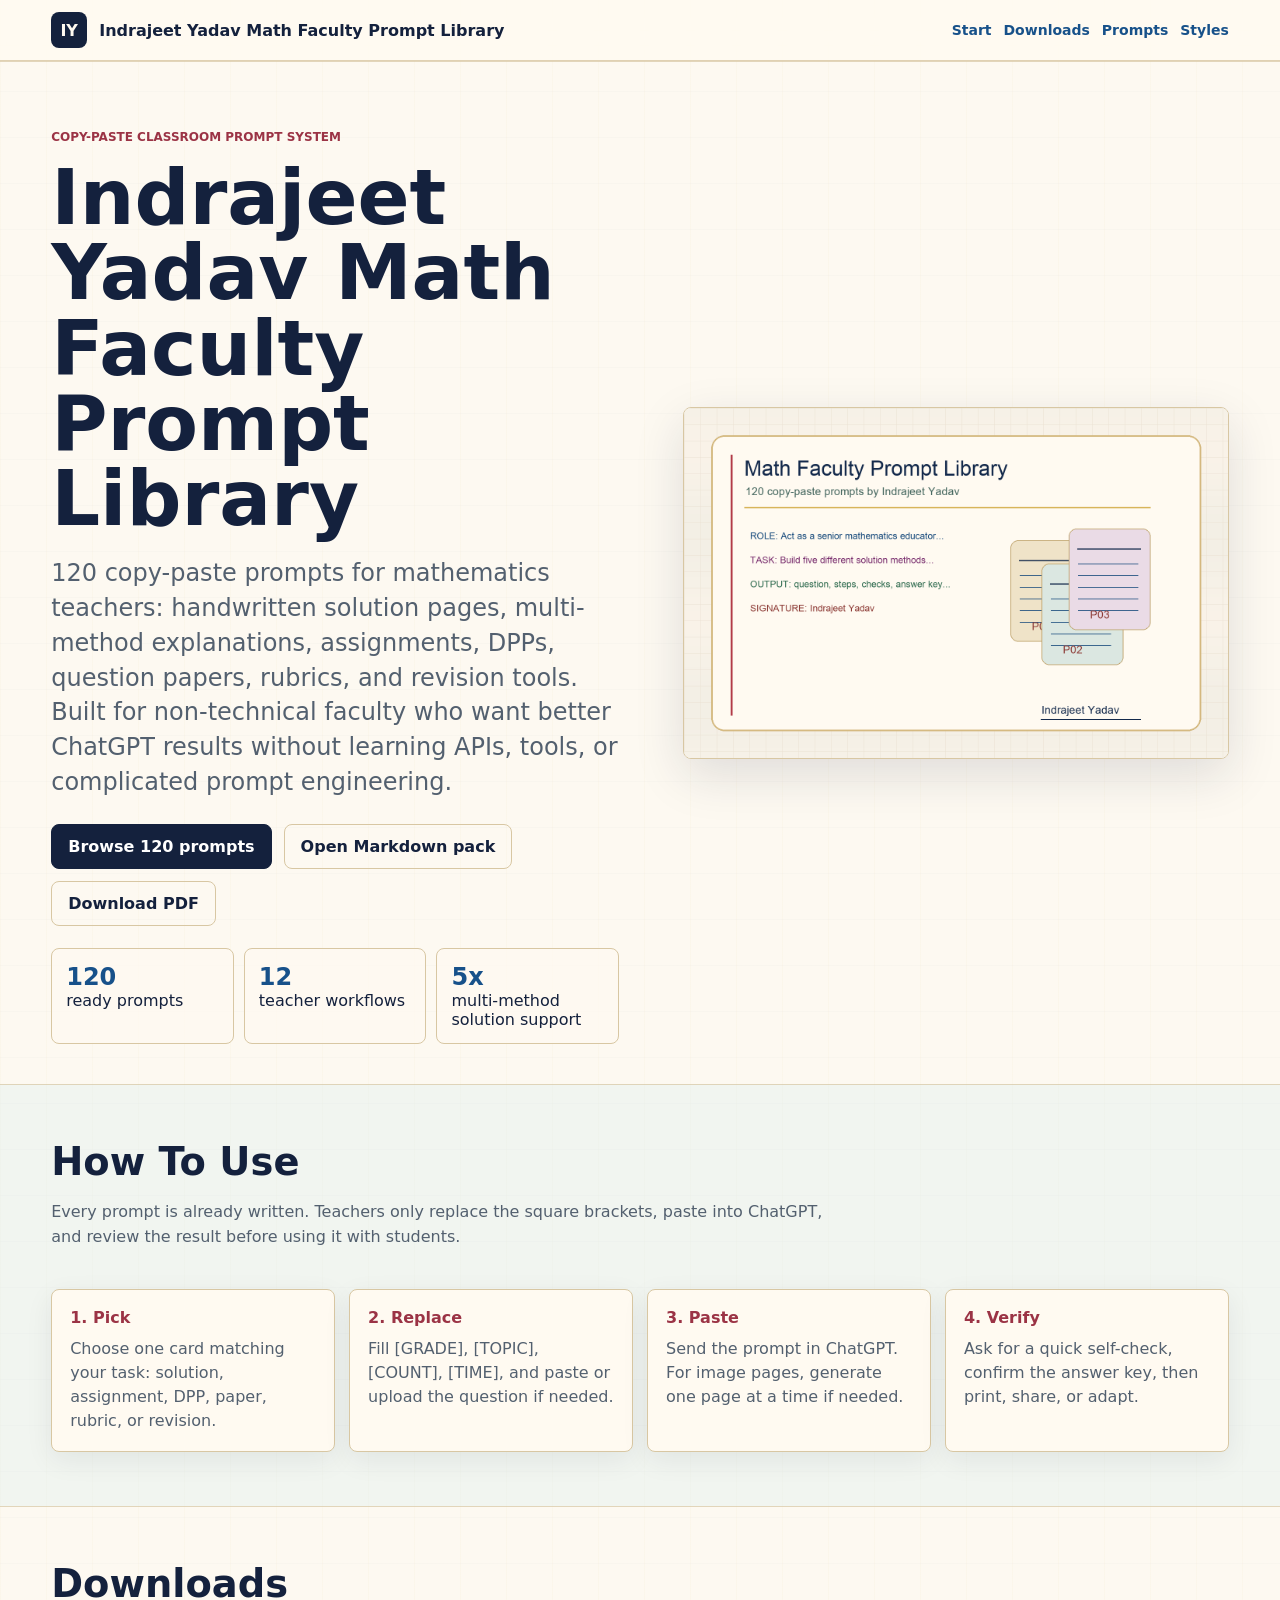
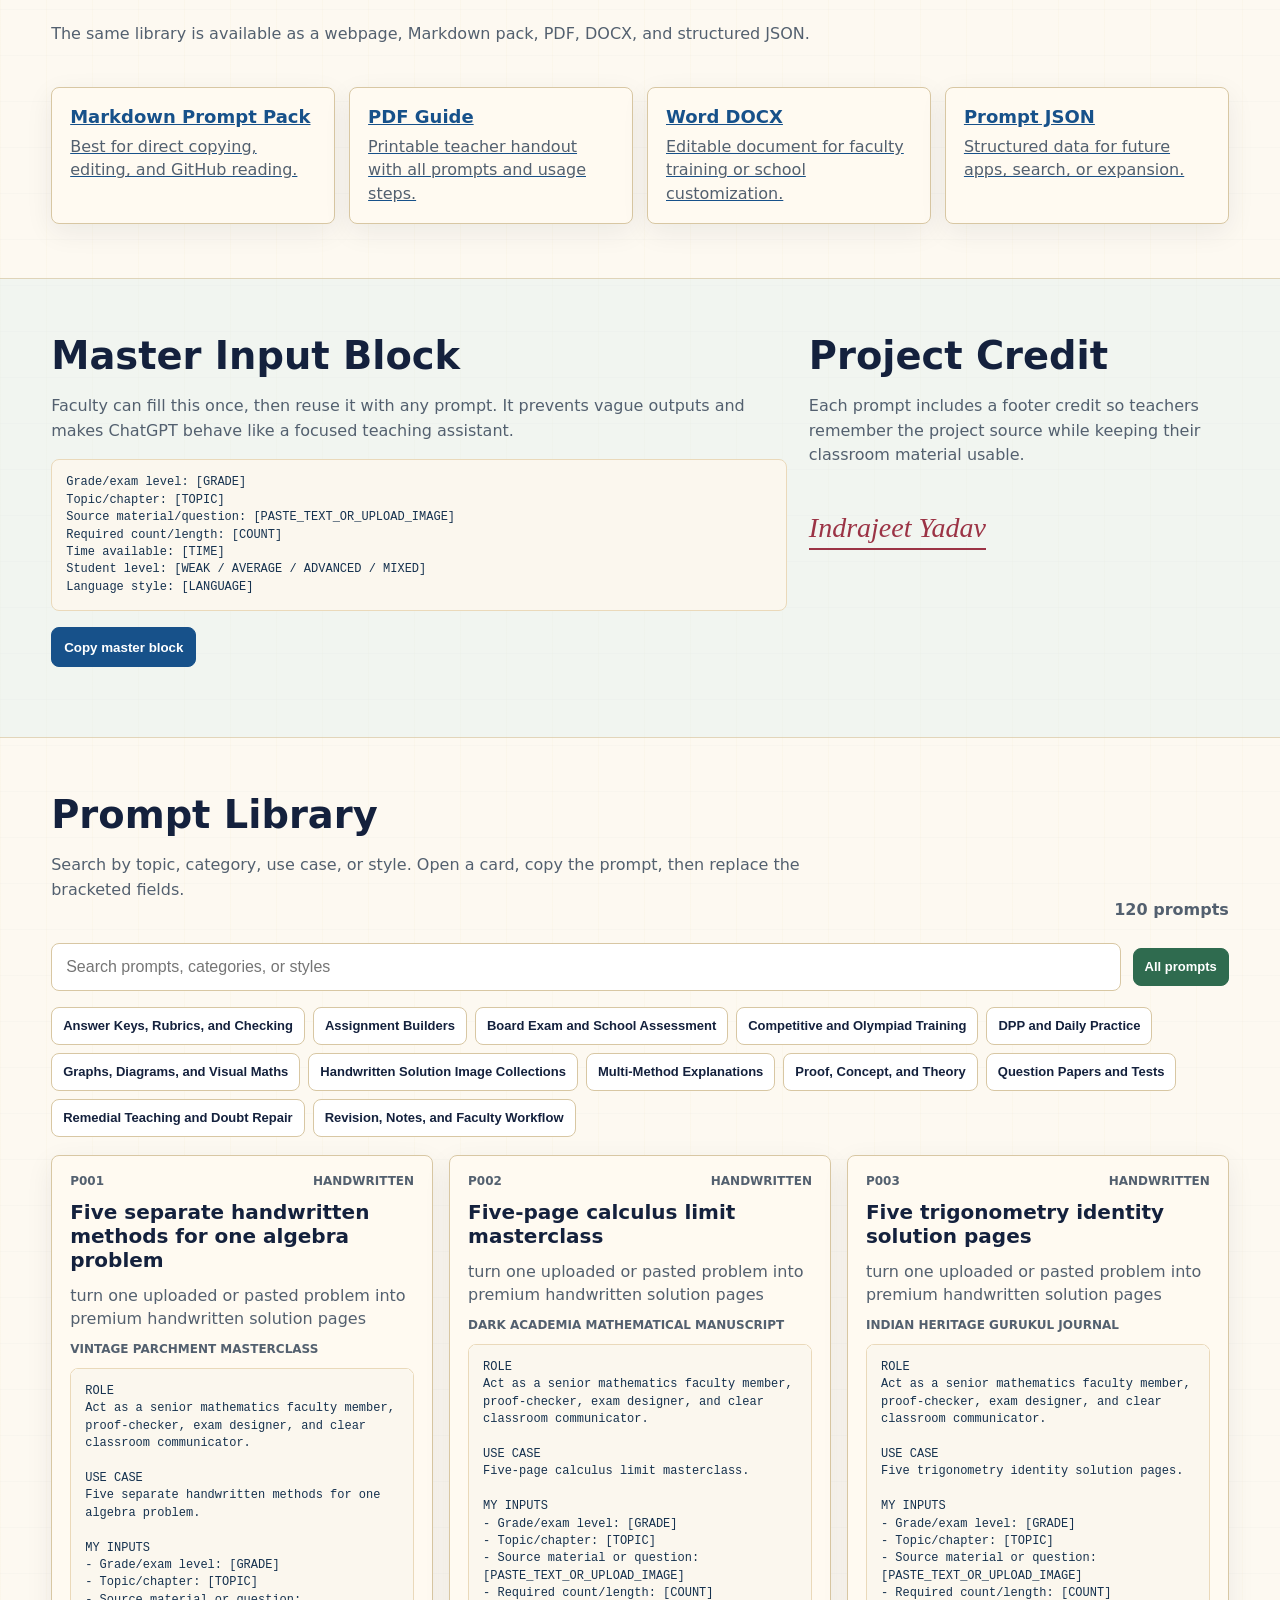
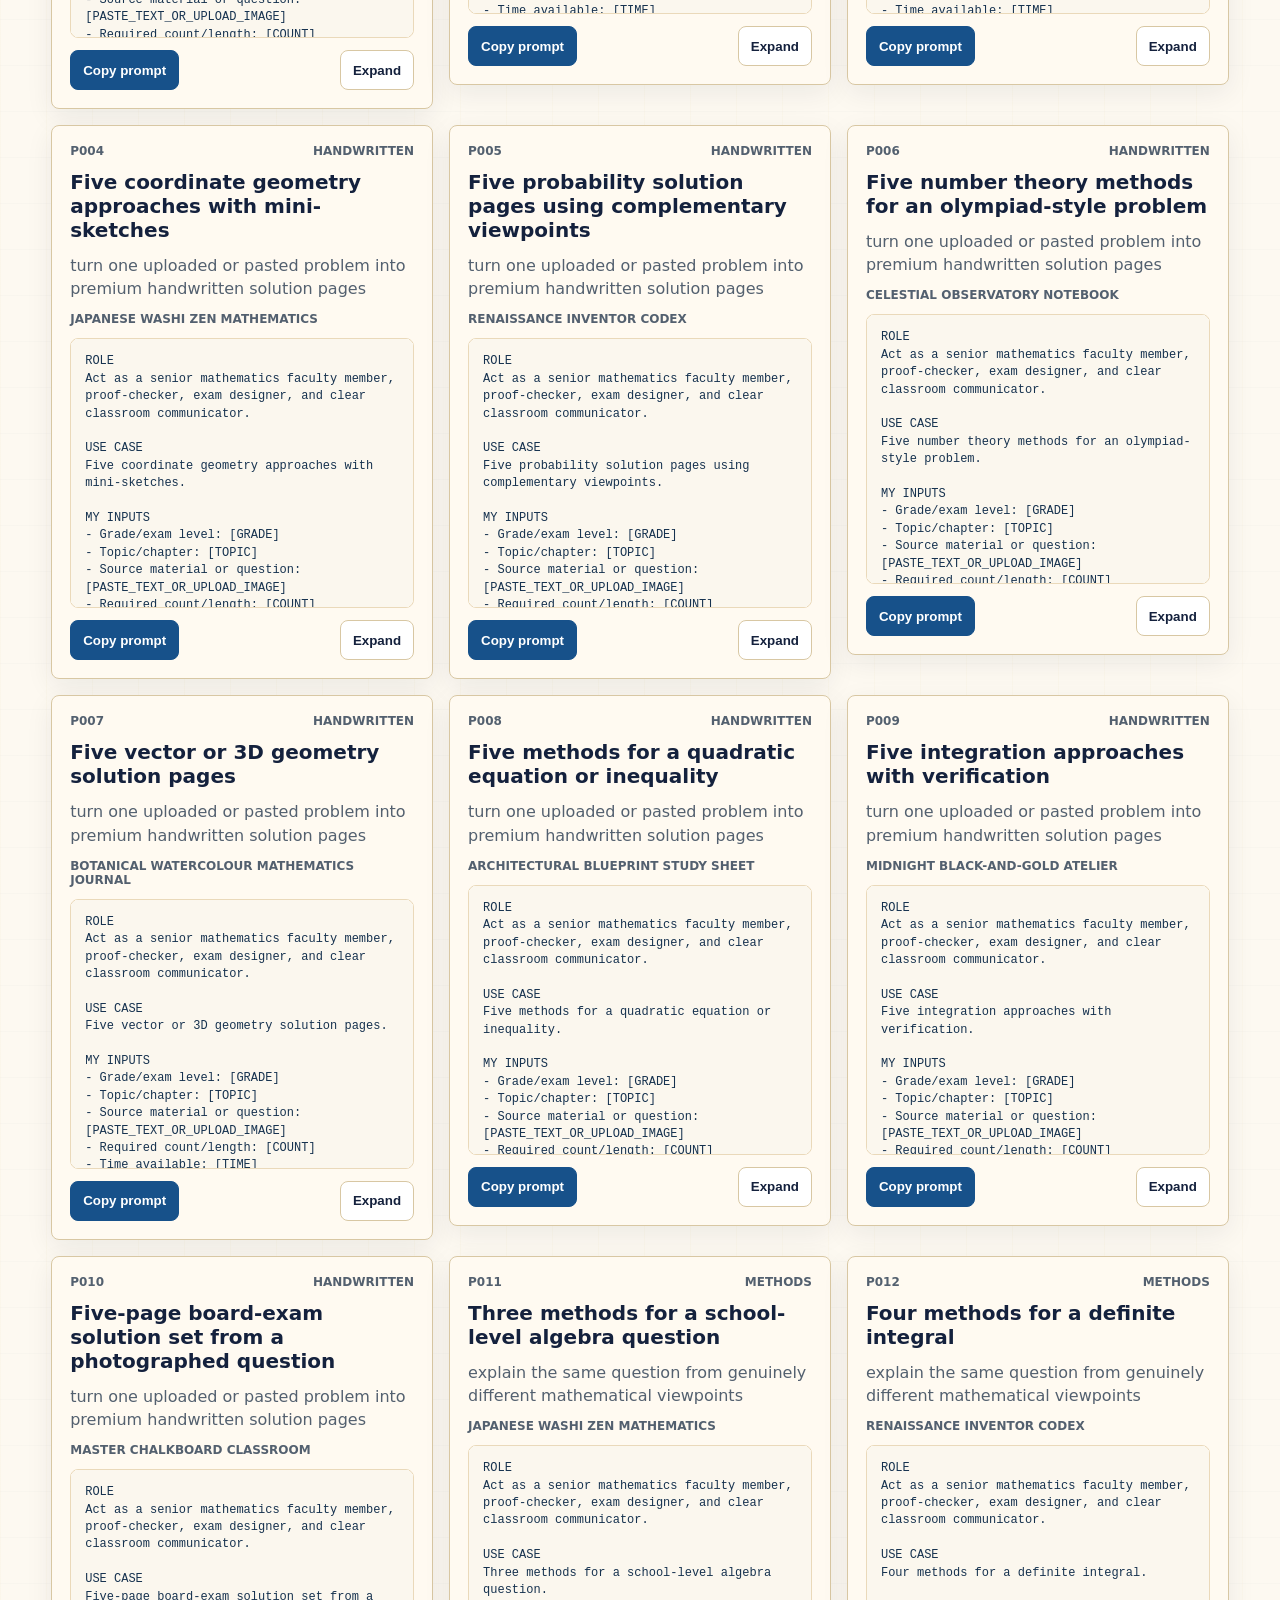
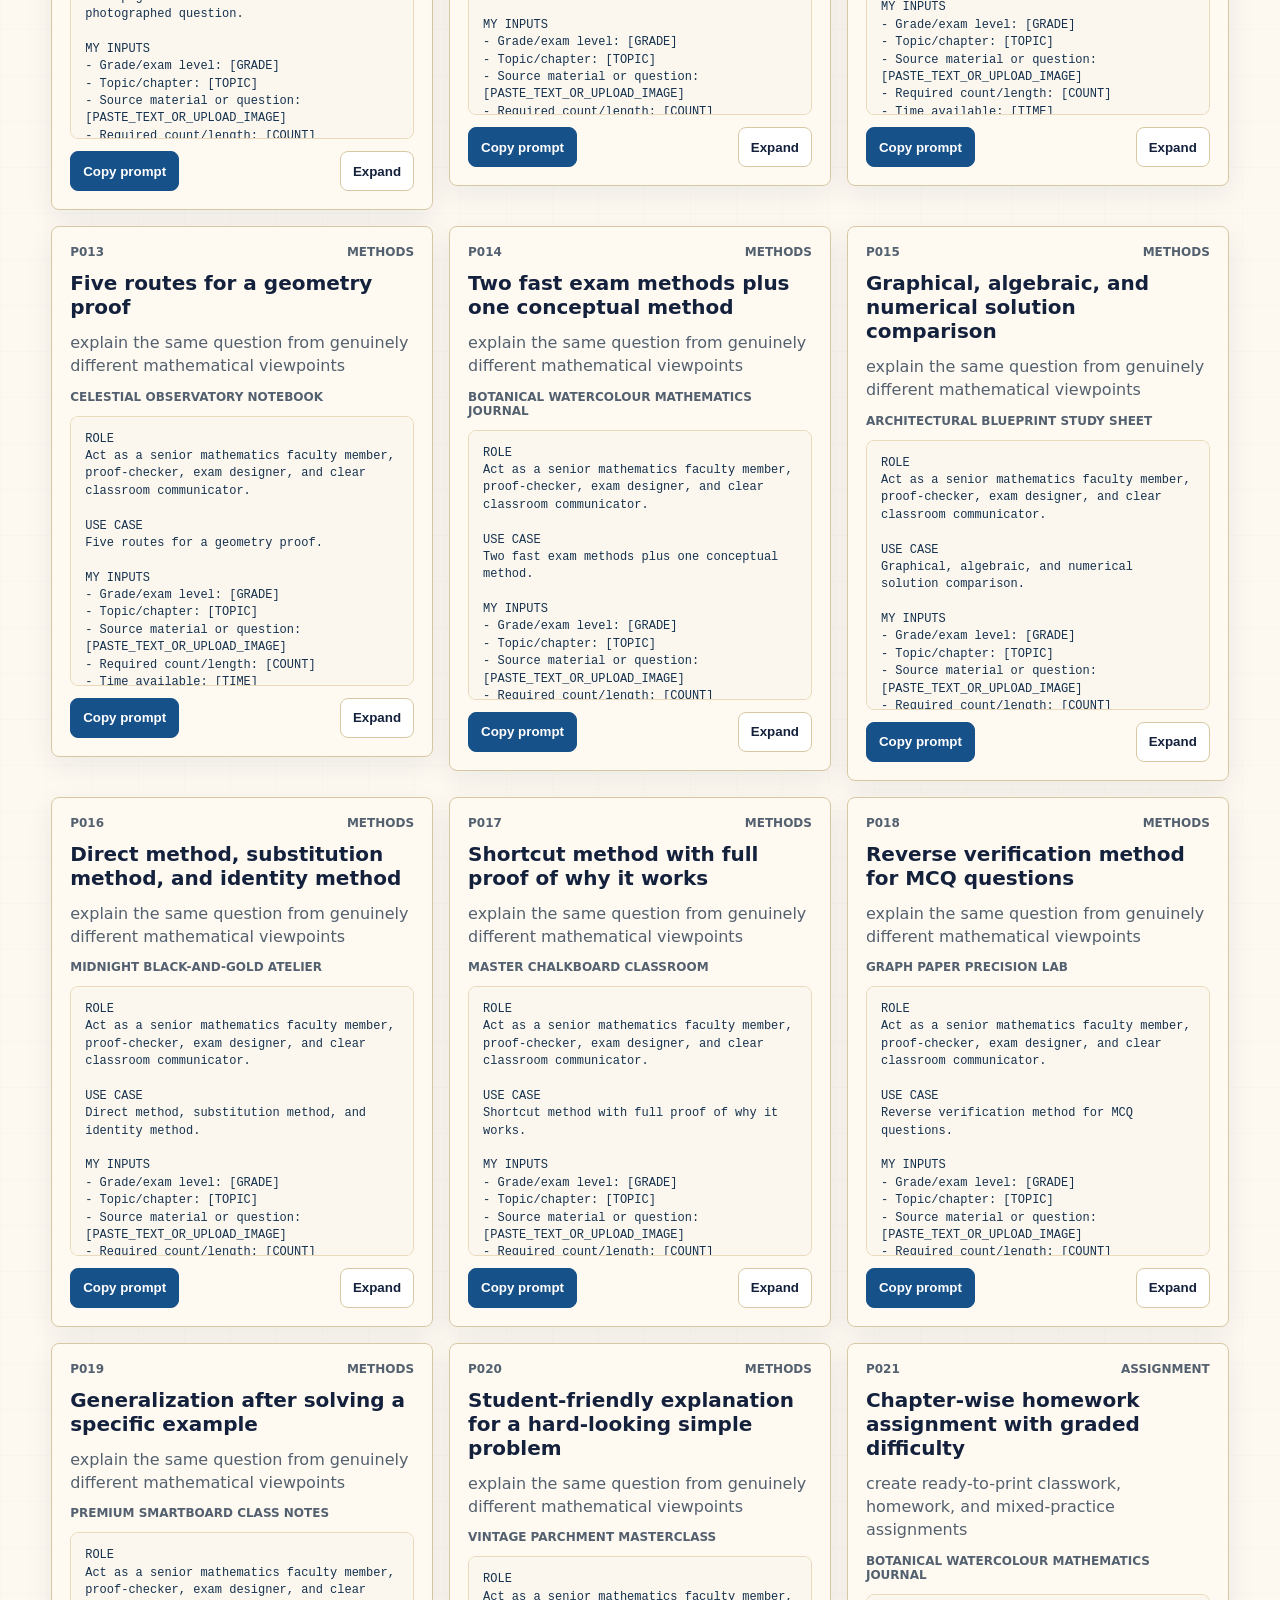
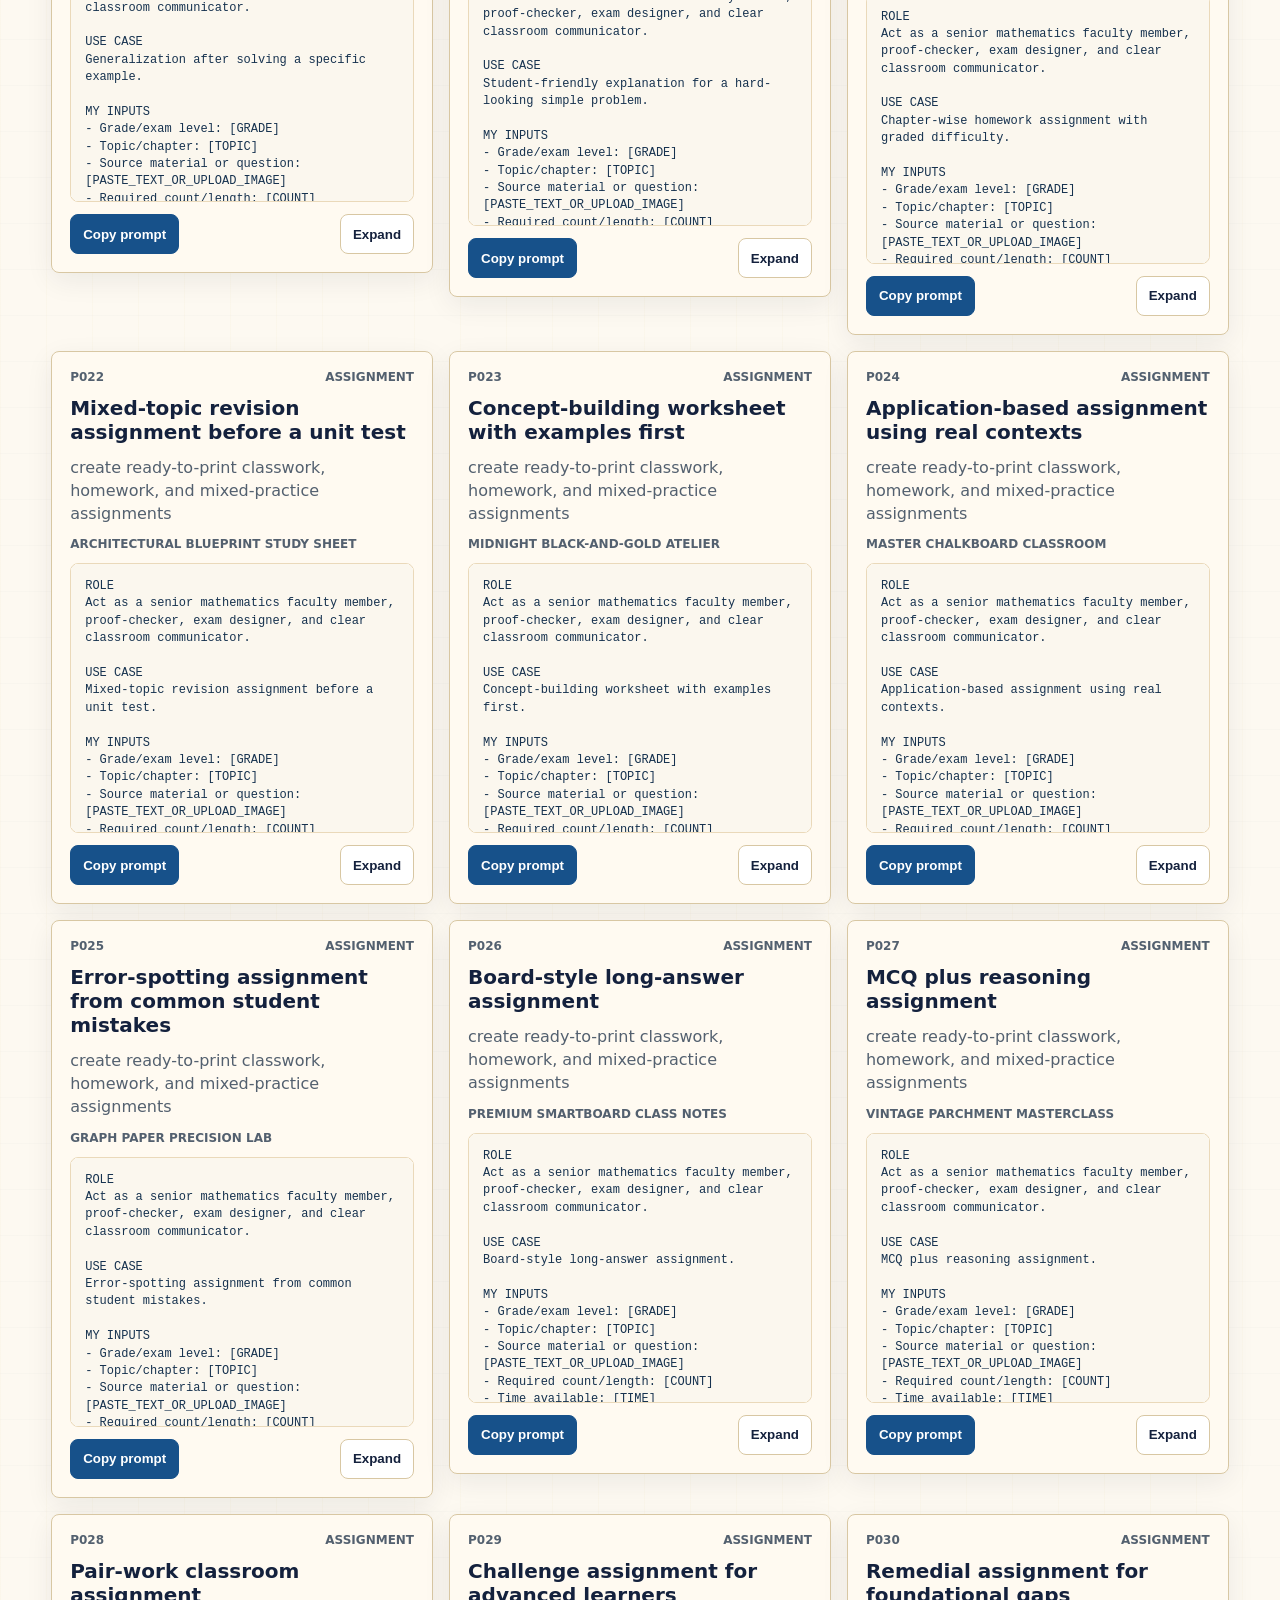
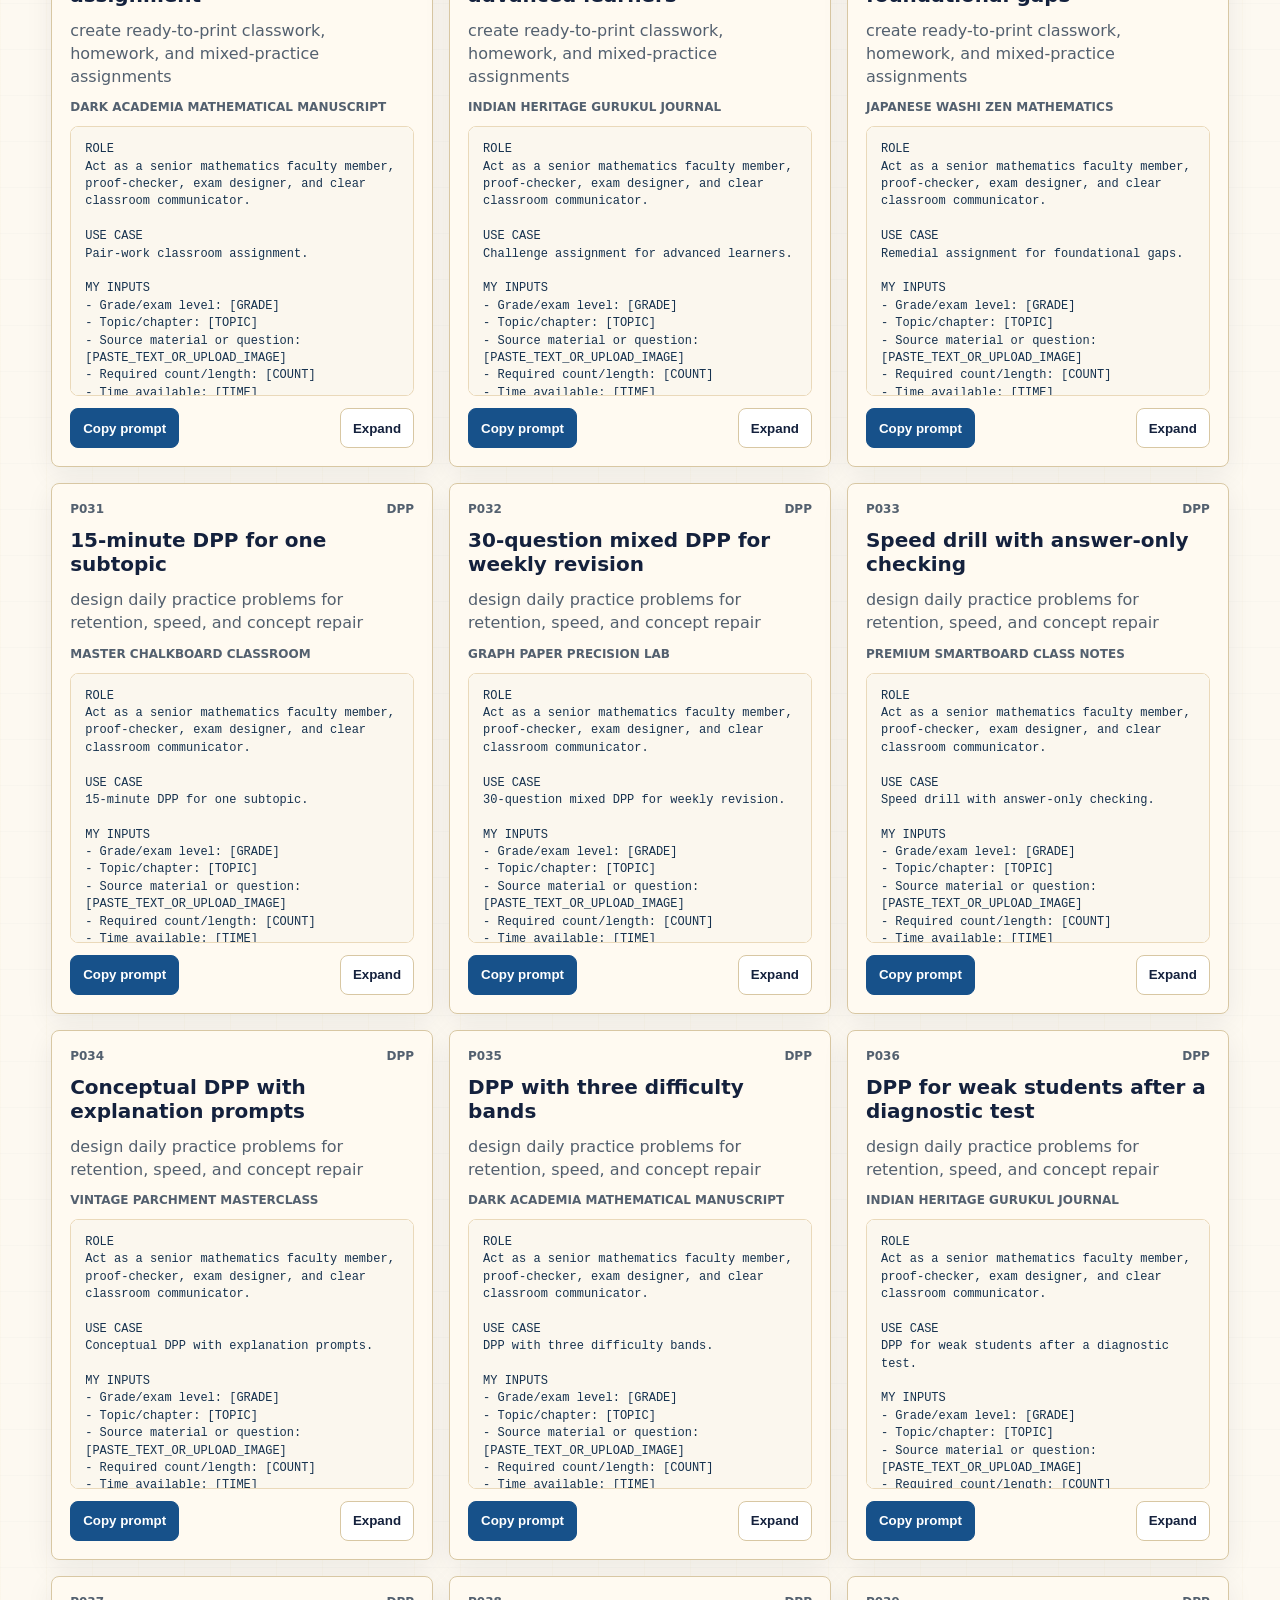
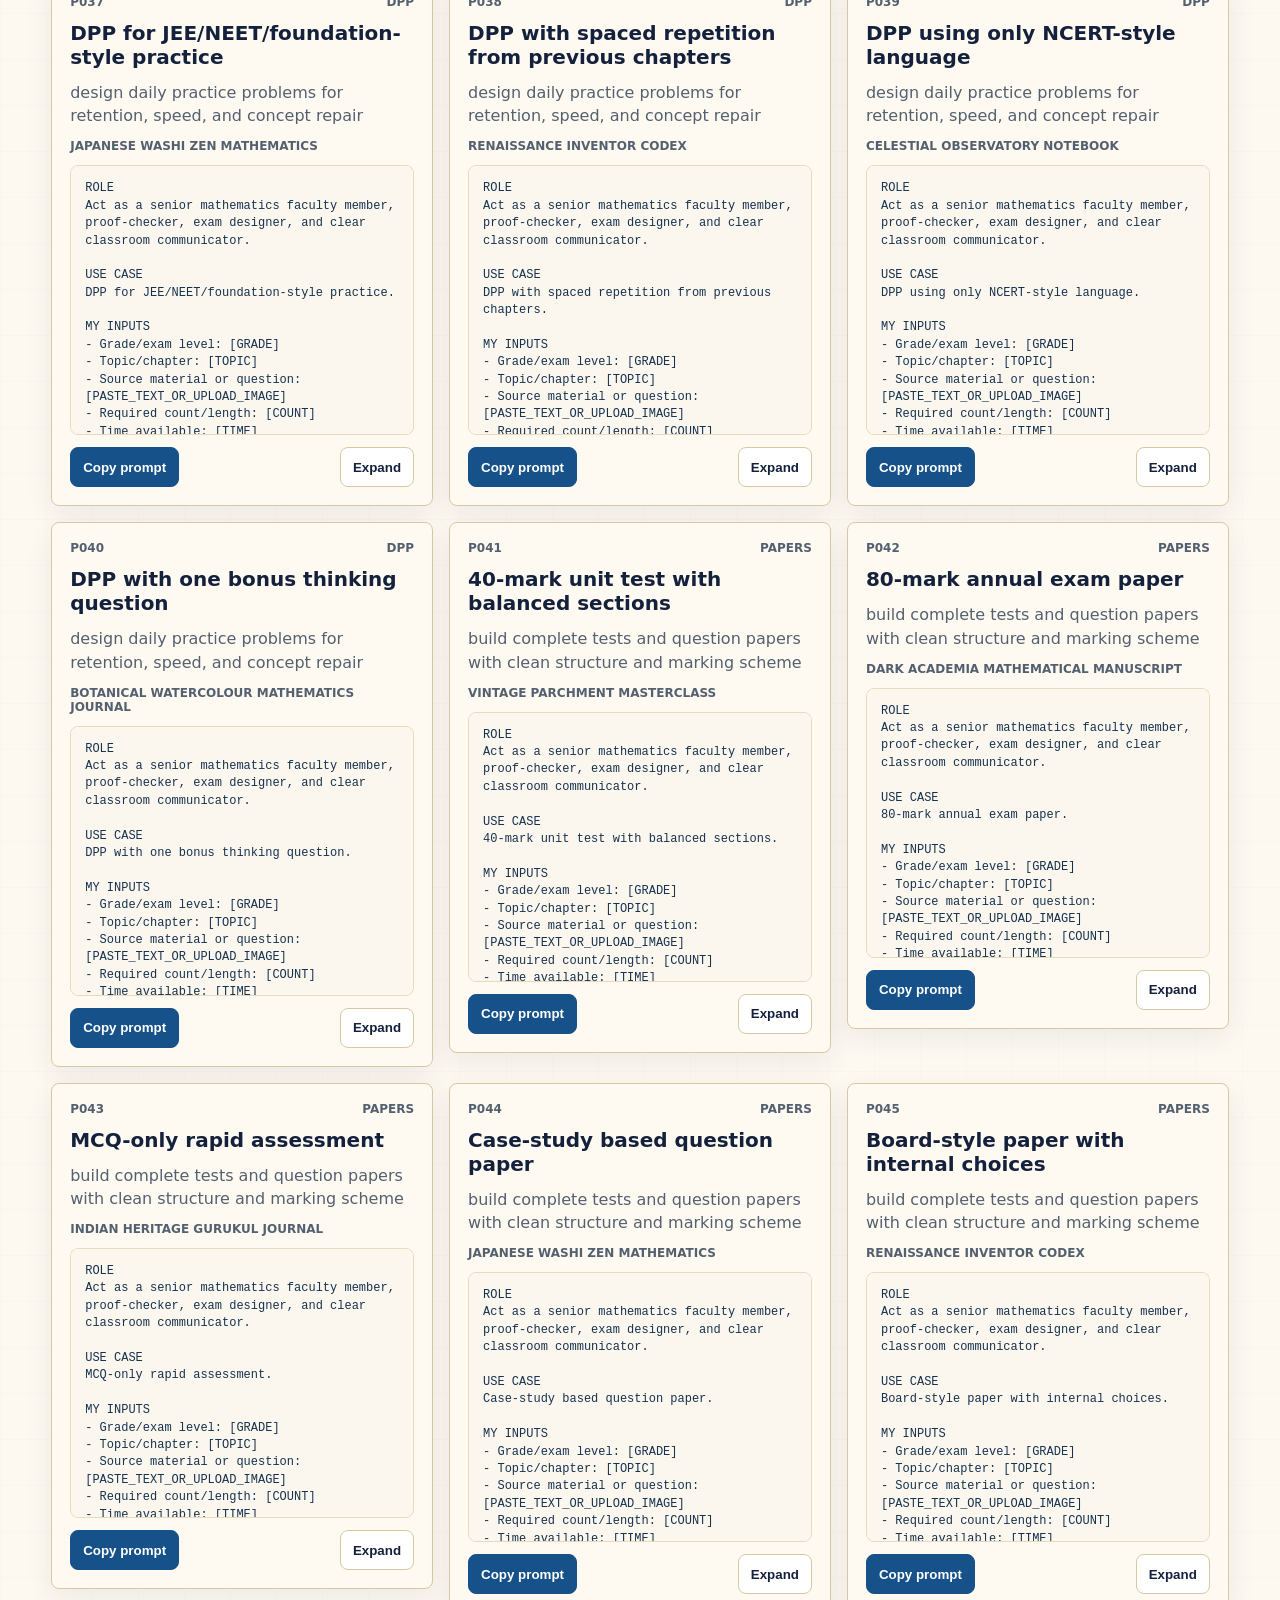
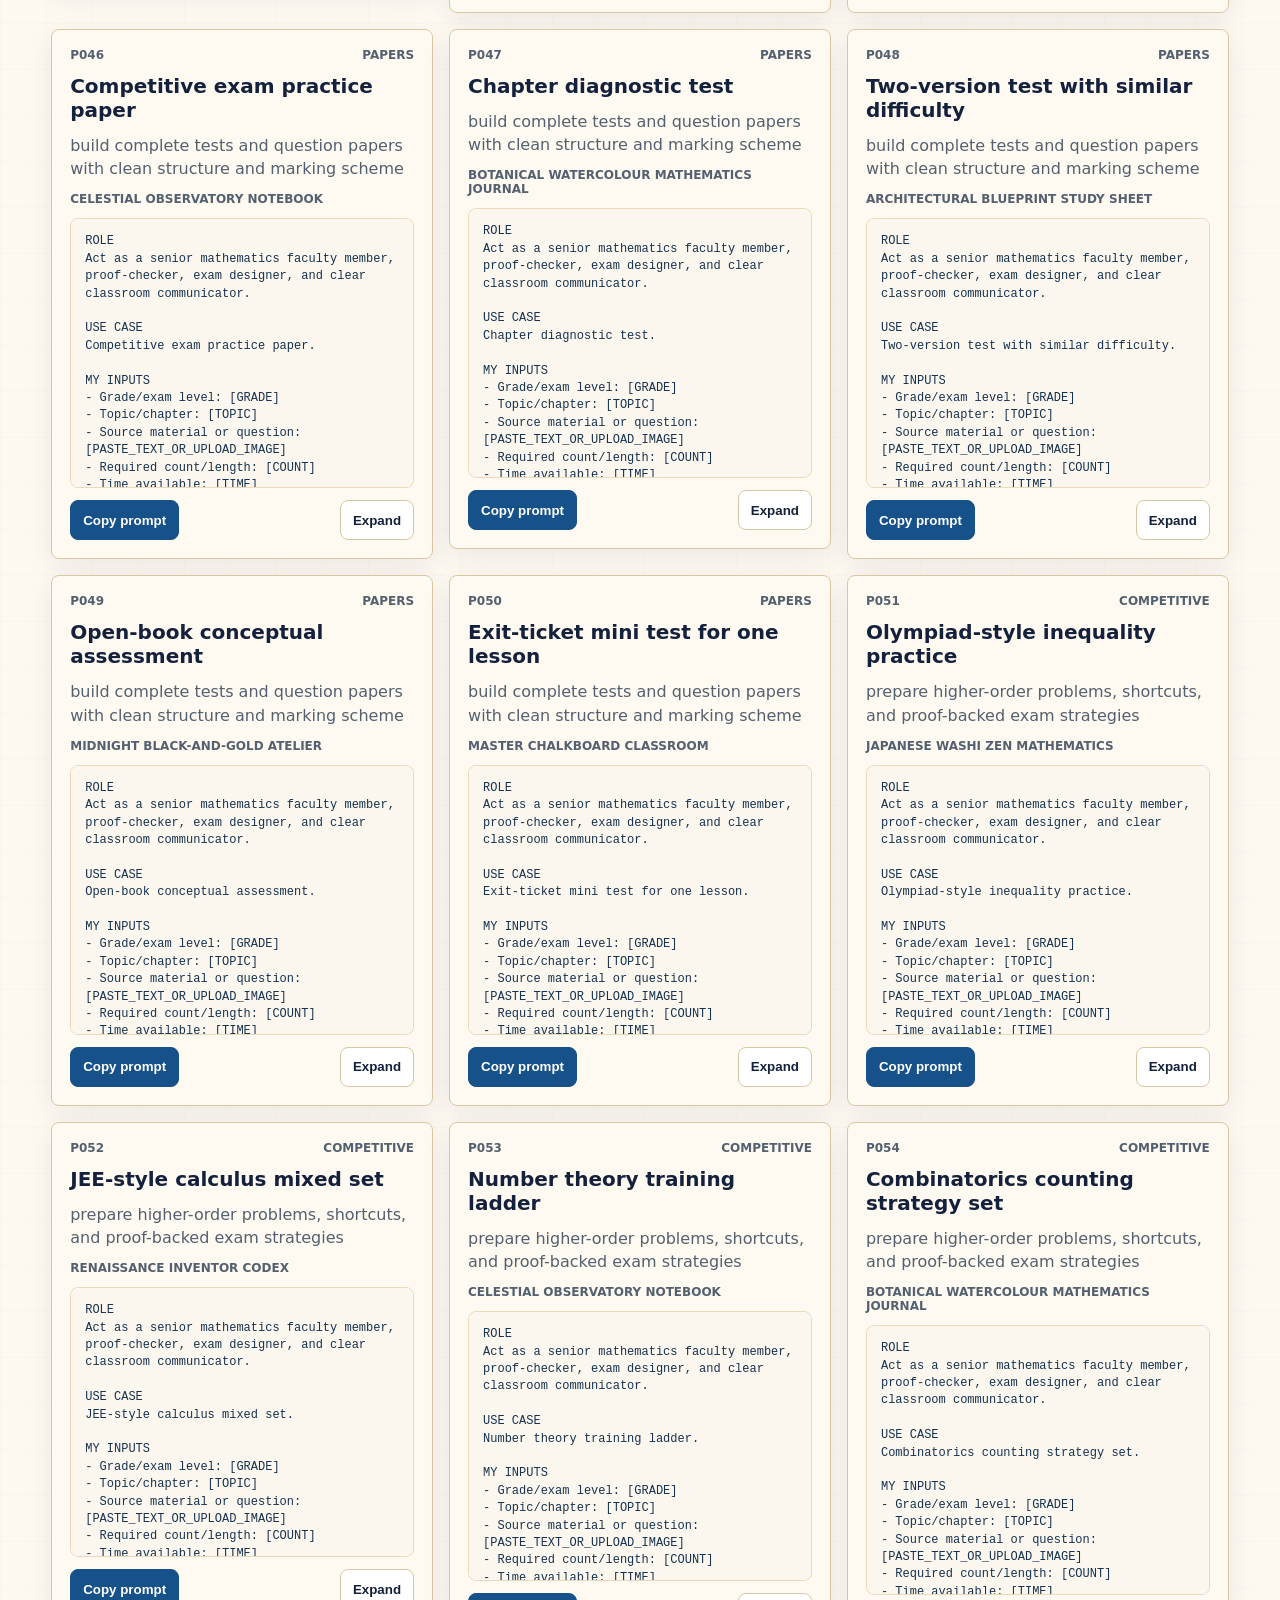
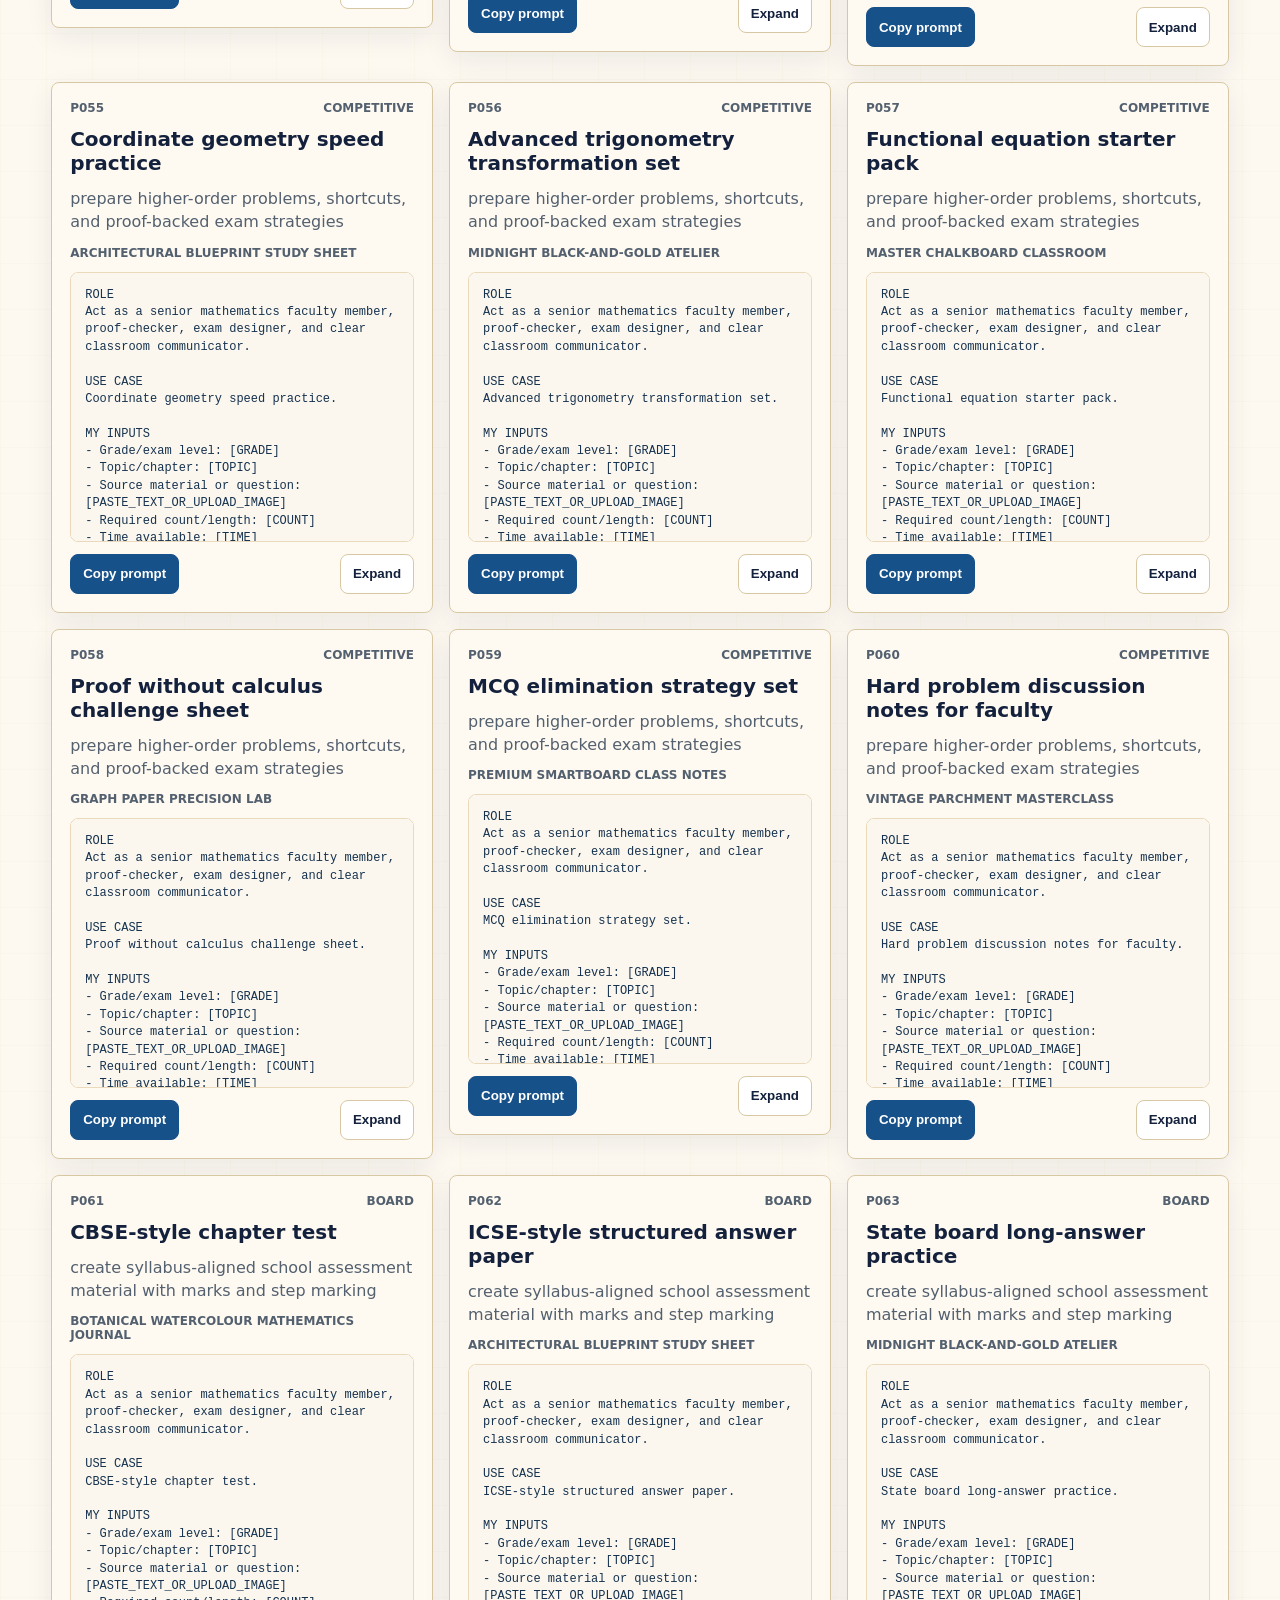
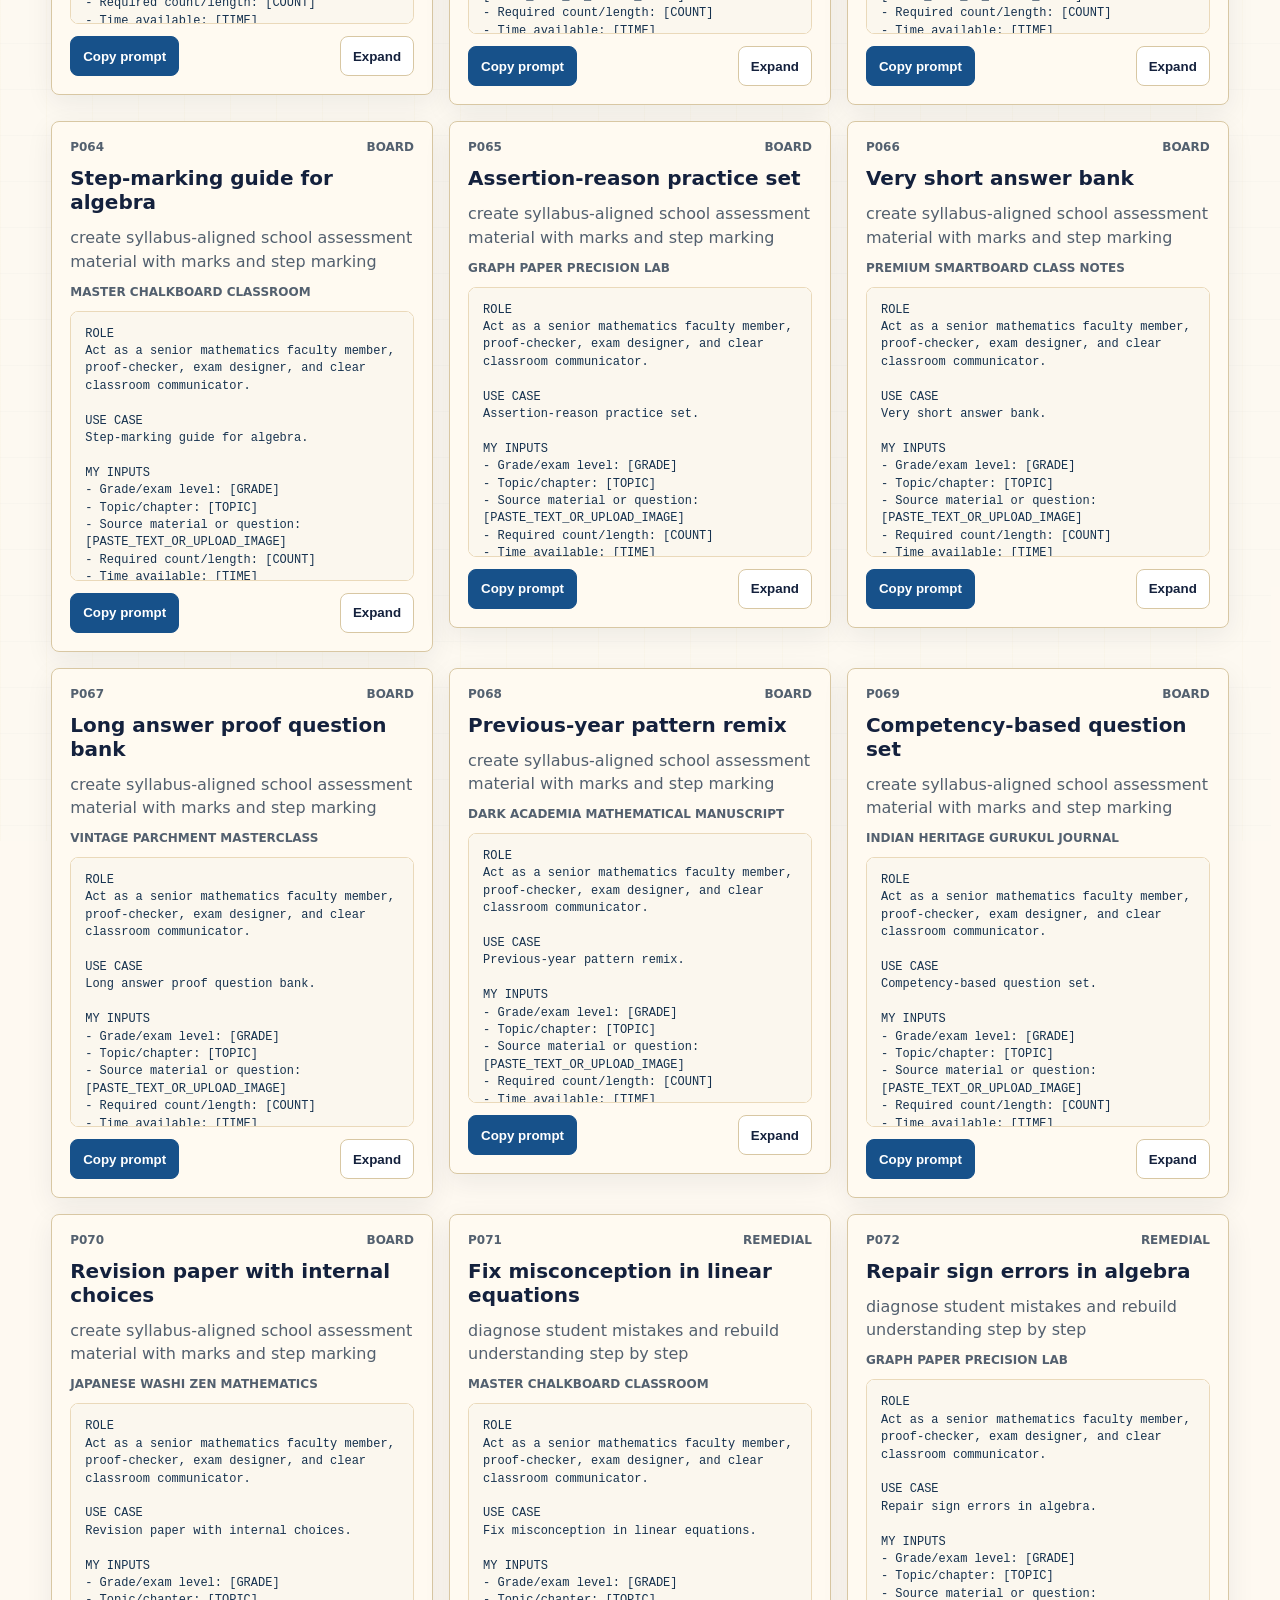
==== index.html @ 85e344f6 "Create math faculty prompt library" ====
<!doctype html>
<html lang="en">
<head>
  <meta charset="utf-8">
  <meta name="viewport" content="width=device-width, initial-scale=1">
  <title>Indrajeet Yadav Math Faculty Prompt Library</title>
  <meta name="description" content="120 copy-paste prompts for mathematics teachers: handwritten solution pages, multi-method explanations, assignments, DPPs, question papers, rubrics, and revision tools.">
  <link rel="preload" as="image" href="assets/prompt-library-preview.png">
  <style>
    :root {
      --ink: #14213d;
      --muted: #53606f;
      --paper: #fffaf1;
      --wash: #f5efe3;
      --line: #d8c7a3;
      --gold: #b88a24;
      --green: #2f6b4f;
      --maroon: #9b3345;
      --blue: #17518a;
      --plum: #6d3b73;
      --shadow: 0 16px 50px rgba(20, 33, 61, .13);
    }
    * { box-sizing: border-box; }
    body {
      margin: 0;
      font-family: Inter, ui-sans-serif, system-ui, -apple-system, BlinkMacSystemFont, "Segoe UI", sans-serif;
      color: var(--ink);
      background:
        linear-gradient(90deg, rgba(184,138,36,.08) 1px, transparent 1px),
        linear-gradient(0deg, rgba(20,33,61,.05) 1px, transparent 1px),
        #fbf8f1;
      background-size: 46px 46px;
      letter-spacing: 0;
    }
    a { color: var(--blue); }
    .topbar {
      position: sticky;
      top: 0;
      z-index: 10;
      display: flex;
      align-items: center;
      justify-content: space-between;
      gap: 16px;
      padding: 12px clamp(18px, 4vw, 56px);
      background: rgba(255, 250, 241, .94);
      border-bottom: 1px solid rgba(216, 199, 163, .78);
      backdrop-filter: blur(12px);
    }
    .brand { display: flex; align-items: center; gap: 12px; font-weight: 800; }
    .brandmark {
      width: 36px;
      height: 36px;
      display: grid;
      place-items: center;
      border-radius: 8px;
      background: var(--ink);
      color: #fffaf1;
      font-weight: 900;
    }
    .navlinks { display: flex; gap: 12px; flex-wrap: wrap; justify-content: flex-end; }
    .navlinks a { font-size: 14px; font-weight: 700; text-decoration: none; }
    .hero {
      min-height: calc(100vh - 64px);
      display: grid;
      grid-template-columns: minmax(0, 1.02fr) minmax(300px, .98fr);
      align-items: center;
      gap: clamp(28px, 5vw, 70px);
      padding: clamp(28px, 5vw, 72px) clamp(18px, 4vw, 56px) 40px;
    }
    .eyebrow {
      display: inline-flex;
      align-items: center;
      gap: 8px;
      color: var(--maroon);
      font-weight: 800;
      text-transform: uppercase;
      font-size: 12px;
      margin-bottom: 16px;
    }
    h1 {
      margin: 0;
      max-width: 780px;
      font-size: clamp(38px, 6vw, 82px);
      line-height: .98;
      letter-spacing: 0;
    }
    .lead {
      max-width: 740px;
      color: var(--muted);
      font-size: clamp(18px, 2.3vw, 24px);
      line-height: 1.45;
      margin: 20px 0 24px;
    }
    .hero-actions { display: flex; gap: 12px; flex-wrap: wrap; }
    .button {
      border: 1px solid var(--ink);
      background: var(--ink);
      color: white;
      padding: 12px 16px;
      border-radius: 8px;
      font-weight: 800;
      text-decoration: none;
      display: inline-flex;
      align-items: center;
      gap: 8px;
      min-height: 44px;
    }
    .button.secondary { background: transparent; color: var(--ink); border-color: var(--line); }
    .hero-visual img {
      width: 100%;
      max-height: 70vh;
      object-fit: contain;
      border-radius: 8px;
      box-shadow: var(--shadow);
      border: 1px solid var(--line);
      background: #fff;
    }
    .stats {
      display: grid;
      grid-template-columns: repeat(3, minmax(0, 1fr));
      gap: 10px;
      margin-top: 22px;
      max-width: 680px;
    }
    .stat {
      border: 1px solid var(--line);
      background: rgba(255,250,241,.72);
      padding: 14px;
      border-radius: 8px;
    }
    .stat strong { display: block; font-size: 24px; color: var(--blue); }
    section {
      padding: 54px clamp(18px, 4vw, 56px);
      border-top: 1px solid rgba(216, 199, 163, .7);
      background: rgba(255, 250, 241, .66);
    }
    section.alt { background: rgba(238, 245, 241, .76); }
    .section-head {
      display: flex;
      justify-content: space-between;
      align-items: end;
      gap: 24px;
      margin-bottom: 24px;
    }
    h2 { margin: 0; font-size: clamp(26px, 3vw, 42px); letter-spacing: 0; }
    .section-note { max-width: 780px; color: var(--muted); line-height: 1.55; }
    .steps {
      display: grid;
      grid-template-columns: repeat(4, minmax(0, 1fr));
      gap: 14px;
    }
    .step, .download, .style-card, .prompt-card {
      background: var(--paper);
      border: 1px solid var(--line);
      border-radius: 8px;
      box-shadow: 0 8px 28px rgba(20,33,61,.07);
    }
    .step { padding: 18px; min-height: 150px; }
    .step b { color: var(--maroon); }
    .step p { color: var(--muted); line-height: 1.5; margin: 10px 0 0; }
    .download-grid, .style-grid {
      display: grid;
      grid-template-columns: repeat(4, minmax(0, 1fr));
      gap: 14px;
    }
    .download, .style-card { padding: 18px; }
    .download h3, .style-card h3 { margin: 0 0 8px; font-size: 18px; }
    .download p, .style-card p { margin: 0; color: var(--muted); line-height: 1.45; }
    .controls {
      display: grid;
      grid-template-columns: minmax(220px, 1fr) auto;
      gap: 12px;
      align-items: center;
      margin-bottom: 16px;
    }
    .search {
      width: 100%;
      min-height: 48px;
      border: 1px solid var(--line);
      border-radius: 8px;
      padding: 0 14px;
      font-size: 16px;
      background: white;
    }
    .chips { display: flex; flex-wrap: wrap; gap: 8px; margin-bottom: 18px; }
    .chip {
      min-height: 38px;
      border: 1px solid var(--line);
      background: #fff;
      border-radius: 8px;
      padding: 8px 11px;
      cursor: pointer;
      color: var(--ink);
      font-weight: 700;
      font-size: 13px;
    }
    .chip.active { background: var(--green); color: white; border-color: var(--green); }
    .library-count { color: var(--muted); font-weight: 800; white-space: nowrap; }
    .prompt-grid {
      display: grid;
      grid-template-columns: repeat(3, minmax(0, 1fr));
      gap: 16px;
      align-items: start;
    }
    .prompt-card {
      padding: 18px;
      display: flex;
      flex-direction: column;
      gap: 12px;
      min-height: 430px;
    }
    .prompt-meta {
      display: flex;
      justify-content: space-between;
      gap: 8px;
      color: var(--muted);
      font-size: 12px;
      font-weight: 800;
      text-transform: uppercase;
    }
    .prompt-card h3 { margin: 0; font-size: 20px; line-height: 1.2; }
    .prompt-card .use { color: var(--muted); line-height: 1.45; margin: 0; }
    pre {
      white-space: pre-wrap;
      overflow: auto;
      max-height: 270px;
      margin: 0;
      padding: 14px;
      background: #fbf7ee;
      border: 1px solid #ead9ba;
      border-radius: 8px;
      color: #16324f;
      font-size: 12px;
      line-height: 1.45;
      font-family: "SFMono-Regular", Consolas, "Liberation Mono", monospace;
    }
    .card-actions { display: flex; justify-content: space-between; gap: 10px; margin-top: auto; }
    .copy-btn, .expand-btn {
      min-height: 40px;
      border-radius: 8px;
      border: 1px solid var(--line);
      padding: 8px 12px;
      background: white;
      color: var(--ink);
      font-weight: 800;
      cursor: pointer;
    }
    .copy-btn { background: var(--blue); color: white; border-color: var(--blue); }
    .prompt-card.expanded pre { max-height: none; }
    .master-block {
      display: grid;
      grid-template-columns: minmax(0, 1fr) minmax(280px, 420px);
      gap: 22px;
      align-items: start;
    }
    .signature {
      font-family: Georgia, serif;
      font-style: italic;
      font-size: 28px;
      color: var(--maroon);
      border-bottom: 2px solid var(--maroon);
      display: inline-block;
      padding-bottom: 4px;
    }
    footer {
      padding: 34px clamp(18px, 4vw, 56px);
      background: var(--ink);
      color: #fffaf1;
    }
    footer p { margin: 6px 0; color: #e8dcc8; }
    @media (max-width: 1040px) {
      .hero, .master-block { grid-template-columns: 1fr; }
      .steps, .download-grid, .style-grid, .prompt-grid { grid-template-columns: repeat(2, minmax(0, 1fr)); }
    }
    @media (max-width: 680px) {
      .topbar { position: static; align-items: flex-start; flex-direction: column; }
      .stats, .steps, .download-grid, .style-grid, .prompt-grid, .controls { grid-template-columns: 1fr; }
      .hero { min-height: auto; padding-top: 30px; }
      h1 { font-size: 40px; }
      pre { max-height: 230px; }
    }
  </style>
</head>
<body>
  <header class="topbar">
    <div class="brand"><span class="brandmark">IY</span><span>Indrajeet Yadav Math Faculty Prompt Library</span></div>
    <nav class="navlinks" aria-label="Page navigation">
      <a href="#start">Start</a>
      <a href="#downloads">Downloads</a>
      <a href="#library">Prompts</a>
      <a href="#styles">Styles</a>
    </nav>
  </header>

  <main>
    <section class="hero" id="start">
      <div>
        <div class="eyebrow">Copy-paste classroom prompt system</div>
        <h1>Indrajeet Yadav Math Faculty Prompt Library</h1>
        <p class="lead">120 copy-paste prompts for mathematics teachers: handwritten solution pages, multi-method explanations, assignments, DPPs, question papers, rubrics, and revision tools. Built for non-technical faculty who want better ChatGPT results without learning APIs, tools, or complicated prompt engineering.</p>
        <div class="hero-actions">
          <a class="button" href="#library">Browse 120 prompts</a>
          <a class="button secondary" href="prompt-pack.md">Open Markdown pack</a>
          <a class="button secondary" href="docs/Indrajeet-Yadav-Math-Faculty-Prompt-Library.pdf">Download PDF</a>
        </div>
        <div class="stats">
          <div class="stat"><strong>120</strong><span>ready prompts</span></div>
          <div class="stat"><strong>12</strong><span>teacher workflows</span></div>
          <div class="stat"><strong>5x</strong><span>multi-method solution support</span></div>
        </div>
      </div>
      <div class="hero-visual">
        <img src="assets/prompt-library-preview.png" alt="Preview of handwritten mathematics prompt library pages">
      </div>
    </section>

    <section class="alt">
      <div class="section-head">
        <div>
          <h2>How To Use</h2>
          <p class="section-note">Every prompt is already written. Teachers only replace the square brackets, paste into ChatGPT, and review the result before using it with students.</p>
        </div>
      </div>
      <div class="steps">
        <div class="step"><b>1. Pick</b><p>Choose one card matching your task: solution, assignment, DPP, paper, rubric, or revision.</p></div>
        <div class="step"><b>2. Replace</b><p>Fill [GRADE], [TOPIC], [COUNT], [TIME], and paste or upload the question if needed.</p></div>
        <div class="step"><b>3. Paste</b><p>Send the prompt in ChatGPT. For image pages, generate one page at a time if needed.</p></div>
        <div class="step"><b>4. Verify</b><p>Ask for a quick self-check, confirm the answer key, then print, share, or adapt.</p></div>
      </div>
    </section>

    <section id="downloads">
      <div class="section-head">
        <div>
          <h2>Downloads</h2>
          <p class="section-note">The same library is available as a webpage, Markdown pack, PDF, DOCX, and structured JSON.</p>
        </div>
      </div>
      <div class="download-grid">
        <a class="download" href="prompt-pack.md"><h3>Markdown Prompt Pack</h3><p>Best for direct copying, editing, and GitHub reading.</p></a>
        <a class="download" href="docs/Indrajeet-Yadav-Math-Faculty-Prompt-Library.pdf"><h3>PDF Guide</h3><p>Printable teacher handout with all prompts and usage steps.</p></a>
        <a class="download" href="docs/Indrajeet-Yadav-Math-Faculty-Prompt-Library.docx"><h3>Word DOCX</h3><p>Editable document for faculty training or school customization.</p></a>
        <a class="download" href="data/prompts.json"><h3>Prompt JSON</h3><p>Structured data for future apps, search, or expansion.</p></a>
      </div>
    </section>

    <section class="alt">
      <div class="master-block">
        <div>
          <h2>Master Input Block</h2>
          <p class="section-note">Faculty can fill this once, then reuse it with any prompt. It prevents vague outputs and makes ChatGPT behave like a focused teaching assistant.</p>
          <pre id="masterPrompt">Grade/exam level: [GRADE]
Topic/chapter: [TOPIC]
Source material/question: [PASTE_TEXT_OR_UPLOAD_IMAGE]
Required count/length: [COUNT]
Time available: [TIME]
Student level: [WEAK / AVERAGE / ADVANCED / MIXED]
Language style: [LANGUAGE]</pre>
          <p><button class="copy-btn" data-copy-target="masterPrompt">Copy master block</button></p>
        </div>
        <div>
          <h2>Project Credit</h2>
          <p class="section-note">Each prompt includes a footer credit so teachers remember the project source while keeping their classroom material usable.</p>
          <p class="signature">Indrajeet Yadav</p>
        </div>
      </div>
    </section>

    <section id="library">
      <div class="section-head">
        <div>
          <h2>Prompt Library</h2>
          <p class="section-note">Search by topic, category, use case, or style. Open a card, copy the prompt, then replace the bracketed fields.</p>
        </div>
        <div class="library-count" id="countLabel">120 prompts</div>
      </div>
      <div class="controls">
        <input class="search" id="searchBox" type="search" placeholder="Search prompts, categories, or styles">
        <button class="chip active" data-filter="all">All prompts</button>
      </div>
      <div class="chips" id="categoryChips">
        <button class="chip" data-filter="Answer Keys, Rubrics, and Checking">Answer Keys, Rubrics, and Checking</button>
<button class="chip" data-filter="Assignment Builders">Assignment Builders</button>
<button class="chip" data-filter="Board Exam and School Assessment">Board Exam and School Assessment</button>
<button class="chip" data-filter="Competitive and Olympiad Training">Competitive and Olympiad Training</button>
<button class="chip" data-filter="DPP and Daily Practice">DPP and Daily Practice</button>
<button class="chip" data-filter="Graphs, Diagrams, and Visual Maths">Graphs, Diagrams, and Visual Maths</button>
<button class="chip" data-filter="Handwritten Solution Image Collections">Handwritten Solution Image Collections</button>
<button class="chip" data-filter="Multi-Method Explanations">Multi-Method Explanations</button>
<button class="chip" data-filter="Proof, Concept, and Theory">Proof, Concept, and Theory</button>
<button class="chip" data-filter="Question Papers and Tests">Question Papers and Tests</button>
<button class="chip" data-filter="Remedial Teaching and Doubt Repair">Remedial Teaching and Doubt Repair</button>
<button class="chip" data-filter="Revision, Notes, and Faculty Workflow">Revision, Notes, and Faculty Workflow</button>
      </div>
      <div class="prompt-grid" id="promptGrid"></div>
    </section>

    <section class="alt" id="styles">
      <div class="section-head">
        <div>
          <h2>Style Vault</h2>
          <p class="section-note">These style packs are included inside the prompts so faculty can request premium handwritten pages, notes, worksheets, and visual explanations without writing style instructions from scratch.</p>
        </div>
      </div>
      <div class="style-grid" id="styleGrid"></div>
    </section>
  </main>

  <footer>
    <strong>Indrajeet Yadav Math Faculty Prompt Library</strong>
    <p>Created and authored by Indrajeet Yadav. Free for mathematics faculty to use, adapt, and share with credit.</p>
  </footer>

  <script>
    const PROMPTS = [{"id": "P001", "title": "Five separate handwritten methods for one algebra problem", "category": "Handwritten Solution Image Collections", "category_short": "handwritten", "style": "Vintage Parchment Masterclass", "use_case": "turn one uploaded or pasted problem into premium handwritten solution pages", "variables": "[GRADE], [TOPIC], [SOURCE], [COUNT], [TIME], [LANGUAGE]", "prompt": "ROLE\nAct as a senior mathematics faculty member, proof-checker, exam designer, and clear classroom communicator.\n\nUSE CASE\nFive separate handwritten methods for one algebra problem.\n\nMY INPUTS\n- Grade/exam level: [GRADE]\n- Topic/chapter: [TOPIC]\n- Source material or question: [PASTE_TEXT_OR_UPLOAD_IMAGE]\n- Required count/length: [COUNT]\n- Time available: [TIME]\n- Student level: [WEAK / AVERAGE / ADVANCED / MIXED]\n- Language style: [LANGUAGE]\n\nTASK\nCreate a ready-to-use teacher output for: turn one uploaded or pasted problem into premium handwritten solution pages. The result must be practical for a non-technical mathematics teacher who wants to copy, print, explain, or share the material immediately. Use creator-level clarity: strong hierarchy, precise wording, no filler, and no imitation of any specific living creator.\n\nOUTPUT CONTRACT\n1. Start with a short title and the exact target class/topic.\n2. State any assumptions you made. If the source question is an image, transcribe it first and solve from that transcription.\n3. Produce the requested material: separate portrait pages, one method per page, same final answer, teacher signature.\n4. Put teacher-facing notes under a separate heading so they are not mixed with student-facing content.\n5. Include answer key, final result, or verification wherever relevant.\n6. Add a footer line: \"Created with the Indrajeet Yadav Math Faculty Prompt Library - Indrajeet Yadav\".\n\nQUALITY RULES\n- Check the mathematics before finalizing.\n- Keep notation consistent from start to finish.\n- Use step-by-step explanations without skipping the fragile step students usually miss.\n- If there are multiple methods, make them genuinely different.\n- Do not invent data, diagrams, answer choices, syllabus rules, or theorem names.\n- If the task is too large for one response, finish Part 1 cleanly and ask me to continue with Part 2.\n\nSTYLE DIRECTION\nUse the visual and instructional mood: Vintage Parchment Masterclass. Surface idea: warm antique parchment, faint ruled lines, red margin, torn edges. Writing/ink idea: royal-blue derivation, violet headings, green observations, maroon emphasis. Detail discipline: restrained botanical flourishes, tiny stains, museum-quality paper realism. For text-only outputs, translate this into clean headings, spacing, and marginal notes instead of decoration.\n\nFINAL SELF-CHECK\nBefore giving the answer, verify:\n- The output matches [GRADE], [TOPIC], [COUNT], and [TIME].\n- The answer key or final answer is mathematically consistent.\n- Instructions are clear enough for a teacher to use without technical knowledge.\n- The Indrajeet Yadav project credit appears exactly once at the end."}, {"id": "P002", "title": "Five-page calculus limit masterclass", "category": "Handwritten Solution Image Collections", "category_short": "handwritten", "style": "Dark Academia Mathematical Manuscript", "use_case": "turn one uploaded or pasted problem into premium handwritten solution pages", "variables": "[GRADE], [TOPIC], [SOURCE], [COUNT], [TIME], [LANGUAGE]", "prompt": "ROLE\nAct as a senior mathematics faculty member, proof-checker, exam designer, and clear classroom communicator.\n\nUSE CASE\nFive-page calculus limit masterclass.\n\nMY INPUTS\n- Grade/exam level: [GRADE]\n- Topic/chapter: [TOPIC]\n- Source material or question: [PASTE_TEXT_OR_UPLOAD_IMAGE]\n- Required count/length: [COUNT]\n- Time available: [TIME]\n- Student level: [WEAK / AVERAGE / ADVANCED / MIXED]\n- Language style: [LANGUAGE]\n\nTASK\nCreate a ready-to-use teacher output for: turn one uploaded or pasted problem into premium handwritten solution pages. The result must be practical for a non-technical mathematics teacher who wants to copy, print, explain, or share the material immediately. Use creator-level clarity: strong hierarchy, precise wording, no filler, and no imitation of any specific living creator.\n\nOUTPUT CONTRACT\n1. Start with a short title and the exact target class/topic.\n2. State any assumptions you made. If the source question is an image, transcribe it first and solve from that transcription.\n3. Produce the requested material: separate portrait pages, one method per page, same final answer, teacher signature.\n4. Put teacher-facing notes under a separate heading so they are not mixed with student-facing content.\n5. Include answer key, final result, or verification wherever relevant.\n6. Add a footer line: \"Created with the Indrajeet Yadav Math Faculty Prompt Library - Indrajeet Yadav\".\n\nQUALITY RULES\n- Check the mathematics before finalizing.\n- Keep notation consistent from start to finish.\n- Use step-by-step explanations without skipping the fragile step students usually miss.\n- If there are multiple methods, make them genuinely different.\n- Do not invent data, diagrams, answer choices, syllabus rules, or theorem names.\n- If the task is too large for one response, finish Part 1 cleanly and ask me to continue with Part 2.\n\nSTYLE DIRECTION\nUse the visual and instructional mood: Dark Academia Mathematical Manuscript. Surface idea: deep ivory handmade paper, sepia wash, ledger ruling, worn book-page edges. Writing/ink idea: midnight-blue ink, oxblood titles, forest-green marginal notes. Detail discipline: classical scrollwork, laurel sprigs, archival annotation marks. For text-only outputs, translate this into clean headings, spacing, and marginal notes instead of decoration.\n\nFINAL SELF-CHECK\nBefore giving the answer, verify:\n- The output matches [GRADE], [TOPIC], [COUNT], and [TIME].\n- The answer key or final answer is mathematically consistent.\n- Instructions are clear enough for a teacher to use without technical knowledge.\n- The Indrajeet Yadav project credit appears exactly once at the end."}, {"id": "P003", "title": "Five trigonometry identity solution pages", "category": "Handwritten Solution Image Collections", "category_short": "handwritten", "style": "Indian Heritage Gurukul Journal", "use_case": "turn one uploaded or pasted problem into premium handwritten solution pages", "variables": "[GRADE], [TOPIC], [SOURCE], [COUNT], [TIME], [LANGUAGE]", "prompt": "ROLE\nAct as a senior mathematics faculty member, proof-checker, exam designer, and clear classroom communicator.\n\nUSE CASE\nFive trigonometry identity solution pages.\n\nMY INPUTS\n- Grade/exam level: [GRADE]\n- Topic/chapter: [TOPIC]\n- Source material or question: [PASTE_TEXT_OR_UPLOAD_IMAGE]\n- Required count/length: [COUNT]\n- Time available: [TIME]\n- Student level: [WEAK / AVERAGE / ADVANCED / MIXED]\n- Language style: [LANGUAGE]\n\nTASK\nCreate a ready-to-use teacher output for: turn one uploaded or pasted problem into premium handwritten solution pages. The result must be practical for a non-technical mathematics teacher who wants to copy, print, explain, or share the material immediately. Use creator-level clarity: strong hierarchy, precise wording, no filler, and no imitation of any specific living creator.\n\nOUTPUT CONTRACT\n1. Start with a short title and the exact target class/topic.\n2. State any assumptions you made. If the source question is an image, transcribe it first and solve from that transcription.\n3. Produce the requested material: separate portrait pages, one method per page, same final answer, teacher signature.\n4. Put teacher-facing notes under a separate heading so they are not mixed with student-facing content.\n5. Include answer key, final result, or verification wherever relevant.\n6. Add a footer line: \"Created with the Indrajeet Yadav Math Faculty Prompt Library - Indrajeet Yadav\".\n\nQUALITY RULES\n- Check the mathematics before finalizing.\n- Keep notation consistent from start to finish.\n- Use step-by-step explanations without skipping the fragile step students usually miss.\n- If there are multiple methods, make them genuinely different.\n- Do not invent data, diagrams, answer choices, syllabus rules, or theorem names.\n- If the task is too large for one response, finish Part 1 cleanly and ask me to continue with Part 2.\n\nSTYLE DIRECTION\nUse the visual and instructional mood: Indian Heritage Gurukul Journal. Surface idea: khadi-style handmade sheet, saffron-beige tone, muted red margin. Writing/ink idea: deep indigo derivation, aubergine headings, leaf-green hints. Detail discipline: subtle lotus-line motifs, mango-leaf curves, dignified hand-drawn separators. For text-only outputs, translate this into clean headings, spacing, and marginal notes instead of decoration.\n\nFINAL SELF-CHECK\nBefore giving the answer, verify:\n- The output matches [GRADE], [TOPIC], [COUNT], and [TIME].\n- The answer key or final answer is mathematically consistent.\n- Instructions are clear enough for a teacher to use without technical knowledge.\n- The Indrajeet Yadav project credit appears exactly once at the end."}, {"id": "P004", "title": "Five coordinate geometry approaches with mini-sketches", "category": "Handwritten Solution Image Collections", "category_short": "handwritten", "style": "Japanese Washi Zen Mathematics", "use_case": "turn one uploaded or pasted problem into premium handwritten solution pages", "variables": "[GRADE], [TOPIC], [SOURCE], [COUNT], [TIME], [LANGUAGE]", "prompt": "ROLE\nAct as a senior mathematics faculty member, proof-checker, exam designer, and clear classroom communicator.\n\nUSE CASE\nFive coordinate geometry approaches with mini-sketches.\n\nMY INPUTS\n- Grade/exam level: [GRADE]\n- Topic/chapter: [TOPIC]\n- Source material or question: [PASTE_TEXT_OR_UPLOAD_IMAGE]\n- Required count/length: [COUNT]\n- Time available: [TIME]\n- Student level: [WEAK / AVERAGE / ADVANCED / MIXED]\n- Language style: [LANGUAGE]\n\nTASK\nCreate a ready-to-use teacher output for: turn one uploaded or pasted problem into premium handwritten solution pages. The result must be practical for a non-technical mathematics teacher who wants to copy, print, explain, or share the material immediately. Use creator-level clarity: strong hierarchy, precise wording, no filler, and no imitation of any specific living creator.\n\nOUTPUT CONTRACT\n1. Start with a short title and the exact target class/topic.\n2. State any assumptions you made. If the source question is an image, transcribe it first and solve from that transcription.\n3. Produce the requested material: separate portrait pages, one method per page, same final answer, teacher signature.\n4. Put teacher-facing notes under a separate heading so they are not mixed with student-facing content.\n5. Include answer key, final result, or verification wherever relevant.\n6. Add a footer line: \"Created with the Indrajeet Yadav Math Faculty Prompt Library - Indrajeet Yadav\".\n\nQUALITY RULES\n- Check the mathematics before finalizing.\n- Keep notation consistent from start to finish.\n- Use step-by-step explanations without skipping the fragile step students usually miss.\n- If there are multiple methods, make them genuinely different.\n- Do not invent data, diagrams, answer choices, syllabus rules, or theorem names.\n- If the task is too large for one response, finish Part 1 cleanly and ask me to continue with Part 2.\n\nSTYLE DIRECTION\nUse the visual and instructional mood: Japanese Washi Zen Mathematics. Surface idea: cream washi paper, visible fibres, feathered edges, soft folded texture. Writing/ink idea: indigo brush-pen handwriting, plum headings, moss-green notes. Detail discipline: sakura petals, bamboo-leaf sketch, sparse red seal-like accent. For text-only outputs, translate this into clean headings, spacing, and marginal notes instead of decoration.\n\nFINAL SELF-CHECK\nBefore giving the answer, verify:\n- The output matches [GRADE], [TOPIC], [COUNT], and [TIME].\n- The answer key or final answer is mathematically consistent.\n- Instructions are clear enough for a teacher to use without technical knowledge.\n- The Indrajeet Yadav project credit appears exactly once at the end."}, {"id": "P005", "title": "Five probability solution pages using complementary viewpoints", "category": "Handwritten Solution Image Collections", "category_short": "handwritten", "style": "Renaissance Inventor Codex", "use_case": "turn one uploaded or pasted problem into premium handwritten solution pages", "variables": "[GRADE], [TOPIC], [SOURCE], [COUNT], [TIME], [LANGUAGE]", "prompt": "ROLE\nAct as a senior mathematics faculty member, proof-checker, exam designer, and clear classroom communicator.\n\nUSE CASE\nFive probability solution pages using complementary viewpoints.\n\nMY INPUTS\n- Grade/exam level: [GRADE]\n- Topic/chapter: [TOPIC]\n- Source material or question: [PASTE_TEXT_OR_UPLOAD_IMAGE]\n- Required count/length: [COUNT]\n- Time available: [TIME]\n- Student level: [WEAK / AVERAGE / ADVANCED / MIXED]\n- Language style: [LANGUAGE]\n\nTASK\nCreate a ready-to-use teacher output for: turn one uploaded or pasted problem into premium handwritten solution pages. The result must be practical for a non-technical mathematics teacher who wants to copy, print, explain, or share the material immediately. Use creator-level clarity: strong hierarchy, precise wording, no filler, and no imitation of any specific living creator.\n\nOUTPUT CONTRACT\n1. Start with a short title and the exact target class/topic.\n2. State any assumptions you made. If the source question is an image, transcribe it first and solve from that transcription.\n3. Produce the requested material: separate portrait pages, one method per page, same final answer, teacher signature.\n4. Put teacher-facing notes under a separate heading so they are not mixed with student-facing content.\n5. Include answer key, final result, or verification wherever relevant.\n6. Add a footer line: \"Created with the Indrajeet Yadav Math Faculty Prompt Library - Indrajeet Yadav\".\n\nQUALITY RULES\n- Check the mathematics before finalizing.\n- Keep notation consistent from start to finish.\n- Use step-by-step explanations without skipping the fragile step students usually miss.\n- If there are multiple methods, make them genuinely different.\n- Do not invent data, diagrams, answer choices, syllabus rules, or theorem names.\n- If the task is too large for one response, finish Part 1 cleanly and ask me to continue with Part 2.\n\nSTYLE DIRECTION\nUse the visual and instructional mood: Renaissance Inventor Codex. Surface idea: aged cream folio, deckled perimeter, subtle watermark, pale ruling. Writing/ink idea: cobalt-blue derivation, violet section headings, olive insight notes. Detail discipline: compass arcs, proportion sketches, gear-like geometry doodles. For text-only outputs, translate this into clean headings, spacing, and marginal notes instead of decoration.\n\nFINAL SELF-CHECK\nBefore giving the answer, verify:\n- The output matches [GRADE], [TOPIC], [COUNT], and [TIME].\n- The answer key or final answer is mathematically consistent.\n- Instructions are clear enough for a teacher to use without technical knowledge.\n- The Indrajeet Yadav project credit appears exactly once at the end."}, {"id": "P006", "title": "Five number theory methods for an olympiad-style problem", "category": "Handwritten Solution Image Collections", "category_short": "handwritten", "style": "Celestial Observatory Notebook", "use_case": "turn one uploaded or pasted problem into premium handwritten solution pages", "variables": "[GRADE], [TOPIC], [SOURCE], [COUNT], [TIME], [LANGUAGE]", "prompt": "ROLE\nAct as a senior mathematics faculty member, proof-checker, exam designer, and clear classroom communicator.\n\nUSE CASE\nFive number theory methods for an olympiad-style problem.\n\nMY INPUTS\n- Grade/exam level: [GRADE]\n- Topic/chapter: [TOPIC]\n- Source material or question: [PASTE_TEXT_OR_UPLOAD_IMAGE]\n- Required count/length: [COUNT]\n- Time available: [TIME]\n- Student level: [WEAK / AVERAGE / ADVANCED / MIXED]\n- Language style: [LANGUAGE]\n\nTASK\nCreate a ready-to-use teacher output for: turn one uploaded or pasted problem into premium handwritten solution pages. The result must be practical for a non-technical mathematics teacher who wants to copy, print, explain, or share the material immediately. Use creator-level clarity: strong hierarchy, precise wording, no filler, and no imitation of any specific living creator.\n\nOUTPUT CONTRACT\n1. Start with a short title and the exact target class/topic.\n2. State any assumptions you made. If the source question is an image, transcribe it first and solve from that transcription.\n3. Produce the requested material: separate portrait pages, one method per page, same final answer, teacher signature.\n4. Put teacher-facing notes under a separate heading so they are not mixed with student-facing content.\n5. Include answer key, final result, or verification wherever relevant.\n6. Add a footer line: \"Created with the Indrajeet Yadav Math Faculty Prompt Library - Indrajeet Yadav\".\n\nQUALITY RULES\n- Check the mathematics before finalizing.\n- Keep notation consistent from start to finish.\n- Use step-by-step explanations without skipping the fragile step students usually miss.\n- If there are multiple methods, make them genuinely different.\n- Do not invent data, diagrams, answer choices, syllabus rules, or theorem names.\n- If the task is too large for one response, finish Part 1 cleanly and ask me to continue with Part 2.\n\nSTYLE DIRECTION\nUse the visual and instructional mood: Celestial Observatory Notebook. Surface idea: midnight-blue astronomy paper, silver ruling, soft star-map texture. Writing/ink idea: white-gold chalk ink, cyan construction lines, violet headings. Detail discipline: constellation dots, orbit arcs, precise but quiet astronomical marginalia. For text-only outputs, translate this into clean headings, spacing, and marginal notes instead of decoration.\n\nFINAL SELF-CHECK\nBefore giving the answer, verify:\n- The output matches [GRADE], [TOPIC], [COUNT], and [TIME].\n- The answer key or final answer is mathematically consistent.\n- Instructions are clear enough for a teacher to use without technical knowledge.\n- The Indrajeet Yadav project credit appears exactly once at the end."}, {"id": "P007", "title": "Five vector or 3D geometry solution pages", "category": "Handwritten Solution Image Collections", "category_short": "handwritten", "style": "Botanical Watercolour Mathematics Journal", "use_case": "turn one uploaded or pasted problem into premium handwritten solution pages", "variables": "[GRADE], [TOPIC], [SOURCE], [COUNT], [TIME], [LANGUAGE]", "prompt": "ROLE\nAct as a senior mathematics faculty member, proof-checker, exam designer, and clear classroom communicator.\n\nUSE CASE\nFive vector or 3D geometry solution pages.\n\nMY INPUTS\n- Grade/exam level: [GRADE]\n- Topic/chapter: [TOPIC]\n- Source material or question: [PASTE_TEXT_OR_UPLOAD_IMAGE]\n- Required count/length: [COUNT]\n- Time available: [TIME]\n- Student level: [WEAK / AVERAGE / ADVANCED / MIXED]\n- Language style: [LANGUAGE]\n\nTASK\nCreate a ready-to-use teacher output for: turn one uploaded or pasted problem into premium handwritten solution pages. The result must be practical for a non-technical mathematics teacher who wants to copy, print, explain, or share the material immediately. Use creator-level clarity: strong hierarchy, precise wording, no filler, and no imitation of any specific living creator.\n\nOUTPUT CONTRACT\n1. Start with a short title and the exact target class/topic.\n2. State any assumptions you made. If the source question is an image, transcribe it first and solve from that transcription.\n3. Produce the requested material: separate portrait pages, one method per page, same final answer, teacher signature.\n4. Put teacher-facing notes under a separate heading so they are not mixed with student-facing content.\n5. Include answer key, final result, or verification wherever relevant.\n6. Add a footer line: \"Created with the Indrajeet Yadav Math Faculty Prompt Library - Indrajeet Yadav\".\n\nQUALITY RULES\n- Check the mathematics before finalizing.\n- Keep notation consistent from start to finish.\n- Use step-by-step explanations without skipping the fragile step students usually miss.\n- If there are multiple methods, make them genuinely different.\n- Do not invent data, diagrams, answer choices, syllabus rules, or theorem names.\n- If the task is too large for one response, finish Part 1 cleanly and ask me to continue with Part 2.\n\nSTYLE DIRECTION\nUse the visual and instructional mood: Botanical Watercolour Mathematics Journal. Surface idea: heavy cotton paper, pale wash, delicate deckled edge. Writing/ink idea: navy main work, berry headings, sage-green hints. Detail discipline: tiny watercolor leaves and flowers placed only in empty margins. For text-only outputs, translate this into clean headings, spacing, and marginal notes instead of decoration.\n\nFINAL SELF-CHECK\nBefore giving the answer, verify:\n- The output matches [GRADE], [TOPIC], [COUNT], and [TIME].\n- The answer key or final answer is mathematically consistent.\n- Instructions are clear enough for a teacher to use without technical knowledge.\n- The Indrajeet Yadav project credit appears exactly once at the end."}, {"id": "P008", "title": "Five methods for a quadratic equation or inequality", "category": "Handwritten Solution Image Collections", "category_short": "handwritten", "style": "Architectural Blueprint Study Sheet", "use_case": "turn one uploaded or pasted problem into premium handwritten solution pages", "variables": "[GRADE], [TOPIC], [SOURCE], [COUNT], [TIME], [LANGUAGE]", "prompt": "ROLE\nAct as a senior mathematics faculty member, proof-checker, exam designer, and clear classroom communicator.\n\nUSE CASE\nFive methods for a quadratic equation or inequality.\n\nMY INPUTS\n- Grade/exam level: [GRADE]\n- Topic/chapter: [TOPIC]\n- Source material or question: [PASTE_TEXT_OR_UPLOAD_IMAGE]\n- Required count/length: [COUNT]\n- Time available: [TIME]\n- Student level: [WEAK / AVERAGE / ADVANCED / MIXED]\n- Language style: [LANGUAGE]\n\nTASK\nCreate a ready-to-use teacher output for: turn one uploaded or pasted problem into premium handwritten solution pages. The result must be practical for a non-technical mathematics teacher who wants to copy, print, explain, or share the material immediately. Use creator-level clarity: strong hierarchy, precise wording, no filler, and no imitation of any specific living creator.\n\nOUTPUT CONTRACT\n1. Start with a short title and the exact target class/topic.\n2. State any assumptions you made. If the source question is an image, transcribe it first and solve from that transcription.\n3. Produce the requested material: separate portrait pages, one method per page, same final answer, teacher signature.\n4. Put teacher-facing notes under a separate heading so they are not mixed with student-facing content.\n5. Include answer key, final result, or verification wherever relevant.\n6. Add a footer line: \"Created with the Indrajeet Yadav Math Faculty Prompt Library - Indrajeet Yadav\".\n\nQUALITY RULES\n- Check the mathematics before finalizing.\n- Keep notation consistent from start to finish.\n- Use step-by-step explanations without skipping the fragile step students usually miss.\n- If there are multiple methods, make them genuinely different.\n- Do not invent data, diagrams, answer choices, syllabus rules, or theorem names.\n- If the task is too large for one response, finish Part 1 cleanly and ask me to continue with Part 2.\n\nSTYLE DIRECTION\nUse the visual and instructional mood: Architectural Blueprint Study Sheet. Surface idea: blueprint paper, grid lines, faint measurement marks. Writing/ink idea: white technical pencil, cyan highlights, amber answer accents. Detail discipline: straightedge diagrams, dimension ticks, clean drafting hierarchy. For text-only outputs, translate this into clean headings, spacing, and marginal notes instead of decoration.\n\nFINAL SELF-CHECK\nBefore giving the answer, verify:\n- The output matches [GRADE], [TOPIC], [COUNT], and [TIME].\n- The answer key or final answer is mathematically consistent.\n- Instructions are clear enough for a teacher to use without technical knowledge.\n- The Indrajeet Yadav project credit appears exactly once at the end."}, {"id": "P009", "title": "Five integration approaches with verification", "category": "Handwritten Solution Image Collections", "category_short": "handwritten", "style": "Midnight Black-and-Gold Atelier", "use_case": "turn one uploaded or pasted problem into premium handwritten solution pages", "variables": "[GRADE], [TOPIC], [SOURCE], [COUNT], [TIME], [LANGUAGE]", "prompt": "ROLE\nAct as a senior mathematics faculty member, proof-checker, exam designer, and clear classroom communicator.\n\nUSE CASE\nFive integration approaches with verification.\n\nMY INPUTS\n- Grade/exam level: [GRADE]\n- Topic/chapter: [TOPIC]\n- Source material or question: [PASTE_TEXT_OR_UPLOAD_IMAGE]\n- Required count/length: [COUNT]\n- Time available: [TIME]\n- Student level: [WEAK / AVERAGE / ADVANCED / MIXED]\n- Language style: [LANGUAGE]\n\nTASK\nCreate a ready-to-use teacher output for: turn one uploaded or pasted problem into premium handwritten solution pages. The result must be practical for a non-technical mathematics teacher who wants to copy, print, explain, or share the material immediately. Use creator-level clarity: strong hierarchy, precise wording, no filler, and no imitation of any specific living creator.\n\nOUTPUT CONTRACT\n1. Start with a short title and the exact target class/topic.\n2. State any assumptions you made. If the source question is an image, transcribe it first and solve from that transcription.\n3. Produce the requested material: separate portrait pages, one method per page, same final answer, teacher signature.\n4. Put teacher-facing notes under a separate heading so they are not mixed with student-facing content.\n5. Include answer key, final result, or verification wherever relevant.\n6. Add a footer line: \"Created with the Indrajeet Yadav Math Faculty Prompt Library - Indrajeet Yadav\".\n\nQUALITY RULES\n- Check the mathematics before finalizing.\n- Keep notation consistent from start to finish.\n- Use step-by-step explanations without skipping the fragile step students usually miss.\n- If there are multiple methods, make them genuinely different.\n- Do not invent data, diagrams, answer choices, syllabus rules, or theorem names.\n- If the task is too large for one response, finish Part 1 cleanly and ask me to continue with Part 2.\n\nSTYLE DIRECTION\nUse the visual and instructional mood: Midnight Black-and-Gold Atelier. Surface idea: matte black art paper, soft grain, subtle edge light. Writing/ink idea: ivory ink, muted gold headings, teal hints, rose emphasis. Detail discipline: luxury editorial spacing, no glitter, no theatrical darkness. For text-only outputs, translate this into clean headings, spacing, and marginal notes instead of decoration.\n\nFINAL SELF-CHECK\nBefore giving the answer, verify:\n- The output matches [GRADE], [TOPIC], [COUNT], and [TIME].\n- The answer key or final answer is mathematically consistent.\n- Instructions are clear enough for a teacher to use without technical knowledge.\n- The Indrajeet Yadav project credit appears exactly once at the end."}, {"id": "P010", "title": "Five-page board-exam solution set from a photographed question", "category": "Handwritten Solution Image Collections", "category_short": "handwritten", "style": "Master Chalkboard Classroom", "use_case": "turn one uploaded or pasted problem into premium handwritten solution pages", "variables": "[GRADE], [TOPIC], [SOURCE], [COUNT], [TIME], [LANGUAGE]", "prompt": "ROLE\nAct as a senior mathematics faculty member, proof-checker, exam designer, and clear classroom communicator.\n\nUSE CASE\nFive-page board-exam solution set from a photographed question.\n\nMY INPUTS\n- Grade/exam level: [GRADE]\n- Topic/chapter: [TOPIC]\n- Source material or question: [PASTE_TEXT_OR_UPLOAD_IMAGE]\n- Required count/length: [COUNT]\n- Time available: [TIME]\n- Student level: [WEAK / AVERAGE / ADVANCED / MIXED]\n- Language style: [LANGUAGE]\n\nTASK\nCreate a ready-to-use teacher output for: turn one uploaded or pasted problem into premium handwritten solution pages. The result must be practical for a non-technical mathematics teacher who wants to copy, print, explain, or share the material immediately. Use creator-level clarity: strong hierarchy, precise wording, no filler, and no imitation of any specific living creator.\n\nOUTPUT CONTRACT\n1. Start with a short title and the exact target class/topic.\n2. State any assumptions you made. If the source question is an image, transcribe it first and solve from that transcription.\n3. Produce the requested material: separate portrait pages, one method per page, same final answer, teacher signature.\n4. Put teacher-facing notes under a separate heading so they are not mixed with student-facing content.\n5. Include answer key, final result, or verification wherever relevant.\n6. Add a footer line: \"Created with the Indrajeet Yadav Math Faculty Prompt Library - Indrajeet Yadav\".\n\nQUALITY RULES\n- Check the mathematics before finalizing.\n- Keep notation consistent from start to finish.\n- Use step-by-step explanations without skipping the fragile step students usually miss.\n- If there are multiple methods, make them genuinely different.\n- Do not invent data, diagrams, answer choices, syllabus rules, or theorem names.\n- If the task is too large for one response, finish Part 1 cleanly and ask me to continue with Part 2.\n\nSTYLE DIRECTION\nUse the visual and instructional mood: Master Chalkboard Classroom. Surface idea: deep slate chalkboard, erased ghost marks, faint ruling guides. Writing/ink idea: soft white and pale-blue chalk, violet headings, green hints. Detail discipline: chalk dust, pressure variation, spacious classroom sequencing. For text-only outputs, translate this into clean headings, spacing, and marginal notes instead of decoration.\n\nFINAL SELF-CHECK\nBefore giving the answer, verify:\n- The output matches [GRADE], [TOPIC], [COUNT], and [TIME].\n- The answer key or final answer is mathematically consistent.\n- Instructions are clear enough for a teacher to use without technical knowledge.\n- The Indrajeet Yadav project credit appears exactly once at the end."}, {"id": "P011", "title": "Three methods for a school-level algebra question", "category": "Multi-Method Explanations", "category_short": "methods", "style": "Japanese Washi Zen Mathematics", "use_case": "explain the same question from genuinely different mathematical viewpoints", "variables": "[GRADE], [TOPIC], [SOURCE], [COUNT], [TIME], [LANGUAGE]", "prompt": "ROLE\nAct as a senior mathematics faculty member, proof-checker, exam designer, and clear classroom communicator.\n\nUSE CASE\nThree methods for a school-level algebra question.\n\nMY INPUTS\n- Grade/exam level: [GRADE]\n- Topic/chapter: [TOPIC]\n- Source material or question: [PASTE_TEXT_OR_UPLOAD_IMAGE]\n- Required count/length: [COUNT]\n- Time available: [TIME]\n- Student level: [WEAK / AVERAGE / ADVANCED / MIXED]\n- Language style: [LANGUAGE]\n\nTASK\nCreate a ready-to-use teacher output for: explain the same question from genuinely different mathematical viewpoints. The result must be practical for a non-technical mathematics teacher who wants to copy, print, explain, or share the material immediately. Use creator-level clarity: strong hierarchy, precise wording, no filler, and no imitation of any specific living creator.\n\nOUTPUT CONTRACT\n1. Start with a short title and the exact target class/topic.\n2. State any assumptions you made. If the source question is an image, transcribe it first and solve from that transcription.\n3. Produce the requested material: method names, step-by-step solutions, comparison table, final answer, common mistakes.\n4. Put teacher-facing notes under a separate heading so they are not mixed with student-facing content.\n5. Include answer key, final result, or verification wherever relevant.\n6. Add a footer line: \"Created with the Indrajeet Yadav Math Faculty Prompt Library - Indrajeet Yadav\".\n\nQUALITY RULES\n- Check the mathematics before finalizing.\n- Keep notation consistent from start to finish.\n- Use step-by-step explanations without skipping the fragile step students usually miss.\n- If there are multiple methods, make them genuinely different.\n- Do not invent data, diagrams, answer choices, syllabus rules, or theorem names.\n- If the task is too large for one response, finish Part 1 cleanly and ask me to continue with Part 2.\n\nSTYLE DIRECTION\nUse the visual and instructional mood: Japanese Washi Zen Mathematics. Surface idea: cream washi paper, visible fibres, feathered edges, soft folded texture. Writing/ink idea: indigo brush-pen handwriting, plum headings, moss-green notes. Detail discipline: sakura petals, bamboo-leaf sketch, sparse red seal-like accent. For text-only outputs, translate this into clean headings, spacing, and marginal notes instead of decoration.\n\nFINAL SELF-CHECK\nBefore giving the answer, verify:\n- The output matches [GRADE], [TOPIC], [COUNT], and [TIME].\n- The answer key or final answer is mathematically consistent.\n- Instructions are clear enough for a teacher to use without technical knowledge.\n- The Indrajeet Yadav project credit appears exactly once at the end."}, {"id": "P012", "title": "Four methods for a definite integral", "category": "Multi-Method Explanations", "category_short": "methods", "style": "Renaissance Inventor Codex", "use_case": "explain the same question from genuinely different mathematical viewpoints", "variables": "[GRADE], [TOPIC], [SOURCE], [COUNT], [TIME], [LANGUAGE]", "prompt": "ROLE\nAct as a senior mathematics faculty member, proof-checker, exam designer, and clear classroom communicator.\n\nUSE CASE\nFour methods for a definite integral.\n\nMY INPUTS\n- Grade/exam level: [GRADE]\n- Topic/chapter: [TOPIC]\n- Source material or question: [PASTE_TEXT_OR_UPLOAD_IMAGE]\n- Required count/length: [COUNT]\n- Time available: [TIME]\n- Student level: [WEAK / AVERAGE / ADVANCED / MIXED]\n- Language style: [LANGUAGE]\n\nTASK\nCreate a ready-to-use teacher output for: explain the same question from genuinely different mathematical viewpoints. The result must be practical for a non-technical mathematics teacher who wants to copy, print, explain, or share the material immediately. Use creator-level clarity: strong hierarchy, precise wording, no filler, and no imitation of any specific living creator.\n\nOUTPUT CONTRACT\n1. Start with a short title and the exact target class/topic.\n2. State any assumptions you made. If the source question is an image, transcribe it first and solve from that transcription.\n3. Produce the requested material: method names, step-by-step solutions, comparison table, final answer, common mistakes.\n4. Put teacher-facing notes under a separate heading so they are not mixed with student-facing content.\n5. Include answer key, final result, or verification wherever relevant.\n6. Add a footer line: \"Created with the Indrajeet Yadav Math Faculty Prompt Library - Indrajeet Yadav\".\n\nQUALITY RULES\n- Check the mathematics before finalizing.\n- Keep notation consistent from start to finish.\n- Use step-by-step explanations without skipping the fragile step students usually miss.\n- If there are multiple methods, make them genuinely different.\n- Do not invent data, diagrams, answer choices, syllabus rules, or theorem names.\n- If the task is too large for one response, finish Part 1 cleanly and ask me to continue with Part 2.\n\nSTYLE DIRECTION\nUse the visual and instructional mood: Renaissance Inventor Codex. Surface idea: aged cream folio, deckled perimeter, subtle watermark, pale ruling. Writing/ink idea: cobalt-blue derivation, violet section headings, olive insight notes. Detail discipline: compass arcs, proportion sketches, gear-like geometry doodles. For text-only outputs, translate this into clean headings, spacing, and marginal notes instead of decoration.\n\nFINAL SELF-CHECK\nBefore giving the answer, verify:\n- The output matches [GRADE], [TOPIC], [COUNT], and [TIME].\n- The answer key or final answer is mathematically consistent.\n- Instructions are clear enough for a teacher to use without technical knowledge.\n- The Indrajeet Yadav project credit appears exactly once at the end."}, {"id": "P013", "title": "Five routes for a geometry proof", "category": "Multi-Method Explanations", "category_short": "methods", "style": "Celestial Observatory Notebook", "use_case": "explain the same question from genuinely different mathematical viewpoints", "variables": "[GRADE], [TOPIC], [SOURCE], [COUNT], [TIME], [LANGUAGE]", "prompt": "ROLE\nAct as a senior mathematics faculty member, proof-checker, exam designer, and clear classroom communicator.\n\nUSE CASE\nFive routes for a geometry proof.\n\nMY INPUTS\n- Grade/exam level: [GRADE]\n- Topic/chapter: [TOPIC]\n- Source material or question: [PASTE_TEXT_OR_UPLOAD_IMAGE]\n- Required count/length: [COUNT]\n- Time available: [TIME]\n- Student level: [WEAK / AVERAGE / ADVANCED / MIXED]\n- Language style: [LANGUAGE]\n\nTASK\nCreate a ready-to-use teacher output for: explain the same question from genuinely different mathematical viewpoints. The result must be practical for a non-technical mathematics teacher who wants to copy, print, explain, or share the material immediately. Use creator-level clarity: strong hierarchy, precise wording, no filler, and no imitation of any specific living creator.\n\nOUTPUT CONTRACT\n1. Start with a short title and the exact target class/topic.\n2. State any assumptions you made. If the source question is an image, transcribe it first and solve from that transcription.\n3. Produce the requested material: method names, step-by-step solutions, comparison table, final answer, common mistakes.\n4. Put teacher-facing notes under a separate heading so they are not mixed with student-facing content.\n5. Include answer key, final result, or verification wherever relevant.\n6. Add a footer line: \"Created with the Indrajeet Yadav Math Faculty Prompt Library - Indrajeet Yadav\".\n\nQUALITY RULES\n- Check the mathematics before finalizing.\n- Keep notation consistent from start to finish.\n- Use step-by-step explanations without skipping the fragile step students usually miss.\n- If there are multiple methods, make them genuinely different.\n- Do not invent data, diagrams, answer choices, syllabus rules, or theorem names.\n- If the task is too large for one response, finish Part 1 cleanly and ask me to continue with Part 2.\n\nSTYLE DIRECTION\nUse the visual and instructional mood: Celestial Observatory Notebook. Surface idea: midnight-blue astronomy paper, silver ruling, soft star-map texture. Writing/ink idea: white-gold chalk ink, cyan construction lines, violet headings. Detail discipline: constellation dots, orbit arcs, precise but quiet astronomical marginalia. For text-only outputs, translate this into clean headings, spacing, and marginal notes instead of decoration.\n\nFINAL SELF-CHECK\nBefore giving the answer, verify:\n- The output matches [GRADE], [TOPIC], [COUNT], and [TIME].\n- The answer key or final answer is mathematically consistent.\n- Instructions are clear enough for a teacher to use without technical knowledge.\n- The Indrajeet Yadav project credit appears exactly once at the end."}, {"id": "P014", "title": "Two fast exam methods plus one conceptual method", "category": "Multi-Method Explanations", "category_short": "methods", "style": "Botanical Watercolour Mathematics Journal", "use_case": "explain the same question from genuinely different mathematical viewpoints", "variables": "[GRADE], [TOPIC], [SOURCE], [COUNT], [TIME], [LANGUAGE]", "prompt": "ROLE\nAct as a senior mathematics faculty member, proof-checker, exam designer, and clear classroom communicator.\n\nUSE CASE\nTwo fast exam methods plus one conceptual method.\n\nMY INPUTS\n- Grade/exam level: [GRADE]\n- Topic/chapter: [TOPIC]\n- Source material or question: [PASTE_TEXT_OR_UPLOAD_IMAGE]\n- Required count/length: [COUNT]\n- Time available: [TIME]\n- Student level: [WEAK / AVERAGE / ADVANCED / MIXED]\n- Language style: [LANGUAGE]\n\nTASK\nCreate a ready-to-use teacher output for: explain the same question from genuinely different mathematical viewpoints. The result must be practical for a non-technical mathematics teacher who wants to copy, print, explain, or share the material immediately. Use creator-level clarity: strong hierarchy, precise wording, no filler, and no imitation of any specific living creator.\n\nOUTPUT CONTRACT\n1. Start with a short title and the exact target class/topic.\n2. State any assumptions you made. If the source question is an image, transcribe it first and solve from that transcription.\n3. Produce the requested material: method names, step-by-step solutions, comparison table, final answer, common mistakes.\n4. Put teacher-facing notes under a separate heading so they are not mixed with student-facing content.\n5. Include answer key, final result, or verification wherever relevant.\n6. Add a footer line: \"Created with the Indrajeet Yadav Math Faculty Prompt Library - Indrajeet Yadav\".\n\nQUALITY RULES\n- Check the mathematics before finalizing.\n- Keep notation consistent from start to finish.\n- Use step-by-step explanations without skipping the fragile step students usually miss.\n- If there are multiple methods, make them genuinely different.\n- Do not invent data, diagrams, answer choices, syllabus rules, or theorem names.\n- If the task is too large for one response, finish Part 1 cleanly and ask me to continue with Part 2.\n\nSTYLE DIRECTION\nUse the visual and instructional mood: Botanical Watercolour Mathematics Journal. Surface idea: heavy cotton paper, pale wash, delicate deckled edge. Writing/ink idea: navy main work, berry headings, sage-green hints. Detail discipline: tiny watercolor leaves and flowers placed only in empty margins. For text-only outputs, translate this into clean headings, spacing, and marginal notes instead of decoration.\n\nFINAL SELF-CHECK\nBefore giving the answer, verify:\n- The output matches [GRADE], [TOPIC], [COUNT], and [TIME].\n- The answer key or final answer is mathematically consistent.\n- Instructions are clear enough for a teacher to use without technical knowledge.\n- The Indrajeet Yadav project credit appears exactly once at the end."}, {"id": "P015", "title": "Graphical, algebraic, and numerical solution comparison", "category": "Multi-Method Explanations", "category_short": "methods", "style": "Architectural Blueprint Study Sheet", "use_case": "explain the same question from genuinely different mathematical viewpoints", "variables": "[GRADE], [TOPIC], [SOURCE], [COUNT], [TIME], [LANGUAGE]", "prompt": "ROLE\nAct as a senior mathematics faculty member, proof-checker, exam designer, and clear classroom communicator.\n\nUSE CASE\nGraphical, algebraic, and numerical solution comparison.\n\nMY INPUTS\n- Grade/exam level: [GRADE]\n- Topic/chapter: [TOPIC]\n- Source material or question: [PASTE_TEXT_OR_UPLOAD_IMAGE]\n- Required count/length: [COUNT]\n- Time available: [TIME]\n- Student level: [WEAK / AVERAGE / ADVANCED / MIXED]\n- Language style: [LANGUAGE]\n\nTASK\nCreate a ready-to-use teacher output for: explain the same question from genuinely different mathematical viewpoints. The result must be practical for a non-technical mathematics teacher who wants to copy, print, explain, or share the material immediately. Use creator-level clarity: strong hierarchy, precise wording, no filler, and no imitation of any specific living creator.\n\nOUTPUT CONTRACT\n1. Start with a short title and the exact target class/topic.\n2. State any assumptions you made. If the source question is an image, transcribe it first and solve from that transcription.\n3. Produce the requested material: method names, step-by-step solutions, comparison table, final answer, common mistakes.\n4. Put teacher-facing notes under a separate heading so they are not mixed with student-facing content.\n5. Include answer key, final result, or verification wherever relevant.\n6. Add a footer line: \"Created with the Indrajeet Yadav Math Faculty Prompt Library - Indrajeet Yadav\".\n\nQUALITY RULES\n- Check the mathematics before finalizing.\n- Keep notation consistent from start to finish.\n- Use step-by-step explanations without skipping the fragile step students usually miss.\n- If there are multiple methods, make them genuinely different.\n- Do not invent data, diagrams, answer choices, syllabus rules, or theorem names.\n- If the task is too large for one response, finish Part 1 cleanly and ask me to continue with Part 2.\n\nSTYLE DIRECTION\nUse the visual and instructional mood: Architectural Blueprint Study Sheet. Surface idea: blueprint paper, grid lines, faint measurement marks. Writing/ink idea: white technical pencil, cyan highlights, amber answer accents. Detail discipline: straightedge diagrams, dimension ticks, clean drafting hierarchy. For text-only outputs, translate this into clean headings, spacing, and marginal notes instead of decoration.\n\nFINAL SELF-CHECK\nBefore giving the answer, verify:\n- The output matches [GRADE], [TOPIC], [COUNT], and [TIME].\n- The answer key or final answer is mathematically consistent.\n- Instructions are clear enough for a teacher to use without technical knowledge.\n- The Indrajeet Yadav project credit appears exactly once at the end."}, {"id": "P016", "title": "Direct method, substitution method, and identity method", "category": "Multi-Method Explanations", "category_short": "methods", "style": "Midnight Black-and-Gold Atelier", "use_case": "explain the same question from genuinely different mathematical viewpoints", "variables": "[GRADE], [TOPIC], [SOURCE], [COUNT], [TIME], [LANGUAGE]", "prompt": "ROLE\nAct as a senior mathematics faculty member, proof-checker, exam designer, and clear classroom communicator.\n\nUSE CASE\nDirect method, substitution method, and identity method.\n\nMY INPUTS\n- Grade/exam level: [GRADE]\n- Topic/chapter: [TOPIC]\n- Source material or question: [PASTE_TEXT_OR_UPLOAD_IMAGE]\n- Required count/length: [COUNT]\n- Time available: [TIME]\n- Student level: [WEAK / AVERAGE / ADVANCED / MIXED]\n- Language style: [LANGUAGE]\n\nTASK\nCreate a ready-to-use teacher output for: explain the same question from genuinely different mathematical viewpoints. The result must be practical for a non-technical mathematics teacher who wants to copy, print, explain, or share the material immediately. Use creator-level clarity: strong hierarchy, precise wording, no filler, and no imitation of any specific living creator.\n\nOUTPUT CONTRACT\n1. Start with a short title and the exact target class/topic.\n2. State any assumptions you made. If the source question is an image, transcribe it first and solve from that transcription.\n3. Produce the requested material: method names, step-by-step solutions, comparison table, final answer, common mistakes.\n4. Put teacher-facing notes under a separate heading so they are not mixed with student-facing content.\n5. Include answer key, final result, or verification wherever relevant.\n6. Add a footer line: \"Created with the Indrajeet Yadav Math Faculty Prompt Library - Indrajeet Yadav\".\n\nQUALITY RULES\n- Check the mathematics before finalizing.\n- Keep notation consistent from start to finish.\n- Use step-by-step explanations without skipping the fragile step students usually miss.\n- If there are multiple methods, make them genuinely different.\n- Do not invent data, diagrams, answer choices, syllabus rules, or theorem names.\n- If the task is too large for one response, finish Part 1 cleanly and ask me to continue with Part 2.\n\nSTYLE DIRECTION\nUse the visual and instructional mood: Midnight Black-and-Gold Atelier. Surface idea: matte black art paper, soft grain, subtle edge light. Writing/ink idea: ivory ink, muted gold headings, teal hints, rose emphasis. Detail discipline: luxury editorial spacing, no glitter, no theatrical darkness. For text-only outputs, translate this into clean headings, spacing, and marginal notes instead of decoration.\n\nFINAL SELF-CHECK\nBefore giving the answer, verify:\n- The output matches [GRADE], [TOPIC], [COUNT], and [TIME].\n- The answer key or final answer is mathematically consistent.\n- Instructions are clear enough for a teacher to use without technical knowledge.\n- The Indrajeet Yadav project credit appears exactly once at the end."}, {"id": "P017", "title": "Shortcut method with full proof of why it works", "category": "Multi-Method Explanations", "category_short": "methods", "style": "Master Chalkboard Classroom", "use_case": "explain the same question from genuinely different mathematical viewpoints", "variables": "[GRADE], [TOPIC], [SOURCE], [COUNT], [TIME], [LANGUAGE]", "prompt": "ROLE\nAct as a senior mathematics faculty member, proof-checker, exam designer, and clear classroom communicator.\n\nUSE CASE\nShortcut method with full proof of why it works.\n\nMY INPUTS\n- Grade/exam level: [GRADE]\n- Topic/chapter: [TOPIC]\n- Source material or question: [PASTE_TEXT_OR_UPLOAD_IMAGE]\n- Required count/length: [COUNT]\n- Time available: [TIME]\n- Student level: [WEAK / AVERAGE / ADVANCED / MIXED]\n- Language style: [LANGUAGE]\n\nTASK\nCreate a ready-to-use teacher output for: explain the same question from genuinely different mathematical viewpoints. The result must be practical for a non-technical mathematics teacher who wants to copy, print, explain, or share the material immediately. Use creator-level clarity: strong hierarchy, precise wording, no filler, and no imitation of any specific living creator.\n\nOUTPUT CONTRACT\n1. Start with a short title and the exact target class/topic.\n2. State any assumptions you made. If the source question is an image, transcribe it first and solve from that transcription.\n3. Produce the requested material: method names, step-by-step solutions, comparison table, final answer, common mistakes.\n4. Put teacher-facing notes under a separate heading so they are not mixed with student-facing content.\n5. Include answer key, final result, or verification wherever relevant.\n6. Add a footer line: \"Created with the Indrajeet Yadav Math Faculty Prompt Library - Indrajeet Yadav\".\n\nQUALITY RULES\n- Check the mathematics before finalizing.\n- Keep notation consistent from start to finish.\n- Use step-by-step explanations without skipping the fragile step students usually miss.\n- If there are multiple methods, make them genuinely different.\n- Do not invent data, diagrams, answer choices, syllabus rules, or theorem names.\n- If the task is too large for one response, finish Part 1 cleanly and ask me to continue with Part 2.\n\nSTYLE DIRECTION\nUse the visual and instructional mood: Master Chalkboard Classroom. Surface idea: deep slate chalkboard, erased ghost marks, faint ruling guides. Writing/ink idea: soft white and pale-blue chalk, violet headings, green hints. Detail discipline: chalk dust, pressure variation, spacious classroom sequencing. For text-only outputs, translate this into clean headings, spacing, and marginal notes instead of decoration.\n\nFINAL SELF-CHECK\nBefore giving the answer, verify:\n- The output matches [GRADE], [TOPIC], [COUNT], and [TIME].\n- The answer key or final answer is mathematically consistent.\n- Instructions are clear enough for a teacher to use without technical knowledge.\n- The Indrajeet Yadav project credit appears exactly once at the end."}, {"id": "P018", "title": "Reverse verification method for MCQ questions", "category": "Multi-Method Explanations", "category_short": "methods", "style": "Graph Paper Precision Lab", "use_case": "explain the same question from genuinely different mathematical viewpoints", "variables": "[GRADE], [TOPIC], [SOURCE], [COUNT], [TIME], [LANGUAGE]", "prompt": "ROLE\nAct as a senior mathematics faculty member, proof-checker, exam designer, and clear classroom communicator.\n\nUSE CASE\nReverse verification method for MCQ questions.\n\nMY INPUTS\n- Grade/exam level: [GRADE]\n- Topic/chapter: [TOPIC]\n- Source material or question: [PASTE_TEXT_OR_UPLOAD_IMAGE]\n- Required count/length: [COUNT]\n- Time available: [TIME]\n- Student level: [WEAK / AVERAGE / ADVANCED / MIXED]\n- Language style: [LANGUAGE]\n\nTASK\nCreate a ready-to-use teacher output for: explain the same question from genuinely different mathematical viewpoints. The result must be practical for a non-technical mathematics teacher who wants to copy, print, explain, or share the material immediately. Use creator-level clarity: strong hierarchy, precise wording, no filler, and no imitation of any specific living creator.\n\nOUTPUT CONTRACT\n1. Start with a short title and the exact target class/topic.\n2. State any assumptions you made. If the source question is an image, transcribe it first and solve from that transcription.\n3. Produce the requested material: method names, step-by-step solutions, comparison table, final answer, common mistakes.\n4. Put teacher-facing notes under a separate heading so they are not mixed with student-facing content.\n5. Include answer key, final result, or verification wherever relevant.\n6. Add a footer line: \"Created with the Indrajeet Yadav Math Faculty Prompt Library - Indrajeet Yadav\".\n\nQUALITY RULES\n- Check the mathematics before finalizing.\n- Keep notation consistent from start to finish.\n- Use step-by-step explanations without skipping the fragile step students usually miss.\n- If there are multiple methods, make them genuinely different.\n- Do not invent data, diagrams, answer choices, syllabus rules, or theorem names.\n- If the task is too large for one response, finish Part 1 cleanly and ask me to continue with Part 2.\n\nSTYLE DIRECTION\nUse the visual and instructional mood: Graph Paper Precision Lab. Surface idea: crisp engineering graph paper with warm daylight shadows. Writing/ink idea: blue gel pen, red corrections, green side notes. Detail discipline: coordinate grids, neat brackets, technical but human handwriting. For text-only outputs, translate this into clean headings, spacing, and marginal notes instead of decoration.\n\nFINAL SELF-CHECK\nBefore giving the answer, verify:\n- The output matches [GRADE], [TOPIC], [COUNT], and [TIME].\n- The answer key or final answer is mathematically consistent.\n- Instructions are clear enough for a teacher to use without technical knowledge.\n- The Indrajeet Yadav project credit appears exactly once at the end."}, {"id": "P019", "title": "Generalization after solving a specific example", "category": "Multi-Method Explanations", "category_short": "methods", "style": "Premium Smartboard Class Notes", "use_case": "explain the same question from genuinely different mathematical viewpoints", "variables": "[GRADE], [TOPIC], [SOURCE], [COUNT], [TIME], [LANGUAGE]", "prompt": "ROLE\nAct as a senior mathematics faculty member, proof-checker, exam designer, and clear classroom communicator.\n\nUSE CASE\nGeneralization after solving a specific example.\n\nMY INPUTS\n- Grade/exam level: [GRADE]\n- Topic/chapter: [TOPIC]\n- Source material or question: [PASTE_TEXT_OR_UPLOAD_IMAGE]\n- Required count/length: [COUNT]\n- Time available: [TIME]\n- Student level: [WEAK / AVERAGE / ADVANCED / MIXED]\n- Language style: [LANGUAGE]\n\nTASK\nCreate a ready-to-use teacher output for: explain the same question from genuinely different mathematical viewpoints. The result must be practical for a non-technical mathematics teacher who wants to copy, print, explain, or share the material immediately. Use creator-level clarity: strong hierarchy, precise wording, no filler, and no imitation of any specific living creator.\n\nOUTPUT CONTRACT\n1. Start with a short title and the exact target class/topic.\n2. State any assumptions you made. If the source question is an image, transcribe it first and solve from that transcription.\n3. Produce the requested material: method names, step-by-step solutions, comparison table, final answer, common mistakes.\n4. Put teacher-facing notes under a separate heading so they are not mixed with student-facing content.\n5. Include answer key, final result, or verification wherever relevant.\n6. Add a footer line: \"Created with the Indrajeet Yadav Math Faculty Prompt Library - Indrajeet Yadav\".\n\nQUALITY RULES\n- Check the mathematics before finalizing.\n- Keep notation consistent from start to finish.\n- Use step-by-step explanations without skipping the fragile step students usually miss.\n- If there are multiple methods, make them genuinely different.\n- Do not invent data, diagrams, answer choices, syllabus rules, or theorem names.\n- If the task is too large for one response, finish Part 1 cleanly and ask me to continue with Part 2.\n\nSTYLE DIRECTION\nUse the visual and instructional mood: Premium Smartboard Class Notes. Surface idea: clean digital smartboard canvas with subtle grid and soft glow. Writing/ink idea: white stylus writing, cyan arrows, yellow highlights. Detail discipline: screen-ready spacing, readable from mobile, no slide-deck clutter. For text-only outputs, translate this into clean headings, spacing, and marginal notes instead of decoration.\n\nFINAL SELF-CHECK\nBefore giving the answer, verify:\n- The output matches [GRADE], [TOPIC], [COUNT], and [TIME].\n- The answer key or final answer is mathematically consistent.\n- Instructions are clear enough for a teacher to use without technical knowledge.\n- The Indrajeet Yadav project credit appears exactly once at the end."}, {"id": "P020", "title": "Student-friendly explanation for a hard-looking simple problem", "category": "Multi-Method Explanations", "category_short": "methods", "style": "Vintage Parchment Masterclass", "use_case": "explain the same question from genuinely different mathematical viewpoints", "variables": "[GRADE], [TOPIC], [SOURCE], [COUNT], [TIME], [LANGUAGE]", "prompt": "ROLE\nAct as a senior mathematics faculty member, proof-checker, exam designer, and clear classroom communicator.\n\nUSE CASE\nStudent-friendly explanation for a hard-looking simple problem.\n\nMY INPUTS\n- Grade/exam level: [GRADE]\n- Topic/chapter: [TOPIC]\n- Source material or question: [PASTE_TEXT_OR_UPLOAD_IMAGE]\n- Required count/length: [COUNT]\n- Time available: [TIME]\n- Student level: [WEAK / AVERAGE / ADVANCED / MIXED]\n- Language style: [LANGUAGE]\n\nTASK\nCreate a ready-to-use teacher output for: explain the same question from genuinely different mathematical viewpoints. The result must be practical for a non-technical mathematics teacher who wants to copy, print, explain, or share the material immediately. Use creator-level clarity: strong hierarchy, precise wording, no filler, and no imitation of any specific living creator.\n\nOUTPUT CONTRACT\n1. Start with a short title and the exact target class/topic.\n2. State any assumptions you made. If the source question is an image, transcribe it first and solve from that transcription.\n3. Produce the requested material: method names, step-by-step solutions, comparison table, final answer, common mistakes.\n4. Put teacher-facing notes under a separate heading so they are not mixed with student-facing content.\n5. Include answer key, final result, or verification wherever relevant.\n6. Add a footer line: \"Created with the Indrajeet Yadav Math Faculty Prompt Library - Indrajeet Yadav\".\n\nQUALITY RULES\n- Check the mathematics before finalizing.\n- Keep notation consistent from start to finish.\n- Use step-by-step explanations without skipping the fragile step students usually miss.\n- If there are multiple methods, make them genuinely different.\n- Do not invent data, diagrams, answer choices, syllabus rules, or theorem names.\n- If the task is too large for one response, finish Part 1 cleanly and ask me to continue with Part 2.\n\nSTYLE DIRECTION\nUse the visual and instructional mood: Vintage Parchment Masterclass. Surface idea: warm antique parchment, faint ruled lines, red margin, torn edges. Writing/ink idea: royal-blue derivation, violet headings, green observations, maroon emphasis. Detail discipline: restrained botanical flourishes, tiny stains, museum-quality paper realism. For text-only outputs, translate this into clean headings, spacing, and marginal notes instead of decoration.\n\nFINAL SELF-CHECK\nBefore giving the answer, verify:\n- The output matches [GRADE], [TOPIC], [COUNT], and [TIME].\n- The answer key or final answer is mathematically consistent.\n- Instructions are clear enough for a teacher to use without technical knowledge.\n- The Indrajeet Yadav project credit appears exactly once at the end."}, {"id": "P021", "title": "Chapter-wise homework assignment with graded difficulty", "category": "Assignment Builders", "category_short": "assignment", "style": "Botanical Watercolour Mathematics Journal", "use_case": "create ready-to-print classwork, homework, and mixed-practice assignments", "variables": "[GRADE], [TOPIC], [SOURCE], [COUNT], [TIME], [LANGUAGE]", "prompt": "ROLE\nAct as a senior mathematics faculty member, proof-checker, exam designer, and clear classroom communicator.\n\nUSE CASE\nChapter-wise homework assignment with graded difficulty.\n\nMY INPUTS\n- Grade/exam level: [GRADE]\n- Topic/chapter: [TOPIC]\n- Source material or question: [PASTE_TEXT_OR_UPLOAD_IMAGE]\n- Required count/length: [COUNT]\n- Time available: [TIME]\n- Student level: [WEAK / AVERAGE / ADVANCED / MIXED]\n- Language style: [LANGUAGE]\n\nTASK\nCreate a ready-to-use teacher output for: create ready-to-print classwork, homework, and mixed-practice assignments. The result must be practical for a non-technical mathematics teacher who wants to copy, print, explain, or share the material immediately. Use creator-level clarity: strong hierarchy, precise wording, no filler, and no imitation of any specific living creator.\n\nOUTPUT CONTRACT\n1. Start with a short title and the exact target class/topic.\n2. State any assumptions you made. If the source question is an image, transcribe it first and solve from that transcription.\n3. Produce the requested material: instructions, marks, difficulty ladder, answer key, teaching notes, signature footer.\n4. Put teacher-facing notes under a separate heading so they are not mixed with student-facing content.\n5. Include answer key, final result, or verification wherever relevant.\n6. Add a footer line: \"Created with the Indrajeet Yadav Math Faculty Prompt Library - Indrajeet Yadav\".\n\nQUALITY RULES\n- Check the mathematics before finalizing.\n- Keep notation consistent from start to finish.\n- Use step-by-step explanations without skipping the fragile step students usually miss.\n- If there are multiple methods, make them genuinely different.\n- Do not invent data, diagrams, answer choices, syllabus rules, or theorem names.\n- If the task is too large for one response, finish Part 1 cleanly and ask me to continue with Part 2.\n\nSTYLE DIRECTION\nUse the visual and instructional mood: Botanical Watercolour Mathematics Journal. Surface idea: heavy cotton paper, pale wash, delicate deckled edge. Writing/ink idea: navy main work, berry headings, sage-green hints. Detail discipline: tiny watercolor leaves and flowers placed only in empty margins. For text-only outputs, translate this into clean headings, spacing, and marginal notes instead of decoration.\n\nFINAL SELF-CHECK\nBefore giving the answer, verify:\n- The output matches [GRADE], [TOPIC], [COUNT], and [TIME].\n- The answer key or final answer is mathematically consistent.\n- Instructions are clear enough for a teacher to use without technical knowledge.\n- The Indrajeet Yadav project credit appears exactly once at the end."}, {"id": "P022", "title": "Mixed-topic revision assignment before a unit test", "category": "Assignment Builders", "category_short": "assignment", "style": "Architectural Blueprint Study Sheet", "use_case": "create ready-to-print classwork, homework, and mixed-practice assignments", "variables": "[GRADE], [TOPIC], [SOURCE], [COUNT], [TIME], [LANGUAGE]", "prompt": "ROLE\nAct as a senior mathematics faculty member, proof-checker, exam designer, and clear classroom communicator.\n\nUSE CASE\nMixed-topic revision assignment before a unit test.\n\nMY INPUTS\n- Grade/exam level: [GRADE]\n- Topic/chapter: [TOPIC]\n- Source material or question: [PASTE_TEXT_OR_UPLOAD_IMAGE]\n- Required count/length: [COUNT]\n- Time available: [TIME]\n- Student level: [WEAK / AVERAGE / ADVANCED / MIXED]\n- Language style: [LANGUAGE]\n\nTASK\nCreate a ready-to-use teacher output for: create ready-to-print classwork, homework, and mixed-practice assignments. The result must be practical for a non-technical mathematics teacher who wants to copy, print, explain, or share the material immediately. Use creator-level clarity: strong hierarchy, precise wording, no filler, and no imitation of any specific living creator.\n\nOUTPUT CONTRACT\n1. Start with a short title and the exact target class/topic.\n2. State any assumptions you made. If the source question is an image, transcribe it first and solve from that transcription.\n3. Produce the requested material: instructions, marks, difficulty ladder, answer key, teaching notes, signature footer.\n4. Put teacher-facing notes under a separate heading so they are not mixed with student-facing content.\n5. Include answer key, final result, or verification wherever relevant.\n6. Add a footer line: \"Created with the Indrajeet Yadav Math Faculty Prompt Library - Indrajeet Yadav\".\n\nQUALITY RULES\n- Check the mathematics before finalizing.\n- Keep notation consistent from start to finish.\n- Use step-by-step explanations without skipping the fragile step students usually miss.\n- If there are multiple methods, make them genuinely different.\n- Do not invent data, diagrams, answer choices, syllabus rules, or theorem names.\n- If the task is too large for one response, finish Part 1 cleanly and ask me to continue with Part 2.\n\nSTYLE DIRECTION\nUse the visual and instructional mood: Architectural Blueprint Study Sheet. Surface idea: blueprint paper, grid lines, faint measurement marks. Writing/ink idea: white technical pencil, cyan highlights, amber answer accents. Detail discipline: straightedge diagrams, dimension ticks, clean drafting hierarchy. For text-only outputs, translate this into clean headings, spacing, and marginal notes instead of decoration.\n\nFINAL SELF-CHECK\nBefore giving the answer, verify:\n- The output matches [GRADE], [TOPIC], [COUNT], and [TIME].\n- The answer key or final answer is mathematically consistent.\n- Instructions are clear enough for a teacher to use without technical knowledge.\n- The Indrajeet Yadav project credit appears exactly once at the end."}, {"id": "P023", "title": "Concept-building worksheet with examples first", "category": "Assignment Builders", "category_short": "assignment", "style": "Midnight Black-and-Gold Atelier", "use_case": "create ready-to-print classwork, homework, and mixed-practice assignments", "variables": "[GRADE], [TOPIC], [SOURCE], [COUNT], [TIME], [LANGUAGE]", "prompt": "ROLE\nAct as a senior mathematics faculty member, proof-checker, exam designer, and clear classroom communicator.\n\nUSE CASE\nConcept-building worksheet with examples first.\n\nMY INPUTS\n- Grade/exam level: [GRADE]\n- Topic/chapter: [TOPIC]\n- Source material or question: [PASTE_TEXT_OR_UPLOAD_IMAGE]\n- Required count/length: [COUNT]\n- Time available: [TIME]\n- Student level: [WEAK / AVERAGE / ADVANCED / MIXED]\n- Language style: [LANGUAGE]\n\nTASK\nCreate a ready-to-use teacher output for: create ready-to-print classwork, homework, and mixed-practice assignments. The result must be practical for a non-technical mathematics teacher who wants to copy, print, explain, or share the material immediately. Use creator-level clarity: strong hierarchy, precise wording, no filler, and no imitation of any specific living creator.\n\nOUTPUT CONTRACT\n1. Start with a short title and the exact target class/topic.\n2. State any assumptions you made. If the source question is an image, transcribe it first and solve from that transcription.\n3. Produce the requested material: instructions, marks, difficulty ladder, answer key, teaching notes, signature footer.\n4. Put teacher-facing notes under a separate heading so they are not mixed with student-facing content.\n5. Include answer key, final result, or verification wherever relevant.\n6. Add a footer line: \"Created with the Indrajeet Yadav Math Faculty Prompt Library - Indrajeet Yadav\".\n\nQUALITY RULES\n- Check the mathematics before finalizing.\n- Keep notation consistent from start to finish.\n- Use step-by-step explanations without skipping the fragile step students usually miss.\n- If there are multiple methods, make them genuinely different.\n- Do not invent data, diagrams, answer choices, syllabus rules, or theorem names.\n- If the task is too large for one response, finish Part 1 cleanly and ask me to continue with Part 2.\n\nSTYLE DIRECTION\nUse the visual and instructional mood: Midnight Black-and-Gold Atelier. Surface idea: matte black art paper, soft grain, subtle edge light. Writing/ink idea: ivory ink, muted gold headings, teal hints, rose emphasis. Detail discipline: luxury editorial spacing, no glitter, no theatrical darkness. For text-only outputs, translate this into clean headings, spacing, and marginal notes instead of decoration.\n\nFINAL SELF-CHECK\nBefore giving the answer, verify:\n- The output matches [GRADE], [TOPIC], [COUNT], and [TIME].\n- The answer key or final answer is mathematically consistent.\n- Instructions are clear enough for a teacher to use without technical knowledge.\n- The Indrajeet Yadav project credit appears exactly once at the end."}, {"id": "P024", "title": "Application-based assignment using real contexts", "category": "Assignment Builders", "category_short": "assignment", "style": "Master Chalkboard Classroom", "use_case": "create ready-to-print classwork, homework, and mixed-practice assignments", "variables": "[GRADE], [TOPIC], [SOURCE], [COUNT], [TIME], [LANGUAGE]", "prompt": "ROLE\nAct as a senior mathematics faculty member, proof-checker, exam designer, and clear classroom communicator.\n\nUSE CASE\nApplication-based assignment using real contexts.\n\nMY INPUTS\n- Grade/exam level: [GRADE]\n- Topic/chapter: [TOPIC]\n- Source material or question: [PASTE_TEXT_OR_UPLOAD_IMAGE]\n- Required count/length: [COUNT]\n- Time available: [TIME]\n- Student level: [WEAK / AVERAGE / ADVANCED / MIXED]\n- Language style: [LANGUAGE]\n\nTASK\nCreate a ready-to-use teacher output for: create ready-to-print classwork, homework, and mixed-practice assignments. The result must be practical for a non-technical mathematics teacher who wants to copy, print, explain, or share the material immediately. Use creator-level clarity: strong hierarchy, precise wording, no filler, and no imitation of any specific living creator.\n\nOUTPUT CONTRACT\n1. Start with a short title and the exact target class/topic.\n2. State any assumptions you made. If the source question is an image, transcribe it first and solve from that transcription.\n3. Produce the requested material: instructions, marks, difficulty ladder, answer key, teaching notes, signature footer.\n4. Put teacher-facing notes under a separate heading so they are not mixed with student-facing content.\n5. Include answer key, final result, or verification wherever relevant.\n6. Add a footer line: \"Created with the Indrajeet Yadav Math Faculty Prompt Library - Indrajeet Yadav\".\n\nQUALITY RULES\n- Check the mathematics before finalizing.\n- Keep notation consistent from start to finish.\n- Use step-by-step explanations without skipping the fragile step students usually miss.\n- If there are multiple methods, make them genuinely different.\n- Do not invent data, diagrams, answer choices, syllabus rules, or theorem names.\n- If the task is too large for one response, finish Part 1 cleanly and ask me to continue with Part 2.\n\nSTYLE DIRECTION\nUse the visual and instructional mood: Master Chalkboard Classroom. Surface idea: deep slate chalkboard, erased ghost marks, faint ruling guides. Writing/ink idea: soft white and pale-blue chalk, violet headings, green hints. Detail discipline: chalk dust, pressure variation, spacious classroom sequencing. For text-only outputs, translate this into clean headings, spacing, and marginal notes instead of decoration.\n\nFINAL SELF-CHECK\nBefore giving the answer, verify:\n- The output matches [GRADE], [TOPIC], [COUNT], and [TIME].\n- The answer key or final answer is mathematically consistent.\n- Instructions are clear enough for a teacher to use without technical knowledge.\n- The Indrajeet Yadav project credit appears exactly once at the end."}, {"id": "P025", "title": "Error-spotting assignment from common student mistakes", "category": "Assignment Builders", "category_short": "assignment", "style": "Graph Paper Precision Lab", "use_case": "create ready-to-print classwork, homework, and mixed-practice assignments", "variables": "[GRADE], [TOPIC], [SOURCE], [COUNT], [TIME], [LANGUAGE]", "prompt": "ROLE\nAct as a senior mathematics faculty member, proof-checker, exam designer, and clear classroom communicator.\n\nUSE CASE\nError-spotting assignment from common student mistakes.\n\nMY INPUTS\n- Grade/exam level: [GRADE]\n- Topic/chapter: [TOPIC]\n- Source material or question: [PASTE_TEXT_OR_UPLOAD_IMAGE]\n- Required count/length: [COUNT]\n- Time available: [TIME]\n- Student level: [WEAK / AVERAGE / ADVANCED / MIXED]\n- Language style: [LANGUAGE]\n\nTASK\nCreate a ready-to-use teacher output for: create ready-to-print classwork, homework, and mixed-practice assignments. The result must be practical for a non-technical mathematics teacher who wants to copy, print, explain, or share the material immediately. Use creator-level clarity: strong hierarchy, precise wording, no filler, and no imitation of any specific living creator.\n\nOUTPUT CONTRACT\n1. Start with a short title and the exact target class/topic.\n2. State any assumptions you made. If the source question is an image, transcribe it first and solve from that transcription.\n3. Produce the requested material: instructions, marks, difficulty ladder, answer key, teaching notes, signature footer.\n4. Put teacher-facing notes under a separate heading so they are not mixed with student-facing content.\n5. Include answer key, final result, or verification wherever relevant.\n6. Add a footer line: \"Created with the Indrajeet Yadav Math Faculty Prompt Library - Indrajeet Yadav\".\n\nQUALITY RULES\n- Check the mathematics before finalizing.\n- Keep notation consistent from start to finish.\n- Use step-by-step explanations without skipping the fragile step students usually miss.\n- If there are multiple methods, make them genuinely different.\n- Do not invent data, diagrams, answer choices, syllabus rules, or theorem names.\n- If the task is too large for one response, finish Part 1 cleanly and ask me to continue with Part 2.\n\nSTYLE DIRECTION\nUse the visual and instructional mood: Graph Paper Precision Lab. Surface idea: crisp engineering graph paper with warm daylight shadows. Writing/ink idea: blue gel pen, red corrections, green side notes. Detail discipline: coordinate grids, neat brackets, technical but human handwriting. For text-only outputs, translate this into clean headings, spacing, and marginal notes instead of decoration.\n\nFINAL SELF-CHECK\nBefore giving the answer, verify:\n- The output matches [GRADE], [TOPIC], [COUNT], and [TIME].\n- The answer key or final answer is mathematically consistent.\n- Instructions are clear enough for a teacher to use without technical knowledge.\n- The Indrajeet Yadav project credit appears exactly once at the end."}, {"id": "P026", "title": "Board-style long-answer assignment", "category": "Assignment Builders", "category_short": "assignment", "style": "Premium Smartboard Class Notes", "use_case": "create ready-to-print classwork, homework, and mixed-practice assignments", "variables": "[GRADE], [TOPIC], [SOURCE], [COUNT], [TIME], [LANGUAGE]", "prompt": "ROLE\nAct as a senior mathematics faculty member, proof-checker, exam designer, and clear classroom communicator.\n\nUSE CASE\nBoard-style long-answer assignment.\n\nMY INPUTS\n- Grade/exam level: [GRADE]\n- Topic/chapter: [TOPIC]\n- Source material or question: [PASTE_TEXT_OR_UPLOAD_IMAGE]\n- Required count/length: [COUNT]\n- Time available: [TIME]\n- Student level: [WEAK / AVERAGE / ADVANCED / MIXED]\n- Language style: [LANGUAGE]\n\nTASK\nCreate a ready-to-use teacher output for: create ready-to-print classwork, homework, and mixed-practice assignments. The result must be practical for a non-technical mathematics teacher who wants to copy, print, explain, or share the material immediately. Use creator-level clarity: strong hierarchy, precise wording, no filler, and no imitation of any specific living creator.\n\nOUTPUT CONTRACT\n1. Start with a short title and the exact target class/topic.\n2. State any assumptions you made. If the source question is an image, transcribe it first and solve from that transcription.\n3. Produce the requested material: instructions, marks, difficulty ladder, answer key, teaching notes, signature footer.\n4. Put teacher-facing notes under a separate heading so they are not mixed with student-facing content.\n5. Include answer key, final result, or verification wherever relevant.\n6. Add a footer line: \"Created with the Indrajeet Yadav Math Faculty Prompt Library - Indrajeet Yadav\".\n\nQUALITY RULES\n- Check the mathematics before finalizing.\n- Keep notation consistent from start to finish.\n- Use step-by-step explanations without skipping the fragile step students usually miss.\n- If there are multiple methods, make them genuinely different.\n- Do not invent data, diagrams, answer choices, syllabus rules, or theorem names.\n- If the task is too large for one response, finish Part 1 cleanly and ask me to continue with Part 2.\n\nSTYLE DIRECTION\nUse the visual and instructional mood: Premium Smartboard Class Notes. Surface idea: clean digital smartboard canvas with subtle grid and soft glow. Writing/ink idea: white stylus writing, cyan arrows, yellow highlights. Detail discipline: screen-ready spacing, readable from mobile, no slide-deck clutter. For text-only outputs, translate this into clean headings, spacing, and marginal notes instead of decoration.\n\nFINAL SELF-CHECK\nBefore giving the answer, verify:\n- The output matches [GRADE], [TOPIC], [COUNT], and [TIME].\n- The answer key or final answer is mathematically consistent.\n- Instructions are clear enough for a teacher to use without technical knowledge.\n- The Indrajeet Yadav project credit appears exactly once at the end."}, {"id": "P027", "title": "MCQ plus reasoning assignment", "category": "Assignment Builders", "category_short": "assignment", "style": "Vintage Parchment Masterclass", "use_case": "create ready-to-print classwork, homework, and mixed-practice assignments", "variables": "[GRADE], [TOPIC], [SOURCE], [COUNT], [TIME], [LANGUAGE]", "prompt": "ROLE\nAct as a senior mathematics faculty member, proof-checker, exam designer, and clear classroom communicator.\n\nUSE CASE\nMCQ plus reasoning assignment.\n\nMY INPUTS\n- Grade/exam level: [GRADE]\n- Topic/chapter: [TOPIC]\n- Source material or question: [PASTE_TEXT_OR_UPLOAD_IMAGE]\n- Required count/length: [COUNT]\n- Time available: [TIME]\n- Student level: [WEAK / AVERAGE / ADVANCED / MIXED]\n- Language style: [LANGUAGE]\n\nTASK\nCreate a ready-to-use teacher output for: create ready-to-print classwork, homework, and mixed-practice assignments. The result must be practical for a non-technical mathematics teacher who wants to copy, print, explain, or share the material immediately. Use creator-level clarity: strong hierarchy, precise wording, no filler, and no imitation of any specific living creator.\n\nOUTPUT CONTRACT\n1. Start with a short title and the exact target class/topic.\n2. State any assumptions you made. If the source question is an image, transcribe it first and solve from that transcription.\n3. Produce the requested material: instructions, marks, difficulty ladder, answer key, teaching notes, signature footer.\n4. Put teacher-facing notes under a separate heading so they are not mixed with student-facing content.\n5. Include answer key, final result, or verification wherever relevant.\n6. Add a footer line: \"Created with the Indrajeet Yadav Math Faculty Prompt Library - Indrajeet Yadav\".\n\nQUALITY RULES\n- Check the mathematics before finalizing.\n- Keep notation consistent from start to finish.\n- Use step-by-step explanations without skipping the fragile step students usually miss.\n- If there are multiple methods, make them genuinely different.\n- Do not invent data, diagrams, answer choices, syllabus rules, or theorem names.\n- If the task is too large for one response, finish Part 1 cleanly and ask me to continue with Part 2.\n\nSTYLE DIRECTION\nUse the visual and instructional mood: Vintage Parchment Masterclass. Surface idea: warm antique parchment, faint ruled lines, red margin, torn edges. Writing/ink idea: royal-blue derivation, violet headings, green observations, maroon emphasis. Detail discipline: restrained botanical flourishes, tiny stains, museum-quality paper realism. For text-only outputs, translate this into clean headings, spacing, and marginal notes instead of decoration.\n\nFINAL SELF-CHECK\nBefore giving the answer, verify:\n- The output matches [GRADE], [TOPIC], [COUNT], and [TIME].\n- The answer key or final answer is mathematically consistent.\n- Instructions are clear enough for a teacher to use without technical knowledge.\n- The Indrajeet Yadav project credit appears exactly once at the end."}, {"id": "P028", "title": "Pair-work classroom assignment", "category": "Assignment Builders", "category_short": "assignment", "style": "Dark Academia Mathematical Manuscript", "use_case": "create ready-to-print classwork, homework, and mixed-practice assignments", "variables": "[GRADE], [TOPIC], [SOURCE], [COUNT], [TIME], [LANGUAGE]", "prompt": "ROLE\nAct as a senior mathematics faculty member, proof-checker, exam designer, and clear classroom communicator.\n\nUSE CASE\nPair-work classroom assignment.\n\nMY INPUTS\n- Grade/exam level: [GRADE]\n- Topic/chapter: [TOPIC]\n- Source material or question: [PASTE_TEXT_OR_UPLOAD_IMAGE]\n- Required count/length: [COUNT]\n- Time available: [TIME]\n- Student level: [WEAK / AVERAGE / ADVANCED / MIXED]\n- Language style: [LANGUAGE]\n\nTASK\nCreate a ready-to-use teacher output for: create ready-to-print classwork, homework, and mixed-practice assignments. The result must be practical for a non-technical mathematics teacher who wants to copy, print, explain, or share the material immediately. Use creator-level clarity: strong hierarchy, precise wording, no filler, and no imitation of any specific living creator.\n\nOUTPUT CONTRACT\n1. Start with a short title and the exact target class/topic.\n2. State any assumptions you made. If the source question is an image, transcribe it first and solve from that transcription.\n3. Produce the requested material: instructions, marks, difficulty ladder, answer key, teaching notes, signature footer.\n4. Put teacher-facing notes under a separate heading so they are not mixed with student-facing content.\n5. Include answer key, final result, or verification wherever relevant.\n6. Add a footer line: \"Created with the Indrajeet Yadav Math Faculty Prompt Library - Indrajeet Yadav\".\n\nQUALITY RULES\n- Check the mathematics before finalizing.\n- Keep notation consistent from start to finish.\n- Use step-by-step explanations without skipping the fragile step students usually miss.\n- If there are multiple methods, make them genuinely different.\n- Do not invent data, diagrams, answer choices, syllabus rules, or theorem names.\n- If the task is too large for one response, finish Part 1 cleanly and ask me to continue with Part 2.\n\nSTYLE DIRECTION\nUse the visual and instructional mood: Dark Academia Mathematical Manuscript. Surface idea: deep ivory handmade paper, sepia wash, ledger ruling, worn book-page edges. Writing/ink idea: midnight-blue ink, oxblood titles, forest-green marginal notes. Detail discipline: classical scrollwork, laurel sprigs, archival annotation marks. For text-only outputs, translate this into clean headings, spacing, and marginal notes instead of decoration.\n\nFINAL SELF-CHECK\nBefore giving the answer, verify:\n- The output matches [GRADE], [TOPIC], [COUNT], and [TIME].\n- The answer key or final answer is mathematically consistent.\n- Instructions are clear enough for a teacher to use without technical knowledge.\n- The Indrajeet Yadav project credit appears exactly once at the end."}, {"id": "P029", "title": "Challenge assignment for advanced learners", "category": "Assignment Builders", "category_short": "assignment", "style": "Indian Heritage Gurukul Journal", "use_case": "create ready-to-print classwork, homework, and mixed-practice assignments", "variables": "[GRADE], [TOPIC], [SOURCE], [COUNT], [TIME], [LANGUAGE]", "prompt": "ROLE\nAct as a senior mathematics faculty member, proof-checker, exam designer, and clear classroom communicator.\n\nUSE CASE\nChallenge assignment for advanced learners.\n\nMY INPUTS\n- Grade/exam level: [GRADE]\n- Topic/chapter: [TOPIC]\n- Source material or question: [PASTE_TEXT_OR_UPLOAD_IMAGE]\n- Required count/length: [COUNT]\n- Time available: [TIME]\n- Student level: [WEAK / AVERAGE / ADVANCED / MIXED]\n- Language style: [LANGUAGE]\n\nTASK\nCreate a ready-to-use teacher output for: create ready-to-print classwork, homework, and mixed-practice assignments. The result must be practical for a non-technical mathematics teacher who wants to copy, print, explain, or share the material immediately. Use creator-level clarity: strong hierarchy, precise wording, no filler, and no imitation of any specific living creator.\n\nOUTPUT CONTRACT\n1. Start with a short title and the exact target class/topic.\n2. State any assumptions you made. If the source question is an image, transcribe it first and solve from that transcription.\n3. Produce the requested material: instructions, marks, difficulty ladder, answer key, teaching notes, signature footer.\n4. Put teacher-facing notes under a separate heading so they are not mixed with student-facing content.\n5. Include answer key, final result, or verification wherever relevant.\n6. Add a footer line: \"Created with the Indrajeet Yadav Math Faculty Prompt Library - Indrajeet Yadav\".\n\nQUALITY RULES\n- Check the mathematics before finalizing.\n- Keep notation consistent from start to finish.\n- Use step-by-step explanations without skipping the fragile step students usually miss.\n- If there are multiple methods, make them genuinely different.\n- Do not invent data, diagrams, answer choices, syllabus rules, or theorem names.\n- If the task is too large for one response, finish Part 1 cleanly and ask me to continue with Part 2.\n\nSTYLE DIRECTION\nUse the visual and instructional mood: Indian Heritage Gurukul Journal. Surface idea: khadi-style handmade sheet, saffron-beige tone, muted red margin. Writing/ink idea: deep indigo derivation, aubergine headings, leaf-green hints. Detail discipline: subtle lotus-line motifs, mango-leaf curves, dignified hand-drawn separators. For text-only outputs, translate this into clean headings, spacing, and marginal notes instead of decoration.\n\nFINAL SELF-CHECK\nBefore giving the answer, verify:\n- The output matches [GRADE], [TOPIC], [COUNT], and [TIME].\n- The answer key or final answer is mathematically consistent.\n- Instructions are clear enough for a teacher to use without technical knowledge.\n- The Indrajeet Yadav project credit appears exactly once at the end."}, {"id": "P030", "title": "Remedial assignment for foundational gaps", "category": "Assignment Builders", "category_short": "assignment", "style": "Japanese Washi Zen Mathematics", "use_case": "create ready-to-print classwork, homework, and mixed-practice assignments", "variables": "[GRADE], [TOPIC], [SOURCE], [COUNT], [TIME], [LANGUAGE]", "prompt": "ROLE\nAct as a senior mathematics faculty member, proof-checker, exam designer, and clear classroom communicator.\n\nUSE CASE\nRemedial assignment for foundational gaps.\n\nMY INPUTS\n- Grade/exam level: [GRADE]\n- Topic/chapter: [TOPIC]\n- Source material or question: [PASTE_TEXT_OR_UPLOAD_IMAGE]\n- Required count/length: [COUNT]\n- Time available: [TIME]\n- Student level: [WEAK / AVERAGE / ADVANCED / MIXED]\n- Language style: [LANGUAGE]\n\nTASK\nCreate a ready-to-use teacher output for: create ready-to-print classwork, homework, and mixed-practice assignments. The result must be practical for a non-technical mathematics teacher who wants to copy, print, explain, or share the material immediately. Use creator-level clarity: strong hierarchy, precise wording, no filler, and no imitation of any specific living creator.\n\nOUTPUT CONTRACT\n1. Start with a short title and the exact target class/topic.\n2. State any assumptions you made. If the source question is an image, transcribe it first and solve from that transcription.\n3. Produce the requested material: instructions, marks, difficulty ladder, answer key, teaching notes, signature footer.\n4. Put teacher-facing notes under a separate heading so they are not mixed with student-facing content.\n5. Include answer key, final result, or verification wherever relevant.\n6. Add a footer line: \"Created with the Indrajeet Yadav Math Faculty Prompt Library - Indrajeet Yadav\".\n\nQUALITY RULES\n- Check the mathematics before finalizing.\n- Keep notation consistent from start to finish.\n- Use step-by-step explanations without skipping the fragile step students usually miss.\n- If there are multiple methods, make them genuinely different.\n- Do not invent data, diagrams, answer choices, syllabus rules, or theorem names.\n- If the task is too large for one response, finish Part 1 cleanly and ask me to continue with Part 2.\n\nSTYLE DIRECTION\nUse the visual and instructional mood: Japanese Washi Zen Mathematics. Surface idea: cream washi paper, visible fibres, feathered edges, soft folded texture. Writing/ink idea: indigo brush-pen handwriting, plum headings, moss-green notes. Detail discipline: sakura petals, bamboo-leaf sketch, sparse red seal-like accent. For text-only outputs, translate this into clean headings, spacing, and marginal notes instead of decoration.\n\nFINAL SELF-CHECK\nBefore giving the answer, verify:\n- The output matches [GRADE], [TOPIC], [COUNT], and [TIME].\n- The answer key or final answer is mathematically consistent.\n- Instructions are clear enough for a teacher to use without technical knowledge.\n- The Indrajeet Yadav project credit appears exactly once at the end."}, {"id": "P031", "title": "15-minute DPP for one subtopic", "category": "DPP and Daily Practice", "category_short": "dpp", "style": "Master Chalkboard Classroom", "use_case": "design daily practice problems for retention, speed, and concept repair", "variables": "[GRADE], [TOPIC], [SOURCE], [COUNT], [TIME], [LANGUAGE]", "prompt": "ROLE\nAct as a senior mathematics faculty member, proof-checker, exam designer, and clear classroom communicator.\n\nUSE CASE\n15-minute DPP for one subtopic.\n\nMY INPUTS\n- Grade/exam level: [GRADE]\n- Topic/chapter: [TOPIC]\n- Source material or question: [PASTE_TEXT_OR_UPLOAD_IMAGE]\n- Required count/length: [COUNT]\n- Time available: [TIME]\n- Student level: [WEAK / AVERAGE / ADVANCED / MIXED]\n- Language style: [LANGUAGE]\n\nTASK\nCreate a ready-to-use teacher output for: design daily practice problems for retention, speed, and concept repair. The result must be practical for a non-technical mathematics teacher who wants to copy, print, explain, or share the material immediately. Use creator-level clarity: strong hierarchy, precise wording, no filler, and no imitation of any specific living creator.\n\nOUTPUT CONTRACT\n1. Start with a short title and the exact target class/topic.\n2. State any assumptions you made. If the source question is an image, transcribe it first and solve from that transcription.\n3. Produce the requested material: 10-30 question DPP, warm-up, core drill, challenge, homework, answers.\n4. Put teacher-facing notes under a separate heading so they are not mixed with student-facing content.\n5. Include answer key, final result, or verification wherever relevant.\n6. Add a footer line: \"Created with the Indrajeet Yadav Math Faculty Prompt Library - Indrajeet Yadav\".\n\nQUALITY RULES\n- Check the mathematics before finalizing.\n- Keep notation consistent from start to finish.\n- Use step-by-step explanations without skipping the fragile step students usually miss.\n- If there are multiple methods, make them genuinely different.\n- Do not invent data, diagrams, answer choices, syllabus rules, or theorem names.\n- If the task is too large for one response, finish Part 1 cleanly and ask me to continue with Part 2.\n\nSTYLE DIRECTION\nUse the visual and instructional mood: Master Chalkboard Classroom. Surface idea: deep slate chalkboard, erased ghost marks, faint ruling guides. Writing/ink idea: soft white and pale-blue chalk, violet headings, green hints. Detail discipline: chalk dust, pressure variation, spacious classroom sequencing. For text-only outputs, translate this into clean headings, spacing, and marginal notes instead of decoration.\n\nFINAL SELF-CHECK\nBefore giving the answer, verify:\n- The output matches [GRADE], [TOPIC], [COUNT], and [TIME].\n- The answer key or final answer is mathematically consistent.\n- Instructions are clear enough for a teacher to use without technical knowledge.\n- The Indrajeet Yadav project credit appears exactly once at the end."}, {"id": "P032", "title": "30-question mixed DPP for weekly revision", "category": "DPP and Daily Practice", "category_short": "dpp", "style": "Graph Paper Precision Lab", "use_case": "design daily practice problems for retention, speed, and concept repair", "variables": "[GRADE], [TOPIC], [SOURCE], [COUNT], [TIME], [LANGUAGE]", "prompt": "ROLE\nAct as a senior mathematics faculty member, proof-checker, exam designer, and clear classroom communicator.\n\nUSE CASE\n30-question mixed DPP for weekly revision.\n\nMY INPUTS\n- Grade/exam level: [GRADE]\n- Topic/chapter: [TOPIC]\n- Source material or question: [PASTE_TEXT_OR_UPLOAD_IMAGE]\n- Required count/length: [COUNT]\n- Time available: [TIME]\n- Student level: [WEAK / AVERAGE / ADVANCED / MIXED]\n- Language style: [LANGUAGE]\n\nTASK\nCreate a ready-to-use teacher output for: design daily practice problems for retention, speed, and concept repair. The result must be practical for a non-technical mathematics teacher who wants to copy, print, explain, or share the material immediately. Use creator-level clarity: strong hierarchy, precise wording, no filler, and no imitation of any specific living creator.\n\nOUTPUT CONTRACT\n1. Start with a short title and the exact target class/topic.\n2. State any assumptions you made. If the source question is an image, transcribe it first and solve from that transcription.\n3. Produce the requested material: 10-30 question DPP, warm-up, core drill, challenge, homework, answers.\n4. Put teacher-facing notes under a separate heading so they are not mixed with student-facing content.\n5. Include answer key, final result, or verification wherever relevant.\n6. Add a footer line: \"Created with the Indrajeet Yadav Math Faculty Prompt Library - Indrajeet Yadav\".\n\nQUALITY RULES\n- Check the mathematics before finalizing.\n- Keep notation consistent from start to finish.\n- Use step-by-step explanations without skipping the fragile step students usually miss.\n- If there are multiple methods, make them genuinely different.\n- Do not invent data, diagrams, answer choices, syllabus rules, or theorem names.\n- If the task is too large for one response, finish Part 1 cleanly and ask me to continue with Part 2.\n\nSTYLE DIRECTION\nUse the visual and instructional mood: Graph Paper Precision Lab. Surface idea: crisp engineering graph paper with warm daylight shadows. Writing/ink idea: blue gel pen, red corrections, green side notes. Detail discipline: coordinate grids, neat brackets, technical but human handwriting. For text-only outputs, translate this into clean headings, spacing, and marginal notes instead of decoration.\n\nFINAL SELF-CHECK\nBefore giving the answer, verify:\n- The output matches [GRADE], [TOPIC], [COUNT], and [TIME].\n- The answer key or final answer is mathematically consistent.\n- Instructions are clear enough for a teacher to use without technical knowledge.\n- The Indrajeet Yadav project credit appears exactly once at the end."}, {"id": "P033", "title": "Speed drill with answer-only checking", "category": "DPP and Daily Practice", "category_short": "dpp", "style": "Premium Smartboard Class Notes", "use_case": "design daily practice problems for retention, speed, and concept repair", "variables": "[GRADE], [TOPIC], [SOURCE], [COUNT], [TIME], [LANGUAGE]", "prompt": "ROLE\nAct as a senior mathematics faculty member, proof-checker, exam designer, and clear classroom communicator.\n\nUSE CASE\nSpeed drill with answer-only checking.\n\nMY INPUTS\n- Grade/exam level: [GRADE]\n- Topic/chapter: [TOPIC]\n- Source material or question: [PASTE_TEXT_OR_UPLOAD_IMAGE]\n- Required count/length: [COUNT]\n- Time available: [TIME]\n- Student level: [WEAK / AVERAGE / ADVANCED / MIXED]\n- Language style: [LANGUAGE]\n\nTASK\nCreate a ready-to-use teacher output for: design daily practice problems for retention, speed, and concept repair. The result must be practical for a non-technical mathematics teacher who wants to copy, print, explain, or share the material immediately. Use creator-level clarity: strong hierarchy, precise wording, no filler, and no imitation of any specific living creator.\n\nOUTPUT CONTRACT\n1. Start with a short title and the exact target class/topic.\n2. State any assumptions you made. If the source question is an image, transcribe it first and solve from that transcription.\n3. Produce the requested material: 10-30 question DPP, warm-up, core drill, challenge, homework, answers.\n4. Put teacher-facing notes under a separate heading so they are not mixed with student-facing content.\n5. Include answer key, final result, or verification wherever relevant.\n6. Add a footer line: \"Created with the Indrajeet Yadav Math Faculty Prompt Library - Indrajeet Yadav\".\n\nQUALITY RULES\n- Check the mathematics before finalizing.\n- Keep notation consistent from start to finish.\n- Use step-by-step explanations without skipping the fragile step students usually miss.\n- If there are multiple methods, make them genuinely different.\n- Do not invent data, diagrams, answer choices, syllabus rules, or theorem names.\n- If the task is too large for one response, finish Part 1 cleanly and ask me to continue with Part 2.\n\nSTYLE DIRECTION\nUse the visual and instructional mood: Premium Smartboard Class Notes. Surface idea: clean digital smartboard canvas with subtle grid and soft glow. Writing/ink idea: white stylus writing, cyan arrows, yellow highlights. Detail discipline: screen-ready spacing, readable from mobile, no slide-deck clutter. For text-only outputs, translate this into clean headings, spacing, and marginal notes instead of decoration.\n\nFINAL SELF-CHECK\nBefore giving the answer, verify:\n- The output matches [GRADE], [TOPIC], [COUNT], and [TIME].\n- The answer key or final answer is mathematically consistent.\n- Instructions are clear enough for a teacher to use without technical knowledge.\n- The Indrajeet Yadav project credit appears exactly once at the end."}, {"id": "P034", "title": "Conceptual DPP with explanation prompts", "category": "DPP and Daily Practice", "category_short": "dpp", "style": "Vintage Parchment Masterclass", "use_case": "design daily practice problems for retention, speed, and concept repair", "variables": "[GRADE], [TOPIC], [SOURCE], [COUNT], [TIME], [LANGUAGE]", "prompt": "ROLE\nAct as a senior mathematics faculty member, proof-checker, exam designer, and clear classroom communicator.\n\nUSE CASE\nConceptual DPP with explanation prompts.\n\nMY INPUTS\n- Grade/exam level: [GRADE]\n- Topic/chapter: [TOPIC]\n- Source material or question: [PASTE_TEXT_OR_UPLOAD_IMAGE]\n- Required count/length: [COUNT]\n- Time available: [TIME]\n- Student level: [WEAK / AVERAGE / ADVANCED / MIXED]\n- Language style: [LANGUAGE]\n\nTASK\nCreate a ready-to-use teacher output for: design daily practice problems for retention, speed, and concept repair. The result must be practical for a non-technical mathematics teacher who wants to copy, print, explain, or share the material immediately. Use creator-level clarity: strong hierarchy, precise wording, no filler, and no imitation of any specific living creator.\n\nOUTPUT CONTRACT\n1. Start with a short title and the exact target class/topic.\n2. State any assumptions you made. If the source question is an image, transcribe it first and solve from that transcription.\n3. Produce the requested material: 10-30 question DPP, warm-up, core drill, challenge, homework, answers.\n4. Put teacher-facing notes under a separate heading so they are not mixed with student-facing content.\n5. Include answer key, final result, or verification wherever relevant.\n6. Add a footer line: \"Created with the Indrajeet Yadav Math Faculty Prompt Library - Indrajeet Yadav\".\n\nQUALITY RULES\n- Check the mathematics before finalizing.\n- Keep notation consistent from start to finish.\n- Use step-by-step explanations without skipping the fragile step students usually miss.\n- If there are multiple methods, make them genuinely different.\n- Do not invent data, diagrams, answer choices, syllabus rules, or theorem names.\n- If the task is too large for one response, finish Part 1 cleanly and ask me to continue with Part 2.\n\nSTYLE DIRECTION\nUse the visual and instructional mood: Vintage Parchment Masterclass. Surface idea: warm antique parchment, faint ruled lines, red margin, torn edges. Writing/ink idea: royal-blue derivation, violet headings, green observations, maroon emphasis. Detail discipline: restrained botanical flourishes, tiny stains, museum-quality paper realism. For text-only outputs, translate this into clean headings, spacing, and marginal notes instead of decoration.\n\nFINAL SELF-CHECK\nBefore giving the answer, verify:\n- The output matches [GRADE], [TOPIC], [COUNT], and [TIME].\n- The answer key or final answer is mathematically consistent.\n- Instructions are clear enough for a teacher to use without technical knowledge.\n- The Indrajeet Yadav project credit appears exactly once at the end."}, {"id": "P035", "title": "DPP with three difficulty bands", "category": "DPP and Daily Practice", "category_short": "dpp", "style": "Dark Academia Mathematical Manuscript", "use_case": "design daily practice problems for retention, speed, and concept repair", "variables": "[GRADE], [TOPIC], [SOURCE], [COUNT], [TIME], [LANGUAGE]", "prompt": "ROLE\nAct as a senior mathematics faculty member, proof-checker, exam designer, and clear classroom communicator.\n\nUSE CASE\nDPP with three difficulty bands.\n\nMY INPUTS\n- Grade/exam level: [GRADE]\n- Topic/chapter: [TOPIC]\n- Source material or question: [PASTE_TEXT_OR_UPLOAD_IMAGE]\n- Required count/length: [COUNT]\n- Time available: [TIME]\n- Student level: [WEAK / AVERAGE / ADVANCED / MIXED]\n- Language style: [LANGUAGE]\n\nTASK\nCreate a ready-to-use teacher output for: design daily practice problems for retention, speed, and concept repair. The result must be practical for a non-technical mathematics teacher who wants to copy, print, explain, or share the material immediately. Use creator-level clarity: strong hierarchy, precise wording, no filler, and no imitation of any specific living creator.\n\nOUTPUT CONTRACT\n1. Start with a short title and the exact target class/topic.\n2. State any assumptions you made. If the source question is an image, transcribe it first and solve from that transcription.\n3. Produce the requested material: 10-30 question DPP, warm-up, core drill, challenge, homework, answers.\n4. Put teacher-facing notes under a separate heading so they are not mixed with student-facing content.\n5. Include answer key, final result, or verification wherever relevant.\n6. Add a footer line: \"Created with the Indrajeet Yadav Math Faculty Prompt Library - Indrajeet Yadav\".\n\nQUALITY RULES\n- Check the mathematics before finalizing.\n- Keep notation consistent from start to finish.\n- Use step-by-step explanations without skipping the fragile step students usually miss.\n- If there are multiple methods, make them genuinely different.\n- Do not invent data, diagrams, answer choices, syllabus rules, or theorem names.\n- If the task is too large for one response, finish Part 1 cleanly and ask me to continue with Part 2.\n\nSTYLE DIRECTION\nUse the visual and instructional mood: Dark Academia Mathematical Manuscript. Surface idea: deep ivory handmade paper, sepia wash, ledger ruling, worn book-page edges. Writing/ink idea: midnight-blue ink, oxblood titles, forest-green marginal notes. Detail discipline: classical scrollwork, laurel sprigs, archival annotation marks. For text-only outputs, translate this into clean headings, spacing, and marginal notes instead of decoration.\n\nFINAL SELF-CHECK\nBefore giving the answer, verify:\n- The output matches [GRADE], [TOPIC], [COUNT], and [TIME].\n- The answer key or final answer is mathematically consistent.\n- Instructions are clear enough for a teacher to use without technical knowledge.\n- The Indrajeet Yadav project credit appears exactly once at the end."}, {"id": "P036", "title": "DPP for weak students after a diagnostic test", "category": "DPP and Daily Practice", "category_short": "dpp", "style": "Indian Heritage Gurukul Journal", "use_case": "design daily practice problems for retention, speed, and concept repair", "variables": "[GRADE], [TOPIC], [SOURCE], [COUNT], [TIME], [LANGUAGE]", "prompt": "ROLE\nAct as a senior mathematics faculty member, proof-checker, exam designer, and clear classroom communicator.\n\nUSE CASE\nDPP for weak students after a diagnostic test.\n\nMY INPUTS\n- Grade/exam level: [GRADE]\n- Topic/chapter: [TOPIC]\n- Source material or question: [PASTE_TEXT_OR_UPLOAD_IMAGE]\n- Required count/length: [COUNT]\n- Time available: [TIME]\n- Student level: [WEAK / AVERAGE / ADVANCED / MIXED]\n- Language style: [LANGUAGE]\n\nTASK\nCreate a ready-to-use teacher output for: design daily practice problems for retention, speed, and concept repair. The result must be practical for a non-technical mathematics teacher who wants to copy, print, explain, or share the material immediately. Use creator-level clarity: strong hierarchy, precise wording, no filler, and no imitation of any specific living creator.\n\nOUTPUT CONTRACT\n1. Start with a short title and the exact target class/topic.\n2. State any assumptions you made. If the source question is an image, transcribe it first and solve from that transcription.\n3. Produce the requested material: 10-30 question DPP, warm-up, core drill, challenge, homework, answers.\n4. Put teacher-facing notes under a separate heading so they are not mixed with student-facing content.\n5. Include answer key, final result, or verification wherever relevant.\n6. Add a footer line: \"Created with the Indrajeet Yadav Math Faculty Prompt Library - Indrajeet Yadav\".\n\nQUALITY RULES\n- Check the mathematics before finalizing.\n- Keep notation consistent from start to finish.\n- Use step-by-step explanations without skipping the fragile step students usually miss.\n- If there are multiple methods, make them genuinely different.\n- Do not invent data, diagrams, answer choices, syllabus rules, or theorem names.\n- If the task is too large for one response, finish Part 1 cleanly and ask me to continue with Part 2.\n\nSTYLE DIRECTION\nUse the visual and instructional mood: Indian Heritage Gurukul Journal. Surface idea: khadi-style handmade sheet, saffron-beige tone, muted red margin. Writing/ink idea: deep indigo derivation, aubergine headings, leaf-green hints. Detail discipline: subtle lotus-line motifs, mango-leaf curves, dignified hand-drawn separators. For text-only outputs, translate this into clean headings, spacing, and marginal notes instead of decoration.\n\nFINAL SELF-CHECK\nBefore giving the answer, verify:\n- The output matches [GRADE], [TOPIC], [COUNT], and [TIME].\n- The answer key or final answer is mathematically consistent.\n- Instructions are clear enough for a teacher to use without technical knowledge.\n- The Indrajeet Yadav project credit appears exactly once at the end."}, {"id": "P037", "title": "DPP for JEE/NEET/foundation-style practice", "category": "DPP and Daily Practice", "category_short": "dpp", "style": "Japanese Washi Zen Mathematics", "use_case": "design daily practice problems for retention, speed, and concept repair", "variables": "[GRADE], [TOPIC], [SOURCE], [COUNT], [TIME], [LANGUAGE]", "prompt": "ROLE\nAct as a senior mathematics faculty member, proof-checker, exam designer, and clear classroom communicator.\n\nUSE CASE\nDPP for JEE/NEET/foundation-style practice.\n\nMY INPUTS\n- Grade/exam level: [GRADE]\n- Topic/chapter: [TOPIC]\n- Source material or question: [PASTE_TEXT_OR_UPLOAD_IMAGE]\n- Required count/length: [COUNT]\n- Time available: [TIME]\n- Student level: [WEAK / AVERAGE / ADVANCED / MIXED]\n- Language style: [LANGUAGE]\n\nTASK\nCreate a ready-to-use teacher output for: design daily practice problems for retention, speed, and concept repair. The result must be practical for a non-technical mathematics teacher who wants to copy, print, explain, or share the material immediately. Use creator-level clarity: strong hierarchy, precise wording, no filler, and no imitation of any specific living creator.\n\nOUTPUT CONTRACT\n1. Start with a short title and the exact target class/topic.\n2. State any assumptions you made. If the source question is an image, transcribe it first and solve from that transcription.\n3. Produce the requested material: 10-30 question DPP, warm-up, core drill, challenge, homework, answers.\n4. Put teacher-facing notes under a separate heading so they are not mixed with student-facing content.\n5. Include answer key, final result, or verification wherever relevant.\n6. Add a footer line: \"Created with the Indrajeet Yadav Math Faculty Prompt Library - Indrajeet Yadav\".\n\nQUALITY RULES\n- Check the mathematics before finalizing.\n- Keep notation consistent from start to finish.\n- Use step-by-step explanations without skipping the fragile step students usually miss.\n- If there are multiple methods, make them genuinely different.\n- Do not invent data, diagrams, answer choices, syllabus rules, or theorem names.\n- If the task is too large for one response, finish Part 1 cleanly and ask me to continue with Part 2.\n\nSTYLE DIRECTION\nUse the visual and instructional mood: Japanese Washi Zen Mathematics. Surface idea: cream washi paper, visible fibres, feathered edges, soft folded texture. Writing/ink idea: indigo brush-pen handwriting, plum headings, moss-green notes. Detail discipline: sakura petals, bamboo-leaf sketch, sparse red seal-like accent. For text-only outputs, translate this into clean headings, spacing, and marginal notes instead of decoration.\n\nFINAL SELF-CHECK\nBefore giving the answer, verify:\n- The output matches [GRADE], [TOPIC], [COUNT], and [TIME].\n- The answer key or final answer is mathematically consistent.\n- Instructions are clear enough for a teacher to use without technical knowledge.\n- The Indrajeet Yadav project credit appears exactly once at the end."}, {"id": "P038", "title": "DPP with spaced repetition from previous chapters", "category": "DPP and Daily Practice", "category_short": "dpp", "style": "Renaissance Inventor Codex", "use_case": "design daily practice problems for retention, speed, and concept repair", "variables": "[GRADE], [TOPIC], [SOURCE], [COUNT], [TIME], [LANGUAGE]", "prompt": "ROLE\nAct as a senior mathematics faculty member, proof-checker, exam designer, and clear classroom communicator.\n\nUSE CASE\nDPP with spaced repetition from previous chapters.\n\nMY INPUTS\n- Grade/exam level: [GRADE]\n- Topic/chapter: [TOPIC]\n- Source material or question: [PASTE_TEXT_OR_UPLOAD_IMAGE]\n- Required count/length: [COUNT]\n- Time available: [TIME]\n- Student level: [WEAK / AVERAGE / ADVANCED / MIXED]\n- Language style: [LANGUAGE]\n\nTASK\nCreate a ready-to-use teacher output for: design daily practice problems for retention, speed, and concept repair. The result must be practical for a non-technical mathematics teacher who wants to copy, print, explain, or share the material immediately. Use creator-level clarity: strong hierarchy, precise wording, no filler, and no imitation of any specific living creator.\n\nOUTPUT CONTRACT\n1. Start with a short title and the exact target class/topic.\n2. State any assumptions you made. If the source question is an image, transcribe it first and solve from that transcription.\n3. Produce the requested material: 10-30 question DPP, warm-up, core drill, challenge, homework, answers.\n4. Put teacher-facing notes under a separate heading so they are not mixed with student-facing content.\n5. Include answer key, final result, or verification wherever relevant.\n6. Add a footer line: \"Created with the Indrajeet Yadav Math Faculty Prompt Library - Indrajeet Yadav\".\n\nQUALITY RULES\n- Check the mathematics before finalizing.\n- Keep notation consistent from start to finish.\n- Use step-by-step explanations without skipping the fragile step students usually miss.\n- If there are multiple methods, make them genuinely different.\n- Do not invent data, diagrams, answer choices, syllabus rules, or theorem names.\n- If the task is too large for one response, finish Part 1 cleanly and ask me to continue with Part 2.\n\nSTYLE DIRECTION\nUse the visual and instructional mood: Renaissance Inventor Codex. Surface idea: aged cream folio, deckled perimeter, subtle watermark, pale ruling. Writing/ink idea: cobalt-blue derivation, violet section headings, olive insight notes. Detail discipline: compass arcs, proportion sketches, gear-like geometry doodles. For text-only outputs, translate this into clean headings, spacing, and marginal notes instead of decoration.\n\nFINAL SELF-CHECK\nBefore giving the answer, verify:\n- The output matches [GRADE], [TOPIC], [COUNT], and [TIME].\n- The answer key or final answer is mathematically consistent.\n- Instructions are clear enough for a teacher to use without technical knowledge.\n- The Indrajeet Yadav project credit appears exactly once at the end."}, {"id": "P039", "title": "DPP using only NCERT-style language", "category": "DPP and Daily Practice", "category_short": "dpp", "style": "Celestial Observatory Notebook", "use_case": "design daily practice problems for retention, speed, and concept repair", "variables": "[GRADE], [TOPIC], [SOURCE], [COUNT], [TIME], [LANGUAGE]", "prompt": "ROLE\nAct as a senior mathematics faculty member, proof-checker, exam designer, and clear classroom communicator.\n\nUSE CASE\nDPP using only NCERT-style language.\n\nMY INPUTS\n- Grade/exam level: [GRADE]\n- Topic/chapter: [TOPIC]\n- Source material or question: [PASTE_TEXT_OR_UPLOAD_IMAGE]\n- Required count/length: [COUNT]\n- Time available: [TIME]\n- Student level: [WEAK / AVERAGE / ADVANCED / MIXED]\n- Language style: [LANGUAGE]\n\nTASK\nCreate a ready-to-use teacher output for: design daily practice problems for retention, speed, and concept repair. The result must be practical for a non-technical mathematics teacher who wants to copy, print, explain, or share the material immediately. Use creator-level clarity: strong hierarchy, precise wording, no filler, and no imitation of any specific living creator.\n\nOUTPUT CONTRACT\n1. Start with a short title and the exact target class/topic.\n2. State any assumptions you made. If the source question is an image, transcribe it first and solve from that transcription.\n3. Produce the requested material: 10-30 question DPP, warm-up, core drill, challenge, homework, answers.\n4. Put teacher-facing notes under a separate heading so they are not mixed with student-facing content.\n5. Include answer key, final result, or verification wherever relevant.\n6. Add a footer line: \"Created with the Indrajeet Yadav Math Faculty Prompt Library - Indrajeet Yadav\".\n\nQUALITY RULES\n- Check the mathematics before finalizing.\n- Keep notation consistent from start to finish.\n- Use step-by-step explanations without skipping the fragile step students usually miss.\n- If there are multiple methods, make them genuinely different.\n- Do not invent data, diagrams, answer choices, syllabus rules, or theorem names.\n- If the task is too large for one response, finish Part 1 cleanly and ask me to continue with Part 2.\n\nSTYLE DIRECTION\nUse the visual and instructional mood: Celestial Observatory Notebook. Surface idea: midnight-blue astronomy paper, silver ruling, soft star-map texture. Writing/ink idea: white-gold chalk ink, cyan construction lines, violet headings. Detail discipline: constellation dots, orbit arcs, precise but quiet astronomical marginalia. For text-only outputs, translate this into clean headings, spacing, and marginal notes instead of decoration.\n\nFINAL SELF-CHECK\nBefore giving the answer, verify:\n- The output matches [GRADE], [TOPIC], [COUNT], and [TIME].\n- The answer key or final answer is mathematically consistent.\n- Instructions are clear enough for a teacher to use without technical knowledge.\n- The Indrajeet Yadav project credit appears exactly once at the end."}, {"id": "P040", "title": "DPP with one bonus thinking question", "category": "DPP and Daily Practice", "category_short": "dpp", "style": "Botanical Watercolour Mathematics Journal", "use_case": "design daily practice problems for retention, speed, and concept repair", "variables": "[GRADE], [TOPIC], [SOURCE], [COUNT], [TIME], [LANGUAGE]", "prompt": "ROLE\nAct as a senior mathematics faculty member, proof-checker, exam designer, and clear classroom communicator.\n\nUSE CASE\nDPP with one bonus thinking question.\n\nMY INPUTS\n- Grade/exam level: [GRADE]\n- Topic/chapter: [TOPIC]\n- Source material or question: [PASTE_TEXT_OR_UPLOAD_IMAGE]\n- Required count/length: [COUNT]\n- Time available: [TIME]\n- Student level: [WEAK / AVERAGE / ADVANCED / MIXED]\n- Language style: [LANGUAGE]\n\nTASK\nCreate a ready-to-use teacher output for: design daily practice problems for retention, speed, and concept repair. The result must be practical for a non-technical mathematics teacher who wants to copy, print, explain, or share the material immediately. Use creator-level clarity: strong hierarchy, precise wording, no filler, and no imitation of any specific living creator.\n\nOUTPUT CONTRACT\n1. Start with a short title and the exact target class/topic.\n2. State any assumptions you made. If the source question is an image, transcribe it first and solve from that transcription.\n3. Produce the requested material: 10-30 question DPP, warm-up, core drill, challenge, homework, answers.\n4. Put teacher-facing notes under a separate heading so they are not mixed with student-facing content.\n5. Include answer key, final result, or verification wherever relevant.\n6. Add a footer line: \"Created with the Indrajeet Yadav Math Faculty Prompt Library - Indrajeet Yadav\".\n\nQUALITY RULES\n- Check the mathematics before finalizing.\n- Keep notation consistent from start to finish.\n- Use step-by-step explanations without skipping the fragile step students usually miss.\n- If there are multiple methods, make them genuinely different.\n- Do not invent data, diagrams, answer choices, syllabus rules, or theorem names.\n- If the task is too large for one response, finish Part 1 cleanly and ask me to continue with Part 2.\n\nSTYLE DIRECTION\nUse the visual and instructional mood: Botanical Watercolour Mathematics Journal. Surface idea: heavy cotton paper, pale wash, delicate deckled edge. Writing/ink idea: navy main work, berry headings, sage-green hints. Detail discipline: tiny watercolor leaves and flowers placed only in empty margins. For text-only outputs, translate this into clean headings, spacing, and marginal notes instead of decoration.\n\nFINAL SELF-CHECK\nBefore giving the answer, verify:\n- The output matches [GRADE], [TOPIC], [COUNT], and [TIME].\n- The answer key or final answer is mathematically consistent.\n- Instructions are clear enough for a teacher to use without technical knowledge.\n- The Indrajeet Yadav project credit appears exactly once at the end."}, {"id": "P041", "title": "40-mark unit test with balanced sections", "category": "Question Papers and Tests", "category_short": "papers", "style": "Vintage Parchment Masterclass", "use_case": "build complete tests and question papers with clean structure and marking scheme", "variables": "[GRADE], [TOPIC], [SOURCE], [COUNT], [TIME], [LANGUAGE]", "prompt": "ROLE\nAct as a senior mathematics faculty member, proof-checker, exam designer, and clear classroom communicator.\n\nUSE CASE\n40-mark unit test with balanced sections.\n\nMY INPUTS\n- Grade/exam level: [GRADE]\n- Topic/chapter: [TOPIC]\n- Source material or question: [PASTE_TEXT_OR_UPLOAD_IMAGE]\n- Required count/length: [COUNT]\n- Time available: [TIME]\n- Student level: [WEAK / AVERAGE / ADVANCED / MIXED]\n- Language style: [LANGUAGE]\n\nTASK\nCreate a ready-to-use teacher output for: build complete tests and question papers with clean structure and marking scheme. The result must be practical for a non-technical mathematics teacher who wants to copy, print, explain, or share the material immediately. Use creator-level clarity: strong hierarchy, precise wording, no filler, and no imitation of any specific living creator.\n\nOUTPUT CONTRACT\n1. Start with a short title and the exact target class/topic.\n2. State any assumptions you made. If the source question is an image, transcribe it first and solve from that transcription.\n3. Produce the requested material: paper blueprint, sections, marks, time, answer key, rubric, moderation checks.\n4. Put teacher-facing notes under a separate heading so they are not mixed with student-facing content.\n5. Include answer key, final result, or verification wherever relevant.\n6. Add a footer line: \"Created with the Indrajeet Yadav Math Faculty Prompt Library - Indrajeet Yadav\".\n\nQUALITY RULES\n- Check the mathematics before finalizing.\n- Keep notation consistent from start to finish.\n- Use step-by-step explanations without skipping the fragile step students usually miss.\n- If there are multiple methods, make them genuinely different.\n- Do not invent data, diagrams, answer choices, syllabus rules, or theorem names.\n- If the task is too large for one response, finish Part 1 cleanly and ask me to continue with Part 2.\n\nSTYLE DIRECTION\nUse the visual and instructional mood: Vintage Parchment Masterclass. Surface idea: warm antique parchment, faint ruled lines, red margin, torn edges. Writing/ink idea: royal-blue derivation, violet headings, green observations, maroon emphasis. Detail discipline: restrained botanical flourishes, tiny stains, museum-quality paper realism. For text-only outputs, translate this into clean headings, spacing, and marginal notes instead of decoration.\n\nFINAL SELF-CHECK\nBefore giving the answer, verify:\n- The output matches [GRADE], [TOPIC], [COUNT], and [TIME].\n- The answer key or final answer is mathematically consistent.\n- Instructions are clear enough for a teacher to use without technical knowledge.\n- The Indrajeet Yadav project credit appears exactly once at the end."}, {"id": "P042", "title": "80-mark annual exam paper", "category": "Question Papers and Tests", "category_short": "papers", "style": "Dark Academia Mathematical Manuscript", "use_case": "build complete tests and question papers with clean structure and marking scheme", "variables": "[GRADE], [TOPIC], [SOURCE], [COUNT], [TIME], [LANGUAGE]", "prompt": "ROLE\nAct as a senior mathematics faculty member, proof-checker, exam designer, and clear classroom communicator.\n\nUSE CASE\n80-mark annual exam paper.\n\nMY INPUTS\n- Grade/exam level: [GRADE]\n- Topic/chapter: [TOPIC]\n- Source material or question: [PASTE_TEXT_OR_UPLOAD_IMAGE]\n- Required count/length: [COUNT]\n- Time available: [TIME]\n- Student level: [WEAK / AVERAGE / ADVANCED / MIXED]\n- Language style: [LANGUAGE]\n\nTASK\nCreate a ready-to-use teacher output for: build complete tests and question papers with clean structure and marking scheme. The result must be practical for a non-technical mathematics teacher who wants to copy, print, explain, or share the material immediately. Use creator-level clarity: strong hierarchy, precise wording, no filler, and no imitation of any specific living creator.\n\nOUTPUT CONTRACT\n1. Start with a short title and the exact target class/topic.\n2. State any assumptions you made. If the source question is an image, transcribe it first and solve from that transcription.\n3. Produce the requested material: paper blueprint, sections, marks, time, answer key, rubric, moderation checks.\n4. Put teacher-facing notes under a separate heading so they are not mixed with student-facing content.\n5. Include answer key, final result, or verification wherever relevant.\n6. Add a footer line: \"Created with the Indrajeet Yadav Math Faculty Prompt Library - Indrajeet Yadav\".\n\nQUALITY RULES\n- Check the mathematics before finalizing.\n- Keep notation consistent from start to finish.\n- Use step-by-step explanations without skipping the fragile step students usually miss.\n- If there are multiple methods, make them genuinely different.\n- Do not invent data, diagrams, answer choices, syllabus rules, or theorem names.\n- If the task is too large for one response, finish Part 1 cleanly and ask me to continue with Part 2.\n\nSTYLE DIRECTION\nUse the visual and instructional mood: Dark Academia Mathematical Manuscript. Surface idea: deep ivory handmade paper, sepia wash, ledger ruling, worn book-page edges. Writing/ink idea: midnight-blue ink, oxblood titles, forest-green marginal notes. Detail discipline: classical scrollwork, laurel sprigs, archival annotation marks. For text-only outputs, translate this into clean headings, spacing, and marginal notes instead of decoration.\n\nFINAL SELF-CHECK\nBefore giving the answer, verify:\n- The output matches [GRADE], [TOPIC], [COUNT], and [TIME].\n- The answer key or final answer is mathematically consistent.\n- Instructions are clear enough for a teacher to use without technical knowledge.\n- The Indrajeet Yadav project credit appears exactly once at the end."}, {"id": "P043", "title": "MCQ-only rapid assessment", "category": "Question Papers and Tests", "category_short": "papers", "style": "Indian Heritage Gurukul Journal", "use_case": "build complete tests and question papers with clean structure and marking scheme", "variables": "[GRADE], [TOPIC], [SOURCE], [COUNT], [TIME], [LANGUAGE]", "prompt": "ROLE\nAct as a senior mathematics faculty member, proof-checker, exam designer, and clear classroom communicator.\n\nUSE CASE\nMCQ-only rapid assessment.\n\nMY INPUTS\n- Grade/exam level: [GRADE]\n- Topic/chapter: [TOPIC]\n- Source material or question: [PASTE_TEXT_OR_UPLOAD_IMAGE]\n- Required count/length: [COUNT]\n- Time available: [TIME]\n- Student level: [WEAK / AVERAGE / ADVANCED / MIXED]\n- Language style: [LANGUAGE]\n\nTASK\nCreate a ready-to-use teacher output for: build complete tests and question papers with clean structure and marking scheme. The result must be practical for a non-technical mathematics teacher who wants to copy, print, explain, or share the material immediately. Use creator-level clarity: strong hierarchy, precise wording, no filler, and no imitation of any specific living creator.\n\nOUTPUT CONTRACT\n1. Start with a short title and the exact target class/topic.\n2. State any assumptions you made. If the source question is an image, transcribe it first and solve from that transcription.\n3. Produce the requested material: paper blueprint, sections, marks, time, answer key, rubric, moderation checks.\n4. Put teacher-facing notes under a separate heading so they are not mixed with student-facing content.\n5. Include answer key, final result, or verification wherever relevant.\n6. Add a footer line: \"Created with the Indrajeet Yadav Math Faculty Prompt Library - Indrajeet Yadav\".\n\nQUALITY RULES\n- Check the mathematics before finalizing.\n- Keep notation consistent from start to finish.\n- Use step-by-step explanations without skipping the fragile step students usually miss.\n- If there are multiple methods, make them genuinely different.\n- Do not invent data, diagrams, answer choices, syllabus rules, or theorem names.\n- If the task is too large for one response, finish Part 1 cleanly and ask me to continue with Part 2.\n\nSTYLE DIRECTION\nUse the visual and instructional mood: Indian Heritage Gurukul Journal. Surface idea: khadi-style handmade sheet, saffron-beige tone, muted red margin. Writing/ink idea: deep indigo derivation, aubergine headings, leaf-green hints. Detail discipline: subtle lotus-line motifs, mango-leaf curves, dignified hand-drawn separators. For text-only outputs, translate this into clean headings, spacing, and marginal notes instead of decoration.\n\nFINAL SELF-CHECK\nBefore giving the answer, verify:\n- The output matches [GRADE], [TOPIC], [COUNT], and [TIME].\n- The answer key or final answer is mathematically consistent.\n- Instructions are clear enough for a teacher to use without technical knowledge.\n- The Indrajeet Yadav project credit appears exactly once at the end."}, {"id": "P044", "title": "Case-study based question paper", "category": "Question Papers and Tests", "category_short": "papers", "style": "Japanese Washi Zen Mathematics", "use_case": "build complete tests and question papers with clean structure and marking scheme", "variables": "[GRADE], [TOPIC], [SOURCE], [COUNT], [TIME], [LANGUAGE]", "prompt": "ROLE\nAct as a senior mathematics faculty member, proof-checker, exam designer, and clear classroom communicator.\n\nUSE CASE\nCase-study based question paper.\n\nMY INPUTS\n- Grade/exam level: [GRADE]\n- Topic/chapter: [TOPIC]\n- Source material or question: [PASTE_TEXT_OR_UPLOAD_IMAGE]\n- Required count/length: [COUNT]\n- Time available: [TIME]\n- Student level: [WEAK / AVERAGE / ADVANCED / MIXED]\n- Language style: [LANGUAGE]\n\nTASK\nCreate a ready-to-use teacher output for: build complete tests and question papers with clean structure and marking scheme. The result must be practical for a non-technical mathematics teacher who wants to copy, print, explain, or share the material immediately. Use creator-level clarity: strong hierarchy, precise wording, no filler, and no imitation of any specific living creator.\n\nOUTPUT CONTRACT\n1. Start with a short title and the exact target class/topic.\n2. State any assumptions you made. If the source question is an image, transcribe it first and solve from that transcription.\n3. Produce the requested material: paper blueprint, sections, marks, time, answer key, rubric, moderation checks.\n4. Put teacher-facing notes under a separate heading so they are not mixed with student-facing content.\n5. Include answer key, final result, or verification wherever relevant.\n6. Add a footer line: \"Created with the Indrajeet Yadav Math Faculty Prompt Library - Indrajeet Yadav\".\n\nQUALITY RULES\n- Check the mathematics before finalizing.\n- Keep notation consistent from start to finish.\n- Use step-by-step explanations without skipping the fragile step students usually miss.\n- If there are multiple methods, make them genuinely different.\n- Do not invent data, diagrams, answer choices, syllabus rules, or theorem names.\n- If the task is too large for one response, finish Part 1 cleanly and ask me to continue with Part 2.\n\nSTYLE DIRECTION\nUse the visual and instructional mood: Japanese Washi Zen Mathematics. Surface idea: cream washi paper, visible fibres, feathered edges, soft folded texture. Writing/ink idea: indigo brush-pen handwriting, plum headings, moss-green notes. Detail discipline: sakura petals, bamboo-leaf sketch, sparse red seal-like accent. For text-only outputs, translate this into clean headings, spacing, and marginal notes instead of decoration.\n\nFINAL SELF-CHECK\nBefore giving the answer, verify:\n- The output matches [GRADE], [TOPIC], [COUNT], and [TIME].\n- The answer key or final answer is mathematically consistent.\n- Instructions are clear enough for a teacher to use without technical knowledge.\n- The Indrajeet Yadav project credit appears exactly once at the end."}, {"id": "P045", "title": "Board-style paper with internal choices", "category": "Question Papers and Tests", "category_short": "papers", "style": "Renaissance Inventor Codex", "use_case": "build complete tests and question papers with clean structure and marking scheme", "variables": "[GRADE], [TOPIC], [SOURCE], [COUNT], [TIME], [LANGUAGE]", "prompt": "ROLE\nAct as a senior mathematics faculty member, proof-checker, exam designer, and clear classroom communicator.\n\nUSE CASE\nBoard-style paper with internal choices.\n\nMY INPUTS\n- Grade/exam level: [GRADE]\n- Topic/chapter: [TOPIC]\n- Source material or question: [PASTE_TEXT_OR_UPLOAD_IMAGE]\n- Required count/length: [COUNT]\n- Time available: [TIME]\n- Student level: [WEAK / AVERAGE / ADVANCED / MIXED]\n- Language style: [LANGUAGE]\n\nTASK\nCreate a ready-to-use teacher output for: build complete tests and question papers with clean structure and marking scheme. The result must be practical for a non-technical mathematics teacher who wants to copy, print, explain, or share the material immediately. Use creator-level clarity: strong hierarchy, precise wording, no filler, and no imitation of any specific living creator.\n\nOUTPUT CONTRACT\n1. Start with a short title and the exact target class/topic.\n2. State any assumptions you made. If the source question is an image, transcribe it first and solve from that transcription.\n3. Produce the requested material: paper blueprint, sections, marks, time, answer key, rubric, moderation checks.\n4. Put teacher-facing notes under a separate heading so they are not mixed with student-facing content.\n5. Include answer key, final result, or verification wherever relevant.\n6. Add a footer line: \"Created with the Indrajeet Yadav Math Faculty Prompt Library - Indrajeet Yadav\".\n\nQUALITY RULES\n- Check the mathematics before finalizing.\n- Keep notation consistent from start to finish.\n- Use step-by-step explanations without skipping the fragile step students usually miss.\n- If there are multiple methods, make them genuinely different.\n- Do not invent data, diagrams, answer choices, syllabus rules, or theorem names.\n- If the task is too large for one response, finish Part 1 cleanly and ask me to continue with Part 2.\n\nSTYLE DIRECTION\nUse the visual and instructional mood: Renaissance Inventor Codex. Surface idea: aged cream folio, deckled perimeter, subtle watermark, pale ruling. Writing/ink idea: cobalt-blue derivation, violet section headings, olive insight notes. Detail discipline: compass arcs, proportion sketches, gear-like geometry doodles. For text-only outputs, translate this into clean headings, spacing, and marginal notes instead of decoration.\n\nFINAL SELF-CHECK\nBefore giving the answer, verify:\n- The output matches [GRADE], [TOPIC], [COUNT], and [TIME].\n- The answer key or final answer is mathematically consistent.\n- Instructions are clear enough for a teacher to use without technical knowledge.\n- The Indrajeet Yadav project credit appears exactly once at the end."}, {"id": "P046", "title": "Competitive exam practice paper", "category": "Question Papers and Tests", "category_short": "papers", "style": "Celestial Observatory Notebook", "use_case": "build complete tests and question papers with clean structure and marking scheme", "variables": "[GRADE], [TOPIC], [SOURCE], [COUNT], [TIME], [LANGUAGE]", "prompt": "ROLE\nAct as a senior mathematics faculty member, proof-checker, exam designer, and clear classroom communicator.\n\nUSE CASE\nCompetitive exam practice paper.\n\nMY INPUTS\n- Grade/exam level: [GRADE]\n- Topic/chapter: [TOPIC]\n- Source material or question: [PASTE_TEXT_OR_UPLOAD_IMAGE]\n- Required count/length: [COUNT]\n- Time available: [TIME]\n- Student level: [WEAK / AVERAGE / ADVANCED / MIXED]\n- Language style: [LANGUAGE]\n\nTASK\nCreate a ready-to-use teacher output for: build complete tests and question papers with clean structure and marking scheme. The result must be practical for a non-technical mathematics teacher who wants to copy, print, explain, or share the material immediately. Use creator-level clarity: strong hierarchy, precise wording, no filler, and no imitation of any specific living creator.\n\nOUTPUT CONTRACT\n1. Start with a short title and the exact target class/topic.\n2. State any assumptions you made. If the source question is an image, transcribe it first and solve from that transcription.\n3. Produce the requested material: paper blueprint, sections, marks, time, answer key, rubric, moderation checks.\n4. Put teacher-facing notes under a separate heading so they are not mixed with student-facing content.\n5. Include answer key, final result, or verification wherever relevant.\n6. Add a footer line: \"Created with the Indrajeet Yadav Math Faculty Prompt Library - Indrajeet Yadav\".\n\nQUALITY RULES\n- Check the mathematics before finalizing.\n- Keep notation consistent from start to finish.\n- Use step-by-step explanations without skipping the fragile step students usually miss.\n- If there are multiple methods, make them genuinely different.\n- Do not invent data, diagrams, answer choices, syllabus rules, or theorem names.\n- If the task is too large for one response, finish Part 1 cleanly and ask me to continue with Part 2.\n\nSTYLE DIRECTION\nUse the visual and instructional mood: Celestial Observatory Notebook. Surface idea: midnight-blue astronomy paper, silver ruling, soft star-map texture. Writing/ink idea: white-gold chalk ink, cyan construction lines, violet headings. Detail discipline: constellation dots, orbit arcs, precise but quiet astronomical marginalia. For text-only outputs, translate this into clean headings, spacing, and marginal notes instead of decoration.\n\nFINAL SELF-CHECK\nBefore giving the answer, verify:\n- The output matches [GRADE], [TOPIC], [COUNT], and [TIME].\n- The answer key or final answer is mathematically consistent.\n- Instructions are clear enough for a teacher to use without technical knowledge.\n- The Indrajeet Yadav project credit appears exactly once at the end."}, {"id": "P047", "title": "Chapter diagnostic test", "category": "Question Papers and Tests", "category_short": "papers", "style": "Botanical Watercolour Mathematics Journal", "use_case": "build complete tests and question papers with clean structure and marking scheme", "variables": "[GRADE], [TOPIC], [SOURCE], [COUNT], [TIME], [LANGUAGE]", "prompt": "ROLE\nAct as a senior mathematics faculty member, proof-checker, exam designer, and clear classroom communicator.\n\nUSE CASE\nChapter diagnostic test.\n\nMY INPUTS\n- Grade/exam level: [GRADE]\n- Topic/chapter: [TOPIC]\n- Source material or question: [PASTE_TEXT_OR_UPLOAD_IMAGE]\n- Required count/length: [COUNT]\n- Time available: [TIME]\n- Student level: [WEAK / AVERAGE / ADVANCED / MIXED]\n- Language style: [LANGUAGE]\n\nTASK\nCreate a ready-to-use teacher output for: build complete tests and question papers with clean structure and marking scheme. The result must be practical for a non-technical mathematics teacher who wants to copy, print, explain, or share the material immediately. Use creator-level clarity: strong hierarchy, precise wording, no filler, and no imitation of any specific living creator.\n\nOUTPUT CONTRACT\n1. Start with a short title and the exact target class/topic.\n2. State any assumptions you made. If the source question is an image, transcribe it first and solve from that transcription.\n3. Produce the requested material: paper blueprint, sections, marks, time, answer key, rubric, moderation checks.\n4. Put teacher-facing notes under a separate heading so they are not mixed with student-facing content.\n5. Include answer key, final result, or verification wherever relevant.\n6. Add a footer line: \"Created with the Indrajeet Yadav Math Faculty Prompt Library - Indrajeet Yadav\".\n\nQUALITY RULES\n- Check the mathematics before finalizing.\n- Keep notation consistent from start to finish.\n- Use step-by-step explanations without skipping the fragile step students usually miss.\n- If there are multiple methods, make them genuinely different.\n- Do not invent data, diagrams, answer choices, syllabus rules, or theorem names.\n- If the task is too large for one response, finish Part 1 cleanly and ask me to continue with Part 2.\n\nSTYLE DIRECTION\nUse the visual and instructional mood: Botanical Watercolour Mathematics Journal. Surface idea: heavy cotton paper, pale wash, delicate deckled edge. Writing/ink idea: navy main work, berry headings, sage-green hints. Detail discipline: tiny watercolor leaves and flowers placed only in empty margins. For text-only outputs, translate this into clean headings, spacing, and marginal notes instead of decoration.\n\nFINAL SELF-CHECK\nBefore giving the answer, verify:\n- The output matches [GRADE], [TOPIC], [COUNT], and [TIME].\n- The answer key or final answer is mathematically consistent.\n- Instructions are clear enough for a teacher to use without technical knowledge.\n- The Indrajeet Yadav project credit appears exactly once at the end."}, {"id": "P048", "title": "Two-version test with similar difficulty", "category": "Question Papers and Tests", "category_short": "papers", "style": "Architectural Blueprint Study Sheet", "use_case": "build complete tests and question papers with clean structure and marking scheme", "variables": "[GRADE], [TOPIC], [SOURCE], [COUNT], [TIME], [LANGUAGE]", "prompt": "ROLE\nAct as a senior mathematics faculty member, proof-checker, exam designer, and clear classroom communicator.\n\nUSE CASE\nTwo-version test with similar difficulty.\n\nMY INPUTS\n- Grade/exam level: [GRADE]\n- Topic/chapter: [TOPIC]\n- Source material or question: [PASTE_TEXT_OR_UPLOAD_IMAGE]\n- Required count/length: [COUNT]\n- Time available: [TIME]\n- Student level: [WEAK / AVERAGE / ADVANCED / MIXED]\n- Language style: [LANGUAGE]\n\nTASK\nCreate a ready-to-use teacher output for: build complete tests and question papers with clean structure and marking scheme. The result must be practical for a non-technical mathematics teacher who wants to copy, print, explain, or share the material immediately. Use creator-level clarity: strong hierarchy, precise wording, no filler, and no imitation of any specific living creator.\n\nOUTPUT CONTRACT\n1. Start with a short title and the exact target class/topic.\n2. State any assumptions you made. If the source question is an image, transcribe it first and solve from that transcription.\n3. Produce the requested material: paper blueprint, sections, marks, time, answer key, rubric, moderation checks.\n4. Put teacher-facing notes under a separate heading so they are not mixed with student-facing content.\n5. Include answer key, final result, or verification wherever relevant.\n6. Add a footer line: \"Created with the Indrajeet Yadav Math Faculty Prompt Library - Indrajeet Yadav\".\n\nQUALITY RULES\n- Check the mathematics before finalizing.\n- Keep notation consistent from start to finish.\n- Use step-by-step explanations without skipping the fragile step students usually miss.\n- If there are multiple methods, make them genuinely different.\n- Do not invent data, diagrams, answer choices, syllabus rules, or theorem names.\n- If the task is too large for one response, finish Part 1 cleanly and ask me to continue with Part 2.\n\nSTYLE DIRECTION\nUse the visual and instructional mood: Architectural Blueprint Study Sheet. Surface idea: blueprint paper, grid lines, faint measurement marks. Writing/ink idea: white technical pencil, cyan highlights, amber answer accents. Detail discipline: straightedge diagrams, dimension ticks, clean drafting hierarchy. For text-only outputs, translate this into clean headings, spacing, and marginal notes instead of decoration.\n\nFINAL SELF-CHECK\nBefore giving the answer, verify:\n- The output matches [GRADE], [TOPIC], [COUNT], and [TIME].\n- The answer key or final answer is mathematically consistent.\n- Instructions are clear enough for a teacher to use without technical knowledge.\n- The Indrajeet Yadav project credit appears exactly once at the end."}, {"id": "P049", "title": "Open-book conceptual assessment", "category": "Question Papers and Tests", "category_short": "papers", "style": "Midnight Black-and-Gold Atelier", "use_case": "build complete tests and question papers with clean structure and marking scheme", "variables": "[GRADE], [TOPIC], [SOURCE], [COUNT], [TIME], [LANGUAGE]", "prompt": "ROLE\nAct as a senior mathematics faculty member, proof-checker, exam designer, and clear classroom communicator.\n\nUSE CASE\nOpen-book conceptual assessment.\n\nMY INPUTS\n- Grade/exam level: [GRADE]\n- Topic/chapter: [TOPIC]\n- Source material or question: [PASTE_TEXT_OR_UPLOAD_IMAGE]\n- Required count/length: [COUNT]\n- Time available: [TIME]\n- Student level: [WEAK / AVERAGE / ADVANCED / MIXED]\n- Language style: [LANGUAGE]\n\nTASK\nCreate a ready-to-use teacher output for: build complete tests and question papers with clean structure and marking scheme. The result must be practical for a non-technical mathematics teacher who wants to copy, print, explain, or share the material immediately. Use creator-level clarity: strong hierarchy, precise wording, no filler, and no imitation of any specific living creator.\n\nOUTPUT CONTRACT\n1. Start with a short title and the exact target class/topic.\n2. State any assumptions you made. If the source question is an image, transcribe it first and solve from that transcription.\n3. Produce the requested material: paper blueprint, sections, marks, time, answer key, rubric, moderation checks.\n4. Put teacher-facing notes under a separate heading so they are not mixed with student-facing content.\n5. Include answer key, final result, or verification wherever relevant.\n6. Add a footer line: \"Created with the Indrajeet Yadav Math Faculty Prompt Library - Indrajeet Yadav\".\n\nQUALITY RULES\n- Check the mathematics before finalizing.\n- Keep notation consistent from start to finish.\n- Use step-by-step explanations without skipping the fragile step students usually miss.\n- If there are multiple methods, make them genuinely different.\n- Do not invent data, diagrams, answer choices, syllabus rules, or theorem names.\n- If the task is too large for one response, finish Part 1 cleanly and ask me to continue with Part 2.\n\nSTYLE DIRECTION\nUse the visual and instructional mood: Midnight Black-and-Gold Atelier. Surface idea: matte black art paper, soft grain, subtle edge light. Writing/ink idea: ivory ink, muted gold headings, teal hints, rose emphasis. Detail discipline: luxury editorial spacing, no glitter, no theatrical darkness. For text-only outputs, translate this into clean headings, spacing, and marginal notes instead of decoration.\n\nFINAL SELF-CHECK\nBefore giving the answer, verify:\n- The output matches [GRADE], [TOPIC], [COUNT], and [TIME].\n- The answer key or final answer is mathematically consistent.\n- Instructions are clear enough for a teacher to use without technical knowledge.\n- The Indrajeet Yadav project credit appears exactly once at the end."}, {"id": "P050", "title": "Exit-ticket mini test for one lesson", "category": "Question Papers and Tests", "category_short": "papers", "style": "Master Chalkboard Classroom", "use_case": "build complete tests and question papers with clean structure and marking scheme", "variables": "[GRADE], [TOPIC], [SOURCE], [COUNT], [TIME], [LANGUAGE]", "prompt": "ROLE\nAct as a senior mathematics faculty member, proof-checker, exam designer, and clear classroom communicator.\n\nUSE CASE\nExit-ticket mini test for one lesson.\n\nMY INPUTS\n- Grade/exam level: [GRADE]\n- Topic/chapter: [TOPIC]\n- Source material or question: [PASTE_TEXT_OR_UPLOAD_IMAGE]\n- Required count/length: [COUNT]\n- Time available: [TIME]\n- Student level: [WEAK / AVERAGE / ADVANCED / MIXED]\n- Language style: [LANGUAGE]\n\nTASK\nCreate a ready-to-use teacher output for: build complete tests and question papers with clean structure and marking scheme. The result must be practical for a non-technical mathematics teacher who wants to copy, print, explain, or share the material immediately. Use creator-level clarity: strong hierarchy, precise wording, no filler, and no imitation of any specific living creator.\n\nOUTPUT CONTRACT\n1. Start with a short title and the exact target class/topic.\n2. State any assumptions you made. If the source question is an image, transcribe it first and solve from that transcription.\n3. Produce the requested material: paper blueprint, sections, marks, time, answer key, rubric, moderation checks.\n4. Put teacher-facing notes under a separate heading so they are not mixed with student-facing content.\n5. Include answer key, final result, or verification wherever relevant.\n6. Add a footer line: \"Created with the Indrajeet Yadav Math Faculty Prompt Library - Indrajeet Yadav\".\n\nQUALITY RULES\n- Check the mathematics before finalizing.\n- Keep notation consistent from start to finish.\n- Use step-by-step explanations without skipping the fragile step students usually miss.\n- If there are multiple methods, make them genuinely different.\n- Do not invent data, diagrams, answer choices, syllabus rules, or theorem names.\n- If the task is too large for one response, finish Part 1 cleanly and ask me to continue with Part 2.\n\nSTYLE DIRECTION\nUse the visual and instructional mood: Master Chalkboard Classroom. Surface idea: deep slate chalkboard, erased ghost marks, faint ruling guides. Writing/ink idea: soft white and pale-blue chalk, violet headings, green hints. Detail discipline: chalk dust, pressure variation, spacious classroom sequencing. For text-only outputs, translate this into clean headings, spacing, and marginal notes instead of decoration.\n\nFINAL SELF-CHECK\nBefore giving the answer, verify:\n- The output matches [GRADE], [TOPIC], [COUNT], and [TIME].\n- The answer key or final answer is mathematically consistent.\n- Instructions are clear enough for a teacher to use without technical knowledge.\n- The Indrajeet Yadav project credit appears exactly once at the end."}, {"id": "P051", "title": "Olympiad-style inequality practice", "category": "Competitive and Olympiad Training", "category_short": "competitive", "style": "Japanese Washi Zen Mathematics", "use_case": "prepare higher-order problems, shortcuts, and proof-backed exam strategies", "variables": "[GRADE], [TOPIC], [SOURCE], [COUNT], [TIME], [LANGUAGE]", "prompt": "ROLE\nAct as a senior mathematics faculty member, proof-checker, exam designer, and clear classroom communicator.\n\nUSE CASE\nOlympiad-style inequality practice.\n\nMY INPUTS\n- Grade/exam level: [GRADE]\n- Topic/chapter: [TOPIC]\n- Source material or question: [PASTE_TEXT_OR_UPLOAD_IMAGE]\n- Required count/length: [COUNT]\n- Time available: [TIME]\n- Student level: [WEAK / AVERAGE / ADVANCED / MIXED]\n- Language style: [LANGUAGE]\n\nTASK\nCreate a ready-to-use teacher output for: prepare higher-order problems, shortcuts, and proof-backed exam strategies. The result must be practical for a non-technical mathematics teacher who wants to copy, print, explain, or share the material immediately. Use creator-level clarity: strong hierarchy, precise wording, no filler, and no imitation of any specific living creator.\n\nOUTPUT CONTRACT\n1. Start with a short title and the exact target class/topic.\n2. State any assumptions you made. If the source question is an image, transcribe it first and solve from that transcription.\n3. Produce the requested material: problem set, solution key, traps, alternate methods, time strategy.\n4. Put teacher-facing notes under a separate heading so they are not mixed with student-facing content.\n5. Include answer key, final result, or verification wherever relevant.\n6. Add a footer line: \"Created with the Indrajeet Yadav Math Faculty Prompt Library - Indrajeet Yadav\".\n\nQUALITY RULES\n- Check the mathematics before finalizing.\n- Keep notation consistent from start to finish.\n- Use step-by-step explanations without skipping the fragile step students usually miss.\n- If there are multiple methods, make them genuinely different.\n- Do not invent data, diagrams, answer choices, syllabus rules, or theorem names.\n- If the task is too large for one response, finish Part 1 cleanly and ask me to continue with Part 2.\n\nSTYLE DIRECTION\nUse the visual and instructional mood: Japanese Washi Zen Mathematics. Surface idea: cream washi paper, visible fibres, feathered edges, soft folded texture. Writing/ink idea: indigo brush-pen handwriting, plum headings, moss-green notes. Detail discipline: sakura petals, bamboo-leaf sketch, sparse red seal-like accent. For text-only outputs, translate this into clean headings, spacing, and marginal notes instead of decoration.\n\nFINAL SELF-CHECK\nBefore giving the answer, verify:\n- The output matches [GRADE], [TOPIC], [COUNT], and [TIME].\n- The answer key or final answer is mathematically consistent.\n- Instructions are clear enough for a teacher to use without technical knowledge.\n- The Indrajeet Yadav project credit appears exactly once at the end."}, {"id": "P052", "title": "JEE-style calculus mixed set", "category": "Competitive and Olympiad Training", "category_short": "competitive", "style": "Renaissance Inventor Codex", "use_case": "prepare higher-order problems, shortcuts, and proof-backed exam strategies", "variables": "[GRADE], [TOPIC], [SOURCE], [COUNT], [TIME], [LANGUAGE]", "prompt": "ROLE\nAct as a senior mathematics faculty member, proof-checker, exam designer, and clear classroom communicator.\n\nUSE CASE\nJEE-style calculus mixed set.\n\nMY INPUTS\n- Grade/exam level: [GRADE]\n- Topic/chapter: [TOPIC]\n- Source material or question: [PASTE_TEXT_OR_UPLOAD_IMAGE]\n- Required count/length: [COUNT]\n- Time available: [TIME]\n- Student level: [WEAK / AVERAGE / ADVANCED / MIXED]\n- Language style: [LANGUAGE]\n\nTASK\nCreate a ready-to-use teacher output for: prepare higher-order problems, shortcuts, and proof-backed exam strategies. The result must be practical for a non-technical mathematics teacher who wants to copy, print, explain, or share the material immediately. Use creator-level clarity: strong hierarchy, precise wording, no filler, and no imitation of any specific living creator.\n\nOUTPUT CONTRACT\n1. Start with a short title and the exact target class/topic.\n2. State any assumptions you made. If the source question is an image, transcribe it first and solve from that transcription.\n3. Produce the requested material: problem set, solution key, traps, alternate methods, time strategy.\n4. Put teacher-facing notes under a separate heading so they are not mixed with student-facing content.\n5. Include answer key, final result, or verification wherever relevant.\n6. Add a footer line: \"Created with the Indrajeet Yadav Math Faculty Prompt Library - Indrajeet Yadav\".\n\nQUALITY RULES\n- Check the mathematics before finalizing.\n- Keep notation consistent from start to finish.\n- Use step-by-step explanations without skipping the fragile step students usually miss.\n- If there are multiple methods, make them genuinely different.\n- Do not invent data, diagrams, answer choices, syllabus rules, or theorem names.\n- If the task is too large for one response, finish Part 1 cleanly and ask me to continue with Part 2.\n\nSTYLE DIRECTION\nUse the visual and instructional mood: Renaissance Inventor Codex. Surface idea: aged cream folio, deckled perimeter, subtle watermark, pale ruling. Writing/ink idea: cobalt-blue derivation, violet section headings, olive insight notes. Detail discipline: compass arcs, proportion sketches, gear-like geometry doodles. For text-only outputs, translate this into clean headings, spacing, and marginal notes instead of decoration.\n\nFINAL SELF-CHECK\nBefore giving the answer, verify:\n- The output matches [GRADE], [TOPIC], [COUNT], and [TIME].\n- The answer key or final answer is mathematically consistent.\n- Instructions are clear enough for a teacher to use without technical knowledge.\n- The Indrajeet Yadav project credit appears exactly once at the end."}, {"id": "P053", "title": "Number theory training ladder", "category": "Competitive and Olympiad Training", "category_short": "competitive", "style": "Celestial Observatory Notebook", "use_case": "prepare higher-order problems, shortcuts, and proof-backed exam strategies", "variables": "[GRADE], [TOPIC], [SOURCE], [COUNT], [TIME], [LANGUAGE]", "prompt": "ROLE\nAct as a senior mathematics faculty member, proof-checker, exam designer, and clear classroom communicator.\n\nUSE CASE\nNumber theory training ladder.\n\nMY INPUTS\n- Grade/exam level: [GRADE]\n- Topic/chapter: [TOPIC]\n- Source material or question: [PASTE_TEXT_OR_UPLOAD_IMAGE]\n- Required count/length: [COUNT]\n- Time available: [TIME]\n- Student level: [WEAK / AVERAGE / ADVANCED / MIXED]\n- Language style: [LANGUAGE]\n\nTASK\nCreate a ready-to-use teacher output for: prepare higher-order problems, shortcuts, and proof-backed exam strategies. The result must be practical for a non-technical mathematics teacher who wants to copy, print, explain, or share the material immediately. Use creator-level clarity: strong hierarchy, precise wording, no filler, and no imitation of any specific living creator.\n\nOUTPUT CONTRACT\n1. Start with a short title and the exact target class/topic.\n2. State any assumptions you made. If the source question is an image, transcribe it first and solve from that transcription.\n3. Produce the requested material: problem set, solution key, traps, alternate methods, time strategy.\n4. Put teacher-facing notes under a separate heading so they are not mixed with student-facing content.\n5. Include answer key, final result, or verification wherever relevant.\n6. Add a footer line: \"Created with the Indrajeet Yadav Math Faculty Prompt Library - Indrajeet Yadav\".\n\nQUALITY RULES\n- Check the mathematics before finalizing.\n- Keep notation consistent from start to finish.\n- Use step-by-step explanations without skipping the fragile step students usually miss.\n- If there are multiple methods, make them genuinely different.\n- Do not invent data, diagrams, answer choices, syllabus rules, or theorem names.\n- If the task is too large for one response, finish Part 1 cleanly and ask me to continue with Part 2.\n\nSTYLE DIRECTION\nUse the visual and instructional mood: Celestial Observatory Notebook. Surface idea: midnight-blue astronomy paper, silver ruling, soft star-map texture. Writing/ink idea: white-gold chalk ink, cyan construction lines, violet headings. Detail discipline: constellation dots, orbit arcs, precise but quiet astronomical marginalia. For text-only outputs, translate this into clean headings, spacing, and marginal notes instead of decoration.\n\nFINAL SELF-CHECK\nBefore giving the answer, verify:\n- The output matches [GRADE], [TOPIC], [COUNT], and [TIME].\n- The answer key or final answer is mathematically consistent.\n- Instructions are clear enough for a teacher to use without technical knowledge.\n- The Indrajeet Yadav project credit appears exactly once at the end."}, {"id": "P054", "title": "Combinatorics counting strategy set", "category": "Competitive and Olympiad Training", "category_short": "competitive", "style": "Botanical Watercolour Mathematics Journal", "use_case": "prepare higher-order problems, shortcuts, and proof-backed exam strategies", "variables": "[GRADE], [TOPIC], [SOURCE], [COUNT], [TIME], [LANGUAGE]", "prompt": "ROLE\nAct as a senior mathematics faculty member, proof-checker, exam designer, and clear classroom communicator.\n\nUSE CASE\nCombinatorics counting strategy set.\n\nMY INPUTS\n- Grade/exam level: [GRADE]\n- Topic/chapter: [TOPIC]\n- Source material or question: [PASTE_TEXT_OR_UPLOAD_IMAGE]\n- Required count/length: [COUNT]\n- Time available: [TIME]\n- Student level: [WEAK / AVERAGE / ADVANCED / MIXED]\n- Language style: [LANGUAGE]\n\nTASK\nCreate a ready-to-use teacher output for: prepare higher-order problems, shortcuts, and proof-backed exam strategies. The result must be practical for a non-technical mathematics teacher who wants to copy, print, explain, or share the material immediately. Use creator-level clarity: strong hierarchy, precise wording, no filler, and no imitation of any specific living creator.\n\nOUTPUT CONTRACT\n1. Start with a short title and the exact target class/topic.\n2. State any assumptions you made. If the source question is an image, transcribe it first and solve from that transcription.\n3. Produce the requested material: problem set, solution key, traps, alternate methods, time strategy.\n4. Put teacher-facing notes under a separate heading so they are not mixed with student-facing content.\n5. Include answer key, final result, or verification wherever relevant.\n6. Add a footer line: \"Created with the Indrajeet Yadav Math Faculty Prompt Library - Indrajeet Yadav\".\n\nQUALITY RULES\n- Check the mathematics before finalizing.\n- Keep notation consistent from start to finish.\n- Use step-by-step explanations without skipping the fragile step students usually miss.\n- If there are multiple methods, make them genuinely different.\n- Do not invent data, diagrams, answer choices, syllabus rules, or theorem names.\n- If the task is too large for one response, finish Part 1 cleanly and ask me to continue with Part 2.\n\nSTYLE DIRECTION\nUse the visual and instructional mood: Botanical Watercolour Mathematics Journal. Surface idea: heavy cotton paper, pale wash, delicate deckled edge. Writing/ink idea: navy main work, berry headings, sage-green hints. Detail discipline: tiny watercolor leaves and flowers placed only in empty margins. For text-only outputs, translate this into clean headings, spacing, and marginal notes instead of decoration.\n\nFINAL SELF-CHECK\nBefore giving the answer, verify:\n- The output matches [GRADE], [TOPIC], [COUNT], and [TIME].\n- The answer key or final answer is mathematically consistent.\n- Instructions are clear enough for a teacher to use without technical knowledge.\n- The Indrajeet Yadav project credit appears exactly once at the end."}, {"id": "P055", "title": "Coordinate geometry speed practice", "category": "Competitive and Olympiad Training", "category_short": "competitive", "style": "Architectural Blueprint Study Sheet", "use_case": "prepare higher-order problems, shortcuts, and proof-backed exam strategies", "variables": "[GRADE], [TOPIC], [SOURCE], [COUNT], [TIME], [LANGUAGE]", "prompt": "ROLE\nAct as a senior mathematics faculty member, proof-checker, exam designer, and clear classroom communicator.\n\nUSE CASE\nCoordinate geometry speed practice.\n\nMY INPUTS\n- Grade/exam level: [GRADE]\n- Topic/chapter: [TOPIC]\n- Source material or question: [PASTE_TEXT_OR_UPLOAD_IMAGE]\n- Required count/length: [COUNT]\n- Time available: [TIME]\n- Student level: [WEAK / AVERAGE / ADVANCED / MIXED]\n- Language style: [LANGUAGE]\n\nTASK\nCreate a ready-to-use teacher output for: prepare higher-order problems, shortcuts, and proof-backed exam strategies. The result must be practical for a non-technical mathematics teacher who wants to copy, print, explain, or share the material immediately. Use creator-level clarity: strong hierarchy, precise wording, no filler, and no imitation of any specific living creator.\n\nOUTPUT CONTRACT\n1. Start with a short title and the exact target class/topic.\n2. State any assumptions you made. If the source question is an image, transcribe it first and solve from that transcription.\n3. Produce the requested material: problem set, solution key, traps, alternate methods, time strategy.\n4. Put teacher-facing notes under a separate heading so they are not mixed with student-facing content.\n5. Include answer key, final result, or verification wherever relevant.\n6. Add a footer line: \"Created with the Indrajeet Yadav Math Faculty Prompt Library - Indrajeet Yadav\".\n\nQUALITY RULES\n- Check the mathematics before finalizing.\n- Keep notation consistent from start to finish.\n- Use step-by-step explanations without skipping the fragile step students usually miss.\n- If there are multiple methods, make them genuinely different.\n- Do not invent data, diagrams, answer choices, syllabus rules, or theorem names.\n- If the task is too large for one response, finish Part 1 cleanly and ask me to continue with Part 2.\n\nSTYLE DIRECTION\nUse the visual and instructional mood: Architectural Blueprint Study Sheet. Surface idea: blueprint paper, grid lines, faint measurement marks. Writing/ink idea: white technical pencil, cyan highlights, amber answer accents. Detail discipline: straightedge diagrams, dimension ticks, clean drafting hierarchy. For text-only outputs, translate this into clean headings, spacing, and marginal notes instead of decoration.\n\nFINAL SELF-CHECK\nBefore giving the answer, verify:\n- The output matches [GRADE], [TOPIC], [COUNT], and [TIME].\n- The answer key or final answer is mathematically consistent.\n- Instructions are clear enough for a teacher to use without technical knowledge.\n- The Indrajeet Yadav project credit appears exactly once at the end."}, {"id": "P056", "title": "Advanced trigonometry transformation set", "category": "Competitive and Olympiad Training", "category_short": "competitive", "style": "Midnight Black-and-Gold Atelier", "use_case": "prepare higher-order problems, shortcuts, and proof-backed exam strategies", "variables": "[GRADE], [TOPIC], [SOURCE], [COUNT], [TIME], [LANGUAGE]", "prompt": "ROLE\nAct as a senior mathematics faculty member, proof-checker, exam designer, and clear classroom communicator.\n\nUSE CASE\nAdvanced trigonometry transformation set.\n\nMY INPUTS\n- Grade/exam level: [GRADE]\n- Topic/chapter: [TOPIC]\n- Source material or question: [PASTE_TEXT_OR_UPLOAD_IMAGE]\n- Required count/length: [COUNT]\n- Time available: [TIME]\n- Student level: [WEAK / AVERAGE / ADVANCED / MIXED]\n- Language style: [LANGUAGE]\n\nTASK\nCreate a ready-to-use teacher output for: prepare higher-order problems, shortcuts, and proof-backed exam strategies. The result must be practical for a non-technical mathematics teacher who wants to copy, print, explain, or share the material immediately. Use creator-level clarity: strong hierarchy, precise wording, no filler, and no imitation of any specific living creator.\n\nOUTPUT CONTRACT\n1. Start with a short title and the exact target class/topic.\n2. State any assumptions you made. If the source question is an image, transcribe it first and solve from that transcription.\n3. Produce the requested material: problem set, solution key, traps, alternate methods, time strategy.\n4. Put teacher-facing notes under a separate heading so they are not mixed with student-facing content.\n5. Include answer key, final result, or verification wherever relevant.\n6. Add a footer line: \"Created with the Indrajeet Yadav Math Faculty Prompt Library - Indrajeet Yadav\".\n\nQUALITY RULES\n- Check the mathematics before finalizing.\n- Keep notation consistent from start to finish.\n- Use step-by-step explanations without skipping the fragile step students usually miss.\n- If there are multiple methods, make them genuinely different.\n- Do not invent data, diagrams, answer choices, syllabus rules, or theorem names.\n- If the task is too large for one response, finish Part 1 cleanly and ask me to continue with Part 2.\n\nSTYLE DIRECTION\nUse the visual and instructional mood: Midnight Black-and-Gold Atelier. Surface idea: matte black art paper, soft grain, subtle edge light. Writing/ink idea: ivory ink, muted gold headings, teal hints, rose emphasis. Detail discipline: luxury editorial spacing, no glitter, no theatrical darkness. For text-only outputs, translate this into clean headings, spacing, and marginal notes instead of decoration.\n\nFINAL SELF-CHECK\nBefore giving the answer, verify:\n- The output matches [GRADE], [TOPIC], [COUNT], and [TIME].\n- The answer key or final answer is mathematically consistent.\n- Instructions are clear enough for a teacher to use without technical knowledge.\n- The Indrajeet Yadav project credit appears exactly once at the end."}, {"id": "P057", "title": "Functional equation starter pack", "category": "Competitive and Olympiad Training", "category_short": "competitive", "style": "Master Chalkboard Classroom", "use_case": "prepare higher-order problems, shortcuts, and proof-backed exam strategies", "variables": "[GRADE], [TOPIC], [SOURCE], [COUNT], [TIME], [LANGUAGE]", "prompt": "ROLE\nAct as a senior mathematics faculty member, proof-checker, exam designer, and clear classroom communicator.\n\nUSE CASE\nFunctional equation starter pack.\n\nMY INPUTS\n- Grade/exam level: [GRADE]\n- Topic/chapter: [TOPIC]\n- Source material or question: [PASTE_TEXT_OR_UPLOAD_IMAGE]\n- Required count/length: [COUNT]\n- Time available: [TIME]\n- Student level: [WEAK / AVERAGE / ADVANCED / MIXED]\n- Language style: [LANGUAGE]\n\nTASK\nCreate a ready-to-use teacher output for: prepare higher-order problems, shortcuts, and proof-backed exam strategies. The result must be practical for a non-technical mathematics teacher who wants to copy, print, explain, or share the material immediately. Use creator-level clarity: strong hierarchy, precise wording, no filler, and no imitation of any specific living creator.\n\nOUTPUT CONTRACT\n1. Start with a short title and the exact target class/topic.\n2. State any assumptions you made. If the source question is an image, transcribe it first and solve from that transcription.\n3. Produce the requested material: problem set, solution key, traps, alternate methods, time strategy.\n4. Put teacher-facing notes under a separate heading so they are not mixed with student-facing content.\n5. Include answer key, final result, or verification wherever relevant.\n6. Add a footer line: \"Created with the Indrajeet Yadav Math Faculty Prompt Library - Indrajeet Yadav\".\n\nQUALITY RULES\n- Check the mathematics before finalizing.\n- Keep notation consistent from start to finish.\n- Use step-by-step explanations without skipping the fragile step students usually miss.\n- If there are multiple methods, make them genuinely different.\n- Do not invent data, diagrams, answer choices, syllabus rules, or theorem names.\n- If the task is too large for one response, finish Part 1 cleanly and ask me to continue with Part 2.\n\nSTYLE DIRECTION\nUse the visual and instructional mood: Master Chalkboard Classroom. Surface idea: deep slate chalkboard, erased ghost marks, faint ruling guides. Writing/ink idea: soft white and pale-blue chalk, violet headings, green hints. Detail discipline: chalk dust, pressure variation, spacious classroom sequencing. For text-only outputs, translate this into clean headings, spacing, and marginal notes instead of decoration.\n\nFINAL SELF-CHECK\nBefore giving the answer, verify:\n- The output matches [GRADE], [TOPIC], [COUNT], and [TIME].\n- The answer key or final answer is mathematically consistent.\n- Instructions are clear enough for a teacher to use without technical knowledge.\n- The Indrajeet Yadav project credit appears exactly once at the end."}, {"id": "P058", "title": "Proof without calculus challenge sheet", "category": "Competitive and Olympiad Training", "category_short": "competitive", "style": "Graph Paper Precision Lab", "use_case": "prepare higher-order problems, shortcuts, and proof-backed exam strategies", "variables": "[GRADE], [TOPIC], [SOURCE], [COUNT], [TIME], [LANGUAGE]", "prompt": "ROLE\nAct as a senior mathematics faculty member, proof-checker, exam designer, and clear classroom communicator.\n\nUSE CASE\nProof without calculus challenge sheet.\n\nMY INPUTS\n- Grade/exam level: [GRADE]\n- Topic/chapter: [TOPIC]\n- Source material or question: [PASTE_TEXT_OR_UPLOAD_IMAGE]\n- Required count/length: [COUNT]\n- Time available: [TIME]\n- Student level: [WEAK / AVERAGE / ADVANCED / MIXED]\n- Language style: [LANGUAGE]\n\nTASK\nCreate a ready-to-use teacher output for: prepare higher-order problems, shortcuts, and proof-backed exam strategies. The result must be practical for a non-technical mathematics teacher who wants to copy, print, explain, or share the material immediately. Use creator-level clarity: strong hierarchy, precise wording, no filler, and no imitation of any specific living creator.\n\nOUTPUT CONTRACT\n1. Start with a short title and the exact target class/topic.\n2. State any assumptions you made. If the source question is an image, transcribe it first and solve from that transcription.\n3. Produce the requested material: problem set, solution key, traps, alternate methods, time strategy.\n4. Put teacher-facing notes under a separate heading so they are not mixed with student-facing content.\n5. Include answer key, final result, or verification wherever relevant.\n6. Add a footer line: \"Created with the Indrajeet Yadav Math Faculty Prompt Library - Indrajeet Yadav\".\n\nQUALITY RULES\n- Check the mathematics before finalizing.\n- Keep notation consistent from start to finish.\n- Use step-by-step explanations without skipping the fragile step students usually miss.\n- If there are multiple methods, make them genuinely different.\n- Do not invent data, diagrams, answer choices, syllabus rules, or theorem names.\n- If the task is too large for one response, finish Part 1 cleanly and ask me to continue with Part 2.\n\nSTYLE DIRECTION\nUse the visual and instructional mood: Graph Paper Precision Lab. Surface idea: crisp engineering graph paper with warm daylight shadows. Writing/ink idea: blue gel pen, red corrections, green side notes. Detail discipline: coordinate grids, neat brackets, technical but human handwriting. For text-only outputs, translate this into clean headings, spacing, and marginal notes instead of decoration.\n\nFINAL SELF-CHECK\nBefore giving the answer, verify:\n- The output matches [GRADE], [TOPIC], [COUNT], and [TIME].\n- The answer key or final answer is mathematically consistent.\n- Instructions are clear enough for a teacher to use without technical knowledge.\n- The Indrajeet Yadav project credit appears exactly once at the end."}, {"id": "P059", "title": "MCQ elimination strategy set", "category": "Competitive and Olympiad Training", "category_short": "competitive", "style": "Premium Smartboard Class Notes", "use_case": "prepare higher-order problems, shortcuts, and proof-backed exam strategies", "variables": "[GRADE], [TOPIC], [SOURCE], [COUNT], [TIME], [LANGUAGE]", "prompt": "ROLE\nAct as a senior mathematics faculty member, proof-checker, exam designer, and clear classroom communicator.\n\nUSE CASE\nMCQ elimination strategy set.\n\nMY INPUTS\n- Grade/exam level: [GRADE]\n- Topic/chapter: [TOPIC]\n- Source material or question: [PASTE_TEXT_OR_UPLOAD_IMAGE]\n- Required count/length: [COUNT]\n- Time available: [TIME]\n- Student level: [WEAK / AVERAGE / ADVANCED / MIXED]\n- Language style: [LANGUAGE]\n\nTASK\nCreate a ready-to-use teacher output for: prepare higher-order problems, shortcuts, and proof-backed exam strategies. The result must be practical for a non-technical mathematics teacher who wants to copy, print, explain, or share the material immediately. Use creator-level clarity: strong hierarchy, precise wording, no filler, and no imitation of any specific living creator.\n\nOUTPUT CONTRACT\n1. Start with a short title and the exact target class/topic.\n2. State any assumptions you made. If the source question is an image, transcribe it first and solve from that transcription.\n3. Produce the requested material: problem set, solution key, traps, alternate methods, time strategy.\n4. Put teacher-facing notes under a separate heading so they are not mixed with student-facing content.\n5. Include answer key, final result, or verification wherever relevant.\n6. Add a footer line: \"Created with the Indrajeet Yadav Math Faculty Prompt Library - Indrajeet Yadav\".\n\nQUALITY RULES\n- Check the mathematics before finalizing.\n- Keep notation consistent from start to finish.\n- Use step-by-step explanations without skipping the fragile step students usually miss.\n- If there are multiple methods, make them genuinely different.\n- Do not invent data, diagrams, answer choices, syllabus rules, or theorem names.\n- If the task is too large for one response, finish Part 1 cleanly and ask me to continue with Part 2.\n\nSTYLE DIRECTION\nUse the visual and instructional mood: Premium Smartboard Class Notes. Surface idea: clean digital smartboard canvas with subtle grid and soft glow. Writing/ink idea: white stylus writing, cyan arrows, yellow highlights. Detail discipline: screen-ready spacing, readable from mobile, no slide-deck clutter. For text-only outputs, translate this into clean headings, spacing, and marginal notes instead of decoration.\n\nFINAL SELF-CHECK\nBefore giving the answer, verify:\n- The output matches [GRADE], [TOPIC], [COUNT], and [TIME].\n- The answer key or final answer is mathematically consistent.\n- Instructions are clear enough for a teacher to use without technical knowledge.\n- The Indrajeet Yadav project credit appears exactly once at the end."}, {"id": "P060", "title": "Hard problem discussion notes for faculty", "category": "Competitive and Olympiad Training", "category_short": "competitive", "style": "Vintage Parchment Masterclass", "use_case": "prepare higher-order problems, shortcuts, and proof-backed exam strategies", "variables": "[GRADE], [TOPIC], [SOURCE], [COUNT], [TIME], [LANGUAGE]", "prompt": "ROLE\nAct as a senior mathematics faculty member, proof-checker, exam designer, and clear classroom communicator.\n\nUSE CASE\nHard problem discussion notes for faculty.\n\nMY INPUTS\n- Grade/exam level: [GRADE]\n- Topic/chapter: [TOPIC]\n- Source material or question: [PASTE_TEXT_OR_UPLOAD_IMAGE]\n- Required count/length: [COUNT]\n- Time available: [TIME]\n- Student level: [WEAK / AVERAGE / ADVANCED / MIXED]\n- Language style: [LANGUAGE]\n\nTASK\nCreate a ready-to-use teacher output for: prepare higher-order problems, shortcuts, and proof-backed exam strategies. The result must be practical for a non-technical mathematics teacher who wants to copy, print, explain, or share the material immediately. Use creator-level clarity: strong hierarchy, precise wording, no filler, and no imitation of any specific living creator.\n\nOUTPUT CONTRACT\n1. Start with a short title and the exact target class/topic.\n2. State any assumptions you made. If the source question is an image, transcribe it first and solve from that transcription.\n3. Produce the requested material: problem set, solution key, traps, alternate methods, time strategy.\n4. Put teacher-facing notes under a separate heading so they are not mixed with student-facing content.\n5. Include answer key, final result, or verification wherever relevant.\n6. Add a footer line: \"Created with the Indrajeet Yadav Math Faculty Prompt Library - Indrajeet Yadav\".\n\nQUALITY RULES\n- Check the mathematics before finalizing.\n- Keep notation consistent from start to finish.\n- Use step-by-step explanations without skipping the fragile step students usually miss.\n- If there are multiple methods, make them genuinely different.\n- Do not invent data, diagrams, answer choices, syllabus rules, or theorem names.\n- If the task is too large for one response, finish Part 1 cleanly and ask me to continue with Part 2.\n\nSTYLE DIRECTION\nUse the visual and instructional mood: Vintage Parchment Masterclass. Surface idea: warm antique parchment, faint ruled lines, red margin, torn edges. Writing/ink idea: royal-blue derivation, violet headings, green observations, maroon emphasis. Detail discipline: restrained botanical flourishes, tiny stains, museum-quality paper realism. For text-only outputs, translate this into clean headings, spacing, and marginal notes instead of decoration.\n\nFINAL SELF-CHECK\nBefore giving the answer, verify:\n- The output matches [GRADE], [TOPIC], [COUNT], and [TIME].\n- The answer key or final answer is mathematically consistent.\n- Instructions are clear enough for a teacher to use without technical knowledge.\n- The Indrajeet Yadav project credit appears exactly once at the end."}, {"id": "P061", "title": "CBSE-style chapter test", "category": "Board Exam and School Assessment", "category_short": "board", "style": "Botanical Watercolour Mathematics Journal", "use_case": "create syllabus-aligned school assessment material with marks and step marking", "variables": "[GRADE], [TOPIC], [SOURCE], [COUNT], [TIME], [LANGUAGE]", "prompt": "ROLE\nAct as a senior mathematics faculty member, proof-checker, exam designer, and clear classroom communicator.\n\nUSE CASE\nCBSE-style chapter test.\n\nMY INPUTS\n- Grade/exam level: [GRADE]\n- Topic/chapter: [TOPIC]\n- Source material or question: [PASTE_TEXT_OR_UPLOAD_IMAGE]\n- Required count/length: [COUNT]\n- Time available: [TIME]\n- Student level: [WEAK / AVERAGE / ADVANCED / MIXED]\n- Language style: [LANGUAGE]\n\nTASK\nCreate a ready-to-use teacher output for: create syllabus-aligned school assessment material with marks and step marking. The result must be practical for a non-technical mathematics teacher who wants to copy, print, explain, or share the material immediately. Use creator-level clarity: strong hierarchy, precise wording, no filler, and no imitation of any specific living creator.\n\nOUTPUT CONTRACT\n1. Start with a short title and the exact target class/topic.\n2. State any assumptions you made. If the source question is an image, transcribe it first and solve from that transcription.\n3. Produce the requested material: chapter mapping, expected answer format, marking scheme, common deductions.\n4. Put teacher-facing notes under a separate heading so they are not mixed with student-facing content.\n5. Include answer key, final result, or verification wherever relevant.\n6. Add a footer line: \"Created with the Indrajeet Yadav Math Faculty Prompt Library - Indrajeet Yadav\".\n\nQUALITY RULES\n- Check the mathematics before finalizing.\n- Keep notation consistent from start to finish.\n- Use step-by-step explanations without skipping the fragile step students usually miss.\n- If there are multiple methods, make them genuinely different.\n- Do not invent data, diagrams, answer choices, syllabus rules, or theorem names.\n- If the task is too large for one response, finish Part 1 cleanly and ask me to continue with Part 2.\n\nSTYLE DIRECTION\nUse the visual and instructional mood: Botanical Watercolour Mathematics Journal. Surface idea: heavy cotton paper, pale wash, delicate deckled edge. Writing/ink idea: navy main work, berry headings, sage-green hints. Detail discipline: tiny watercolor leaves and flowers placed only in empty margins. For text-only outputs, translate this into clean headings, spacing, and marginal notes instead of decoration.\n\nFINAL SELF-CHECK\nBefore giving the answer, verify:\n- The output matches [GRADE], [TOPIC], [COUNT], and [TIME].\n- The answer key or final answer is mathematically consistent.\n- Instructions are clear enough for a teacher to use without technical knowledge.\n- The Indrajeet Yadav project credit appears exactly once at the end."}, {"id": "P062", "title": "ICSE-style structured answer paper", "category": "Board Exam and School Assessment", "category_short": "board", "style": "Architectural Blueprint Study Sheet", "use_case": "create syllabus-aligned school assessment material with marks and step marking", "variables": "[GRADE], [TOPIC], [SOURCE], [COUNT], [TIME], [LANGUAGE]", "prompt": "ROLE\nAct as a senior mathematics faculty member, proof-checker, exam designer, and clear classroom communicator.\n\nUSE CASE\nICSE-style structured answer paper.\n\nMY INPUTS\n- Grade/exam level: [GRADE]\n- Topic/chapter: [TOPIC]\n- Source material or question: [PASTE_TEXT_OR_UPLOAD_IMAGE]\n- Required count/length: [COUNT]\n- Time available: [TIME]\n- Student level: [WEAK / AVERAGE / ADVANCED / MIXED]\n- Language style: [LANGUAGE]\n\nTASK\nCreate a ready-to-use teacher output for: create syllabus-aligned school assessment material with marks and step marking. The result must be practical for a non-technical mathematics teacher who wants to copy, print, explain, or share the material immediately. Use creator-level clarity: strong hierarchy, precise wording, no filler, and no imitation of any specific living creator.\n\nOUTPUT CONTRACT\n1. Start with a short title and the exact target class/topic.\n2. State any assumptions you made. If the source question is an image, transcribe it first and solve from that transcription.\n3. Produce the requested material: chapter mapping, expected answer format, marking scheme, common deductions.\n4. Put teacher-facing notes under a separate heading so they are not mixed with student-facing content.\n5. Include answer key, final result, or verification wherever relevant.\n6. Add a footer line: \"Created with the Indrajeet Yadav Math Faculty Prompt Library - Indrajeet Yadav\".\n\nQUALITY RULES\n- Check the mathematics before finalizing.\n- Keep notation consistent from start to finish.\n- Use step-by-step explanations without skipping the fragile step students usually miss.\n- If there are multiple methods, make them genuinely different.\n- Do not invent data, diagrams, answer choices, syllabus rules, or theorem names.\n- If the task is too large for one response, finish Part 1 cleanly and ask me to continue with Part 2.\n\nSTYLE DIRECTION\nUse the visual and instructional mood: Architectural Blueprint Study Sheet. Surface idea: blueprint paper, grid lines, faint measurement marks. Writing/ink idea: white technical pencil, cyan highlights, amber answer accents. Detail discipline: straightedge diagrams, dimension ticks, clean drafting hierarchy. For text-only outputs, translate this into clean headings, spacing, and marginal notes instead of decoration.\n\nFINAL SELF-CHECK\nBefore giving the answer, verify:\n- The output matches [GRADE], [TOPIC], [COUNT], and [TIME].\n- The answer key or final answer is mathematically consistent.\n- Instructions are clear enough for a teacher to use without technical knowledge.\n- The Indrajeet Yadav project credit appears exactly once at the end."}, {"id": "P063", "title": "State board long-answer practice", "category": "Board Exam and School Assessment", "category_short": "board", "style": "Midnight Black-and-Gold Atelier", "use_case": "create syllabus-aligned school assessment material with marks and step marking", "variables": "[GRADE], [TOPIC], [SOURCE], [COUNT], [TIME], [LANGUAGE]", "prompt": "ROLE\nAct as a senior mathematics faculty member, proof-checker, exam designer, and clear classroom communicator.\n\nUSE CASE\nState board long-answer practice.\n\nMY INPUTS\n- Grade/exam level: [GRADE]\n- Topic/chapter: [TOPIC]\n- Source material or question: [PASTE_TEXT_OR_UPLOAD_IMAGE]\n- Required count/length: [COUNT]\n- Time available: [TIME]\n- Student level: [WEAK / AVERAGE / ADVANCED / MIXED]\n- Language style: [LANGUAGE]\n\nTASK\nCreate a ready-to-use teacher output for: create syllabus-aligned school assessment material with marks and step marking. The result must be practical for a non-technical mathematics teacher who wants to copy, print, explain, or share the material immediately. Use creator-level clarity: strong hierarchy, precise wording, no filler, and no imitation of any specific living creator.\n\nOUTPUT CONTRACT\n1. Start with a short title and the exact target class/topic.\n2. State any assumptions you made. If the source question is an image, transcribe it first and solve from that transcription.\n3. Produce the requested material: chapter mapping, expected answer format, marking scheme, common deductions.\n4. Put teacher-facing notes under a separate heading so they are not mixed with student-facing content.\n5. Include answer key, final result, or verification wherever relevant.\n6. Add a footer line: \"Created with the Indrajeet Yadav Math Faculty Prompt Library - Indrajeet Yadav\".\n\nQUALITY RULES\n- Check the mathematics before finalizing.\n- Keep notation consistent from start to finish.\n- Use step-by-step explanations without skipping the fragile step students usually miss.\n- If there are multiple methods, make them genuinely different.\n- Do not invent data, diagrams, answer choices, syllabus rules, or theorem names.\n- If the task is too large for one response, finish Part 1 cleanly and ask me to continue with Part 2.\n\nSTYLE DIRECTION\nUse the visual and instructional mood: Midnight Black-and-Gold Atelier. Surface idea: matte black art paper, soft grain, subtle edge light. Writing/ink idea: ivory ink, muted gold headings, teal hints, rose emphasis. Detail discipline: luxury editorial spacing, no glitter, no theatrical darkness. For text-only outputs, translate this into clean headings, spacing, and marginal notes instead of decoration.\n\nFINAL SELF-CHECK\nBefore giving the answer, verify:\n- The output matches [GRADE], [TOPIC], [COUNT], and [TIME].\n- The answer key or final answer is mathematically consistent.\n- Instructions are clear enough for a teacher to use without technical knowledge.\n- The Indrajeet Yadav project credit appears exactly once at the end."}, {"id": "P064", "title": "Step-marking guide for algebra", "category": "Board Exam and School Assessment", "category_short": "board", "style": "Master Chalkboard Classroom", "use_case": "create syllabus-aligned school assessment material with marks and step marking", "variables": "[GRADE], [TOPIC], [SOURCE], [COUNT], [TIME], [LANGUAGE]", "prompt": "ROLE\nAct as a senior mathematics faculty member, proof-checker, exam designer, and clear classroom communicator.\n\nUSE CASE\nStep-marking guide for algebra.\n\nMY INPUTS\n- Grade/exam level: [GRADE]\n- Topic/chapter: [TOPIC]\n- Source material or question: [PASTE_TEXT_OR_UPLOAD_IMAGE]\n- Required count/length: [COUNT]\n- Time available: [TIME]\n- Student level: [WEAK / AVERAGE / ADVANCED / MIXED]\n- Language style: [LANGUAGE]\n\nTASK\nCreate a ready-to-use teacher output for: create syllabus-aligned school assessment material with marks and step marking. The result must be practical for a non-technical mathematics teacher who wants to copy, print, explain, or share the material immediately. Use creator-level clarity: strong hierarchy, precise wording, no filler, and no imitation of any specific living creator.\n\nOUTPUT CONTRACT\n1. Start with a short title and the exact target class/topic.\n2. State any assumptions you made. If the source question is an image, transcribe it first and solve from that transcription.\n3. Produce the requested material: chapter mapping, expected answer format, marking scheme, common deductions.\n4. Put teacher-facing notes under a separate heading so they are not mixed with student-facing content.\n5. Include answer key, final result, or verification wherever relevant.\n6. Add a footer line: \"Created with the Indrajeet Yadav Math Faculty Prompt Library - Indrajeet Yadav\".\n\nQUALITY RULES\n- Check the mathematics before finalizing.\n- Keep notation consistent from start to finish.\n- Use step-by-step explanations without skipping the fragile step students usually miss.\n- If there are multiple methods, make them genuinely different.\n- Do not invent data, diagrams, answer choices, syllabus rules, or theorem names.\n- If the task is too large for one response, finish Part 1 cleanly and ask me to continue with Part 2.\n\nSTYLE DIRECTION\nUse the visual and instructional mood: Master Chalkboard Classroom. Surface idea: deep slate chalkboard, erased ghost marks, faint ruling guides. Writing/ink idea: soft white and pale-blue chalk, violet headings, green hints. Detail discipline: chalk dust, pressure variation, spacious classroom sequencing. For text-only outputs, translate this into clean headings, spacing, and marginal notes instead of decoration.\n\nFINAL SELF-CHECK\nBefore giving the answer, verify:\n- The output matches [GRADE], [TOPIC], [COUNT], and [TIME].\n- The answer key or final answer is mathematically consistent.\n- Instructions are clear enough for a teacher to use without technical knowledge.\n- The Indrajeet Yadav project credit appears exactly once at the end."}, {"id": "P065", "title": "Assertion-reason practice set", "category": "Board Exam and School Assessment", "category_short": "board", "style": "Graph Paper Precision Lab", "use_case": "create syllabus-aligned school assessment material with marks and step marking", "variables": "[GRADE], [TOPIC], [SOURCE], [COUNT], [TIME], [LANGUAGE]", "prompt": "ROLE\nAct as a senior mathematics faculty member, proof-checker, exam designer, and clear classroom communicator.\n\nUSE CASE\nAssertion-reason practice set.\n\nMY INPUTS\n- Grade/exam level: [GRADE]\n- Topic/chapter: [TOPIC]\n- Source material or question: [PASTE_TEXT_OR_UPLOAD_IMAGE]\n- Required count/length: [COUNT]\n- Time available: [TIME]\n- Student level: [WEAK / AVERAGE / ADVANCED / MIXED]\n- Language style: [LANGUAGE]\n\nTASK\nCreate a ready-to-use teacher output for: create syllabus-aligned school assessment material with marks and step marking. The result must be practical for a non-technical mathematics teacher who wants to copy, print, explain, or share the material immediately. Use creator-level clarity: strong hierarchy, precise wording, no filler, and no imitation of any specific living creator.\n\nOUTPUT CONTRACT\n1. Start with a short title and the exact target class/topic.\n2. State any assumptions you made. If the source question is an image, transcribe it first and solve from that transcription.\n3. Produce the requested material: chapter mapping, expected answer format, marking scheme, common deductions.\n4. Put teacher-facing notes under a separate heading so they are not mixed with student-facing content.\n5. Include answer key, final result, or verification wherever relevant.\n6. Add a footer line: \"Created with the Indrajeet Yadav Math Faculty Prompt Library - Indrajeet Yadav\".\n\nQUALITY RULES\n- Check the mathematics before finalizing.\n- Keep notation consistent from start to finish.\n- Use step-by-step explanations without skipping the fragile step students usually miss.\n- If there are multiple methods, make them genuinely different.\n- Do not invent data, diagrams, answer choices, syllabus rules, or theorem names.\n- If the task is too large for one response, finish Part 1 cleanly and ask me to continue with Part 2.\n\nSTYLE DIRECTION\nUse the visual and instructional mood: Graph Paper Precision Lab. Surface idea: crisp engineering graph paper with warm daylight shadows. Writing/ink idea: blue gel pen, red corrections, green side notes. Detail discipline: coordinate grids, neat brackets, technical but human handwriting. For text-only outputs, translate this into clean headings, spacing, and marginal notes instead of decoration.\n\nFINAL SELF-CHECK\nBefore giving the answer, verify:\n- The output matches [GRADE], [TOPIC], [COUNT], and [TIME].\n- The answer key or final answer is mathematically consistent.\n- Instructions are clear enough for a teacher to use without technical knowledge.\n- The Indrajeet Yadav project credit appears exactly once at the end."}, {"id": "P066", "title": "Very short answer bank", "category": "Board Exam and School Assessment", "category_short": "board", "style": "Premium Smartboard Class Notes", "use_case": "create syllabus-aligned school assessment material with marks and step marking", "variables": "[GRADE], [TOPIC], [SOURCE], [COUNT], [TIME], [LANGUAGE]", "prompt": "ROLE\nAct as a senior mathematics faculty member, proof-checker, exam designer, and clear classroom communicator.\n\nUSE CASE\nVery short answer bank.\n\nMY INPUTS\n- Grade/exam level: [GRADE]\n- Topic/chapter: [TOPIC]\n- Source material or question: [PASTE_TEXT_OR_UPLOAD_IMAGE]\n- Required count/length: [COUNT]\n- Time available: [TIME]\n- Student level: [WEAK / AVERAGE / ADVANCED / MIXED]\n- Language style: [LANGUAGE]\n\nTASK\nCreate a ready-to-use teacher output for: create syllabus-aligned school assessment material with marks and step marking. The result must be practical for a non-technical mathematics teacher who wants to copy, print, explain, or share the material immediately. Use creator-level clarity: strong hierarchy, precise wording, no filler, and no imitation of any specific living creator.\n\nOUTPUT CONTRACT\n1. Start with a short title and the exact target class/topic.\n2. State any assumptions you made. If the source question is an image, transcribe it first and solve from that transcription.\n3. Produce the requested material: chapter mapping, expected answer format, marking scheme, common deductions.\n4. Put teacher-facing notes under a separate heading so they are not mixed with student-facing content.\n5. Include answer key, final result, or verification wherever relevant.\n6. Add a footer line: \"Created with the Indrajeet Yadav Math Faculty Prompt Library - Indrajeet Yadav\".\n\nQUALITY RULES\n- Check the mathematics before finalizing.\n- Keep notation consistent from start to finish.\n- Use step-by-step explanations without skipping the fragile step students usually miss.\n- If there are multiple methods, make them genuinely different.\n- Do not invent data, diagrams, answer choices, syllabus rules, or theorem names.\n- If the task is too large for one response, finish Part 1 cleanly and ask me to continue with Part 2.\n\nSTYLE DIRECTION\nUse the visual and instructional mood: Premium Smartboard Class Notes. Surface idea: clean digital smartboard canvas with subtle grid and soft glow. Writing/ink idea: white stylus writing, cyan arrows, yellow highlights. Detail discipline: screen-ready spacing, readable from mobile, no slide-deck clutter. For text-only outputs, translate this into clean headings, spacing, and marginal notes instead of decoration.\n\nFINAL SELF-CHECK\nBefore giving the answer, verify:\n- The output matches [GRADE], [TOPIC], [COUNT], and [TIME].\n- The answer key or final answer is mathematically consistent.\n- Instructions are clear enough for a teacher to use without technical knowledge.\n- The Indrajeet Yadav project credit appears exactly once at the end."}, {"id": "P067", "title": "Long answer proof question bank", "category": "Board Exam and School Assessment", "category_short": "board", "style": "Vintage Parchment Masterclass", "use_case": "create syllabus-aligned school assessment material with marks and step marking", "variables": "[GRADE], [TOPIC], [SOURCE], [COUNT], [TIME], [LANGUAGE]", "prompt": "ROLE\nAct as a senior mathematics faculty member, proof-checker, exam designer, and clear classroom communicator.\n\nUSE CASE\nLong answer proof question bank.\n\nMY INPUTS\n- Grade/exam level: [GRADE]\n- Topic/chapter: [TOPIC]\n- Source material or question: [PASTE_TEXT_OR_UPLOAD_IMAGE]\n- Required count/length: [COUNT]\n- Time available: [TIME]\n- Student level: [WEAK / AVERAGE / ADVANCED / MIXED]\n- Language style: [LANGUAGE]\n\nTASK\nCreate a ready-to-use teacher output for: create syllabus-aligned school assessment material with marks and step marking. The result must be practical for a non-technical mathematics teacher who wants to copy, print, explain, or share the material immediately. Use creator-level clarity: strong hierarchy, precise wording, no filler, and no imitation of any specific living creator.\n\nOUTPUT CONTRACT\n1. Start with a short title and the exact target class/topic.\n2. State any assumptions you made. If the source question is an image, transcribe it first and solve from that transcription.\n3. Produce the requested material: chapter mapping, expected answer format, marking scheme, common deductions.\n4. Put teacher-facing notes under a separate heading so they are not mixed with student-facing content.\n5. Include answer key, final result, or verification wherever relevant.\n6. Add a footer line: \"Created with the Indrajeet Yadav Math Faculty Prompt Library - Indrajeet Yadav\".\n\nQUALITY RULES\n- Check the mathematics before finalizing.\n- Keep notation consistent from start to finish.\n- Use step-by-step explanations without skipping the fragile step students usually miss.\n- If there are multiple methods, make them genuinely different.\n- Do not invent data, diagrams, answer choices, syllabus rules, or theorem names.\n- If the task is too large for one response, finish Part 1 cleanly and ask me to continue with Part 2.\n\nSTYLE DIRECTION\nUse the visual and instructional mood: Vintage Parchment Masterclass. Surface idea: warm antique parchment, faint ruled lines, red margin, torn edges. Writing/ink idea: royal-blue derivation, violet headings, green observations, maroon emphasis. Detail discipline: restrained botanical flourishes, tiny stains, museum-quality paper realism. For text-only outputs, translate this into clean headings, spacing, and marginal notes instead of decoration.\n\nFINAL SELF-CHECK\nBefore giving the answer, verify:\n- The output matches [GRADE], [TOPIC], [COUNT], and [TIME].\n- The answer key or final answer is mathematically consistent.\n- Instructions are clear enough for a teacher to use without technical knowledge.\n- The Indrajeet Yadav project credit appears exactly once at the end."}, {"id": "P068", "title": "Previous-year pattern remix", "category": "Board Exam and School Assessment", "category_short": "board", "style": "Dark Academia Mathematical Manuscript", "use_case": "create syllabus-aligned school assessment material with marks and step marking", "variables": "[GRADE], [TOPIC], [SOURCE], [COUNT], [TIME], [LANGUAGE]", "prompt": "ROLE\nAct as a senior mathematics faculty member, proof-checker, exam designer, and clear classroom communicator.\n\nUSE CASE\nPrevious-year pattern remix.\n\nMY INPUTS\n- Grade/exam level: [GRADE]\n- Topic/chapter: [TOPIC]\n- Source material or question: [PASTE_TEXT_OR_UPLOAD_IMAGE]\n- Required count/length: [COUNT]\n- Time available: [TIME]\n- Student level: [WEAK / AVERAGE / ADVANCED / MIXED]\n- Language style: [LANGUAGE]\n\nTASK\nCreate a ready-to-use teacher output for: create syllabus-aligned school assessment material with marks and step marking. The result must be practical for a non-technical mathematics teacher who wants to copy, print, explain, or share the material immediately. Use creator-level clarity: strong hierarchy, precise wording, no filler, and no imitation of any specific living creator.\n\nOUTPUT CONTRACT\n1. Start with a short title and the exact target class/topic.\n2. State any assumptions you made. If the source question is an image, transcribe it first and solve from that transcription.\n3. Produce the requested material: chapter mapping, expected answer format, marking scheme, common deductions.\n4. Put teacher-facing notes under a separate heading so they are not mixed with student-facing content.\n5. Include answer key, final result, or verification wherever relevant.\n6. Add a footer line: \"Created with the Indrajeet Yadav Math Faculty Prompt Library - Indrajeet Yadav\".\n\nQUALITY RULES\n- Check the mathematics before finalizing.\n- Keep notation consistent from start to finish.\n- Use step-by-step explanations without skipping the fragile step students usually miss.\n- If there are multiple methods, make them genuinely different.\n- Do not invent data, diagrams, answer choices, syllabus rules, or theorem names.\n- If the task is too large for one response, finish Part 1 cleanly and ask me to continue with Part 2.\n\nSTYLE DIRECTION\nUse the visual and instructional mood: Dark Academia Mathematical Manuscript. Surface idea: deep ivory handmade paper, sepia wash, ledger ruling, worn book-page edges. Writing/ink idea: midnight-blue ink, oxblood titles, forest-green marginal notes. Detail discipline: classical scrollwork, laurel sprigs, archival annotation marks. For text-only outputs, translate this into clean headings, spacing, and marginal notes instead of decoration.\n\nFINAL SELF-CHECK\nBefore giving the answer, verify:\n- The output matches [GRADE], [TOPIC], [COUNT], and [TIME].\n- The answer key or final answer is mathematically consistent.\n- Instructions are clear enough for a teacher to use without technical knowledge.\n- The Indrajeet Yadav project credit appears exactly once at the end."}, {"id": "P069", "title": "Competency-based question set", "category": "Board Exam and School Assessment", "category_short": "board", "style": "Indian Heritage Gurukul Journal", "use_case": "create syllabus-aligned school assessment material with marks and step marking", "variables": "[GRADE], [TOPIC], [SOURCE], [COUNT], [TIME], [LANGUAGE]", "prompt": "ROLE\nAct as a senior mathematics faculty member, proof-checker, exam designer, and clear classroom communicator.\n\nUSE CASE\nCompetency-based question set.\n\nMY INPUTS\n- Grade/exam level: [GRADE]\n- Topic/chapter: [TOPIC]\n- Source material or question: [PASTE_TEXT_OR_UPLOAD_IMAGE]\n- Required count/length: [COUNT]\n- Time available: [TIME]\n- Student level: [WEAK / AVERAGE / ADVANCED / MIXED]\n- Language style: [LANGUAGE]\n\nTASK\nCreate a ready-to-use teacher output for: create syllabus-aligned school assessment material with marks and step marking. The result must be practical for a non-technical mathematics teacher who wants to copy, print, explain, or share the material immediately. Use creator-level clarity: strong hierarchy, precise wording, no filler, and no imitation of any specific living creator.\n\nOUTPUT CONTRACT\n1. Start with a short title and the exact target class/topic.\n2. State any assumptions you made. If the source question is an image, transcribe it first and solve from that transcription.\n3. Produce the requested material: chapter mapping, expected answer format, marking scheme, common deductions.\n4. Put teacher-facing notes under a separate heading so they are not mixed with student-facing content.\n5. Include answer key, final result, or verification wherever relevant.\n6. Add a footer line: \"Created with the Indrajeet Yadav Math Faculty Prompt Library - Indrajeet Yadav\".\n\nQUALITY RULES\n- Check the mathematics before finalizing.\n- Keep notation consistent from start to finish.\n- Use step-by-step explanations without skipping the fragile step students usually miss.\n- If there are multiple methods, make them genuinely different.\n- Do not invent data, diagrams, answer choices, syllabus rules, or theorem names.\n- If the task is too large for one response, finish Part 1 cleanly and ask me to continue with Part 2.\n\nSTYLE DIRECTION\nUse the visual and instructional mood: Indian Heritage Gurukul Journal. Surface idea: khadi-style handmade sheet, saffron-beige tone, muted red margin. Writing/ink idea: deep indigo derivation, aubergine headings, leaf-green hints. Detail discipline: subtle lotus-line motifs, mango-leaf curves, dignified hand-drawn separators. For text-only outputs, translate this into clean headings, spacing, and marginal notes instead of decoration.\n\nFINAL SELF-CHECK\nBefore giving the answer, verify:\n- The output matches [GRADE], [TOPIC], [COUNT], and [TIME].\n- The answer key or final answer is mathematically consistent.\n- Instructions are clear enough for a teacher to use without technical knowledge.\n- The Indrajeet Yadav project credit appears exactly once at the end."}, {"id": "P070", "title": "Revision paper with internal choices", "category": "Board Exam and School Assessment", "category_short": "board", "style": "Japanese Washi Zen Mathematics", "use_case": "create syllabus-aligned school assessment material with marks and step marking", "variables": "[GRADE], [TOPIC], [SOURCE], [COUNT], [TIME], [LANGUAGE]", "prompt": "ROLE\nAct as a senior mathematics faculty member, proof-checker, exam designer, and clear classroom communicator.\n\nUSE CASE\nRevision paper with internal choices.\n\nMY INPUTS\n- Grade/exam level: [GRADE]\n- Topic/chapter: [TOPIC]\n- Source material or question: [PASTE_TEXT_OR_UPLOAD_IMAGE]\n- Required count/length: [COUNT]\n- Time available: [TIME]\n- Student level: [WEAK / AVERAGE / ADVANCED / MIXED]\n- Language style: [LANGUAGE]\n\nTASK\nCreate a ready-to-use teacher output for: create syllabus-aligned school assessment material with marks and step marking. The result must be practical for a non-technical mathematics teacher who wants to copy, print, explain, or share the material immediately. Use creator-level clarity: strong hierarchy, precise wording, no filler, and no imitation of any specific living creator.\n\nOUTPUT CONTRACT\n1. Start with a short title and the exact target class/topic.\n2. State any assumptions you made. If the source question is an image, transcribe it first and solve from that transcription.\n3. Produce the requested material: chapter mapping, expected answer format, marking scheme, common deductions.\n4. Put teacher-facing notes under a separate heading so they are not mixed with student-facing content.\n5. Include answer key, final result, or verification wherever relevant.\n6. Add a footer line: \"Created with the Indrajeet Yadav Math Faculty Prompt Library - Indrajeet Yadav\".\n\nQUALITY RULES\n- Check the mathematics before finalizing.\n- Keep notation consistent from start to finish.\n- Use step-by-step explanations without skipping the fragile step students usually miss.\n- If there are multiple methods, make them genuinely different.\n- Do not invent data, diagrams, answer choices, syllabus rules, or theorem names.\n- If the task is too large for one response, finish Part 1 cleanly and ask me to continue with Part 2.\n\nSTYLE DIRECTION\nUse the visual and instructional mood: Japanese Washi Zen Mathematics. Surface idea: cream washi paper, visible fibres, feathered edges, soft folded texture. Writing/ink idea: indigo brush-pen handwriting, plum headings, moss-green notes. Detail discipline: sakura petals, bamboo-leaf sketch, sparse red seal-like accent. For text-only outputs, translate this into clean headings, spacing, and marginal notes instead of decoration.\n\nFINAL SELF-CHECK\nBefore giving the answer, verify:\n- The output matches [GRADE], [TOPIC], [COUNT], and [TIME].\n- The answer key or final answer is mathematically consistent.\n- Instructions are clear enough for a teacher to use without technical knowledge.\n- The Indrajeet Yadav project credit appears exactly once at the end."}, {"id": "P071", "title": "Fix misconception in linear equations", "category": "Remedial Teaching and Doubt Repair", "category_short": "remedial", "style": "Master Chalkboard Classroom", "use_case": "diagnose student mistakes and rebuild understanding step by step", "variables": "[GRADE], [TOPIC], [SOURCE], [COUNT], [TIME], [LANGUAGE]", "prompt": "ROLE\nAct as a senior mathematics faculty member, proof-checker, exam designer, and clear classroom communicator.\n\nUSE CASE\nFix misconception in linear equations.\n\nMY INPUTS\n- Grade/exam level: [GRADE]\n- Topic/chapter: [TOPIC]\n- Source material or question: [PASTE_TEXT_OR_UPLOAD_IMAGE]\n- Required count/length: [COUNT]\n- Time available: [TIME]\n- Student level: [WEAK / AVERAGE / ADVANCED / MIXED]\n- Language style: [LANGUAGE]\n\nTASK\nCreate a ready-to-use teacher output for: diagnose student mistakes and rebuild understanding step by step. The result must be practical for a non-technical mathematics teacher who wants to copy, print, explain, or share the material immediately. Use creator-level clarity: strong hierarchy, precise wording, no filler, and no imitation of any specific living creator.\n\nOUTPUT CONTRACT\n1. Start with a short title and the exact target class/topic.\n2. State any assumptions you made. If the source question is an image, transcribe it first and solve from that transcription.\n3. Produce the requested material: diagnosis, mini-lesson, practice ladder, teacher script, exit check.\n4. Put teacher-facing notes under a separate heading so they are not mixed with student-facing content.\n5. Include answer key, final result, or verification wherever relevant.\n6. Add a footer line: \"Created with the Indrajeet Yadav Math Faculty Prompt Library - Indrajeet Yadav\".\n\nQUALITY RULES\n- Check the mathematics before finalizing.\n- Keep notation consistent from start to finish.\n- Use step-by-step explanations without skipping the fragile step students usually miss.\n- If there are multiple methods, make them genuinely different.\n- Do not invent data, diagrams, answer choices, syllabus rules, or theorem names.\n- If the task is too large for one response, finish Part 1 cleanly and ask me to continue with Part 2.\n\nSTYLE DIRECTION\nUse the visual and instructional mood: Master Chalkboard Classroom. Surface idea: deep slate chalkboard, erased ghost marks, faint ruling guides. Writing/ink idea: soft white and pale-blue chalk, violet headings, green hints. Detail discipline: chalk dust, pressure variation, spacious classroom sequencing. For text-only outputs, translate this into clean headings, spacing, and marginal notes instead of decoration.\n\nFINAL SELF-CHECK\nBefore giving the answer, verify:\n- The output matches [GRADE], [TOPIC], [COUNT], and [TIME].\n- The answer key or final answer is mathematically consistent.\n- Instructions are clear enough for a teacher to use without technical knowledge.\n- The Indrajeet Yadav project credit appears exactly once at the end."}, {"id": "P072", "title": "Repair sign errors in algebra", "category": "Remedial Teaching and Doubt Repair", "category_short": "remedial", "style": "Graph Paper Precision Lab", "use_case": "diagnose student mistakes and rebuild understanding step by step", "variables": "[GRADE], [TOPIC], [SOURCE], [COUNT], [TIME], [LANGUAGE]", "prompt": "ROLE\nAct as a senior mathematics faculty member, proof-checker, exam designer, and clear classroom communicator.\n\nUSE CASE\nRepair sign errors in algebra.\n\nMY INPUTS\n- Grade/exam level: [GRADE]\n- Topic/chapter: [TOPIC]\n- Source material or question: [PASTE_TEXT_OR_UPLOAD_IMAGE]\n- Required count/length: [COUNT]\n- Time available: [TIME]\n- Student level: [WEAK / AVERAGE / ADVANCED / MIXED]\n- Language style: [LANGUAGE]\n\nTASK\nCreate a ready-to-use teacher output for: diagnose student mistakes and rebuild understanding step by step. The result must be practical for a non-technical mathematics teacher who wants to copy, print, explain, or share the material immediately. Use creator-level clarity: strong hierarchy, precise wording, no filler, and no imitation of any specific living creator.\n\nOUTPUT CONTRACT\n1. Start with a short title and the exact target class/topic.\n2. State any assumptions you made. If the source question is an image, transcribe it first and solve from that transcription.\n3. Produce the requested material: diagnosis, mini-lesson, practice ladder, teacher script, exit check.\n4. Put teacher-facing notes under a separate heading so they are not mixed with student-facing content.\n5. Include answer key, final result, or verification wherever relevant.\n6. Add a footer line: \"Created with the Indrajeet Yadav Math Faculty Prompt Library - Indrajeet Yadav\".\n\nQUALITY RULES\n- Check the mathematics before finalizing.\n- Keep notation consistent from start to finish.\n- Use step-by-step explanations without skipping the fragile step students usually miss.\n- If there are multiple methods, make them genuinely different.\n- Do not invent data, diagrams, answer choices, syllabus rules, or theorem names.\n- If the task is too large for one response, finish Part 1 cleanly and ask me to continue with Part 2.\n\nSTYLE DIRECTION\nUse the visual and instructional mood: Graph Paper Precision Lab. Surface idea: crisp engineering graph paper with warm daylight shadows. Writing/ink idea: blue gel pen, red corrections, green side notes. Detail discipline: coordinate grids, neat brackets, technical but human handwriting. For text-only outputs, translate this into clean headings, spacing, and marginal notes instead of decoration.\n\nFINAL SELF-CHECK\nBefore giving the answer, verify:\n- The output matches [GRADE], [TOPIC], [COUNT], and [TIME].\n- The answer key or final answer is mathematically consistent.\n- Instructions are clear enough for a teacher to use without technical knowledge.\n- The Indrajeet Yadav project credit appears exactly once at the end."}, {"id": "P073", "title": "Re-teach fraction operations for equations", "category": "Remedial Teaching and Doubt Repair", "category_short": "remedial", "style": "Premium Smartboard Class Notes", "use_case": "diagnose student mistakes and rebuild understanding step by step", "variables": "[GRADE], [TOPIC], [SOURCE], [COUNT], [TIME], [LANGUAGE]", "prompt": "ROLE\nAct as a senior mathematics faculty member, proof-checker, exam designer, and clear classroom communicator.\n\nUSE CASE\nRe-teach fraction operations for equations.\n\nMY INPUTS\n- Grade/exam level: [GRADE]\n- Topic/chapter: [TOPIC]\n- Source material or question: [PASTE_TEXT_OR_UPLOAD_IMAGE]\n- Required count/length: [COUNT]\n- Time available: [TIME]\n- Student level: [WEAK / AVERAGE / ADVANCED / MIXED]\n- Language style: [LANGUAGE]\n\nTASK\nCreate a ready-to-use teacher output for: diagnose student mistakes and rebuild understanding step by step. The result must be practical for a non-technical mathematics teacher who wants to copy, print, explain, or share the material immediately. Use creator-level clarity: strong hierarchy, precise wording, no filler, and no imitation of any specific living creator.\n\nOUTPUT CONTRACT\n1. Start with a short title and the exact target class/topic.\n2. State any assumptions you made. If the source question is an image, transcribe it first and solve from that transcription.\n3. Produce the requested material: diagnosis, mini-lesson, practice ladder, teacher script, exit check.\n4. Put teacher-facing notes under a separate heading so they are not mixed with student-facing content.\n5. Include answer key, final result, or verification wherever relevant.\n6. Add a footer line: \"Created with the Indrajeet Yadav Math Faculty Prompt Library - Indrajeet Yadav\".\n\nQUALITY RULES\n- Check the mathematics before finalizing.\n- Keep notation consistent from start to finish.\n- Use step-by-step explanations without skipping the fragile step students usually miss.\n- If there are multiple methods, make them genuinely different.\n- Do not invent data, diagrams, answer choices, syllabus rules, or theorem names.\n- If the task is too large for one response, finish Part 1 cleanly and ask me to continue with Part 2.\n\nSTYLE DIRECTION\nUse the visual and instructional mood: Premium Smartboard Class Notes. Surface idea: clean digital smartboard canvas with subtle grid and soft glow. Writing/ink idea: white stylus writing, cyan arrows, yellow highlights. Detail discipline: screen-ready spacing, readable from mobile, no slide-deck clutter. For text-only outputs, translate this into clean headings, spacing, and marginal notes instead of decoration.\n\nFINAL SELF-CHECK\nBefore giving the answer, verify:\n- The output matches [GRADE], [TOPIC], [COUNT], and [TIME].\n- The answer key or final answer is mathematically consistent.\n- Instructions are clear enough for a teacher to use without technical knowledge.\n- The Indrajeet Yadav project credit appears exactly once at the end."}, {"id": "P074", "title": "Doubt-solving script for trigonometric ratios", "category": "Remedial Teaching and Doubt Repair", "category_short": "remedial", "style": "Vintage Parchment Masterclass", "use_case": "diagnose student mistakes and rebuild understanding step by step", "variables": "[GRADE], [TOPIC], [SOURCE], [COUNT], [TIME], [LANGUAGE]", "prompt": "ROLE\nAct as a senior mathematics faculty member, proof-checker, exam designer, and clear classroom communicator.\n\nUSE CASE\nDoubt-solving script for trigonometric ratios.\n\nMY INPUTS\n- Grade/exam level: [GRADE]\n- Topic/chapter: [TOPIC]\n- Source material or question: [PASTE_TEXT_OR_UPLOAD_IMAGE]\n- Required count/length: [COUNT]\n- Time available: [TIME]\n- Student level: [WEAK / AVERAGE / ADVANCED / MIXED]\n- Language style: [LANGUAGE]\n\nTASK\nCreate a ready-to-use teacher output for: diagnose student mistakes and rebuild understanding step by step. The result must be practical for a non-technical mathematics teacher who wants to copy, print, explain, or share the material immediately. Use creator-level clarity: strong hierarchy, precise wording, no filler, and no imitation of any specific living creator.\n\nOUTPUT CONTRACT\n1. Start with a short title and the exact target class/topic.\n2. State any assumptions you made. If the source question is an image, transcribe it first and solve from that transcription.\n3. Produce the requested material: diagnosis, mini-lesson, practice ladder, teacher script, exit check.\n4. Put teacher-facing notes under a separate heading so they are not mixed with student-facing content.\n5. Include answer key, final result, or verification wherever relevant.\n6. Add a footer line: \"Created with the Indrajeet Yadav Math Faculty Prompt Library - Indrajeet Yadav\".\n\nQUALITY RULES\n- Check the mathematics before finalizing.\n- Keep notation consistent from start to finish.\n- Use step-by-step explanations without skipping the fragile step students usually miss.\n- If there are multiple methods, make them genuinely different.\n- Do not invent data, diagrams, answer choices, syllabus rules, or theorem names.\n- If the task is too large for one response, finish Part 1 cleanly and ask me to continue with Part 2.\n\nSTYLE DIRECTION\nUse the visual and instructional mood: Vintage Parchment Masterclass. Surface idea: warm antique parchment, faint ruled lines, red margin, torn edges. Writing/ink idea: royal-blue derivation, violet headings, green observations, maroon emphasis. Detail discipline: restrained botanical flourishes, tiny stains, museum-quality paper realism. For text-only outputs, translate this into clean headings, spacing, and marginal notes instead of decoration.\n\nFINAL SELF-CHECK\nBefore giving the answer, verify:\n- The output matches [GRADE], [TOPIC], [COUNT], and [TIME].\n- The answer key or final answer is mathematically consistent.\n- Instructions are clear enough for a teacher to use without technical knowledge.\n- The Indrajeet Yadav project credit appears exactly once at the end."}, {"id": "P075", "title": "Error analysis for calculus differentiation", "category": "Remedial Teaching and Doubt Repair", "category_short": "remedial", "style": "Dark Academia Mathematical Manuscript", "use_case": "diagnose student mistakes and rebuild understanding step by step", "variables": "[GRADE], [TOPIC], [SOURCE], [COUNT], [TIME], [LANGUAGE]", "prompt": "ROLE\nAct as a senior mathematics faculty member, proof-checker, exam designer, and clear classroom communicator.\n\nUSE CASE\nError analysis for calculus differentiation.\n\nMY INPUTS\n- Grade/exam level: [GRADE]\n- Topic/chapter: [TOPIC]\n- Source material or question: [PASTE_TEXT_OR_UPLOAD_IMAGE]\n- Required count/length: [COUNT]\n- Time available: [TIME]\n- Student level: [WEAK / AVERAGE / ADVANCED / MIXED]\n- Language style: [LANGUAGE]\n\nTASK\nCreate a ready-to-use teacher output for: diagnose student mistakes and rebuild understanding step by step. The result must be practical for a non-technical mathematics teacher who wants to copy, print, explain, or share the material immediately. Use creator-level clarity: strong hierarchy, precise wording, no filler, and no imitation of any specific living creator.\n\nOUTPUT CONTRACT\n1. Start with a short title and the exact target class/topic.\n2. State any assumptions you made. If the source question is an image, transcribe it first and solve from that transcription.\n3. Produce the requested material: diagnosis, mini-lesson, practice ladder, teacher script, exit check.\n4. Put teacher-facing notes under a separate heading so they are not mixed with student-facing content.\n5. Include answer key, final result, or verification wherever relevant.\n6. Add a footer line: \"Created with the Indrajeet Yadav Math Faculty Prompt Library - Indrajeet Yadav\".\n\nQUALITY RULES\n- Check the mathematics before finalizing.\n- Keep notation consistent from start to finish.\n- Use step-by-step explanations without skipping the fragile step students usually miss.\n- If there are multiple methods, make them genuinely different.\n- Do not invent data, diagrams, answer choices, syllabus rules, or theorem names.\n- If the task is too large for one response, finish Part 1 cleanly and ask me to continue with Part 2.\n\nSTYLE DIRECTION\nUse the visual and instructional mood: Dark Academia Mathematical Manuscript. Surface idea: deep ivory handmade paper, sepia wash, ledger ruling, worn book-page edges. Writing/ink idea: midnight-blue ink, oxblood titles, forest-green marginal notes. Detail discipline: classical scrollwork, laurel sprigs, archival annotation marks. For text-only outputs, translate this into clean headings, spacing, and marginal notes instead of decoration.\n\nFINAL SELF-CHECK\nBefore giving the answer, verify:\n- The output matches [GRADE], [TOPIC], [COUNT], and [TIME].\n- The answer key or final answer is mathematically consistent.\n- Instructions are clear enough for a teacher to use without technical knowledge.\n- The Indrajeet Yadav project credit appears exactly once at the end."}, {"id": "P076", "title": "Concept bridge from arithmetic to algebra", "category": "Remedial Teaching and Doubt Repair", "category_short": "remedial", "style": "Indian Heritage Gurukul Journal", "use_case": "diagnose student mistakes and rebuild understanding step by step", "variables": "[GRADE], [TOPIC], [SOURCE], [COUNT], [TIME], [LANGUAGE]", "prompt": "ROLE\nAct as a senior mathematics faculty member, proof-checker, exam designer, and clear classroom communicator.\n\nUSE CASE\nConcept bridge from arithmetic to algebra.\n\nMY INPUTS\n- Grade/exam level: [GRADE]\n- Topic/chapter: [TOPIC]\n- Source material or question: [PASTE_TEXT_OR_UPLOAD_IMAGE]\n- Required count/length: [COUNT]\n- Time available: [TIME]\n- Student level: [WEAK / AVERAGE / ADVANCED / MIXED]\n- Language style: [LANGUAGE]\n\nTASK\nCreate a ready-to-use teacher output for: diagnose student mistakes and rebuild understanding step by step. The result must be practical for a non-technical mathematics teacher who wants to copy, print, explain, or share the material immediately. Use creator-level clarity: strong hierarchy, precise wording, no filler, and no imitation of any specific living creator.\n\nOUTPUT CONTRACT\n1. Start with a short title and the exact target class/topic.\n2. State any assumptions you made. If the source question is an image, transcribe it first and solve from that transcription.\n3. Produce the requested material: diagnosis, mini-lesson, practice ladder, teacher script, exit check.\n4. Put teacher-facing notes under a separate heading so they are not mixed with student-facing content.\n5. Include answer key, final result, or verification wherever relevant.\n6. Add a footer line: \"Created with the Indrajeet Yadav Math Faculty Prompt Library - Indrajeet Yadav\".\n\nQUALITY RULES\n- Check the mathematics before finalizing.\n- Keep notation consistent from start to finish.\n- Use step-by-step explanations without skipping the fragile step students usually miss.\n- If there are multiple methods, make them genuinely different.\n- Do not invent data, diagrams, answer choices, syllabus rules, or theorem names.\n- If the task is too large for one response, finish Part 1 cleanly and ask me to continue with Part 2.\n\nSTYLE DIRECTION\nUse the visual and instructional mood: Indian Heritage Gurukul Journal. Surface idea: khadi-style handmade sheet, saffron-beige tone, muted red margin. Writing/ink idea: deep indigo derivation, aubergine headings, leaf-green hints. Detail discipline: subtle lotus-line motifs, mango-leaf curves, dignified hand-drawn separators. For text-only outputs, translate this into clean headings, spacing, and marginal notes instead of decoration.\n\nFINAL SELF-CHECK\nBefore giving the answer, verify:\n- The output matches [GRADE], [TOPIC], [COUNT], and [TIME].\n- The answer key or final answer is mathematically consistent.\n- Instructions are clear enough for a teacher to use without technical knowledge.\n- The Indrajeet Yadav project credit appears exactly once at the end."}, {"id": "P077", "title": "Geometry proof confidence builder", "category": "Remedial Teaching and Doubt Repair", "category_short": "remedial", "style": "Japanese Washi Zen Mathematics", "use_case": "diagnose student mistakes and rebuild understanding step by step", "variables": "[GRADE], [TOPIC], [SOURCE], [COUNT], [TIME], [LANGUAGE]", "prompt": "ROLE\nAct as a senior mathematics faculty member, proof-checker, exam designer, and clear classroom communicator.\n\nUSE CASE\nGeometry proof confidence builder.\n\nMY INPUTS\n- Grade/exam level: [GRADE]\n- Topic/chapter: [TOPIC]\n- Source material or question: [PASTE_TEXT_OR_UPLOAD_IMAGE]\n- Required count/length: [COUNT]\n- Time available: [TIME]\n- Student level: [WEAK / AVERAGE / ADVANCED / MIXED]\n- Language style: [LANGUAGE]\n\nTASK\nCreate a ready-to-use teacher output for: diagnose student mistakes and rebuild understanding step by step. The result must be practical for a non-technical mathematics teacher who wants to copy, print, explain, or share the material immediately. Use creator-level clarity: strong hierarchy, precise wording, no filler, and no imitation of any specific living creator.\n\nOUTPUT CONTRACT\n1. Start with a short title and the exact target class/topic.\n2. State any assumptions you made. If the source question is an image, transcribe it first and solve from that transcription.\n3. Produce the requested material: diagnosis, mini-lesson, practice ladder, teacher script, exit check.\n4. Put teacher-facing notes under a separate heading so they are not mixed with student-facing content.\n5. Include answer key, final result, or verification wherever relevant.\n6. Add a footer line: \"Created with the Indrajeet Yadav Math Faculty Prompt Library - Indrajeet Yadav\".\n\nQUALITY RULES\n- Check the mathematics before finalizing.\n- Keep notation consistent from start to finish.\n- Use step-by-step explanations without skipping the fragile step students usually miss.\n- If there are multiple methods, make them genuinely different.\n- Do not invent data, diagrams, answer choices, syllabus rules, or theorem names.\n- If the task is too large for one response, finish Part 1 cleanly and ask me to continue with Part 2.\n\nSTYLE DIRECTION\nUse the visual and instructional mood: Japanese Washi Zen Mathematics. Surface idea: cream washi paper, visible fibres, feathered edges, soft folded texture. Writing/ink idea: indigo brush-pen handwriting, plum headings, moss-green notes. Detail discipline: sakura petals, bamboo-leaf sketch, sparse red seal-like accent. For text-only outputs, translate this into clean headings, spacing, and marginal notes instead of decoration.\n\nFINAL SELF-CHECK\nBefore giving the answer, verify:\n- The output matches [GRADE], [TOPIC], [COUNT], and [TIME].\n- The answer key or final answer is mathematically consistent.\n- Instructions are clear enough for a teacher to use without technical knowledge.\n- The Indrajeet Yadav project credit appears exactly once at the end."}, {"id": "P078", "title": "Remedial plan after a low test score", "category": "Remedial Teaching and Doubt Repair", "category_short": "remedial", "style": "Renaissance Inventor Codex", "use_case": "diagnose student mistakes and rebuild understanding step by step", "variables": "[GRADE], [TOPIC], [SOURCE], [COUNT], [TIME], [LANGUAGE]", "prompt": "ROLE\nAct as a senior mathematics faculty member, proof-checker, exam designer, and clear classroom communicator.\n\nUSE CASE\nRemedial plan after a low test score.\n\nMY INPUTS\n- Grade/exam level: [GRADE]\n- Topic/chapter: [TOPIC]\n- Source material or question: [PASTE_TEXT_OR_UPLOAD_IMAGE]\n- Required count/length: [COUNT]\n- Time available: [TIME]\n- Student level: [WEAK / AVERAGE / ADVANCED / MIXED]\n- Language style: [LANGUAGE]\n\nTASK\nCreate a ready-to-use teacher output for: diagnose student mistakes and rebuild understanding step by step. The result must be practical for a non-technical mathematics teacher who wants to copy, print, explain, or share the material immediately. Use creator-level clarity: strong hierarchy, precise wording, no filler, and no imitation of any specific living creator.\n\nOUTPUT CONTRACT\n1. Start with a short title and the exact target class/topic.\n2. State any assumptions you made. If the source question is an image, transcribe it first and solve from that transcription.\n3. Produce the requested material: diagnosis, mini-lesson, practice ladder, teacher script, exit check.\n4. Put teacher-facing notes under a separate heading so they are not mixed with student-facing content.\n5. Include answer key, final result, or verification wherever relevant.\n6. Add a footer line: \"Created with the Indrajeet Yadav Math Faculty Prompt Library - Indrajeet Yadav\".\n\nQUALITY RULES\n- Check the mathematics before finalizing.\n- Keep notation consistent from start to finish.\n- Use step-by-step explanations without skipping the fragile step students usually miss.\n- If there are multiple methods, make them genuinely different.\n- Do not invent data, diagrams, answer choices, syllabus rules, or theorem names.\n- If the task is too large for one response, finish Part 1 cleanly and ask me to continue with Part 2.\n\nSTYLE DIRECTION\nUse the visual and instructional mood: Renaissance Inventor Codex. Surface idea: aged cream folio, deckled perimeter, subtle watermark, pale ruling. Writing/ink idea: cobalt-blue derivation, violet section headings, olive insight notes. Detail discipline: compass arcs, proportion sketches, gear-like geometry doodles. For text-only outputs, translate this into clean headings, spacing, and marginal notes instead of decoration.\n\nFINAL SELF-CHECK\nBefore giving the answer, verify:\n- The output matches [GRADE], [TOPIC], [COUNT], and [TIME].\n- The answer key or final answer is mathematically consistent.\n- Instructions are clear enough for a teacher to use without technical knowledge.\n- The Indrajeet Yadav project credit appears exactly once at the end."}, {"id": "P079", "title": "Slow learner worksheet with scaffolding", "category": "Remedial Teaching and Doubt Repair", "category_short": "remedial", "style": "Celestial Observatory Notebook", "use_case": "diagnose student mistakes and rebuild understanding step by step", "variables": "[GRADE], [TOPIC], [SOURCE], [COUNT], [TIME], [LANGUAGE]", "prompt": "ROLE\nAct as a senior mathematics faculty member, proof-checker, exam designer, and clear classroom communicator.\n\nUSE CASE\nSlow learner worksheet with scaffolding.\n\nMY INPUTS\n- Grade/exam level: [GRADE]\n- Topic/chapter: [TOPIC]\n- Source material or question: [PASTE_TEXT_OR_UPLOAD_IMAGE]\n- Required count/length: [COUNT]\n- Time available: [TIME]\n- Student level: [WEAK / AVERAGE / ADVANCED / MIXED]\n- Language style: [LANGUAGE]\n\nTASK\nCreate a ready-to-use teacher output for: diagnose student mistakes and rebuild understanding step by step. The result must be practical for a non-technical mathematics teacher who wants to copy, print, explain, or share the material immediately. Use creator-level clarity: strong hierarchy, precise wording, no filler, and no imitation of any specific living creator.\n\nOUTPUT CONTRACT\n1. Start with a short title and the exact target class/topic.\n2. State any assumptions you made. If the source question is an image, transcribe it first and solve from that transcription.\n3. Produce the requested material: diagnosis, mini-lesson, practice ladder, teacher script, exit check.\n4. Put teacher-facing notes under a separate heading so they are not mixed with student-facing content.\n5. Include answer key, final result, or verification wherever relevant.\n6. Add a footer line: \"Created with the Indrajeet Yadav Math Faculty Prompt Library - Indrajeet Yadav\".\n\nQUALITY RULES\n- Check the mathematics before finalizing.\n- Keep notation consistent from start to finish.\n- Use step-by-step explanations without skipping the fragile step students usually miss.\n- If there are multiple methods, make them genuinely different.\n- Do not invent data, diagrams, answer choices, syllabus rules, or theorem names.\n- If the task is too large for one response, finish Part 1 cleanly and ask me to continue with Part 2.\n\nSTYLE DIRECTION\nUse the visual and instructional mood: Celestial Observatory Notebook. Surface idea: midnight-blue astronomy paper, silver ruling, soft star-map texture. Writing/ink idea: white-gold chalk ink, cyan construction lines, violet headings. Detail discipline: constellation dots, orbit arcs, precise but quiet astronomical marginalia. For text-only outputs, translate this into clean headings, spacing, and marginal notes instead of decoration.\n\nFINAL SELF-CHECK\nBefore giving the answer, verify:\n- The output matches [GRADE], [TOPIC], [COUNT], and [TIME].\n- The answer key or final answer is mathematically consistent.\n- Instructions are clear enough for a teacher to use without technical knowledge.\n- The Indrajeet Yadav project credit appears exactly once at the end."}, {"id": "P080", "title": "Parent-friendly explanation of a math gap", "category": "Remedial Teaching and Doubt Repair", "category_short": "remedial", "style": "Botanical Watercolour Mathematics Journal", "use_case": "diagnose student mistakes and rebuild understanding step by step", "variables": "[GRADE], [TOPIC], [SOURCE], [COUNT], [TIME], [LANGUAGE]", "prompt": "ROLE\nAct as a senior mathematics faculty member, proof-checker, exam designer, and clear classroom communicator.\n\nUSE CASE\nParent-friendly explanation of a math gap.\n\nMY INPUTS\n- Grade/exam level: [GRADE]\n- Topic/chapter: [TOPIC]\n- Source material or question: [PASTE_TEXT_OR_UPLOAD_IMAGE]\n- Required count/length: [COUNT]\n- Time available: [TIME]\n- Student level: [WEAK / AVERAGE / ADVANCED / MIXED]\n- Language style: [LANGUAGE]\n\nTASK\nCreate a ready-to-use teacher output for: diagnose student mistakes and rebuild understanding step by step. The result must be practical for a non-technical mathematics teacher who wants to copy, print, explain, or share the material immediately. Use creator-level clarity: strong hierarchy, precise wording, no filler, and no imitation of any specific living creator.\n\nOUTPUT CONTRACT\n1. Start with a short title and the exact target class/topic.\n2. State any assumptions you made. If the source question is an image, transcribe it first and solve from that transcription.\n3. Produce the requested material: diagnosis, mini-lesson, practice ladder, teacher script, exit check.\n4. Put teacher-facing notes under a separate heading so they are not mixed with student-facing content.\n5. Include answer key, final result, or verification wherever relevant.\n6. Add a footer line: \"Created with the Indrajeet Yadav Math Faculty Prompt Library - Indrajeet Yadav\".\n\nQUALITY RULES\n- Check the mathematics before finalizing.\n- Keep notation consistent from start to finish.\n- Use step-by-step explanations without skipping the fragile step students usually miss.\n- If there are multiple methods, make them genuinely different.\n- Do not invent data, diagrams, answer choices, syllabus rules, or theorem names.\n- If the task is too large for one response, finish Part 1 cleanly and ask me to continue with Part 2.\n\nSTYLE DIRECTION\nUse the visual and instructional mood: Botanical Watercolour Mathematics Journal. Surface idea: heavy cotton paper, pale wash, delicate deckled edge. Writing/ink idea: navy main work, berry headings, sage-green hints. Detail discipline: tiny watercolor leaves and flowers placed only in empty margins. For text-only outputs, translate this into clean headings, spacing, and marginal notes instead of decoration.\n\nFINAL SELF-CHECK\nBefore giving the answer, verify:\n- The output matches [GRADE], [TOPIC], [COUNT], and [TIME].\n- The answer key or final answer is mathematically consistent.\n- Instructions are clear enough for a teacher to use without technical knowledge.\n- The Indrajeet Yadav project credit appears exactly once at the end."}, {"id": "P081", "title": "Prove a standard theorem with intuition", "category": "Proof, Concept, and Theory", "category_short": "proof", "style": "Vintage Parchment Masterclass", "use_case": "turn formulas and theorems into clear explanations, proofs, and teachable stories", "variables": "[GRADE], [TOPIC], [SOURCE], [COUNT], [TIME], [LANGUAGE]", "prompt": "ROLE\nAct as a senior mathematics faculty member, proof-checker, exam designer, and clear classroom communicator.\n\nUSE CASE\nProve a standard theorem with intuition.\n\nMY INPUTS\n- Grade/exam level: [GRADE]\n- Topic/chapter: [TOPIC]\n- Source material or question: [PASTE_TEXT_OR_UPLOAD_IMAGE]\n- Required count/length: [COUNT]\n- Time available: [TIME]\n- Student level: [WEAK / AVERAGE / ADVANCED / MIXED]\n- Language style: [LANGUAGE]\n\nTASK\nCreate a ready-to-use teacher output for: turn formulas and theorems into clear explanations, proofs, and teachable stories. The result must be practical for a non-technical mathematics teacher who wants to copy, print, explain, or share the material immediately. Use creator-level clarity: strong hierarchy, precise wording, no filler, and no imitation of any specific living creator.\n\nOUTPUT CONTRACT\n1. Start with a short title and the exact target class/topic.\n2. State any assumptions you made. If the source question is an image, transcribe it first and solve from that transcription.\n3. Produce the requested material: intuition, formal proof, examples, non-examples, memory hook, final summary.\n4. Put teacher-facing notes under a separate heading so they are not mixed with student-facing content.\n5. Include answer key, final result, or verification wherever relevant.\n6. Add a footer line: \"Created with the Indrajeet Yadav Math Faculty Prompt Library - Indrajeet Yadav\".\n\nQUALITY RULES\n- Check the mathematics before finalizing.\n- Keep notation consistent from start to finish.\n- Use step-by-step explanations without skipping the fragile step students usually miss.\n- If there are multiple methods, make them genuinely different.\n- Do not invent data, diagrams, answer choices, syllabus rules, or theorem names.\n- If the task is too large for one response, finish Part 1 cleanly and ask me to continue with Part 2.\n\nSTYLE DIRECTION\nUse the visual and instructional mood: Vintage Parchment Masterclass. Surface idea: warm antique parchment, faint ruled lines, red margin, torn edges. Writing/ink idea: royal-blue derivation, violet headings, green observations, maroon emphasis. Detail discipline: restrained botanical flourishes, tiny stains, museum-quality paper realism. For text-only outputs, translate this into clean headings, spacing, and marginal notes instead of decoration.\n\nFINAL SELF-CHECK\nBefore giving the answer, verify:\n- The output matches [GRADE], [TOPIC], [COUNT], and [TIME].\n- The answer key or final answer is mathematically consistent.\n- Instructions are clear enough for a teacher to use without technical knowledge.\n- The Indrajeet Yadav project credit appears exactly once at the end."}, {"id": "P082", "title": "Explain why a formula works", "category": "Proof, Concept, and Theory", "category_short": "proof", "style": "Dark Academia Mathematical Manuscript", "use_case": "turn formulas and theorems into clear explanations, proofs, and teachable stories", "variables": "[GRADE], [TOPIC], [SOURCE], [COUNT], [TIME], [LANGUAGE]", "prompt": "ROLE\nAct as a senior mathematics faculty member, proof-checker, exam designer, and clear classroom communicator.\n\nUSE CASE\nExplain why a formula works.\n\nMY INPUTS\n- Grade/exam level: [GRADE]\n- Topic/chapter: [TOPIC]\n- Source material or question: [PASTE_TEXT_OR_UPLOAD_IMAGE]\n- Required count/length: [COUNT]\n- Time available: [TIME]\n- Student level: [WEAK / AVERAGE / ADVANCED / MIXED]\n- Language style: [LANGUAGE]\n\nTASK\nCreate a ready-to-use teacher output for: turn formulas and theorems into clear explanations, proofs, and teachable stories. The result must be practical for a non-technical mathematics teacher who wants to copy, print, explain, or share the material immediately. Use creator-level clarity: strong hierarchy, precise wording, no filler, and no imitation of any specific living creator.\n\nOUTPUT CONTRACT\n1. Start with a short title and the exact target class/topic.\n2. State any assumptions you made. If the source question is an image, transcribe it first and solve from that transcription.\n3. Produce the requested material: intuition, formal proof, examples, non-examples, memory hook, final summary.\n4. Put teacher-facing notes under a separate heading so they are not mixed with student-facing content.\n5. Include answer key, final result, or verification wherever relevant.\n6. Add a footer line: \"Created with the Indrajeet Yadav Math Faculty Prompt Library - Indrajeet Yadav\".\n\nQUALITY RULES\n- Check the mathematics before finalizing.\n- Keep notation consistent from start to finish.\n- Use step-by-step explanations without skipping the fragile step students usually miss.\n- If there are multiple methods, make them genuinely different.\n- Do not invent data, diagrams, answer choices, syllabus rules, or theorem names.\n- If the task is too large for one response, finish Part 1 cleanly and ask me to continue with Part 2.\n\nSTYLE DIRECTION\nUse the visual and instructional mood: Dark Academia Mathematical Manuscript. Surface idea: deep ivory handmade paper, sepia wash, ledger ruling, worn book-page edges. Writing/ink idea: midnight-blue ink, oxblood titles, forest-green marginal notes. Detail discipline: classical scrollwork, laurel sprigs, archival annotation marks. For text-only outputs, translate this into clean headings, spacing, and marginal notes instead of decoration.\n\nFINAL SELF-CHECK\nBefore giving the answer, verify:\n- The output matches [GRADE], [TOPIC], [COUNT], and [TIME].\n- The answer key or final answer is mathematically consistent.\n- Instructions are clear enough for a teacher to use without technical knowledge.\n- The Indrajeet Yadav project credit appears exactly once at the end."}, {"id": "P083", "title": "Create examples and non-examples", "category": "Proof, Concept, and Theory", "category_short": "proof", "style": "Indian Heritage Gurukul Journal", "use_case": "turn formulas and theorems into clear explanations, proofs, and teachable stories", "variables": "[GRADE], [TOPIC], [SOURCE], [COUNT], [TIME], [LANGUAGE]", "prompt": "ROLE\nAct as a senior mathematics faculty member, proof-checker, exam designer, and clear classroom communicator.\n\nUSE CASE\nCreate examples and non-examples.\n\nMY INPUTS\n- Grade/exam level: [GRADE]\n- Topic/chapter: [TOPIC]\n- Source material or question: [PASTE_TEXT_OR_UPLOAD_IMAGE]\n- Required count/length: [COUNT]\n- Time available: [TIME]\n- Student level: [WEAK / AVERAGE / ADVANCED / MIXED]\n- Language style: [LANGUAGE]\n\nTASK\nCreate a ready-to-use teacher output for: turn formulas and theorems into clear explanations, proofs, and teachable stories. The result must be practical for a non-technical mathematics teacher who wants to copy, print, explain, or share the material immediately. Use creator-level clarity: strong hierarchy, precise wording, no filler, and no imitation of any specific living creator.\n\nOUTPUT CONTRACT\n1. Start with a short title and the exact target class/topic.\n2. State any assumptions you made. If the source question is an image, transcribe it first and solve from that transcription.\n3. Produce the requested material: intuition, formal proof, examples, non-examples, memory hook, final summary.\n4. Put teacher-facing notes under a separate heading so they are not mixed with student-facing content.\n5. Include answer key, final result, or verification wherever relevant.\n6. Add a footer line: \"Created with the Indrajeet Yadav Math Faculty Prompt Library - Indrajeet Yadav\".\n\nQUALITY RULES\n- Check the mathematics before finalizing.\n- Keep notation consistent from start to finish.\n- Use step-by-step explanations without skipping the fragile step students usually miss.\n- If there are multiple methods, make them genuinely different.\n- Do not invent data, diagrams, answer choices, syllabus rules, or theorem names.\n- If the task is too large for one response, finish Part 1 cleanly and ask me to continue with Part 2.\n\nSTYLE DIRECTION\nUse the visual and instructional mood: Indian Heritage Gurukul Journal. Surface idea: khadi-style handmade sheet, saffron-beige tone, muted red margin. Writing/ink idea: deep indigo derivation, aubergine headings, leaf-green hints. Detail discipline: subtle lotus-line motifs, mango-leaf curves, dignified hand-drawn separators. For text-only outputs, translate this into clean headings, spacing, and marginal notes instead of decoration.\n\nFINAL SELF-CHECK\nBefore giving the answer, verify:\n- The output matches [GRADE], [TOPIC], [COUNT], and [TIME].\n- The answer key or final answer is mathematically consistent.\n- Instructions are clear enough for a teacher to use without technical knowledge.\n- The Indrajeet Yadav project credit appears exactly once at the end."}, {"id": "P084", "title": "Turn a proof into a classroom dialogue", "category": "Proof, Concept, and Theory", "category_short": "proof", "style": "Japanese Washi Zen Mathematics", "use_case": "turn formulas and theorems into clear explanations, proofs, and teachable stories", "variables": "[GRADE], [TOPIC], [SOURCE], [COUNT], [TIME], [LANGUAGE]", "prompt": "ROLE\nAct as a senior mathematics faculty member, proof-checker, exam designer, and clear classroom communicator.\n\nUSE CASE\nTurn a proof into a classroom dialogue.\n\nMY INPUTS\n- Grade/exam level: [GRADE]\n- Topic/chapter: [TOPIC]\n- Source material or question: [PASTE_TEXT_OR_UPLOAD_IMAGE]\n- Required count/length: [COUNT]\n- Time available: [TIME]\n- Student level: [WEAK / AVERAGE / ADVANCED / MIXED]\n- Language style: [LANGUAGE]\n\nTASK\nCreate a ready-to-use teacher output for: turn formulas and theorems into clear explanations, proofs, and teachable stories. The result must be practical for a non-technical mathematics teacher who wants to copy, print, explain, or share the material immediately. Use creator-level clarity: strong hierarchy, precise wording, no filler, and no imitation of any specific living creator.\n\nOUTPUT CONTRACT\n1. Start with a short title and the exact target class/topic.\n2. State any assumptions you made. If the source question is an image, transcribe it first and solve from that transcription.\n3. Produce the requested material: intuition, formal proof, examples, non-examples, memory hook, final summary.\n4. Put teacher-facing notes under a separate heading so they are not mixed with student-facing content.\n5. Include answer key, final result, or verification wherever relevant.\n6. Add a footer line: \"Created with the Indrajeet Yadav Math Faculty Prompt Library - Indrajeet Yadav\".\n\nQUALITY RULES\n- Check the mathematics before finalizing.\n- Keep notation consistent from start to finish.\n- Use step-by-step explanations without skipping the fragile step students usually miss.\n- If there are multiple methods, make them genuinely different.\n- Do not invent data, diagrams, answer choices, syllabus rules, or theorem names.\n- If the task is too large for one response, finish Part 1 cleanly and ask me to continue with Part 2.\n\nSTYLE DIRECTION\nUse the visual and instructional mood: Japanese Washi Zen Mathematics. Surface idea: cream washi paper, visible fibres, feathered edges, soft folded texture. Writing/ink idea: indigo brush-pen handwriting, plum headings, moss-green notes. Detail discipline: sakura petals, bamboo-leaf sketch, sparse red seal-like accent. For text-only outputs, translate this into clean headings, spacing, and marginal notes instead of decoration.\n\nFINAL SELF-CHECK\nBefore giving the answer, verify:\n- The output matches [GRADE], [TOPIC], [COUNT], and [TIME].\n- The answer key or final answer is mathematically consistent.\n- Instructions are clear enough for a teacher to use without technical knowledge.\n- The Indrajeet Yadav project credit appears exactly once at the end."}, {"id": "P085", "title": "Concept map for a chapter", "category": "Proof, Concept, and Theory", "category_short": "proof", "style": "Renaissance Inventor Codex", "use_case": "turn formulas and theorems into clear explanations, proofs, and teachable stories", "variables": "[GRADE], [TOPIC], [SOURCE], [COUNT], [TIME], [LANGUAGE]", "prompt": "ROLE\nAct as a senior mathematics faculty member, proof-checker, exam designer, and clear classroom communicator.\n\nUSE CASE\nConcept map for a chapter.\n\nMY INPUTS\n- Grade/exam level: [GRADE]\n- Topic/chapter: [TOPIC]\n- Source material or question: [PASTE_TEXT_OR_UPLOAD_IMAGE]\n- Required count/length: [COUNT]\n- Time available: [TIME]\n- Student level: [WEAK / AVERAGE / ADVANCED / MIXED]\n- Language style: [LANGUAGE]\n\nTASK\nCreate a ready-to-use teacher output for: turn formulas and theorems into clear explanations, proofs, and teachable stories. The result must be practical for a non-technical mathematics teacher who wants to copy, print, explain, or share the material immediately. Use creator-level clarity: strong hierarchy, precise wording, no filler, and no imitation of any specific living creator.\n\nOUTPUT CONTRACT\n1. Start with a short title and the exact target class/topic.\n2. State any assumptions you made. If the source question is an image, transcribe it first and solve from that transcription.\n3. Produce the requested material: intuition, formal proof, examples, non-examples, memory hook, final summary.\n4. Put teacher-facing notes under a separate heading so they are not mixed with student-facing content.\n5. Include answer key, final result, or verification wherever relevant.\n6. Add a footer line: \"Created with the Indrajeet Yadav Math Faculty Prompt Library - Indrajeet Yadav\".\n\nQUALITY RULES\n- Check the mathematics before finalizing.\n- Keep notation consistent from start to finish.\n- Use step-by-step explanations without skipping the fragile step students usually miss.\n- If there are multiple methods, make them genuinely different.\n- Do not invent data, diagrams, answer choices, syllabus rules, or theorem names.\n- If the task is too large for one response, finish Part 1 cleanly and ask me to continue with Part 2.\n\nSTYLE DIRECTION\nUse the visual and instructional mood: Renaissance Inventor Codex. Surface idea: aged cream folio, deckled perimeter, subtle watermark, pale ruling. Writing/ink idea: cobalt-blue derivation, violet section headings, olive insight notes. Detail discipline: compass arcs, proportion sketches, gear-like geometry doodles. For text-only outputs, translate this into clean headings, spacing, and marginal notes instead of decoration.\n\nFINAL SELF-CHECK\nBefore giving the answer, verify:\n- The output matches [GRADE], [TOPIC], [COUNT], and [TIME].\n- The answer key or final answer is mathematically consistent.\n- Instructions are clear enough for a teacher to use without technical knowledge.\n- The Indrajeet Yadav project credit appears exactly once at the end."}, {"id": "P086", "title": "Derive formula before using it", "category": "Proof, Concept, and Theory", "category_short": "proof", "style": "Celestial Observatory Notebook", "use_case": "turn formulas and theorems into clear explanations, proofs, and teachable stories", "variables": "[GRADE], [TOPIC], [SOURCE], [COUNT], [TIME], [LANGUAGE]", "prompt": "ROLE\nAct as a senior mathematics faculty member, proof-checker, exam designer, and clear classroom communicator.\n\nUSE CASE\nDerive formula before using it.\n\nMY INPUTS\n- Grade/exam level: [GRADE]\n- Topic/chapter: [TOPIC]\n- Source material or question: [PASTE_TEXT_OR_UPLOAD_IMAGE]\n- Required count/length: [COUNT]\n- Time available: [TIME]\n- Student level: [WEAK / AVERAGE / ADVANCED / MIXED]\n- Language style: [LANGUAGE]\n\nTASK\nCreate a ready-to-use teacher output for: turn formulas and theorems into clear explanations, proofs, and teachable stories. The result must be practical for a non-technical mathematics teacher who wants to copy, print, explain, or share the material immediately. Use creator-level clarity: strong hierarchy, precise wording, no filler, and no imitation of any specific living creator.\n\nOUTPUT CONTRACT\n1. Start with a short title and the exact target class/topic.\n2. State any assumptions you made. If the source question is an image, transcribe it first and solve from that transcription.\n3. Produce the requested material: intuition, formal proof, examples, non-examples, memory hook, final summary.\n4. Put teacher-facing notes under a separate heading so they are not mixed with student-facing content.\n5. Include answer key, final result, or verification wherever relevant.\n6. Add a footer line: \"Created with the Indrajeet Yadav Math Faculty Prompt Library - Indrajeet Yadav\".\n\nQUALITY RULES\n- Check the mathematics before finalizing.\n- Keep notation consistent from start to finish.\n- Use step-by-step explanations without skipping the fragile step students usually miss.\n- If there are multiple methods, make them genuinely different.\n- Do not invent data, diagrams, answer choices, syllabus rules, or theorem names.\n- If the task is too large for one response, finish Part 1 cleanly and ask me to continue with Part 2.\n\nSTYLE DIRECTION\nUse the visual and instructional mood: Celestial Observatory Notebook. Surface idea: midnight-blue astronomy paper, silver ruling, soft star-map texture. Writing/ink idea: white-gold chalk ink, cyan construction lines, violet headings. Detail discipline: constellation dots, orbit arcs, precise but quiet astronomical marginalia. For text-only outputs, translate this into clean headings, spacing, and marginal notes instead of decoration.\n\nFINAL SELF-CHECK\nBefore giving the answer, verify:\n- The output matches [GRADE], [TOPIC], [COUNT], and [TIME].\n- The answer key or final answer is mathematically consistent.\n- Instructions are clear enough for a teacher to use without technical knowledge.\n- The Indrajeet Yadav project credit appears exactly once at the end."}, {"id": "P087", "title": "Compare two related theorems", "category": "Proof, Concept, and Theory", "category_short": "proof", "style": "Botanical Watercolour Mathematics Journal", "use_case": "turn formulas and theorems into clear explanations, proofs, and teachable stories", "variables": "[GRADE], [TOPIC], [SOURCE], [COUNT], [TIME], [LANGUAGE]", "prompt": "ROLE\nAct as a senior mathematics faculty member, proof-checker, exam designer, and clear classroom communicator.\n\nUSE CASE\nCompare two related theorems.\n\nMY INPUTS\n- Grade/exam level: [GRADE]\n- Topic/chapter: [TOPIC]\n- Source material or question: [PASTE_TEXT_OR_UPLOAD_IMAGE]\n- Required count/length: [COUNT]\n- Time available: [TIME]\n- Student level: [WEAK / AVERAGE / ADVANCED / MIXED]\n- Language style: [LANGUAGE]\n\nTASK\nCreate a ready-to-use teacher output for: turn formulas and theorems into clear explanations, proofs, and teachable stories. The result must be practical for a non-technical mathematics teacher who wants to copy, print, explain, or share the material immediately. Use creator-level clarity: strong hierarchy, precise wording, no filler, and no imitation of any specific living creator.\n\nOUTPUT CONTRACT\n1. Start with a short title and the exact target class/topic.\n2. State any assumptions you made. If the source question is an image, transcribe it first and solve from that transcription.\n3. Produce the requested material: intuition, formal proof, examples, non-examples, memory hook, final summary.\n4. Put teacher-facing notes under a separate heading so they are not mixed with student-facing content.\n5. Include answer key, final result, or verification wherever relevant.\n6. Add a footer line: \"Created with the Indrajeet Yadav Math Faculty Prompt Library - Indrajeet Yadav\".\n\nQUALITY RULES\n- Check the mathematics before finalizing.\n- Keep notation consistent from start to finish.\n- Use step-by-step explanations without skipping the fragile step students usually miss.\n- If there are multiple methods, make them genuinely different.\n- Do not invent data, diagrams, answer choices, syllabus rules, or theorem names.\n- If the task is too large for one response, finish Part 1 cleanly and ask me to continue with Part 2.\n\nSTYLE DIRECTION\nUse the visual and instructional mood: Botanical Watercolour Mathematics Journal. Surface idea: heavy cotton paper, pale wash, delicate deckled edge. Writing/ink idea: navy main work, berry headings, sage-green hints. Detail discipline: tiny watercolor leaves and flowers placed only in empty margins. For text-only outputs, translate this into clean headings, spacing, and marginal notes instead of decoration.\n\nFINAL SELF-CHECK\nBefore giving the answer, verify:\n- The output matches [GRADE], [TOPIC], [COUNT], and [TIME].\n- The answer key or final answer is mathematically consistent.\n- Instructions are clear enough for a teacher to use without technical knowledge.\n- The Indrajeet Yadav project credit appears exactly once at the end."}, {"id": "P088", "title": "Explain hidden assumptions in a result", "category": "Proof, Concept, and Theory", "category_short": "proof", "style": "Architectural Blueprint Study Sheet", "use_case": "turn formulas and theorems into clear explanations, proofs, and teachable stories", "variables": "[GRADE], [TOPIC], [SOURCE], [COUNT], [TIME], [LANGUAGE]", "prompt": "ROLE\nAct as a senior mathematics faculty member, proof-checker, exam designer, and clear classroom communicator.\n\nUSE CASE\nExplain hidden assumptions in a result.\n\nMY INPUTS\n- Grade/exam level: [GRADE]\n- Topic/chapter: [TOPIC]\n- Source material or question: [PASTE_TEXT_OR_UPLOAD_IMAGE]\n- Required count/length: [COUNT]\n- Time available: [TIME]\n- Student level: [WEAK / AVERAGE / ADVANCED / MIXED]\n- Language style: [LANGUAGE]\n\nTASK\nCreate a ready-to-use teacher output for: turn formulas and theorems into clear explanations, proofs, and teachable stories. The result must be practical for a non-technical mathematics teacher who wants to copy, print, explain, or share the material immediately. Use creator-level clarity: strong hierarchy, precise wording, no filler, and no imitation of any specific living creator.\n\nOUTPUT CONTRACT\n1. Start with a short title and the exact target class/topic.\n2. State any assumptions you made. If the source question is an image, transcribe it first and solve from that transcription.\n3. Produce the requested material: intuition, formal proof, examples, non-examples, memory hook, final summary.\n4. Put teacher-facing notes under a separate heading so they are not mixed with student-facing content.\n5. Include answer key, final result, or verification wherever relevant.\n6. Add a footer line: \"Created with the Indrajeet Yadav Math Faculty Prompt Library - Indrajeet Yadav\".\n\nQUALITY RULES\n- Check the mathematics before finalizing.\n- Keep notation consistent from start to finish.\n- Use step-by-step explanations without skipping the fragile step students usually miss.\n- If there are multiple methods, make them genuinely different.\n- Do not invent data, diagrams, answer choices, syllabus rules, or theorem names.\n- If the task is too large for one response, finish Part 1 cleanly and ask me to continue with Part 2.\n\nSTYLE DIRECTION\nUse the visual and instructional mood: Architectural Blueprint Study Sheet. Surface idea: blueprint paper, grid lines, faint measurement marks. Writing/ink idea: white technical pencil, cyan highlights, amber answer accents. Detail discipline: straightedge diagrams, dimension ticks, clean drafting hierarchy. For text-only outputs, translate this into clean headings, spacing, and marginal notes instead of decoration.\n\nFINAL SELF-CHECK\nBefore giving the answer, verify:\n- The output matches [GRADE], [TOPIC], [COUNT], and [TIME].\n- The answer key or final answer is mathematically consistent.\n- Instructions are clear enough for a teacher to use without technical knowledge.\n- The Indrajeet Yadav project credit appears exactly once at the end."}, {"id": "P089", "title": "Create a proof worksheet", "category": "Proof, Concept, and Theory", "category_short": "proof", "style": "Midnight Black-and-Gold Atelier", "use_case": "turn formulas and theorems into clear explanations, proofs, and teachable stories", "variables": "[GRADE], [TOPIC], [SOURCE], [COUNT], [TIME], [LANGUAGE]", "prompt": "ROLE\nAct as a senior mathematics faculty member, proof-checker, exam designer, and clear classroom communicator.\n\nUSE CASE\nCreate a proof worksheet.\n\nMY INPUTS\n- Grade/exam level: [GRADE]\n- Topic/chapter: [TOPIC]\n- Source material or question: [PASTE_TEXT_OR_UPLOAD_IMAGE]\n- Required count/length: [COUNT]\n- Time available: [TIME]\n- Student level: [WEAK / AVERAGE / ADVANCED / MIXED]\n- Language style: [LANGUAGE]\n\nTASK\nCreate a ready-to-use teacher output for: turn formulas and theorems into clear explanations, proofs, and teachable stories. The result must be practical for a non-technical mathematics teacher who wants to copy, print, explain, or share the material immediately. Use creator-level clarity: strong hierarchy, precise wording, no filler, and no imitation of any specific living creator.\n\nOUTPUT CONTRACT\n1. Start with a short title and the exact target class/topic.\n2. State any assumptions you made. If the source question is an image, transcribe it first and solve from that transcription.\n3. Produce the requested material: intuition, formal proof, examples, non-examples, memory hook, final summary.\n4. Put teacher-facing notes under a separate heading so they are not mixed with student-facing content.\n5. Include answer key, final result, or verification wherever relevant.\n6. Add a footer line: \"Created with the Indrajeet Yadav Math Faculty Prompt Library - Indrajeet Yadav\".\n\nQUALITY RULES\n- Check the mathematics before finalizing.\n- Keep notation consistent from start to finish.\n- Use step-by-step explanations without skipping the fragile step students usually miss.\n- If there are multiple methods, make them genuinely different.\n- Do not invent data, diagrams, answer choices, syllabus rules, or theorem names.\n- If the task is too large for one response, finish Part 1 cleanly and ask me to continue with Part 2.\n\nSTYLE DIRECTION\nUse the visual and instructional mood: Midnight Black-and-Gold Atelier. Surface idea: matte black art paper, soft grain, subtle edge light. Writing/ink idea: ivory ink, muted gold headings, teal hints, rose emphasis. Detail discipline: luxury editorial spacing, no glitter, no theatrical darkness. For text-only outputs, translate this into clean headings, spacing, and marginal notes instead of decoration.\n\nFINAL SELF-CHECK\nBefore giving the answer, verify:\n- The output matches [GRADE], [TOPIC], [COUNT], and [TIME].\n- The answer key or final answer is mathematically consistent.\n- Instructions are clear enough for a teacher to use without technical knowledge.\n- The Indrajeet Yadav project credit appears exactly once at the end."}, {"id": "P090", "title": "Make a one-page theory revision note", "category": "Proof, Concept, and Theory", "category_short": "proof", "style": "Master Chalkboard Classroom", "use_case": "turn formulas and theorems into clear explanations, proofs, and teachable stories", "variables": "[GRADE], [TOPIC], [SOURCE], [COUNT], [TIME], [LANGUAGE]", "prompt": "ROLE\nAct as a senior mathematics faculty member, proof-checker, exam designer, and clear classroom communicator.\n\nUSE CASE\nMake a one-page theory revision note.\n\nMY INPUTS\n- Grade/exam level: [GRADE]\n- Topic/chapter: [TOPIC]\n- Source material or question: [PASTE_TEXT_OR_UPLOAD_IMAGE]\n- Required count/length: [COUNT]\n- Time available: [TIME]\n- Student level: [WEAK / AVERAGE / ADVANCED / MIXED]\n- Language style: [LANGUAGE]\n\nTASK\nCreate a ready-to-use teacher output for: turn formulas and theorems into clear explanations, proofs, and teachable stories. The result must be practical for a non-technical mathematics teacher who wants to copy, print, explain, or share the material immediately. Use creator-level clarity: strong hierarchy, precise wording, no filler, and no imitation of any specific living creator.\n\nOUTPUT CONTRACT\n1. Start with a short title and the exact target class/topic.\n2. State any assumptions you made. If the source question is an image, transcribe it first and solve from that transcription.\n3. Produce the requested material: intuition, formal proof, examples, non-examples, memory hook, final summary.\n4. Put teacher-facing notes under a separate heading so they are not mixed with student-facing content.\n5. Include answer key, final result, or verification wherever relevant.\n6. Add a footer line: \"Created with the Indrajeet Yadav Math Faculty Prompt Library - Indrajeet Yadav\".\n\nQUALITY RULES\n- Check the mathematics before finalizing.\n- Keep notation consistent from start to finish.\n- Use step-by-step explanations without skipping the fragile step students usually miss.\n- If there are multiple methods, make them genuinely different.\n- Do not invent data, diagrams, answer choices, syllabus rules, or theorem names.\n- If the task is too large for one response, finish Part 1 cleanly and ask me to continue with Part 2.\n\nSTYLE DIRECTION\nUse the visual and instructional mood: Master Chalkboard Classroom. Surface idea: deep slate chalkboard, erased ghost marks, faint ruling guides. Writing/ink idea: soft white and pale-blue chalk, violet headings, green hints. Detail discipline: chalk dust, pressure variation, spacious classroom sequencing. For text-only outputs, translate this into clean headings, spacing, and marginal notes instead of decoration.\n\nFINAL SELF-CHECK\nBefore giving the answer, verify:\n- The output matches [GRADE], [TOPIC], [COUNT], and [TIME].\n- The answer key or final answer is mathematically consistent.\n- Instructions are clear enough for a teacher to use without technical knowledge.\n- The Indrajeet Yadav project credit appears exactly once at the end."}, {"id": "P091", "title": "Graph a quadratic and explain roots", "category": "Graphs, Diagrams, and Visual Maths", "category_short": "visual", "style": "Japanese Washi Zen Mathematics", "use_case": "generate graphing instructions, diagrams, and visual explanations that support solutions", "variables": "[GRADE], [TOPIC], [SOURCE], [COUNT], [TIME], [LANGUAGE]", "prompt": "ROLE\nAct as a senior mathematics faculty member, proof-checker, exam designer, and clear classroom communicator.\n\nUSE CASE\nGraph a quadratic and explain roots.\n\nMY INPUTS\n- Grade/exam level: [GRADE]\n- Topic/chapter: [TOPIC]\n- Source material or question: [PASTE_TEXT_OR_UPLOAD_IMAGE]\n- Required count/length: [COUNT]\n- Time available: [TIME]\n- Student level: [WEAK / AVERAGE / ADVANCED / MIXED]\n- Language style: [LANGUAGE]\n\nTASK\nCreate a ready-to-use teacher output for: generate graphing instructions, diagrams, and visual explanations that support solutions. The result must be practical for a non-technical mathematics teacher who wants to copy, print, explain, or share the material immediately. Use creator-level clarity: strong hierarchy, precise wording, no filler, and no imitation of any specific living creator.\n\nOUTPUT CONTRACT\n1. Start with a short title and the exact target class/topic.\n2. State any assumptions you made. If the source question is an image, transcribe it first and solve from that transcription.\n3. Produce the requested material: diagram specification, labels, step sequence, teacher notes, visual checks.\n4. Put teacher-facing notes under a separate heading so they are not mixed with student-facing content.\n5. Include answer key, final result, or verification wherever relevant.\n6. Add a footer line: \"Created with the Indrajeet Yadav Math Faculty Prompt Library - Indrajeet Yadav\".\n\nQUALITY RULES\n- Check the mathematics before finalizing.\n- Keep notation consistent from start to finish.\n- Use step-by-step explanations without skipping the fragile step students usually miss.\n- If there are multiple methods, make them genuinely different.\n- Do not invent data, diagrams, answer choices, syllabus rules, or theorem names.\n- If the task is too large for one response, finish Part 1 cleanly and ask me to continue with Part 2.\n\nSTYLE DIRECTION\nUse the visual and instructional mood: Japanese Washi Zen Mathematics. Surface idea: cream washi paper, visible fibres, feathered edges, soft folded texture. Writing/ink idea: indigo brush-pen handwriting, plum headings, moss-green notes. Detail discipline: sakura petals, bamboo-leaf sketch, sparse red seal-like accent. For text-only outputs, translate this into clean headings, spacing, and marginal notes instead of decoration.\n\nFINAL SELF-CHECK\nBefore giving the answer, verify:\n- The output matches [GRADE], [TOPIC], [COUNT], and [TIME].\n- The answer key or final answer is mathematically consistent.\n- Instructions are clear enough for a teacher to use without technical knowledge.\n- The Indrajeet Yadav project credit appears exactly once at the end."}, {"id": "P092", "title": "Draw a geometry construction with labels", "category": "Graphs, Diagrams, and Visual Maths", "category_short": "visual", "style": "Renaissance Inventor Codex", "use_case": "generate graphing instructions, diagrams, and visual explanations that support solutions", "variables": "[GRADE], [TOPIC], [SOURCE], [COUNT], [TIME], [LANGUAGE]", "prompt": "ROLE\nAct as a senior mathematics faculty member, proof-checker, exam designer, and clear classroom communicator.\n\nUSE CASE\nDraw a geometry construction with labels.\n\nMY INPUTS\n- Grade/exam level: [GRADE]\n- Topic/chapter: [TOPIC]\n- Source material or question: [PASTE_TEXT_OR_UPLOAD_IMAGE]\n- Required count/length: [COUNT]\n- Time available: [TIME]\n- Student level: [WEAK / AVERAGE / ADVANCED / MIXED]\n- Language style: [LANGUAGE]\n\nTASK\nCreate a ready-to-use teacher output for: generate graphing instructions, diagrams, and visual explanations that support solutions. The result must be practical for a non-technical mathematics teacher who wants to copy, print, explain, or share the material immediately. Use creator-level clarity: strong hierarchy, precise wording, no filler, and no imitation of any specific living creator.\n\nOUTPUT CONTRACT\n1. Start with a short title and the exact target class/topic.\n2. State any assumptions you made. If the source question is an image, transcribe it first and solve from that transcription.\n3. Produce the requested material: diagram specification, labels, step sequence, teacher notes, visual checks.\n4. Put teacher-facing notes under a separate heading so they are not mixed with student-facing content.\n5. Include answer key, final result, or verification wherever relevant.\n6. Add a footer line: \"Created with the Indrajeet Yadav Math Faculty Prompt Library - Indrajeet Yadav\".\n\nQUALITY RULES\n- Check the mathematics before finalizing.\n- Keep notation consistent from start to finish.\n- Use step-by-step explanations without skipping the fragile step students usually miss.\n- If there are multiple methods, make them genuinely different.\n- Do not invent data, diagrams, answer choices, syllabus rules, or theorem names.\n- If the task is too large for one response, finish Part 1 cleanly and ask me to continue with Part 2.\n\nSTYLE DIRECTION\nUse the visual and instructional mood: Renaissance Inventor Codex. Surface idea: aged cream folio, deckled perimeter, subtle watermark, pale ruling. Writing/ink idea: cobalt-blue derivation, violet section headings, olive insight notes. Detail discipline: compass arcs, proportion sketches, gear-like geometry doodles. For text-only outputs, translate this into clean headings, spacing, and marginal notes instead of decoration.\n\nFINAL SELF-CHECK\nBefore giving the answer, verify:\n- The output matches [GRADE], [TOPIC], [COUNT], and [TIME].\n- The answer key or final answer is mathematically consistent.\n- Instructions are clear enough for a teacher to use without technical knowledge.\n- The Indrajeet Yadav project credit appears exactly once at the end."}, {"id": "P093", "title": "Visualize transformation of functions", "category": "Graphs, Diagrams, and Visual Maths", "category_short": "visual", "style": "Celestial Observatory Notebook", "use_case": "generate graphing instructions, diagrams, and visual explanations that support solutions", "variables": "[GRADE], [TOPIC], [SOURCE], [COUNT], [TIME], [LANGUAGE]", "prompt": "ROLE\nAct as a senior mathematics faculty member, proof-checker, exam designer, and clear classroom communicator.\n\nUSE CASE\nVisualize transformation of functions.\n\nMY INPUTS\n- Grade/exam level: [GRADE]\n- Topic/chapter: [TOPIC]\n- Source material or question: [PASTE_TEXT_OR_UPLOAD_IMAGE]\n- Required count/length: [COUNT]\n- Time available: [TIME]\n- Student level: [WEAK / AVERAGE / ADVANCED / MIXED]\n- Language style: [LANGUAGE]\n\nTASK\nCreate a ready-to-use teacher output for: generate graphing instructions, diagrams, and visual explanations that support solutions. The result must be practical for a non-technical mathematics teacher who wants to copy, print, explain, or share the material immediately. Use creator-level clarity: strong hierarchy, precise wording, no filler, and no imitation of any specific living creator.\n\nOUTPUT CONTRACT\n1. Start with a short title and the exact target class/topic.\n2. State any assumptions you made. If the source question is an image, transcribe it first and solve from that transcription.\n3. Produce the requested material: diagram specification, labels, step sequence, teacher notes, visual checks.\n4. Put teacher-facing notes under a separate heading so they are not mixed with student-facing content.\n5. Include answer key, final result, or verification wherever relevant.\n6. Add a footer line: \"Created with the Indrajeet Yadav Math Faculty Prompt Library - Indrajeet Yadav\".\n\nQUALITY RULES\n- Check the mathematics before finalizing.\n- Keep notation consistent from start to finish.\n- Use step-by-step explanations without skipping the fragile step students usually miss.\n- If there are multiple methods, make them genuinely different.\n- Do not invent data, diagrams, answer choices, syllabus rules, or theorem names.\n- If the task is too large for one response, finish Part 1 cleanly and ask me to continue with Part 2.\n\nSTYLE DIRECTION\nUse the visual and instructional mood: Celestial Observatory Notebook. Surface idea: midnight-blue astronomy paper, silver ruling, soft star-map texture. Writing/ink idea: white-gold chalk ink, cyan construction lines, violet headings. Detail discipline: constellation dots, orbit arcs, precise but quiet astronomical marginalia. For text-only outputs, translate this into clean headings, spacing, and marginal notes instead of decoration.\n\nFINAL SELF-CHECK\nBefore giving the answer, verify:\n- The output matches [GRADE], [TOPIC], [COUNT], and [TIME].\n- The answer key or final answer is mathematically consistent.\n- Instructions are clear enough for a teacher to use without technical knowledge.\n- The Indrajeet Yadav project credit appears exactly once at the end."}, {"id": "P094", "title": "Create a coordinate geometry diagram prompt", "category": "Graphs, Diagrams, and Visual Maths", "category_short": "visual", "style": "Botanical Watercolour Mathematics Journal", "use_case": "generate graphing instructions, diagrams, and visual explanations that support solutions", "variables": "[GRADE], [TOPIC], [SOURCE], [COUNT], [TIME], [LANGUAGE]", "prompt": "ROLE\nAct as a senior mathematics faculty member, proof-checker, exam designer, and clear classroom communicator.\n\nUSE CASE\nCreate a coordinate geometry diagram prompt.\n\nMY INPUTS\n- Grade/exam level: [GRADE]\n- Topic/chapter: [TOPIC]\n- Source material or question: [PASTE_TEXT_OR_UPLOAD_IMAGE]\n- Required count/length: [COUNT]\n- Time available: [TIME]\n- Student level: [WEAK / AVERAGE / ADVANCED / MIXED]\n- Language style: [LANGUAGE]\n\nTASK\nCreate a ready-to-use teacher output for: generate graphing instructions, diagrams, and visual explanations that support solutions. The result must be practical for a non-technical mathematics teacher who wants to copy, print, explain, or share the material immediately. Use creator-level clarity: strong hierarchy, precise wording, no filler, and no imitation of any specific living creator.\n\nOUTPUT CONTRACT\n1. Start with a short title and the exact target class/topic.\n2. State any assumptions you made. If the source question is an image, transcribe it first and solve from that transcription.\n3. Produce the requested material: diagram specification, labels, step sequence, teacher notes, visual checks.\n4. Put teacher-facing notes under a separate heading so they are not mixed with student-facing content.\n5. Include answer key, final result, or verification wherever relevant.\n6. Add a footer line: \"Created with the Indrajeet Yadav Math Faculty Prompt Library - Indrajeet Yadav\".\n\nQUALITY RULES\n- Check the mathematics before finalizing.\n- Keep notation consistent from start to finish.\n- Use step-by-step explanations without skipping the fragile step students usually miss.\n- If there are multiple methods, make them genuinely different.\n- Do not invent data, diagrams, answer choices, syllabus rules, or theorem names.\n- If the task is too large for one response, finish Part 1 cleanly and ask me to continue with Part 2.\n\nSTYLE DIRECTION\nUse the visual and instructional mood: Botanical Watercolour Mathematics Journal. Surface idea: heavy cotton paper, pale wash, delicate deckled edge. Writing/ink idea: navy main work, berry headings, sage-green hints. Detail discipline: tiny watercolor leaves and flowers placed only in empty margins. For text-only outputs, translate this into clean headings, spacing, and marginal notes instead of decoration.\n\nFINAL SELF-CHECK\nBefore giving the answer, verify:\n- The output matches [GRADE], [TOPIC], [COUNT], and [TIME].\n- The answer key or final answer is mathematically consistent.\n- Instructions are clear enough for a teacher to use without technical knowledge.\n- The Indrajeet Yadav project credit appears exactly once at the end."}, {"id": "P095", "title": "Explain area under curve visually", "category": "Graphs, Diagrams, and Visual Maths", "category_short": "visual", "style": "Architectural Blueprint Study Sheet", "use_case": "generate graphing instructions, diagrams, and visual explanations that support solutions", "variables": "[GRADE], [TOPIC], [SOURCE], [COUNT], [TIME], [LANGUAGE]", "prompt": "ROLE\nAct as a senior mathematics faculty member, proof-checker, exam designer, and clear classroom communicator.\n\nUSE CASE\nExplain area under curve visually.\n\nMY INPUTS\n- Grade/exam level: [GRADE]\n- Topic/chapter: [TOPIC]\n- Source material or question: [PASTE_TEXT_OR_UPLOAD_IMAGE]\n- Required count/length: [COUNT]\n- Time available: [TIME]\n- Student level: [WEAK / AVERAGE / ADVANCED / MIXED]\n- Language style: [LANGUAGE]\n\nTASK\nCreate a ready-to-use teacher output for: generate graphing instructions, diagrams, and visual explanations that support solutions. The result must be practical for a non-technical mathematics teacher who wants to copy, print, explain, or share the material immediately. Use creator-level clarity: strong hierarchy, precise wording, no filler, and no imitation of any specific living creator.\n\nOUTPUT CONTRACT\n1. Start with a short title and the exact target class/topic.\n2. State any assumptions you made. If the source question is an image, transcribe it first and solve from that transcription.\n3. Produce the requested material: diagram specification, labels, step sequence, teacher notes, visual checks.\n4. Put teacher-facing notes under a separate heading so they are not mixed with student-facing content.\n5. Include answer key, final result, or verification wherever relevant.\n6. Add a footer line: \"Created with the Indrajeet Yadav Math Faculty Prompt Library - Indrajeet Yadav\".\n\nQUALITY RULES\n- Check the mathematics before finalizing.\n- Keep notation consistent from start to finish.\n- Use step-by-step explanations without skipping the fragile step students usually miss.\n- If there are multiple methods, make them genuinely different.\n- Do not invent data, diagrams, answer choices, syllabus rules, or theorem names.\n- If the task is too large for one response, finish Part 1 cleanly and ask me to continue with Part 2.\n\nSTYLE DIRECTION\nUse the visual and instructional mood: Architectural Blueprint Study Sheet. Surface idea: blueprint paper, grid lines, faint measurement marks. Writing/ink idea: white technical pencil, cyan highlights, amber answer accents. Detail discipline: straightedge diagrams, dimension ticks, clean drafting hierarchy. For text-only outputs, translate this into clean headings, spacing, and marginal notes instead of decoration.\n\nFINAL SELF-CHECK\nBefore giving the answer, verify:\n- The output matches [GRADE], [TOPIC], [COUNT], and [TIME].\n- The answer key or final answer is mathematically consistent.\n- Instructions are clear enough for a teacher to use without technical knowledge.\n- The Indrajeet Yadav project credit appears exactly once at the end."}, {"id": "P096", "title": "Make a vector diagram", "category": "Graphs, Diagrams, and Visual Maths", "category_short": "visual", "style": "Midnight Black-and-Gold Atelier", "use_case": "generate graphing instructions, diagrams, and visual explanations that support solutions", "variables": "[GRADE], [TOPIC], [SOURCE], [COUNT], [TIME], [LANGUAGE]", "prompt": "ROLE\nAct as a senior mathematics faculty member, proof-checker, exam designer, and clear classroom communicator.\n\nUSE CASE\nMake a vector diagram.\n\nMY INPUTS\n- Grade/exam level: [GRADE]\n- Topic/chapter: [TOPIC]\n- Source material or question: [PASTE_TEXT_OR_UPLOAD_IMAGE]\n- Required count/length: [COUNT]\n- Time available: [TIME]\n- Student level: [WEAK / AVERAGE / ADVANCED / MIXED]\n- Language style: [LANGUAGE]\n\nTASK\nCreate a ready-to-use teacher output for: generate graphing instructions, diagrams, and visual explanations that support solutions. The result must be practical for a non-technical mathematics teacher who wants to copy, print, explain, or share the material immediately. Use creator-level clarity: strong hierarchy, precise wording, no filler, and no imitation of any specific living creator.\n\nOUTPUT CONTRACT\n1. Start with a short title and the exact target class/topic.\n2. State any assumptions you made. If the source question is an image, transcribe it first and solve from that transcription.\n3. Produce the requested material: diagram specification, labels, step sequence, teacher notes, visual checks.\n4. Put teacher-facing notes under a separate heading so they are not mixed with student-facing content.\n5. Include answer key, final result, or verification wherever relevant.\n6. Add a footer line: \"Created with the Indrajeet Yadav Math Faculty Prompt Library - Indrajeet Yadav\".\n\nQUALITY RULES\n- Check the mathematics before finalizing.\n- Keep notation consistent from start to finish.\n- Use step-by-step explanations without skipping the fragile step students usually miss.\n- If there are multiple methods, make them genuinely different.\n- Do not invent data, diagrams, answer choices, syllabus rules, or theorem names.\n- If the task is too large for one response, finish Part 1 cleanly and ask me to continue with Part 2.\n\nSTYLE DIRECTION\nUse the visual and instructional mood: Midnight Black-and-Gold Atelier. Surface idea: matte black art paper, soft grain, subtle edge light. Writing/ink idea: ivory ink, muted gold headings, teal hints, rose emphasis. Detail discipline: luxury editorial spacing, no glitter, no theatrical darkness. For text-only outputs, translate this into clean headings, spacing, and marginal notes instead of decoration.\n\nFINAL SELF-CHECK\nBefore giving the answer, verify:\n- The output matches [GRADE], [TOPIC], [COUNT], and [TIME].\n- The answer key or final answer is mathematically consistent.\n- Instructions are clear enough for a teacher to use without technical knowledge.\n- The Indrajeet Yadav project credit appears exactly once at the end."}, {"id": "P097", "title": "Create a number line explanation", "category": "Graphs, Diagrams, and Visual Maths", "category_short": "visual", "style": "Master Chalkboard Classroom", "use_case": "generate graphing instructions, diagrams, and visual explanations that support solutions", "variables": "[GRADE], [TOPIC], [SOURCE], [COUNT], [TIME], [LANGUAGE]", "prompt": "ROLE\nAct as a senior mathematics faculty member, proof-checker, exam designer, and clear classroom communicator.\n\nUSE CASE\nCreate a number line explanation.\n\nMY INPUTS\n- Grade/exam level: [GRADE]\n- Topic/chapter: [TOPIC]\n- Source material or question: [PASTE_TEXT_OR_UPLOAD_IMAGE]\n- Required count/length: [COUNT]\n- Time available: [TIME]\n- Student level: [WEAK / AVERAGE / ADVANCED / MIXED]\n- Language style: [LANGUAGE]\n\nTASK\nCreate a ready-to-use teacher output for: generate graphing instructions, diagrams, and visual explanations that support solutions. The result must be practical for a non-technical mathematics teacher who wants to copy, print, explain, or share the material immediately. Use creator-level clarity: strong hierarchy, precise wording, no filler, and no imitation of any specific living creator.\n\nOUTPUT CONTRACT\n1. Start with a short title and the exact target class/topic.\n2. State any assumptions you made. If the source question is an image, transcribe it first and solve from that transcription.\n3. Produce the requested material: diagram specification, labels, step sequence, teacher notes, visual checks.\n4. Put teacher-facing notes under a separate heading so they are not mixed with student-facing content.\n5. Include answer key, final result, or verification wherever relevant.\n6. Add a footer line: \"Created with the Indrajeet Yadav Math Faculty Prompt Library - Indrajeet Yadav\".\n\nQUALITY RULES\n- Check the mathematics before finalizing.\n- Keep notation consistent from start to finish.\n- Use step-by-step explanations without skipping the fragile step students usually miss.\n- If there are multiple methods, make them genuinely different.\n- Do not invent data, diagrams, answer choices, syllabus rules, or theorem names.\n- If the task is too large for one response, finish Part 1 cleanly and ask me to continue with Part 2.\n\nSTYLE DIRECTION\nUse the visual and instructional mood: Master Chalkboard Classroom. Surface idea: deep slate chalkboard, erased ghost marks, faint ruling guides. Writing/ink idea: soft white and pale-blue chalk, violet headings, green hints. Detail discipline: chalk dust, pressure variation, spacious classroom sequencing. For text-only outputs, translate this into clean headings, spacing, and marginal notes instead of decoration.\n\nFINAL SELF-CHECK\nBefore giving the answer, verify:\n- The output matches [GRADE], [TOPIC], [COUNT], and [TIME].\n- The answer key or final answer is mathematically consistent.\n- Instructions are clear enough for a teacher to use without technical knowledge.\n- The Indrajeet Yadav project credit appears exactly once at the end."}, {"id": "P098", "title": "Design a probability tree", "category": "Graphs, Diagrams, and Visual Maths", "category_short": "visual", "style": "Graph Paper Precision Lab", "use_case": "generate graphing instructions, diagrams, and visual explanations that support solutions", "variables": "[GRADE], [TOPIC], [SOURCE], [COUNT], [TIME], [LANGUAGE]", "prompt": "ROLE\nAct as a senior mathematics faculty member, proof-checker, exam designer, and clear classroom communicator.\n\nUSE CASE\nDesign a probability tree.\n\nMY INPUTS\n- Grade/exam level: [GRADE]\n- Topic/chapter: [TOPIC]\n- Source material or question: [PASTE_TEXT_OR_UPLOAD_IMAGE]\n- Required count/length: [COUNT]\n- Time available: [TIME]\n- Student level: [WEAK / AVERAGE / ADVANCED / MIXED]\n- Language style: [LANGUAGE]\n\nTASK\nCreate a ready-to-use teacher output for: generate graphing instructions, diagrams, and visual explanations that support solutions. The result must be practical for a non-technical mathematics teacher who wants to copy, print, explain, or share the material immediately. Use creator-level clarity: strong hierarchy, precise wording, no filler, and no imitation of any specific living creator.\n\nOUTPUT CONTRACT\n1. Start with a short title and the exact target class/topic.\n2. State any assumptions you made. If the source question is an image, transcribe it first and solve from that transcription.\n3. Produce the requested material: diagram specification, labels, step sequence, teacher notes, visual checks.\n4. Put teacher-facing notes under a separate heading so they are not mixed with student-facing content.\n5. Include answer key, final result, or verification wherever relevant.\n6. Add a footer line: \"Created with the Indrajeet Yadav Math Faculty Prompt Library - Indrajeet Yadav\".\n\nQUALITY RULES\n- Check the mathematics before finalizing.\n- Keep notation consistent from start to finish.\n- Use step-by-step explanations without skipping the fragile step students usually miss.\n- If there are multiple methods, make them genuinely different.\n- Do not invent data, diagrams, answer choices, syllabus rules, or theorem names.\n- If the task is too large for one response, finish Part 1 cleanly and ask me to continue with Part 2.\n\nSTYLE DIRECTION\nUse the visual and instructional mood: Graph Paper Precision Lab. Surface idea: crisp engineering graph paper with warm daylight shadows. Writing/ink idea: blue gel pen, red corrections, green side notes. Detail discipline: coordinate grids, neat brackets, technical but human handwriting. For text-only outputs, translate this into clean headings, spacing, and marginal notes instead of decoration.\n\nFINAL SELF-CHECK\nBefore giving the answer, verify:\n- The output matches [GRADE], [TOPIC], [COUNT], and [TIME].\n- The answer key or final answer is mathematically consistent.\n- Instructions are clear enough for a teacher to use without technical knowledge.\n- The Indrajeet Yadav project credit appears exactly once at the end."}, {"id": "P099", "title": "Build a trigonometry unit-circle visual", "category": "Graphs, Diagrams, and Visual Maths", "category_short": "visual", "style": "Premium Smartboard Class Notes", "use_case": "generate graphing instructions, diagrams, and visual explanations that support solutions", "variables": "[GRADE], [TOPIC], [SOURCE], [COUNT], [TIME], [LANGUAGE]", "prompt": "ROLE\nAct as a senior mathematics faculty member, proof-checker, exam designer, and clear classroom communicator.\n\nUSE CASE\nBuild a trigonometry unit-circle visual.\n\nMY INPUTS\n- Grade/exam level: [GRADE]\n- Topic/chapter: [TOPIC]\n- Source material or question: [PASTE_TEXT_OR_UPLOAD_IMAGE]\n- Required count/length: [COUNT]\n- Time available: [TIME]\n- Student level: [WEAK / AVERAGE / ADVANCED / MIXED]\n- Language style: [LANGUAGE]\n\nTASK\nCreate a ready-to-use teacher output for: generate graphing instructions, diagrams, and visual explanations that support solutions. The result must be practical for a non-technical mathematics teacher who wants to copy, print, explain, or share the material immediately. Use creator-level clarity: strong hierarchy, precise wording, no filler, and no imitation of any specific living creator.\n\nOUTPUT CONTRACT\n1. Start with a short title and the exact target class/topic.\n2. State any assumptions you made. If the source question is an image, transcribe it first and solve from that transcription.\n3. Produce the requested material: diagram specification, labels, step sequence, teacher notes, visual checks.\n4. Put teacher-facing notes under a separate heading so they are not mixed with student-facing content.\n5. Include answer key, final result, or verification wherever relevant.\n6. Add a footer line: \"Created with the Indrajeet Yadav Math Faculty Prompt Library - Indrajeet Yadav\".\n\nQUALITY RULES\n- Check the mathematics before finalizing.\n- Keep notation consistent from start to finish.\n- Use step-by-step explanations without skipping the fragile step students usually miss.\n- If there are multiple methods, make them genuinely different.\n- Do not invent data, diagrams, answer choices, syllabus rules, or theorem names.\n- If the task is too large for one response, finish Part 1 cleanly and ask me to continue with Part 2.\n\nSTYLE DIRECTION\nUse the visual and instructional mood: Premium Smartboard Class Notes. Surface idea: clean digital smartboard canvas with subtle grid and soft glow. Writing/ink idea: white stylus writing, cyan arrows, yellow highlights. Detail discipline: screen-ready spacing, readable from mobile, no slide-deck clutter. For text-only outputs, translate this into clean headings, spacing, and marginal notes instead of decoration.\n\nFINAL SELF-CHECK\nBefore giving the answer, verify:\n- The output matches [GRADE], [TOPIC], [COUNT], and [TIME].\n- The answer key or final answer is mathematically consistent.\n- Instructions are clear enough for a teacher to use without technical knowledge.\n- The Indrajeet Yadav project credit appears exactly once at the end."}, {"id": "P100", "title": "Prepare a board diagram plan for class", "category": "Graphs, Diagrams, and Visual Maths", "category_short": "visual", "style": "Vintage Parchment Masterclass", "use_case": "generate graphing instructions, diagrams, and visual explanations that support solutions", "variables": "[GRADE], [TOPIC], [SOURCE], [COUNT], [TIME], [LANGUAGE]", "prompt": "ROLE\nAct as a senior mathematics faculty member, proof-checker, exam designer, and clear classroom communicator.\n\nUSE CASE\nPrepare a board diagram plan for class.\n\nMY INPUTS\n- Grade/exam level: [GRADE]\n- Topic/chapter: [TOPIC]\n- Source material or question: [PASTE_TEXT_OR_UPLOAD_IMAGE]\n- Required count/length: [COUNT]\n- Time available: [TIME]\n- Student level: [WEAK / AVERAGE / ADVANCED / MIXED]\n- Language style: [LANGUAGE]\n\nTASK\nCreate a ready-to-use teacher output for: generate graphing instructions, diagrams, and visual explanations that support solutions. The result must be practical for a non-technical mathematics teacher who wants to copy, print, explain, or share the material immediately. Use creator-level clarity: strong hierarchy, precise wording, no filler, and no imitation of any specific living creator.\n\nOUTPUT CONTRACT\n1. Start with a short title and the exact target class/topic.\n2. State any assumptions you made. If the source question is an image, transcribe it first and solve from that transcription.\n3. Produce the requested material: diagram specification, labels, step sequence, teacher notes, visual checks.\n4. Put teacher-facing notes under a separate heading so they are not mixed with student-facing content.\n5. Include answer key, final result, or verification wherever relevant.\n6. Add a footer line: \"Created with the Indrajeet Yadav Math Faculty Prompt Library - Indrajeet Yadav\".\n\nQUALITY RULES\n- Check the mathematics before finalizing.\n- Keep notation consistent from start to finish.\n- Use step-by-step explanations without skipping the fragile step students usually miss.\n- If there are multiple methods, make them genuinely different.\n- Do not invent data, diagrams, answer choices, syllabus rules, or theorem names.\n- If the task is too large for one response, finish Part 1 cleanly and ask me to continue with Part 2.\n\nSTYLE DIRECTION\nUse the visual and instructional mood: Vintage Parchment Masterclass. Surface idea: warm antique parchment, faint ruled lines, red margin, torn edges. Writing/ink idea: royal-blue derivation, violet headings, green observations, maroon emphasis. Detail discipline: restrained botanical flourishes, tiny stains, museum-quality paper realism. For text-only outputs, translate this into clean headings, spacing, and marginal notes instead of decoration.\n\nFINAL SELF-CHECK\nBefore giving the answer, verify:\n- The output matches [GRADE], [TOPIC], [COUNT], and [TIME].\n- The answer key or final answer is mathematically consistent.\n- Instructions are clear enough for a teacher to use without technical knowledge.\n- The Indrajeet Yadav project credit appears exactly once at the end."}, {"id": "P101", "title": "Detailed answer key for an assignment", "category": "Answer Keys, Rubrics, and Checking", "category_short": "rubric", "style": "Botanical Watercolour Mathematics Journal", "use_case": "produce reliable answer keys, marking schemes, and proof-checking guides", "variables": "[GRADE], [TOPIC], [SOURCE], [COUNT], [TIME], [LANGUAGE]", "prompt": "ROLE\nAct as a senior mathematics faculty member, proof-checker, exam designer, and clear classroom communicator.\n\nUSE CASE\nDetailed answer key for an assignment.\n\nMY INPUTS\n- Grade/exam level: [GRADE]\n- Topic/chapter: [TOPIC]\n- Source material or question: [PASTE_TEXT_OR_UPLOAD_IMAGE]\n- Required count/length: [COUNT]\n- Time available: [TIME]\n- Student level: [WEAK / AVERAGE / ADVANCED / MIXED]\n- Language style: [LANGUAGE]\n\nTASK\nCreate a ready-to-use teacher output for: produce reliable answer keys, marking schemes, and proof-checking guides. The result must be practical for a non-technical mathematics teacher who wants to copy, print, explain, or share the material immediately. Use creator-level clarity: strong hierarchy, precise wording, no filler, and no imitation of any specific living creator.\n\nOUTPUT CONTRACT\n1. Start with a short title and the exact target class/topic.\n2. State any assumptions you made. If the source question is an image, transcribe it first and solve from that transcription.\n3. Produce the requested material: final answers, step marking, alternate answers, common errors, audit checklist.\n4. Put teacher-facing notes under a separate heading so they are not mixed with student-facing content.\n5. Include answer key, final result, or verification wherever relevant.\n6. Add a footer line: \"Created with the Indrajeet Yadav Math Faculty Prompt Library - Indrajeet Yadav\".\n\nQUALITY RULES\n- Check the mathematics before finalizing.\n- Keep notation consistent from start to finish.\n- Use step-by-step explanations without skipping the fragile step students usually miss.\n- If there are multiple methods, make them genuinely different.\n- Do not invent data, diagrams, answer choices, syllabus rules, or theorem names.\n- If the task is too large for one response, finish Part 1 cleanly and ask me to continue with Part 2.\n\nSTYLE DIRECTION\nUse the visual and instructional mood: Botanical Watercolour Mathematics Journal. Surface idea: heavy cotton paper, pale wash, delicate deckled edge. Writing/ink idea: navy main work, berry headings, sage-green hints. Detail discipline: tiny watercolor leaves and flowers placed only in empty margins. For text-only outputs, translate this into clean headings, spacing, and marginal notes instead of decoration.\n\nFINAL SELF-CHECK\nBefore giving the answer, verify:\n- The output matches [GRADE], [TOPIC], [COUNT], and [TIME].\n- The answer key or final answer is mathematically consistent.\n- Instructions are clear enough for a teacher to use without technical knowledge.\n- The Indrajeet Yadav project credit appears exactly once at the end."}, {"id": "P102", "title": "Step-marking rubric for a question paper", "category": "Answer Keys, Rubrics, and Checking", "category_short": "rubric", "style": "Architectural Blueprint Study Sheet", "use_case": "produce reliable answer keys, marking schemes, and proof-checking guides", "variables": "[GRADE], [TOPIC], [SOURCE], [COUNT], [TIME], [LANGUAGE]", "prompt": "ROLE\nAct as a senior mathematics faculty member, proof-checker, exam designer, and clear classroom communicator.\n\nUSE CASE\nStep-marking rubric for a question paper.\n\nMY INPUTS\n- Grade/exam level: [GRADE]\n- Topic/chapter: [TOPIC]\n- Source material or question: [PASTE_TEXT_OR_UPLOAD_IMAGE]\n- Required count/length: [COUNT]\n- Time available: [TIME]\n- Student level: [WEAK / AVERAGE / ADVANCED / MIXED]\n- Language style: [LANGUAGE]\n\nTASK\nCreate a ready-to-use teacher output for: produce reliable answer keys, marking schemes, and proof-checking guides. The result must be practical for a non-technical mathematics teacher who wants to copy, print, explain, or share the material immediately. Use creator-level clarity: strong hierarchy, precise wording, no filler, and no imitation of any specific living creator.\n\nOUTPUT CONTRACT\n1. Start with a short title and the exact target class/topic.\n2. State any assumptions you made. If the source question is an image, transcribe it first and solve from that transcription.\n3. Produce the requested material: final answers, step marking, alternate answers, common errors, audit checklist.\n4. Put teacher-facing notes under a separate heading so they are not mixed with student-facing content.\n5. Include answer key, final result, or verification wherever relevant.\n6. Add a footer line: \"Created with the Indrajeet Yadav Math Faculty Prompt Library - Indrajeet Yadav\".\n\nQUALITY RULES\n- Check the mathematics before finalizing.\n- Keep notation consistent from start to finish.\n- Use step-by-step explanations without skipping the fragile step students usually miss.\n- If there are multiple methods, make them genuinely different.\n- Do not invent data, diagrams, answer choices, syllabus rules, or theorem names.\n- If the task is too large for one response, finish Part 1 cleanly and ask me to continue with Part 2.\n\nSTYLE DIRECTION\nUse the visual and instructional mood: Architectural Blueprint Study Sheet. Surface idea: blueprint paper, grid lines, faint measurement marks. Writing/ink idea: white technical pencil, cyan highlights, amber answer accents. Detail discipline: straightedge diagrams, dimension ticks, clean drafting hierarchy. For text-only outputs, translate this into clean headings, spacing, and marginal notes instead of decoration.\n\nFINAL SELF-CHECK\nBefore giving the answer, verify:\n- The output matches [GRADE], [TOPIC], [COUNT], and [TIME].\n- The answer key or final answer is mathematically consistent.\n- Instructions are clear enough for a teacher to use without technical knowledge.\n- The Indrajeet Yadav project credit appears exactly once at the end."}, {"id": "P103", "title": "Fast checking sheet for faculty", "category": "Answer Keys, Rubrics, and Checking", "category_short": "rubric", "style": "Midnight Black-and-Gold Atelier", "use_case": "produce reliable answer keys, marking schemes, and proof-checking guides", "variables": "[GRADE], [TOPIC], [SOURCE], [COUNT], [TIME], [LANGUAGE]", "prompt": "ROLE\nAct as a senior mathematics faculty member, proof-checker, exam designer, and clear classroom communicator.\n\nUSE CASE\nFast checking sheet for faculty.\n\nMY INPUTS\n- Grade/exam level: [GRADE]\n- Topic/chapter: [TOPIC]\n- Source material or question: [PASTE_TEXT_OR_UPLOAD_IMAGE]\n- Required count/length: [COUNT]\n- Time available: [TIME]\n- Student level: [WEAK / AVERAGE / ADVANCED / MIXED]\n- Language style: [LANGUAGE]\n\nTASK\nCreate a ready-to-use teacher output for: produce reliable answer keys, marking schemes, and proof-checking guides. The result must be practical for a non-technical mathematics teacher who wants to copy, print, explain, or share the material immediately. Use creator-level clarity: strong hierarchy, precise wording, no filler, and no imitation of any specific living creator.\n\nOUTPUT CONTRACT\n1. Start with a short title and the exact target class/topic.\n2. State any assumptions you made. If the source question is an image, transcribe it first and solve from that transcription.\n3. Produce the requested material: final answers, step marking, alternate answers, common errors, audit checklist.\n4. Put teacher-facing notes under a separate heading so they are not mixed with student-facing content.\n5. Include answer key, final result, or verification wherever relevant.\n6. Add a footer line: \"Created with the Indrajeet Yadav Math Faculty Prompt Library - Indrajeet Yadav\".\n\nQUALITY RULES\n- Check the mathematics before finalizing.\n- Keep notation consistent from start to finish.\n- Use step-by-step explanations without skipping the fragile step students usually miss.\n- If there are multiple methods, make them genuinely different.\n- Do not invent data, diagrams, answer choices, syllabus rules, or theorem names.\n- If the task is too large for one response, finish Part 1 cleanly and ask me to continue with Part 2.\n\nSTYLE DIRECTION\nUse the visual and instructional mood: Midnight Black-and-Gold Atelier. Surface idea: matte black art paper, soft grain, subtle edge light. Writing/ink idea: ivory ink, muted gold headings, teal hints, rose emphasis. Detail discipline: luxury editorial spacing, no glitter, no theatrical darkness. For text-only outputs, translate this into clean headings, spacing, and marginal notes instead of decoration.\n\nFINAL SELF-CHECK\nBefore giving the answer, verify:\n- The output matches [GRADE], [TOPIC], [COUNT], and [TIME].\n- The answer key or final answer is mathematically consistent.\n- Instructions are clear enough for a teacher to use without technical knowledge.\n- The Indrajeet Yadav project credit appears exactly once at the end."}, {"id": "P104", "title": "Common wrong answers and why they happen", "category": "Answer Keys, Rubrics, and Checking", "category_short": "rubric", "style": "Master Chalkboard Classroom", "use_case": "produce reliable answer keys, marking schemes, and proof-checking guides", "variables": "[GRADE], [TOPIC], [SOURCE], [COUNT], [TIME], [LANGUAGE]", "prompt": "ROLE\nAct as a senior mathematics faculty member, proof-checker, exam designer, and clear classroom communicator.\n\nUSE CASE\nCommon wrong answers and why they happen.\n\nMY INPUTS\n- Grade/exam level: [GRADE]\n- Topic/chapter: [TOPIC]\n- Source material or question: [PASTE_TEXT_OR_UPLOAD_IMAGE]\n- Required count/length: [COUNT]\n- Time available: [TIME]\n- Student level: [WEAK / AVERAGE / ADVANCED / MIXED]\n- Language style: [LANGUAGE]\n\nTASK\nCreate a ready-to-use teacher output for: produce reliable answer keys, marking schemes, and proof-checking guides. The result must be practical for a non-technical mathematics teacher who wants to copy, print, explain, or share the material immediately. Use creator-level clarity: strong hierarchy, precise wording, no filler, and no imitation of any specific living creator.\n\nOUTPUT CONTRACT\n1. Start with a short title and the exact target class/topic.\n2. State any assumptions you made. If the source question is an image, transcribe it first and solve from that transcription.\n3. Produce the requested material: final answers, step marking, alternate answers, common errors, audit checklist.\n4. Put teacher-facing notes under a separate heading so they are not mixed with student-facing content.\n5. Include answer key, final result, or verification wherever relevant.\n6. Add a footer line: \"Created with the Indrajeet Yadav Math Faculty Prompt Library - Indrajeet Yadav\".\n\nQUALITY RULES\n- Check the mathematics before finalizing.\n- Keep notation consistent from start to finish.\n- Use step-by-step explanations without skipping the fragile step students usually miss.\n- If there are multiple methods, make them genuinely different.\n- Do not invent data, diagrams, answer choices, syllabus rules, or theorem names.\n- If the task is too large for one response, finish Part 1 cleanly and ask me to continue with Part 2.\n\nSTYLE DIRECTION\nUse the visual and instructional mood: Master Chalkboard Classroom. Surface idea: deep slate chalkboard, erased ghost marks, faint ruling guides. Writing/ink idea: soft white and pale-blue chalk, violet headings, green hints. Detail discipline: chalk dust, pressure variation, spacious classroom sequencing. For text-only outputs, translate this into clean headings, spacing, and marginal notes instead of decoration.\n\nFINAL SELF-CHECK\nBefore giving the answer, verify:\n- The output matches [GRADE], [TOPIC], [COUNT], and [TIME].\n- The answer key or final answer is mathematically consistent.\n- Instructions are clear enough for a teacher to use without technical knowledge.\n- The Indrajeet Yadav project credit appears exactly once at the end."}, {"id": "P105", "title": "Moderation review for a test paper", "category": "Answer Keys, Rubrics, and Checking", "category_short": "rubric", "style": "Graph Paper Precision Lab", "use_case": "produce reliable answer keys, marking schemes, and proof-checking guides", "variables": "[GRADE], [TOPIC], [SOURCE], [COUNT], [TIME], [LANGUAGE]", "prompt": "ROLE\nAct as a senior mathematics faculty member, proof-checker, exam designer, and clear classroom communicator.\n\nUSE CASE\nModeration review for a test paper.\n\nMY INPUTS\n- Grade/exam level: [GRADE]\n- Topic/chapter: [TOPIC]\n- Source material or question: [PASTE_TEXT_OR_UPLOAD_IMAGE]\n- Required count/length: [COUNT]\n- Time available: [TIME]\n- Student level: [WEAK / AVERAGE / ADVANCED / MIXED]\n- Language style: [LANGUAGE]\n\nTASK\nCreate a ready-to-use teacher output for: produce reliable answer keys, marking schemes, and proof-checking guides. The result must be practical for a non-technical mathematics teacher who wants to copy, print, explain, or share the material immediately. Use creator-level clarity: strong hierarchy, precise wording, no filler, and no imitation of any specific living creator.\n\nOUTPUT CONTRACT\n1. Start with a short title and the exact target class/topic.\n2. State any assumptions you made. If the source question is an image, transcribe it first and solve from that transcription.\n3. Produce the requested material: final answers, step marking, alternate answers, common errors, audit checklist.\n4. Put teacher-facing notes under a separate heading so they are not mixed with student-facing content.\n5. Include answer key, final result, or verification wherever relevant.\n6. Add a footer line: \"Created with the Indrajeet Yadav Math Faculty Prompt Library - Indrajeet Yadav\".\n\nQUALITY RULES\n- Check the mathematics before finalizing.\n- Keep notation consistent from start to finish.\n- Use step-by-step explanations without skipping the fragile step students usually miss.\n- If there are multiple methods, make them genuinely different.\n- Do not invent data, diagrams, answer choices, syllabus rules, or theorem names.\n- If the task is too large for one response, finish Part 1 cleanly and ask me to continue with Part 2.\n\nSTYLE DIRECTION\nUse the visual and instructional mood: Graph Paper Precision Lab. Surface idea: crisp engineering graph paper with warm daylight shadows. Writing/ink idea: blue gel pen, red corrections, green side notes. Detail discipline: coordinate grids, neat brackets, technical but human handwriting. For text-only outputs, translate this into clean headings, spacing, and marginal notes instead of decoration.\n\nFINAL SELF-CHECK\nBefore giving the answer, verify:\n- The output matches [GRADE], [TOPIC], [COUNT], and [TIME].\n- The answer key or final answer is mathematically consistent.\n- Instructions are clear enough for a teacher to use without technical knowledge.\n- The Indrajeet Yadav project credit appears exactly once at the end."}, {"id": "P106", "title": "Solution verification by two methods", "category": "Answer Keys, Rubrics, and Checking", "category_short": "rubric", "style": "Premium Smartboard Class Notes", "use_case": "produce reliable answer keys, marking schemes, and proof-checking guides", "variables": "[GRADE], [TOPIC], [SOURCE], [COUNT], [TIME], [LANGUAGE]", "prompt": "ROLE\nAct as a senior mathematics faculty member, proof-checker, exam designer, and clear classroom communicator.\n\nUSE CASE\nSolution verification by two methods.\n\nMY INPUTS\n- Grade/exam level: [GRADE]\n- Topic/chapter: [TOPIC]\n- Source material or question: [PASTE_TEXT_OR_UPLOAD_IMAGE]\n- Required count/length: [COUNT]\n- Time available: [TIME]\n- Student level: [WEAK / AVERAGE / ADVANCED / MIXED]\n- Language style: [LANGUAGE]\n\nTASK\nCreate a ready-to-use teacher output for: produce reliable answer keys, marking schemes, and proof-checking guides. The result must be practical for a non-technical mathematics teacher who wants to copy, print, explain, or share the material immediately. Use creator-level clarity: strong hierarchy, precise wording, no filler, and no imitation of any specific living creator.\n\nOUTPUT CONTRACT\n1. Start with a short title and the exact target class/topic.\n2. State any assumptions you made. If the source question is an image, transcribe it first and solve from that transcription.\n3. Produce the requested material: final answers, step marking, alternate answers, common errors, audit checklist.\n4. Put teacher-facing notes under a separate heading so they are not mixed with student-facing content.\n5. Include answer key, final result, or verification wherever relevant.\n6. Add a footer line: \"Created with the Indrajeet Yadav Math Faculty Prompt Library - Indrajeet Yadav\".\n\nQUALITY RULES\n- Check the mathematics before finalizing.\n- Keep notation consistent from start to finish.\n- Use step-by-step explanations without skipping the fragile step students usually miss.\n- If there are multiple methods, make them genuinely different.\n- Do not invent data, diagrams, answer choices, syllabus rules, or theorem names.\n- If the task is too large for one response, finish Part 1 cleanly and ask me to continue with Part 2.\n\nSTYLE DIRECTION\nUse the visual and instructional mood: Premium Smartboard Class Notes. Surface idea: clean digital smartboard canvas with subtle grid and soft glow. Writing/ink idea: white stylus writing, cyan arrows, yellow highlights. Detail discipline: screen-ready spacing, readable from mobile, no slide-deck clutter. For text-only outputs, translate this into clean headings, spacing, and marginal notes instead of decoration.\n\nFINAL SELF-CHECK\nBefore giving the answer, verify:\n- The output matches [GRADE], [TOPIC], [COUNT], and [TIME].\n- The answer key or final answer is mathematically consistent.\n- Instructions are clear enough for a teacher to use without technical knowledge.\n- The Indrajeet Yadav project credit appears exactly once at the end."}, {"id": "P107", "title": "Partial-credit guide for proofs", "category": "Answer Keys, Rubrics, and Checking", "category_short": "rubric", "style": "Vintage Parchment Masterclass", "use_case": "produce reliable answer keys, marking schemes, and proof-checking guides", "variables": "[GRADE], [TOPIC], [SOURCE], [COUNT], [TIME], [LANGUAGE]", "prompt": "ROLE\nAct as a senior mathematics faculty member, proof-checker, exam designer, and clear classroom communicator.\n\nUSE CASE\nPartial-credit guide for proofs.\n\nMY INPUTS\n- Grade/exam level: [GRADE]\n- Topic/chapter: [TOPIC]\n- Source material or question: [PASTE_TEXT_OR_UPLOAD_IMAGE]\n- Required count/length: [COUNT]\n- Time available: [TIME]\n- Student level: [WEAK / AVERAGE / ADVANCED / MIXED]\n- Language style: [LANGUAGE]\n\nTASK\nCreate a ready-to-use teacher output for: produce reliable answer keys, marking schemes, and proof-checking guides. The result must be practical for a non-technical mathematics teacher who wants to copy, print, explain, or share the material immediately. Use creator-level clarity: strong hierarchy, precise wording, no filler, and no imitation of any specific living creator.\n\nOUTPUT CONTRACT\n1. Start with a short title and the exact target class/topic.\n2. State any assumptions you made. If the source question is an image, transcribe it first and solve from that transcription.\n3. Produce the requested material: final answers, step marking, alternate answers, common errors, audit checklist.\n4. Put teacher-facing notes under a separate heading so they are not mixed with student-facing content.\n5. Include answer key, final result, or verification wherever relevant.\n6. Add a footer line: \"Created with the Indrajeet Yadav Math Faculty Prompt Library - Indrajeet Yadav\".\n\nQUALITY RULES\n- Check the mathematics before finalizing.\n- Keep notation consistent from start to finish.\n- Use step-by-step explanations without skipping the fragile step students usually miss.\n- If there are multiple methods, make them genuinely different.\n- Do not invent data, diagrams, answer choices, syllabus rules, or theorem names.\n- If the task is too large for one response, finish Part 1 cleanly and ask me to continue with Part 2.\n\nSTYLE DIRECTION\nUse the visual and instructional mood: Vintage Parchment Masterclass. Surface idea: warm antique parchment, faint ruled lines, red margin, torn edges. Writing/ink idea: royal-blue derivation, violet headings, green observations, maroon emphasis. Detail discipline: restrained botanical flourishes, tiny stains, museum-quality paper realism. For text-only outputs, translate this into clean headings, spacing, and marginal notes instead of decoration.\n\nFINAL SELF-CHECK\nBefore giving the answer, verify:\n- The output matches [GRADE], [TOPIC], [COUNT], and [TIME].\n- The answer key or final answer is mathematically consistent.\n- Instructions are clear enough for a teacher to use without technical knowledge.\n- The Indrajeet Yadav project credit appears exactly once at the end."}, {"id": "P108", "title": "MCQ key with distractor analysis", "category": "Answer Keys, Rubrics, and Checking", "category_short": "rubric", "style": "Dark Academia Mathematical Manuscript", "use_case": "produce reliable answer keys, marking schemes, and proof-checking guides", "variables": "[GRADE], [TOPIC], [SOURCE], [COUNT], [TIME], [LANGUAGE]", "prompt": "ROLE\nAct as a senior mathematics faculty member, proof-checker, exam designer, and clear classroom communicator.\n\nUSE CASE\nMCQ key with distractor analysis.\n\nMY INPUTS\n- Grade/exam level: [GRADE]\n- Topic/chapter: [TOPIC]\n- Source material or question: [PASTE_TEXT_OR_UPLOAD_IMAGE]\n- Required count/length: [COUNT]\n- Time available: [TIME]\n- Student level: [WEAK / AVERAGE / ADVANCED / MIXED]\n- Language style: [LANGUAGE]\n\nTASK\nCreate a ready-to-use teacher output for: produce reliable answer keys, marking schemes, and proof-checking guides. The result must be practical for a non-technical mathematics teacher who wants to copy, print, explain, or share the material immediately. Use creator-level clarity: strong hierarchy, precise wording, no filler, and no imitation of any specific living creator.\n\nOUTPUT CONTRACT\n1. Start with a short title and the exact target class/topic.\n2. State any assumptions you made. If the source question is an image, transcribe it first and solve from that transcription.\n3. Produce the requested material: final answers, step marking, alternate answers, common errors, audit checklist.\n4. Put teacher-facing notes under a separate heading so they are not mixed with student-facing content.\n5. Include answer key, final result, or verification wherever relevant.\n6. Add a footer line: \"Created with the Indrajeet Yadav Math Faculty Prompt Library - Indrajeet Yadav\".\n\nQUALITY RULES\n- Check the mathematics before finalizing.\n- Keep notation consistent from start to finish.\n- Use step-by-step explanations without skipping the fragile step students usually miss.\n- If there are multiple methods, make them genuinely different.\n- Do not invent data, diagrams, answer choices, syllabus rules, or theorem names.\n- If the task is too large for one response, finish Part 1 cleanly and ask me to continue with Part 2.\n\nSTYLE DIRECTION\nUse the visual and instructional mood: Dark Academia Mathematical Manuscript. Surface idea: deep ivory handmade paper, sepia wash, ledger ruling, worn book-page edges. Writing/ink idea: midnight-blue ink, oxblood titles, forest-green marginal notes. Detail discipline: classical scrollwork, laurel sprigs, archival annotation marks. For text-only outputs, translate this into clean headings, spacing, and marginal notes instead of decoration.\n\nFINAL SELF-CHECK\nBefore giving the answer, verify:\n- The output matches [GRADE], [TOPIC], [COUNT], and [TIME].\n- The answer key or final answer is mathematically consistent.\n- Instructions are clear enough for a teacher to use without technical knowledge.\n- The Indrajeet Yadav project credit appears exactly once at the end."}, {"id": "P109", "title": "Rubric for project-based math work", "category": "Answer Keys, Rubrics, and Checking", "category_short": "rubric", "style": "Indian Heritage Gurukul Journal", "use_case": "produce reliable answer keys, marking schemes, and proof-checking guides", "variables": "[GRADE], [TOPIC], [SOURCE], [COUNT], [TIME], [LANGUAGE]", "prompt": "ROLE\nAct as a senior mathematics faculty member, proof-checker, exam designer, and clear classroom communicator.\n\nUSE CASE\nRubric for project-based math work.\n\nMY INPUTS\n- Grade/exam level: [GRADE]\n- Topic/chapter: [TOPIC]\n- Source material or question: [PASTE_TEXT_OR_UPLOAD_IMAGE]\n- Required count/length: [COUNT]\n- Time available: [TIME]\n- Student level: [WEAK / AVERAGE / ADVANCED / MIXED]\n- Language style: [LANGUAGE]\n\nTASK\nCreate a ready-to-use teacher output for: produce reliable answer keys, marking schemes, and proof-checking guides. The result must be practical for a non-technical mathematics teacher who wants to copy, print, explain, or share the material immediately. Use creator-level clarity: strong hierarchy, precise wording, no filler, and no imitation of any specific living creator.\n\nOUTPUT CONTRACT\n1. Start with a short title and the exact target class/topic.\n2. State any assumptions you made. If the source question is an image, transcribe it first and solve from that transcription.\n3. Produce the requested material: final answers, step marking, alternate answers, common errors, audit checklist.\n4. Put teacher-facing notes under a separate heading so they are not mixed with student-facing content.\n5. Include answer key, final result, or verification wherever relevant.\n6. Add a footer line: \"Created with the Indrajeet Yadav Math Faculty Prompt Library - Indrajeet Yadav\".\n\nQUALITY RULES\n- Check the mathematics before finalizing.\n- Keep notation consistent from start to finish.\n- Use step-by-step explanations without skipping the fragile step students usually miss.\n- If there are multiple methods, make them genuinely different.\n- Do not invent data, diagrams, answer choices, syllabus rules, or theorem names.\n- If the task is too large for one response, finish Part 1 cleanly and ask me to continue with Part 2.\n\nSTYLE DIRECTION\nUse the visual and instructional mood: Indian Heritage Gurukul Journal. Surface idea: khadi-style handmade sheet, saffron-beige tone, muted red margin. Writing/ink idea: deep indigo derivation, aubergine headings, leaf-green hints. Detail discipline: subtle lotus-line motifs, mango-leaf curves, dignified hand-drawn separators. For text-only outputs, translate this into clean headings, spacing, and marginal notes instead of decoration.\n\nFINAL SELF-CHECK\nBefore giving the answer, verify:\n- The output matches [GRADE], [TOPIC], [COUNT], and [TIME].\n- The answer key or final answer is mathematically consistent.\n- Instructions are clear enough for a teacher to use without technical knowledge.\n- The Indrajeet Yadav project credit appears exactly once at the end."}, {"id": "P110", "title": "Student self-check answer sheet", "category": "Answer Keys, Rubrics, and Checking", "category_short": "rubric", "style": "Japanese Washi Zen Mathematics", "use_case": "produce reliable answer keys, marking schemes, and proof-checking guides", "variables": "[GRADE], [TOPIC], [SOURCE], [COUNT], [TIME], [LANGUAGE]", "prompt": "ROLE\nAct as a senior mathematics faculty member, proof-checker, exam designer, and clear classroom communicator.\n\nUSE CASE\nStudent self-check answer sheet.\n\nMY INPUTS\n- Grade/exam level: [GRADE]\n- Topic/chapter: [TOPIC]\n- Source material or question: [PASTE_TEXT_OR_UPLOAD_IMAGE]\n- Required count/length: [COUNT]\n- Time available: [TIME]\n- Student level: [WEAK / AVERAGE / ADVANCED / MIXED]\n- Language style: [LANGUAGE]\n\nTASK\nCreate a ready-to-use teacher output for: produce reliable answer keys, marking schemes, and proof-checking guides. The result must be practical for a non-technical mathematics teacher who wants to copy, print, explain, or share the material immediately. Use creator-level clarity: strong hierarchy, precise wording, no filler, and no imitation of any specific living creator.\n\nOUTPUT CONTRACT\n1. Start with a short title and the exact target class/topic.\n2. State any assumptions you made. If the source question is an image, transcribe it first and solve from that transcription.\n3. Produce the requested material: final answers, step marking, alternate answers, common errors, audit checklist.\n4. Put teacher-facing notes under a separate heading so they are not mixed with student-facing content.\n5. Include answer key, final result, or verification wherever relevant.\n6. Add a footer line: \"Created with the Indrajeet Yadav Math Faculty Prompt Library - Indrajeet Yadav\".\n\nQUALITY RULES\n- Check the mathematics before finalizing.\n- Keep notation consistent from start to finish.\n- Use step-by-step explanations without skipping the fragile step students usually miss.\n- If there are multiple methods, make them genuinely different.\n- Do not invent data, diagrams, answer choices, syllabus rules, or theorem names.\n- If the task is too large for one response, finish Part 1 cleanly and ask me to continue with Part 2.\n\nSTYLE DIRECTION\nUse the visual and instructional mood: Japanese Washi Zen Mathematics. Surface idea: cream washi paper, visible fibres, feathered edges, soft folded texture. Writing/ink idea: indigo brush-pen handwriting, plum headings, moss-green notes. Detail discipline: sakura petals, bamboo-leaf sketch, sparse red seal-like accent. For text-only outputs, translate this into clean headings, spacing, and marginal notes instead of decoration.\n\nFINAL SELF-CHECK\nBefore giving the answer, verify:\n- The output matches [GRADE], [TOPIC], [COUNT], and [TIME].\n- The answer key or final answer is mathematically consistent.\n- Instructions are clear enough for a teacher to use without technical knowledge.\n- The Indrajeet Yadav project credit appears exactly once at the end."}, {"id": "P111", "title": "One-period lesson plan", "category": "Revision, Notes, and Faculty Workflow", "category_short": "workflow", "style": "Master Chalkboard Classroom", "use_case": "help teachers prepare lessons, revision material, and classroom communication", "variables": "[GRADE], [TOPIC], [SOURCE], [COUNT], [TIME], [LANGUAGE]", "prompt": "ROLE\nAct as a senior mathematics faculty member, proof-checker, exam designer, and clear classroom communicator.\n\nUSE CASE\nOne-period lesson plan.\n\nMY INPUTS\n- Grade/exam level: [GRADE]\n- Topic/chapter: [TOPIC]\n- Source material or question: [PASTE_TEXT_OR_UPLOAD_IMAGE]\n- Required count/length: [COUNT]\n- Time available: [TIME]\n- Student level: [WEAK / AVERAGE / ADVANCED / MIXED]\n- Language style: [LANGUAGE]\n\nTASK\nCreate a ready-to-use teacher output for: help teachers prepare lessons, revision material, and classroom communication. The result must be practical for a non-technical mathematics teacher who wants to copy, print, explain, or share the material immediately. Use creator-level clarity: strong hierarchy, precise wording, no filler, and no imitation of any specific living creator.\n\nOUTPUT CONTRACT\n1. Start with a short title and the exact target class/topic.\n2. State any assumptions you made. If the source question is an image, transcribe it first and solve from that transcription.\n3. Produce the requested material: lesson flow, board plan, student handout, revision sheet, follow-up task.\n4. Put teacher-facing notes under a separate heading so they are not mixed with student-facing content.\n5. Include answer key, final result, or verification wherever relevant.\n6. Add a footer line: \"Created with the Indrajeet Yadav Math Faculty Prompt Library - Indrajeet Yadav\".\n\nQUALITY RULES\n- Check the mathematics before finalizing.\n- Keep notation consistent from start to finish.\n- Use step-by-step explanations without skipping the fragile step students usually miss.\n- If there are multiple methods, make them genuinely different.\n- Do not invent data, diagrams, answer choices, syllabus rules, or theorem names.\n- If the task is too large for one response, finish Part 1 cleanly and ask me to continue with Part 2.\n\nSTYLE DIRECTION\nUse the visual and instructional mood: Master Chalkboard Classroom. Surface idea: deep slate chalkboard, erased ghost marks, faint ruling guides. Writing/ink idea: soft white and pale-blue chalk, violet headings, green hints. Detail discipline: chalk dust, pressure variation, spacious classroom sequencing. For text-only outputs, translate this into clean headings, spacing, and marginal notes instead of decoration.\n\nFINAL SELF-CHECK\nBefore giving the answer, verify:\n- The output matches [GRADE], [TOPIC], [COUNT], and [TIME].\n- The answer key or final answer is mathematically consistent.\n- Instructions are clear enough for a teacher to use without technical knowledge.\n- The Indrajeet Yadav project credit appears exactly once at the end."}, {"id": "P112", "title": "Board-work plan for a derivation", "category": "Revision, Notes, and Faculty Workflow", "category_short": "workflow", "style": "Graph Paper Precision Lab", "use_case": "help teachers prepare lessons, revision material, and classroom communication", "variables": "[GRADE], [TOPIC], [SOURCE], [COUNT], [TIME], [LANGUAGE]", "prompt": "ROLE\nAct as a senior mathematics faculty member, proof-checker, exam designer, and clear classroom communicator.\n\nUSE CASE\nBoard-work plan for a derivation.\n\nMY INPUTS\n- Grade/exam level: [GRADE]\n- Topic/chapter: [TOPIC]\n- Source material or question: [PASTE_TEXT_OR_UPLOAD_IMAGE]\n- Required count/length: [COUNT]\n- Time available: [TIME]\n- Student level: [WEAK / AVERAGE / ADVANCED / MIXED]\n- Language style: [LANGUAGE]\n\nTASK\nCreate a ready-to-use teacher output for: help teachers prepare lessons, revision material, and classroom communication. The result must be practical for a non-technical mathematics teacher who wants to copy, print, explain, or share the material immediately. Use creator-level clarity: strong hierarchy, precise wording, no filler, and no imitation of any specific living creator.\n\nOUTPUT CONTRACT\n1. Start with a short title and the exact target class/topic.\n2. State any assumptions you made. If the source question is an image, transcribe it first and solve from that transcription.\n3. Produce the requested material: lesson flow, board plan, student handout, revision sheet, follow-up task.\n4. Put teacher-facing notes under a separate heading so they are not mixed with student-facing content.\n5. Include answer key, final result, or verification wherever relevant.\n6. Add a footer line: \"Created with the Indrajeet Yadav Math Faculty Prompt Library - Indrajeet Yadav\".\n\nQUALITY RULES\n- Check the mathematics before finalizing.\n- Keep notation consistent from start to finish.\n- Use step-by-step explanations without skipping the fragile step students usually miss.\n- If there are multiple methods, make them genuinely different.\n- Do not invent data, diagrams, answer choices, syllabus rules, or theorem names.\n- If the task is too large for one response, finish Part 1 cleanly and ask me to continue with Part 2.\n\nSTYLE DIRECTION\nUse the visual and instructional mood: Graph Paper Precision Lab. Surface idea: crisp engineering graph paper with warm daylight shadows. Writing/ink idea: blue gel pen, red corrections, green side notes. Detail discipline: coordinate grids, neat brackets, technical but human handwriting. For text-only outputs, translate this into clean headings, spacing, and marginal notes instead of decoration.\n\nFINAL SELF-CHECK\nBefore giving the answer, verify:\n- The output matches [GRADE], [TOPIC], [COUNT], and [TIME].\n- The answer key or final answer is mathematically consistent.\n- Instructions are clear enough for a teacher to use without technical knowledge.\n- The Indrajeet Yadav project credit appears exactly once at the end."}, {"id": "P113", "title": "Revision sheet before exam", "category": "Revision, Notes, and Faculty Workflow", "category_short": "workflow", "style": "Premium Smartboard Class Notes", "use_case": "help teachers prepare lessons, revision material, and classroom communication", "variables": "[GRADE], [TOPIC], [SOURCE], [COUNT], [TIME], [LANGUAGE]", "prompt": "ROLE\nAct as a senior mathematics faculty member, proof-checker, exam designer, and clear classroom communicator.\n\nUSE CASE\nRevision sheet before exam.\n\nMY INPUTS\n- Grade/exam level: [GRADE]\n- Topic/chapter: [TOPIC]\n- Source material or question: [PASTE_TEXT_OR_UPLOAD_IMAGE]\n- Required count/length: [COUNT]\n- Time available: [TIME]\n- Student level: [WEAK / AVERAGE / ADVANCED / MIXED]\n- Language style: [LANGUAGE]\n\nTASK\nCreate a ready-to-use teacher output for: help teachers prepare lessons, revision material, and classroom communication. The result must be practical for a non-technical mathematics teacher who wants to copy, print, explain, or share the material immediately. Use creator-level clarity: strong hierarchy, precise wording, no filler, and no imitation of any specific living creator.\n\nOUTPUT CONTRACT\n1. Start with a short title and the exact target class/topic.\n2. State any assumptions you made. If the source question is an image, transcribe it first and solve from that transcription.\n3. Produce the requested material: lesson flow, board plan, student handout, revision sheet, follow-up task.\n4. Put teacher-facing notes under a separate heading so they are not mixed with student-facing content.\n5. Include answer key, final result, or verification wherever relevant.\n6. Add a footer line: \"Created with the Indrajeet Yadav Math Faculty Prompt Library - Indrajeet Yadav\".\n\nQUALITY RULES\n- Check the mathematics before finalizing.\n- Keep notation consistent from start to finish.\n- Use step-by-step explanations without skipping the fragile step students usually miss.\n- If there are multiple methods, make them genuinely different.\n- Do not invent data, diagrams, answer choices, syllabus rules, or theorem names.\n- If the task is too large for one response, finish Part 1 cleanly and ask me to continue with Part 2.\n\nSTYLE DIRECTION\nUse the visual and instructional mood: Premium Smartboard Class Notes. Surface idea: clean digital smartboard canvas with subtle grid and soft glow. Writing/ink idea: white stylus writing, cyan arrows, yellow highlights. Detail discipline: screen-ready spacing, readable from mobile, no slide-deck clutter. For text-only outputs, translate this into clean headings, spacing, and marginal notes instead of decoration.\n\nFINAL SELF-CHECK\nBefore giving the answer, verify:\n- The output matches [GRADE], [TOPIC], [COUNT], and [TIME].\n- The answer key or final answer is mathematically consistent.\n- Instructions are clear enough for a teacher to use without technical knowledge.\n- The Indrajeet Yadav project credit appears exactly once at the end."}, {"id": "P114", "title": "Formula sheet with usage notes", "category": "Revision, Notes, and Faculty Workflow", "category_short": "workflow", "style": "Vintage Parchment Masterclass", "use_case": "help teachers prepare lessons, revision material, and classroom communication", "variables": "[GRADE], [TOPIC], [SOURCE], [COUNT], [TIME], [LANGUAGE]", "prompt": "ROLE\nAct as a senior mathematics faculty member, proof-checker, exam designer, and clear classroom communicator.\n\nUSE CASE\nFormula sheet with usage notes.\n\nMY INPUTS\n- Grade/exam level: [GRADE]\n- Topic/chapter: [TOPIC]\n- Source material or question: [PASTE_TEXT_OR_UPLOAD_IMAGE]\n- Required count/length: [COUNT]\n- Time available: [TIME]\n- Student level: [WEAK / AVERAGE / ADVANCED / MIXED]\n- Language style: [LANGUAGE]\n\nTASK\nCreate a ready-to-use teacher output for: help teachers prepare lessons, revision material, and classroom communication. The result must be practical for a non-technical mathematics teacher who wants to copy, print, explain, or share the material immediately. Use creator-level clarity: strong hierarchy, precise wording, no filler, and no imitation of any specific living creator.\n\nOUTPUT CONTRACT\n1. Start with a short title and the exact target class/topic.\n2. State any assumptions you made. If the source question is an image, transcribe it first and solve from that transcription.\n3. Produce the requested material: lesson flow, board plan, student handout, revision sheet, follow-up task.\n4. Put teacher-facing notes under a separate heading so they are not mixed with student-facing content.\n5. Include answer key, final result, or verification wherever relevant.\n6. Add a footer line: \"Created with the Indrajeet Yadav Math Faculty Prompt Library - Indrajeet Yadav\".\n\nQUALITY RULES\n- Check the mathematics before finalizing.\n- Keep notation consistent from start to finish.\n- Use step-by-step explanations without skipping the fragile step students usually miss.\n- If there are multiple methods, make them genuinely different.\n- Do not invent data, diagrams, answer choices, syllabus rules, or theorem names.\n- If the task is too large for one response, finish Part 1 cleanly and ask me to continue with Part 2.\n\nSTYLE DIRECTION\nUse the visual and instructional mood: Vintage Parchment Masterclass. Surface idea: warm antique parchment, faint ruled lines, red margin, torn edges. Writing/ink idea: royal-blue derivation, violet headings, green observations, maroon emphasis. Detail discipline: restrained botanical flourishes, tiny stains, museum-quality paper realism. For text-only outputs, translate this into clean headings, spacing, and marginal notes instead of decoration.\n\nFINAL SELF-CHECK\nBefore giving the answer, verify:\n- The output matches [GRADE], [TOPIC], [COUNT], and [TIME].\n- The answer key or final answer is mathematically consistent.\n- Instructions are clear enough for a teacher to use without technical knowledge.\n- The Indrajeet Yadav project credit appears exactly once at the end."}, {"id": "P115", "title": "Flashcards for a chapter", "category": "Revision, Notes, and Faculty Workflow", "category_short": "workflow", "style": "Dark Academia Mathematical Manuscript", "use_case": "help teachers prepare lessons, revision material, and classroom communication", "variables": "[GRADE], [TOPIC], [SOURCE], [COUNT], [TIME], [LANGUAGE]", "prompt": "ROLE\nAct as a senior mathematics faculty member, proof-checker, exam designer, and clear classroom communicator.\n\nUSE CASE\nFlashcards for a chapter.\n\nMY INPUTS\n- Grade/exam level: [GRADE]\n- Topic/chapter: [TOPIC]\n- Source material or question: [PASTE_TEXT_OR_UPLOAD_IMAGE]\n- Required count/length: [COUNT]\n- Time available: [TIME]\n- Student level: [WEAK / AVERAGE / ADVANCED / MIXED]\n- Language style: [LANGUAGE]\n\nTASK\nCreate a ready-to-use teacher output for: help teachers prepare lessons, revision material, and classroom communication. The result must be practical for a non-technical mathematics teacher who wants to copy, print, explain, or share the material immediately. Use creator-level clarity: strong hierarchy, precise wording, no filler, and no imitation of any specific living creator.\n\nOUTPUT CONTRACT\n1. Start with a short title and the exact target class/topic.\n2. State any assumptions you made. If the source question is an image, transcribe it first and solve from that transcription.\n3. Produce the requested material: lesson flow, board plan, student handout, revision sheet, follow-up task.\n4. Put teacher-facing notes under a separate heading so they are not mixed with student-facing content.\n5. Include answer key, final result, or verification wherever relevant.\n6. Add a footer line: \"Created with the Indrajeet Yadav Math Faculty Prompt Library - Indrajeet Yadav\".\n\nQUALITY RULES\n- Check the mathematics before finalizing.\n- Keep notation consistent from start to finish.\n- Use step-by-step explanations without skipping the fragile step students usually miss.\n- If there are multiple methods, make them genuinely different.\n- Do not invent data, diagrams, answer choices, syllabus rules, or theorem names.\n- If the task is too large for one response, finish Part 1 cleanly and ask me to continue with Part 2.\n\nSTYLE DIRECTION\nUse the visual and instructional mood: Dark Academia Mathematical Manuscript. Surface idea: deep ivory handmade paper, sepia wash, ledger ruling, worn book-page edges. Writing/ink idea: midnight-blue ink, oxblood titles, forest-green marginal notes. Detail discipline: classical scrollwork, laurel sprigs, archival annotation marks. For text-only outputs, translate this into clean headings, spacing, and marginal notes instead of decoration.\n\nFINAL SELF-CHECK\nBefore giving the answer, verify:\n- The output matches [GRADE], [TOPIC], [COUNT], and [TIME].\n- The answer key or final answer is mathematically consistent.\n- Instructions are clear enough for a teacher to use without technical knowledge.\n- The Indrajeet Yadav project credit appears exactly once at the end."}, {"id": "P116", "title": "Mind map from a chapter list", "category": "Revision, Notes, and Faculty Workflow", "category_short": "workflow", "style": "Indian Heritage Gurukul Journal", "use_case": "help teachers prepare lessons, revision material, and classroom communication", "variables": "[GRADE], [TOPIC], [SOURCE], [COUNT], [TIME], [LANGUAGE]", "prompt": "ROLE\nAct as a senior mathematics faculty member, proof-checker, exam designer, and clear classroom communicator.\n\nUSE CASE\nMind map from a chapter list.\n\nMY INPUTS\n- Grade/exam level: [GRADE]\n- Topic/chapter: [TOPIC]\n- Source material or question: [PASTE_TEXT_OR_UPLOAD_IMAGE]\n- Required count/length: [COUNT]\n- Time available: [TIME]\n- Student level: [WEAK / AVERAGE / ADVANCED / MIXED]\n- Language style: [LANGUAGE]\n\nTASK\nCreate a ready-to-use teacher output for: help teachers prepare lessons, revision material, and classroom communication. The result must be practical for a non-technical mathematics teacher who wants to copy, print, explain, or share the material immediately. Use creator-level clarity: strong hierarchy, precise wording, no filler, and no imitation of any specific living creator.\n\nOUTPUT CONTRACT\n1. Start with a short title and the exact target class/topic.\n2. State any assumptions you made. If the source question is an image, transcribe it first and solve from that transcription.\n3. Produce the requested material: lesson flow, board plan, student handout, revision sheet, follow-up task.\n4. Put teacher-facing notes under a separate heading so they are not mixed with student-facing content.\n5. Include answer key, final result, or verification wherever relevant.\n6. Add a footer line: \"Created with the Indrajeet Yadav Math Faculty Prompt Library - Indrajeet Yadav\".\n\nQUALITY RULES\n- Check the mathematics before finalizing.\n- Keep notation consistent from start to finish.\n- Use step-by-step explanations without skipping the fragile step students usually miss.\n- If there are multiple methods, make them genuinely different.\n- Do not invent data, diagrams, answer choices, syllabus rules, or theorem names.\n- If the task is too large for one response, finish Part 1 cleanly and ask me to continue with Part 2.\n\nSTYLE DIRECTION\nUse the visual and instructional mood: Indian Heritage Gurukul Journal. Surface idea: khadi-style handmade sheet, saffron-beige tone, muted red margin. Writing/ink idea: deep indigo derivation, aubergine headings, leaf-green hints. Detail discipline: subtle lotus-line motifs, mango-leaf curves, dignified hand-drawn separators. For text-only outputs, translate this into clean headings, spacing, and marginal notes instead of decoration.\n\nFINAL SELF-CHECK\nBefore giving the answer, verify:\n- The output matches [GRADE], [TOPIC], [COUNT], and [TIME].\n- The answer key or final answer is mathematically consistent.\n- Instructions are clear enough for a teacher to use without technical knowledge.\n- The Indrajeet Yadav project credit appears exactly once at the end."}, {"id": "P117", "title": "Parent update for mathematics progress", "category": "Revision, Notes, and Faculty Workflow", "category_short": "workflow", "style": "Japanese Washi Zen Mathematics", "use_case": "help teachers prepare lessons, revision material, and classroom communication", "variables": "[GRADE], [TOPIC], [SOURCE], [COUNT], [TIME], [LANGUAGE]", "prompt": "ROLE\nAct as a senior mathematics faculty member, proof-checker, exam designer, and clear classroom communicator.\n\nUSE CASE\nParent update for mathematics progress.\n\nMY INPUTS\n- Grade/exam level: [GRADE]\n- Topic/chapter: [TOPIC]\n- Source material or question: [PASTE_TEXT_OR_UPLOAD_IMAGE]\n- Required count/length: [COUNT]\n- Time available: [TIME]\n- Student level: [WEAK / AVERAGE / ADVANCED / MIXED]\n- Language style: [LANGUAGE]\n\nTASK\nCreate a ready-to-use teacher output for: help teachers prepare lessons, revision material, and classroom communication. The result must be practical for a non-technical mathematics teacher who wants to copy, print, explain, or share the material immediately. Use creator-level clarity: strong hierarchy, precise wording, no filler, and no imitation of any specific living creator.\n\nOUTPUT CONTRACT\n1. Start with a short title and the exact target class/topic.\n2. State any assumptions you made. If the source question is an image, transcribe it first and solve from that transcription.\n3. Produce the requested material: lesson flow, board plan, student handout, revision sheet, follow-up task.\n4. Put teacher-facing notes under a separate heading so they are not mixed with student-facing content.\n5. Include answer key, final result, or verification wherever relevant.\n6. Add a footer line: \"Created with the Indrajeet Yadav Math Faculty Prompt Library - Indrajeet Yadav\".\n\nQUALITY RULES\n- Check the mathematics before finalizing.\n- Keep notation consistent from start to finish.\n- Use step-by-step explanations without skipping the fragile step students usually miss.\n- If there are multiple methods, make them genuinely different.\n- Do not invent data, diagrams, answer choices, syllabus rules, or theorem names.\n- If the task is too large for one response, finish Part 1 cleanly and ask me to continue with Part 2.\n\nSTYLE DIRECTION\nUse the visual and instructional mood: Japanese Washi Zen Mathematics. Surface idea: cream washi paper, visible fibres, feathered edges, soft folded texture. Writing/ink idea: indigo brush-pen handwriting, plum headings, moss-green notes. Detail discipline: sakura petals, bamboo-leaf sketch, sparse red seal-like accent. For text-only outputs, translate this into clean headings, spacing, and marginal notes instead of decoration.\n\nFINAL SELF-CHECK\nBefore giving the answer, verify:\n- The output matches [GRADE], [TOPIC], [COUNT], and [TIME].\n- The answer key or final answer is mathematically consistent.\n- Instructions are clear enough for a teacher to use without technical knowledge.\n- The Indrajeet Yadav project credit appears exactly once at the end."}, {"id": "P118", "title": "Student feedback comments from marks", "category": "Revision, Notes, and Faculty Workflow", "category_short": "workflow", "style": "Renaissance Inventor Codex", "use_case": "help teachers prepare lessons, revision material, and classroom communication", "variables": "[GRADE], [TOPIC], [SOURCE], [COUNT], [TIME], [LANGUAGE]", "prompt": "ROLE\nAct as a senior mathematics faculty member, proof-checker, exam designer, and clear classroom communicator.\n\nUSE CASE\nStudent feedback comments from marks.\n\nMY INPUTS\n- Grade/exam level: [GRADE]\n- Topic/chapter: [TOPIC]\n- Source material or question: [PASTE_TEXT_OR_UPLOAD_IMAGE]\n- Required count/length: [COUNT]\n- Time available: [TIME]\n- Student level: [WEAK / AVERAGE / ADVANCED / MIXED]\n- Language style: [LANGUAGE]\n\nTASK\nCreate a ready-to-use teacher output for: help teachers prepare lessons, revision material, and classroom communication. The result must be practical for a non-technical mathematics teacher who wants to copy, print, explain, or share the material immediately. Use creator-level clarity: strong hierarchy, precise wording, no filler, and no imitation of any specific living creator.\n\nOUTPUT CONTRACT\n1. Start with a short title and the exact target class/topic.\n2. State any assumptions you made. If the source question is an image, transcribe it first and solve from that transcription.\n3. Produce the requested material: lesson flow, board plan, student handout, revision sheet, follow-up task.\n4. Put teacher-facing notes under a separate heading so they are not mixed with student-facing content.\n5. Include answer key, final result, or verification wherever relevant.\n6. Add a footer line: \"Created with the Indrajeet Yadav Math Faculty Prompt Library - Indrajeet Yadav\".\n\nQUALITY RULES\n- Check the mathematics before finalizing.\n- Keep notation consistent from start to finish.\n- Use step-by-step explanations without skipping the fragile step students usually miss.\n- If there are multiple methods, make them genuinely different.\n- Do not invent data, diagrams, answer choices, syllabus rules, or theorem names.\n- If the task is too large for one response, finish Part 1 cleanly and ask me to continue with Part 2.\n\nSTYLE DIRECTION\nUse the visual and instructional mood: Renaissance Inventor Codex. Surface idea: aged cream folio, deckled perimeter, subtle watermark, pale ruling. Writing/ink idea: cobalt-blue derivation, violet section headings, olive insight notes. Detail discipline: compass arcs, proportion sketches, gear-like geometry doodles. For text-only outputs, translate this into clean headings, spacing, and marginal notes instead of decoration.\n\nFINAL SELF-CHECK\nBefore giving the answer, verify:\n- The output matches [GRADE], [TOPIC], [COUNT], and [TIME].\n- The answer key or final answer is mathematically consistent.\n- Instructions are clear enough for a teacher to use without technical knowledge.\n- The Indrajeet Yadav project credit appears exactly once at the end."}, {"id": "P119", "title": "Homework review plan", "category": "Revision, Notes, and Faculty Workflow", "category_short": "workflow", "style": "Celestial Observatory Notebook", "use_case": "help teachers prepare lessons, revision material, and classroom communication", "variables": "[GRADE], [TOPIC], [SOURCE], [COUNT], [TIME], [LANGUAGE]", "prompt": "ROLE\nAct as a senior mathematics faculty member, proof-checker, exam designer, and clear classroom communicator.\n\nUSE CASE\nHomework review plan.\n\nMY INPUTS\n- Grade/exam level: [GRADE]\n- Topic/chapter: [TOPIC]\n- Source material or question: [PASTE_TEXT_OR_UPLOAD_IMAGE]\n- Required count/length: [COUNT]\n- Time available: [TIME]\n- Student level: [WEAK / AVERAGE / ADVANCED / MIXED]\n- Language style: [LANGUAGE]\n\nTASK\nCreate a ready-to-use teacher output for: help teachers prepare lessons, revision material, and classroom communication. The result must be practical for a non-technical mathematics teacher who wants to copy, print, explain, or share the material immediately. Use creator-level clarity: strong hierarchy, precise wording, no filler, and no imitation of any specific living creator.\n\nOUTPUT CONTRACT\n1. Start with a short title and the exact target class/topic.\n2. State any assumptions you made. If the source question is an image, transcribe it first and solve from that transcription.\n3. Produce the requested material: lesson flow, board plan, student handout, revision sheet, follow-up task.\n4. Put teacher-facing notes under a separate heading so they are not mixed with student-facing content.\n5. Include answer key, final result, or verification wherever relevant.\n6. Add a footer line: \"Created with the Indrajeet Yadav Math Faculty Prompt Library - Indrajeet Yadav\".\n\nQUALITY RULES\n- Check the mathematics before finalizing.\n- Keep notation consistent from start to finish.\n- Use step-by-step explanations without skipping the fragile step students usually miss.\n- If there are multiple methods, make them genuinely different.\n- Do not invent data, diagrams, answer choices, syllabus rules, or theorem names.\n- If the task is too large for one response, finish Part 1 cleanly and ask me to continue with Part 2.\n\nSTYLE DIRECTION\nUse the visual and instructional mood: Celestial Observatory Notebook. Surface idea: midnight-blue astronomy paper, silver ruling, soft star-map texture. Writing/ink idea: white-gold chalk ink, cyan construction lines, violet headings. Detail discipline: constellation dots, orbit arcs, precise but quiet astronomical marginalia. For text-only outputs, translate this into clean headings, spacing, and marginal notes instead of decoration.\n\nFINAL SELF-CHECK\nBefore giving the answer, verify:\n- The output matches [GRADE], [TOPIC], [COUNT], and [TIME].\n- The answer key or final answer is mathematically consistent.\n- Instructions are clear enough for a teacher to use without technical knowledge.\n- The Indrajeet Yadav project credit appears exactly once at the end."}, {"id": "P120", "title": "Faculty meeting note for improving math results", "category": "Revision, Notes, and Faculty Workflow", "category_short": "workflow", "style": "Botanical Watercolour Mathematics Journal", "use_case": "help teachers prepare lessons, revision material, and classroom communication", "variables": "[GRADE], [TOPIC], [SOURCE], [COUNT], [TIME], [LANGUAGE]", "prompt": "ROLE\nAct as a senior mathematics faculty member, proof-checker, exam designer, and clear classroom communicator.\n\nUSE CASE\nFaculty meeting note for improving math results.\n\nMY INPUTS\n- Grade/exam level: [GRADE]\n- Topic/chapter: [TOPIC]\n- Source material or question: [PASTE_TEXT_OR_UPLOAD_IMAGE]\n- Required count/length: [COUNT]\n- Time available: [TIME]\n- Student level: [WEAK / AVERAGE / ADVANCED / MIXED]\n- Language style: [LANGUAGE]\n\nTASK\nCreate a ready-to-use teacher output for: help teachers prepare lessons, revision material, and classroom communication. The result must be practical for a non-technical mathematics teacher who wants to copy, print, explain, or share the material immediately. Use creator-level clarity: strong hierarchy, precise wording, no filler, and no imitation of any specific living creator.\n\nOUTPUT CONTRACT\n1. Start with a short title and the exact target class/topic.\n2. State any assumptions you made. If the source question is an image, transcribe it first and solve from that transcription.\n3. Produce the requested material: lesson flow, board plan, student handout, revision sheet, follow-up task.\n4. Put teacher-facing notes under a separate heading so they are not mixed with student-facing content.\n5. Include answer key, final result, or verification wherever relevant.\n6. Add a footer line: \"Created with the Indrajeet Yadav Math Faculty Prompt Library - Indrajeet Yadav\".\n\nQUALITY RULES\n- Check the mathematics before finalizing.\n- Keep notation consistent from start to finish.\n- Use step-by-step explanations without skipping the fragile step students usually miss.\n- If there are multiple methods, make them genuinely different.\n- Do not invent data, diagrams, answer choices, syllabus rules, or theorem names.\n- If the task is too large for one response, finish Part 1 cleanly and ask me to continue with Part 2.\n\nSTYLE DIRECTION\nUse the visual and instructional mood: Botanical Watercolour Mathematics Journal. Surface idea: heavy cotton paper, pale wash, delicate deckled edge. Writing/ink idea: navy main work, berry headings, sage-green hints. Detail discipline: tiny watercolor leaves and flowers placed only in empty margins. For text-only outputs, translate this into clean headings, spacing, and marginal notes instead of decoration.\n\nFINAL SELF-CHECK\nBefore giving the answer, verify:\n- The output matches [GRADE], [TOPIC], [COUNT], and [TIME].\n- The answer key or final answer is mathematically consistent.\n- Instructions are clear enough for a teacher to use without technical knowledge.\n- The Indrajeet Yadav project credit appears exactly once at the end."}];
    const STYLES = [{"name": "Vintage Parchment Masterclass", "surface": "warm antique parchment, faint ruled lines, red margin, torn edges", "ink": "royal-blue derivation, violet headings, green observations, maroon emphasis", "details": "restrained botanical flourishes, tiny stains, museum-quality paper realism"}, {"name": "Dark Academia Mathematical Manuscript", "surface": "deep ivory handmade paper, sepia wash, ledger ruling, worn book-page edges", "ink": "midnight-blue ink, oxblood titles, forest-green marginal notes", "details": "classical scrollwork, laurel sprigs, archival annotation marks"}, {"name": "Indian Heritage Gurukul Journal", "surface": "khadi-style handmade sheet, saffron-beige tone, muted red margin", "ink": "deep indigo derivation, aubergine headings, leaf-green hints", "details": "subtle lotus-line motifs, mango-leaf curves, dignified hand-drawn separators"}, {"name": "Japanese Washi Zen Mathematics", "surface": "cream washi paper, visible fibres, feathered edges, soft folded texture", "ink": "indigo brush-pen handwriting, plum headings, moss-green notes", "details": "sakura petals, bamboo-leaf sketch, sparse red seal-like accent"}, {"name": "Renaissance Inventor Codex", "surface": "aged cream folio, deckled perimeter, subtle watermark, pale ruling", "ink": "cobalt-blue derivation, violet section headings, olive insight notes", "details": "compass arcs, proportion sketches, gear-like geometry doodles"}, {"name": "Celestial Observatory Notebook", "surface": "midnight-blue astronomy paper, silver ruling, soft star-map texture", "ink": "white-gold chalk ink, cyan construction lines, violet headings", "details": "constellation dots, orbit arcs, precise but quiet astronomical marginalia"}, {"name": "Botanical Watercolour Mathematics Journal", "surface": "heavy cotton paper, pale wash, delicate deckled edge", "ink": "navy main work, berry headings, sage-green hints", "details": "tiny watercolor leaves and flowers placed only in empty margins"}, {"name": "Architectural Blueprint Study Sheet", "surface": "blueprint paper, grid lines, faint measurement marks", "ink": "white technical pencil, cyan highlights, amber answer accents", "details": "straightedge diagrams, dimension ticks, clean drafting hierarchy"}, {"name": "Midnight Black-and-Gold Atelier", "surface": "matte black art paper, soft grain, subtle edge light", "ink": "ivory ink, muted gold headings, teal hints, rose emphasis", "details": "luxury editorial spacing, no glitter, no theatrical darkness"}, {"name": "Master Chalkboard Classroom", "surface": "deep slate chalkboard, erased ghost marks, faint ruling guides", "ink": "soft white and pale-blue chalk, violet headings, green hints", "details": "chalk dust, pressure variation, spacious classroom sequencing"}, {"name": "Graph Paper Precision Lab", "surface": "crisp engineering graph paper with warm daylight shadows", "ink": "blue gel pen, red corrections, green side notes", "details": "coordinate grids, neat brackets, technical but human handwriting"}, {"name": "Premium Smartboard Class Notes", "surface": "clean digital smartboard canvas with subtle grid and soft glow", "ink": "white stylus writing, cyan arrows, yellow highlights", "details": "screen-ready spacing, readable from mobile, no slide-deck clutter"}];
    const grid = document.querySelector("#promptGrid");
    const searchBox = document.querySelector("#searchBox");
    const countLabel = document.querySelector("#countLabel");
    let activeFilter = "all";

    function escapeHtml(value) {
      return value.replace(/[&<>"']/g, ch => ({'&':'&amp;','<':'&lt;','>':'&gt;','"':'&quot;',"'":'&#39;'}[ch]));
    }

    function renderPrompts() {
      const query = searchBox.value.trim().toLowerCase();
      const filtered = PROMPTS.filter(p => {
        const haystack = `${p.id} ${p.title} ${p.category} ${p.style} ${p.use_case} ${p.prompt}`.toLowerCase();
        const matchesSearch = !query || haystack.includes(query);
        const matchesFilter = activeFilter === "all" || p.category === activeFilter;
        return matchesSearch && matchesFilter;
      });
      countLabel.textContent = `${filtered.length} prompt${filtered.length === 1 ? "" : "s"}`;
      grid.innerHTML = filtered.map(p => `
        <article class="prompt-card" data-id="${p.id}">
          <div class="prompt-meta"><span>${p.id}</span><span>${escapeHtml(p.category_short)}</span></div>
          <h3>${escapeHtml(p.title)}</h3>
          <p class="use">${escapeHtml(p.use_case)}</p>
          <div class="prompt-meta"><span>${escapeHtml(p.style)}</span></div>
          <pre id="prompt-${p.id}">${escapeHtml(p.prompt)}</pre>
          <div class="card-actions">
            <button class="copy-btn" data-copy-target="prompt-${p.id}">Copy prompt</button>
            <button class="expand-btn" data-expand="${p.id}">Expand</button>
          </div>
        </article>
      `).join("");
    }

    function renderStyles() {
      document.querySelector("#styleGrid").innerHTML = STYLES.map(style => `
        <article class="style-card">
          <h3>${escapeHtml(style.name)}</h3>
          <p><b>Surface:</b> ${escapeHtml(style.surface)}</p>
          <p><b>Ink:</b> ${escapeHtml(style.ink)}</p>
          <p><b>Details:</b> ${escapeHtml(style.details)}</p>
        </article>
      `).join("");
    }

    document.addEventListener("click", async event => {
      const copyButton = event.target.closest("[data-copy-target]");
      if (copyButton) {
        const target = document.getElementById(copyButton.dataset.copyTarget);
        await navigator.clipboard.writeText(target.textContent);
        const original = copyButton.textContent;
        copyButton.textContent = "Copied";
        setTimeout(() => copyButton.textContent = original, 1200);
      }
      const expandButton = event.target.closest("[data-expand]");
      if (expandButton) {
        const card = expandButton.closest(".prompt-card");
        card.classList.toggle("expanded");
        expandButton.textContent = card.classList.contains("expanded") ? "Collapse" : "Expand";
      }
      const filterButton = event.target.closest("[data-filter]");
      if (filterButton) {
        activeFilter = filterButton.dataset.filter;
        document.querySelectorAll("[data-filter]").forEach(btn => btn.classList.toggle("active", btn === filterButton));
        renderPrompts();
      }
    });
    searchBox.addEventListener("input", renderPrompts);
    renderPrompts();
    renderStyles();
  </script>
</body>
</html>
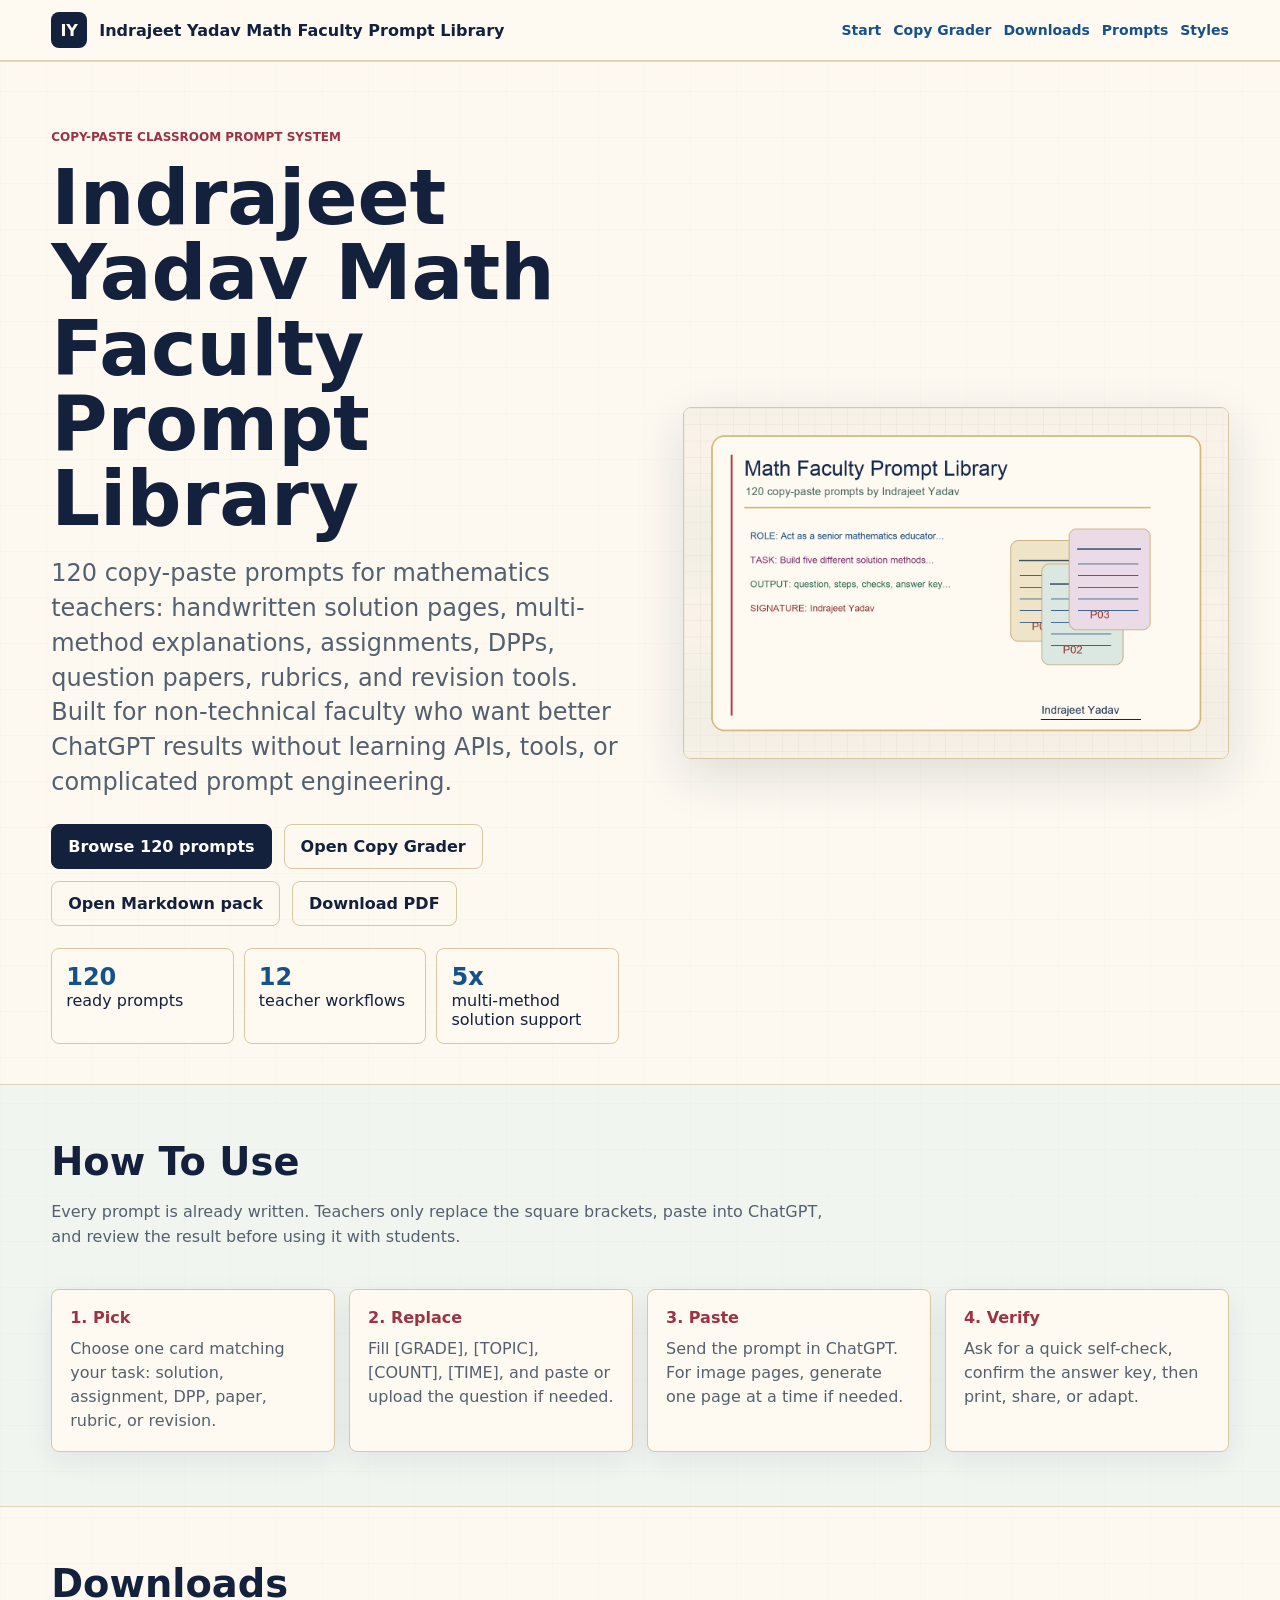
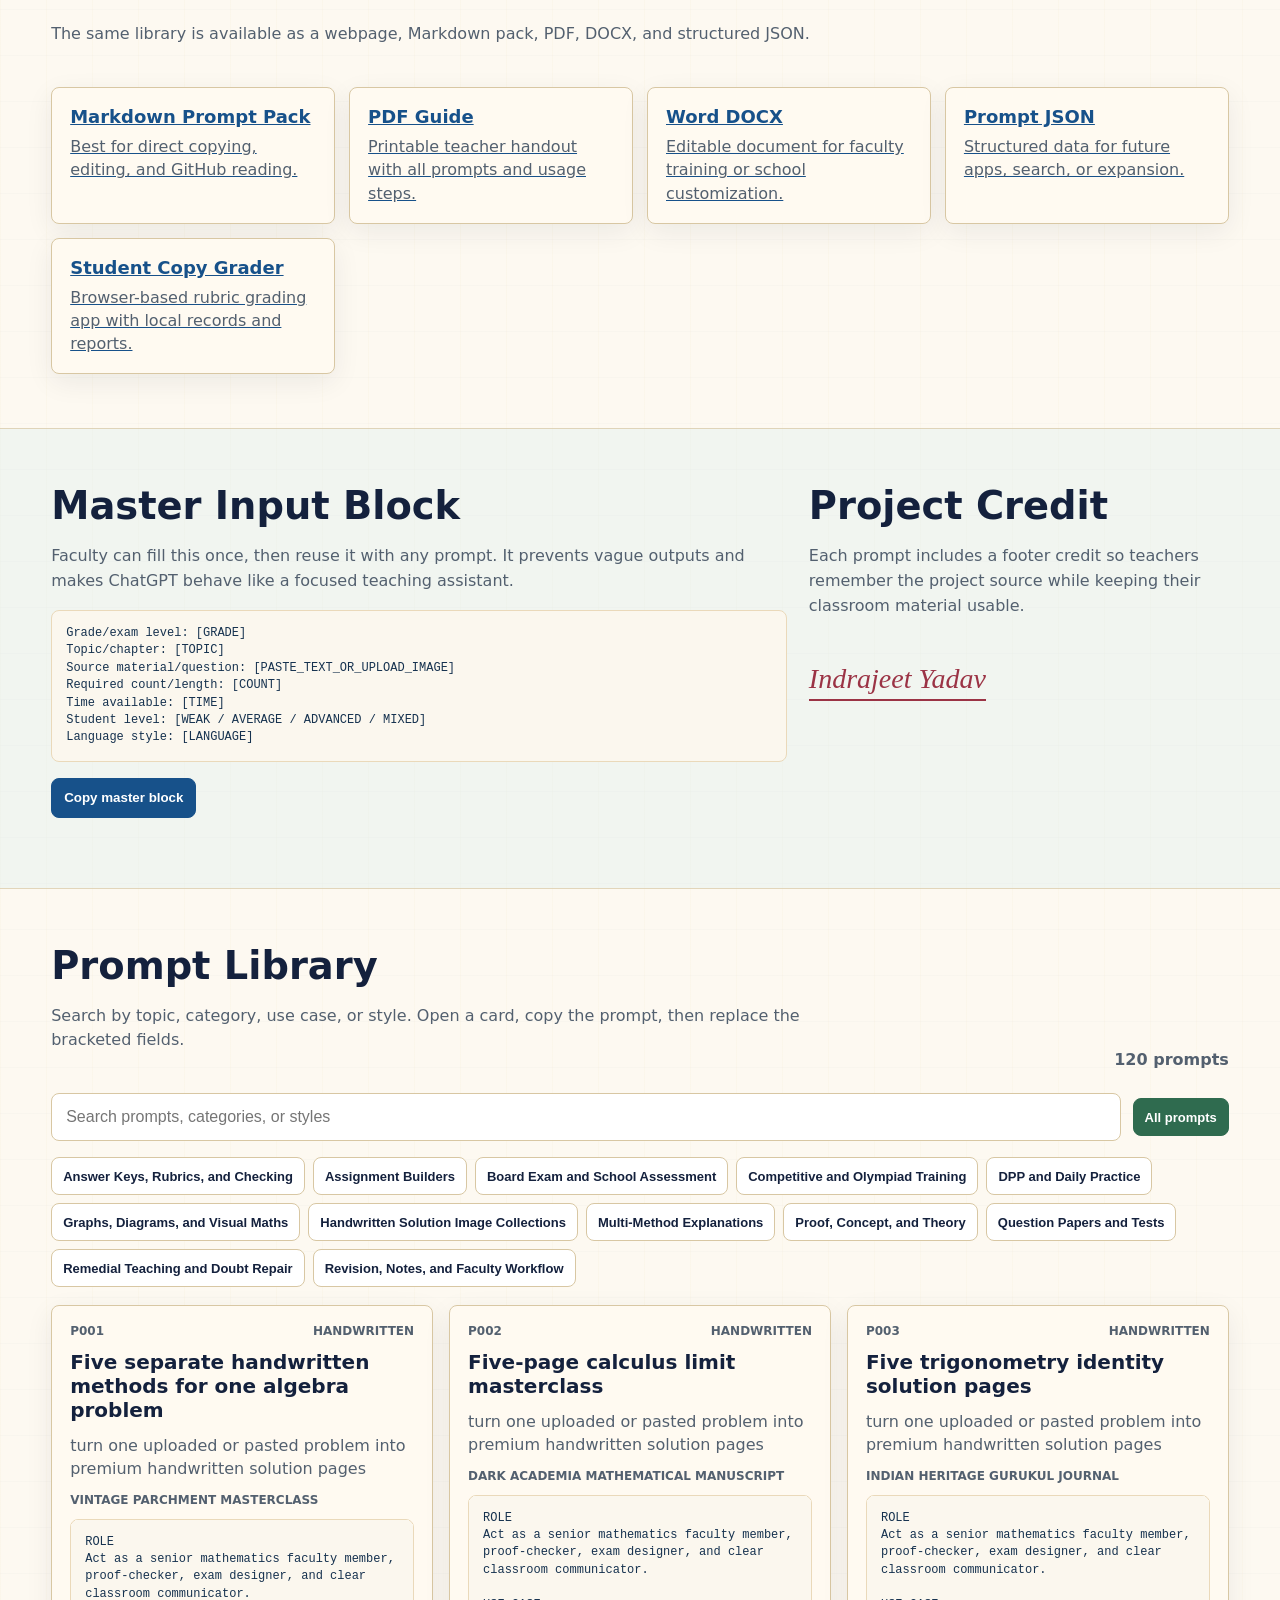
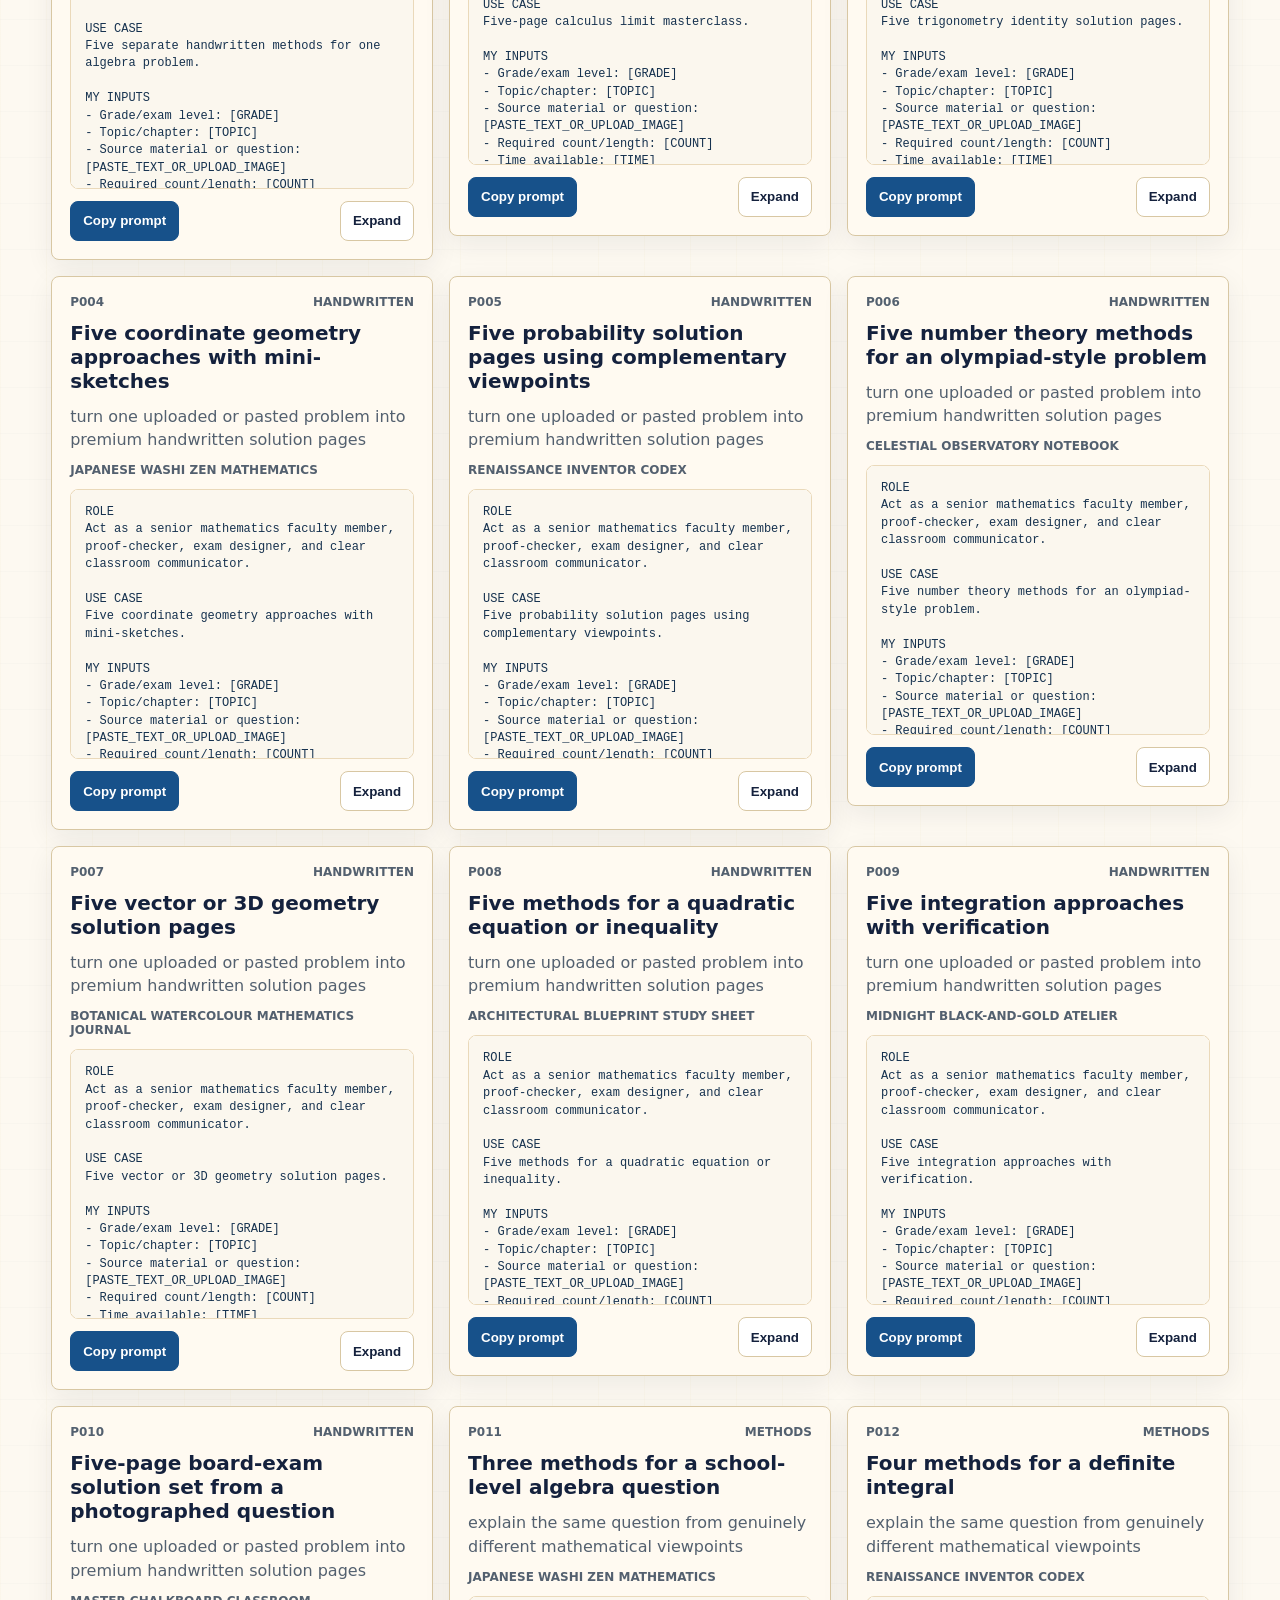
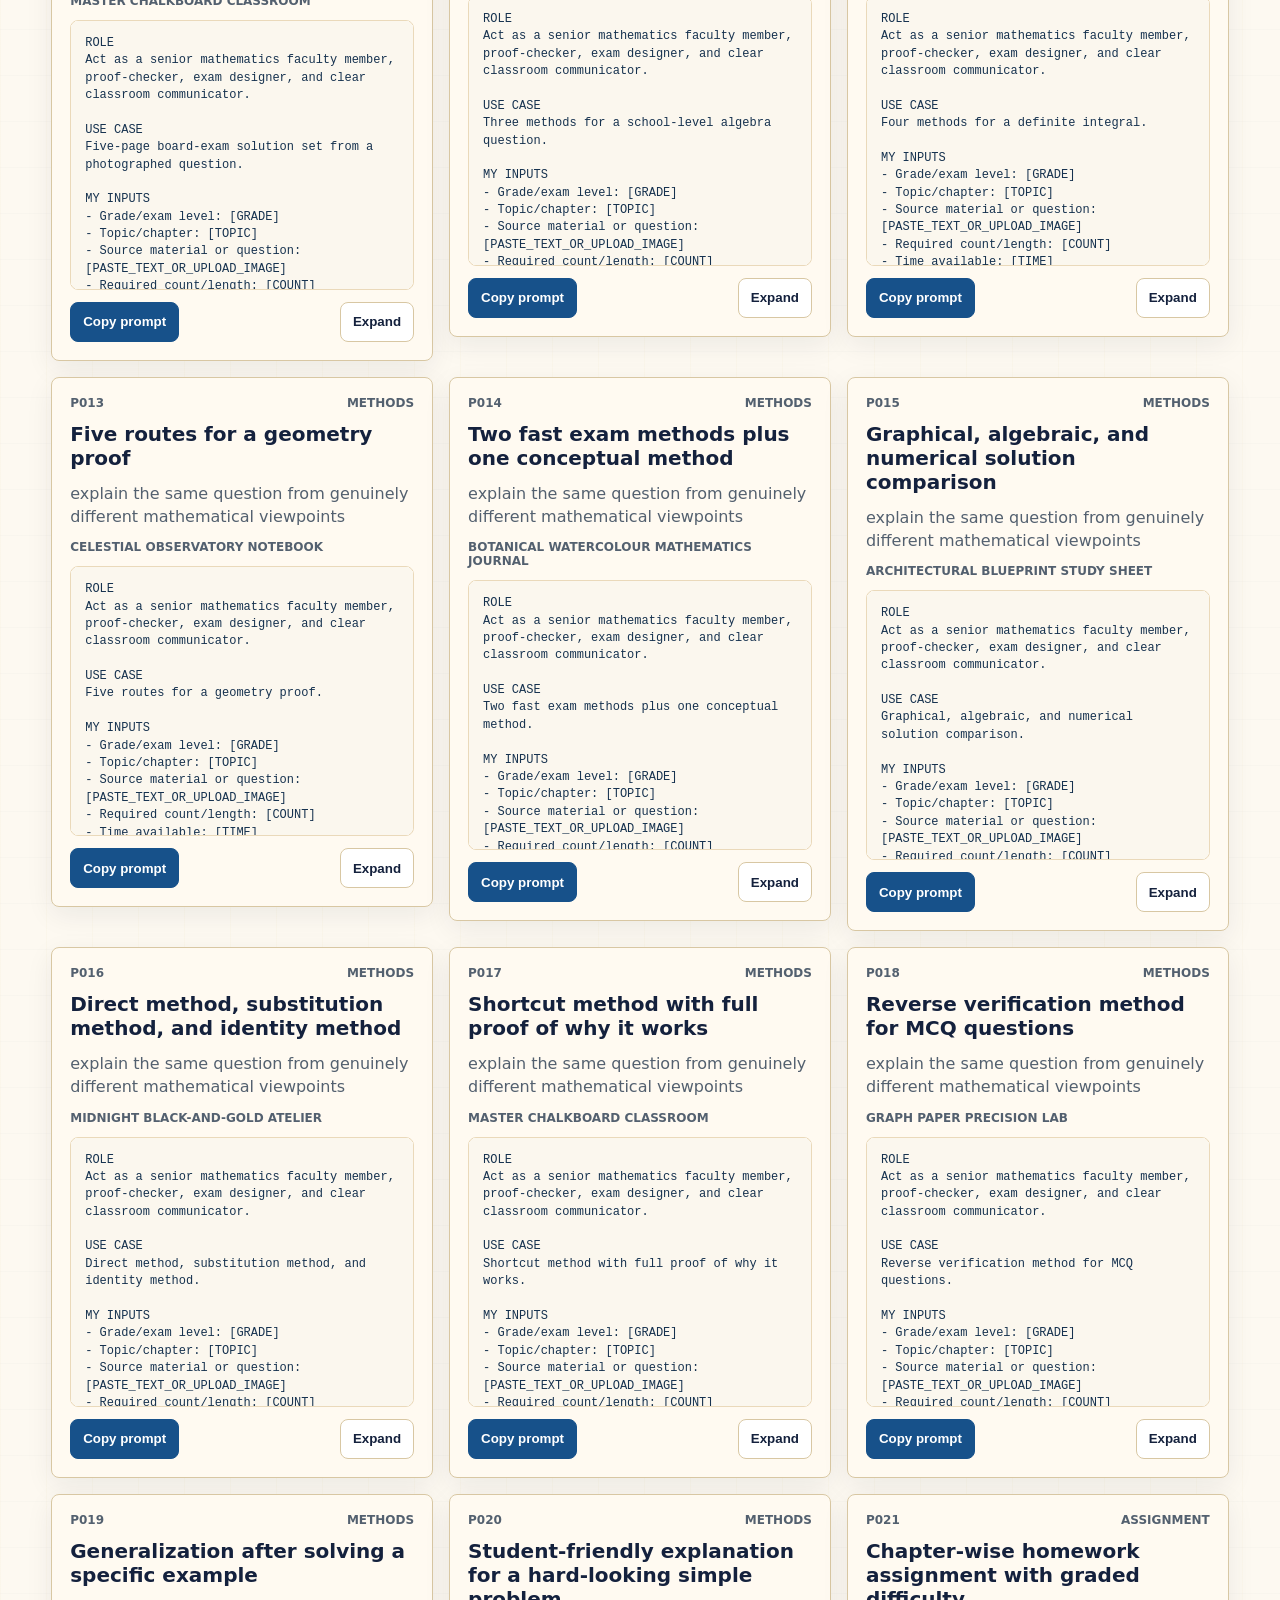
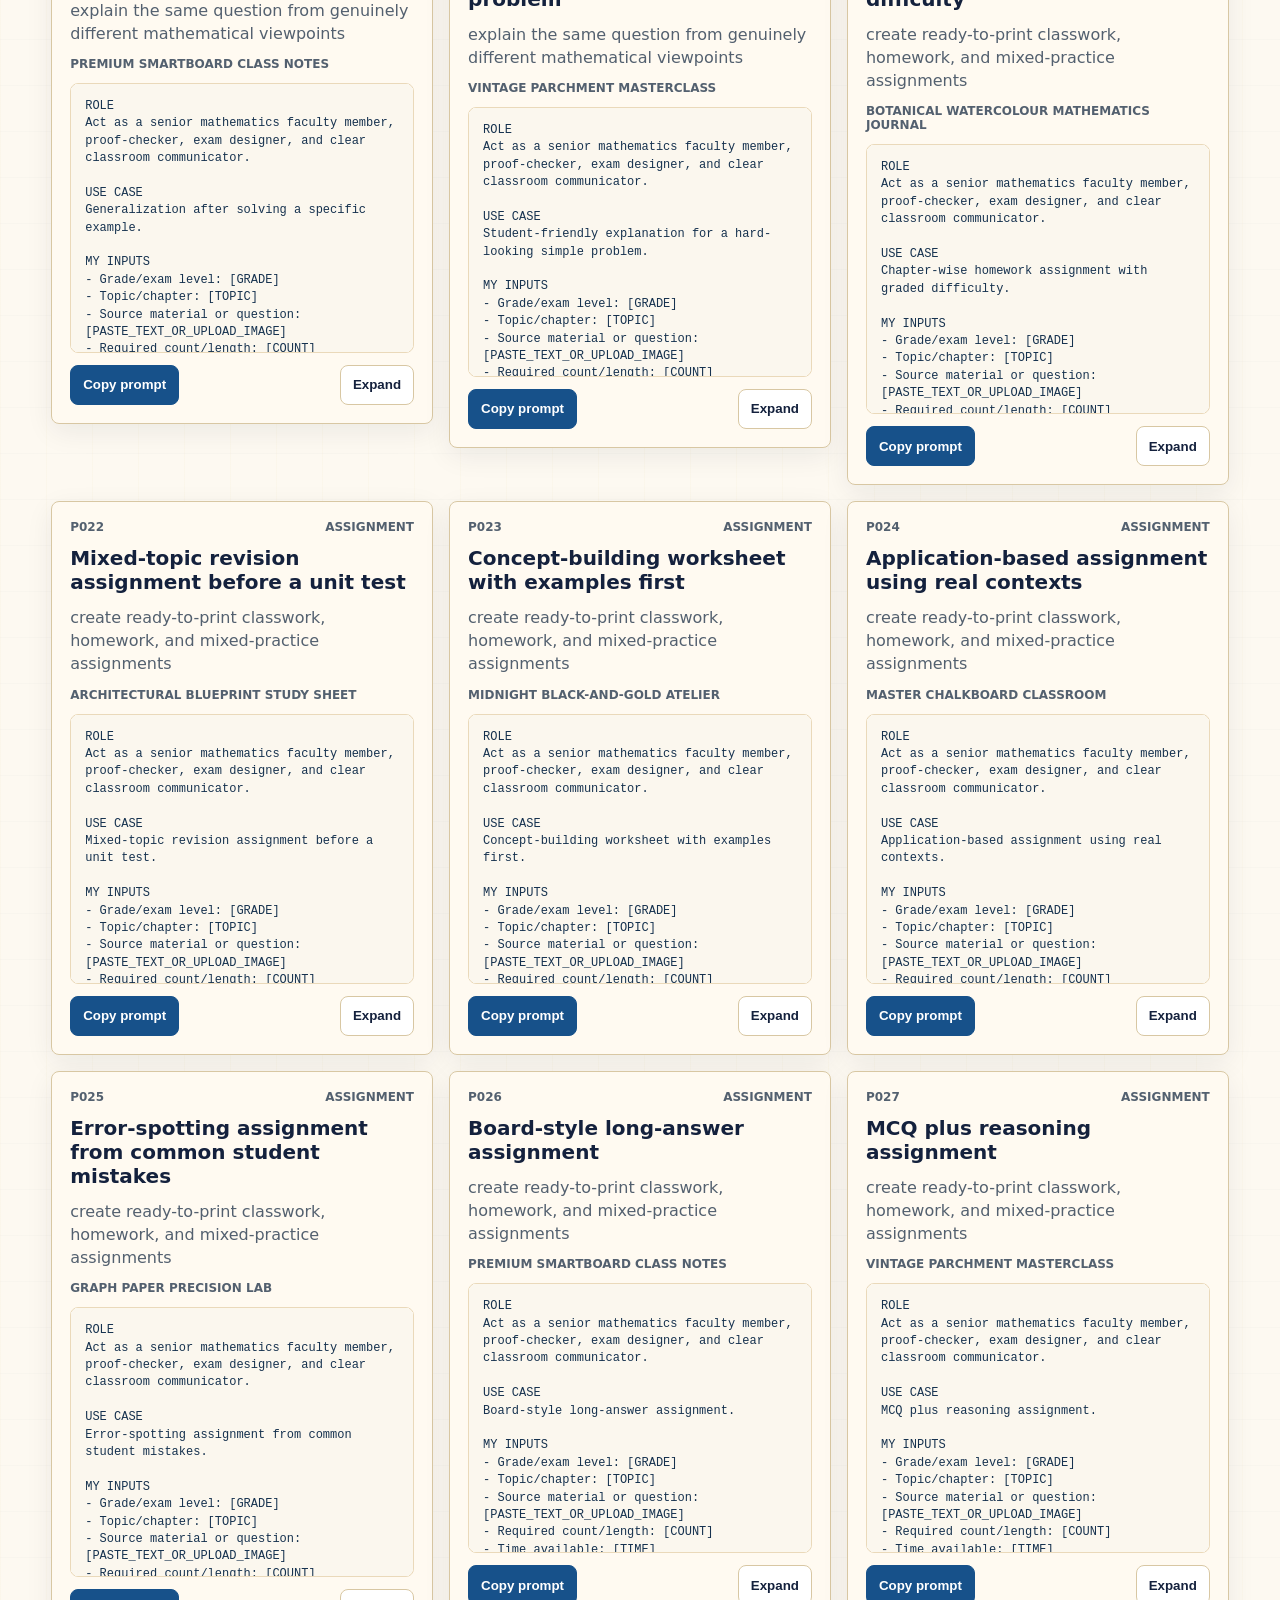
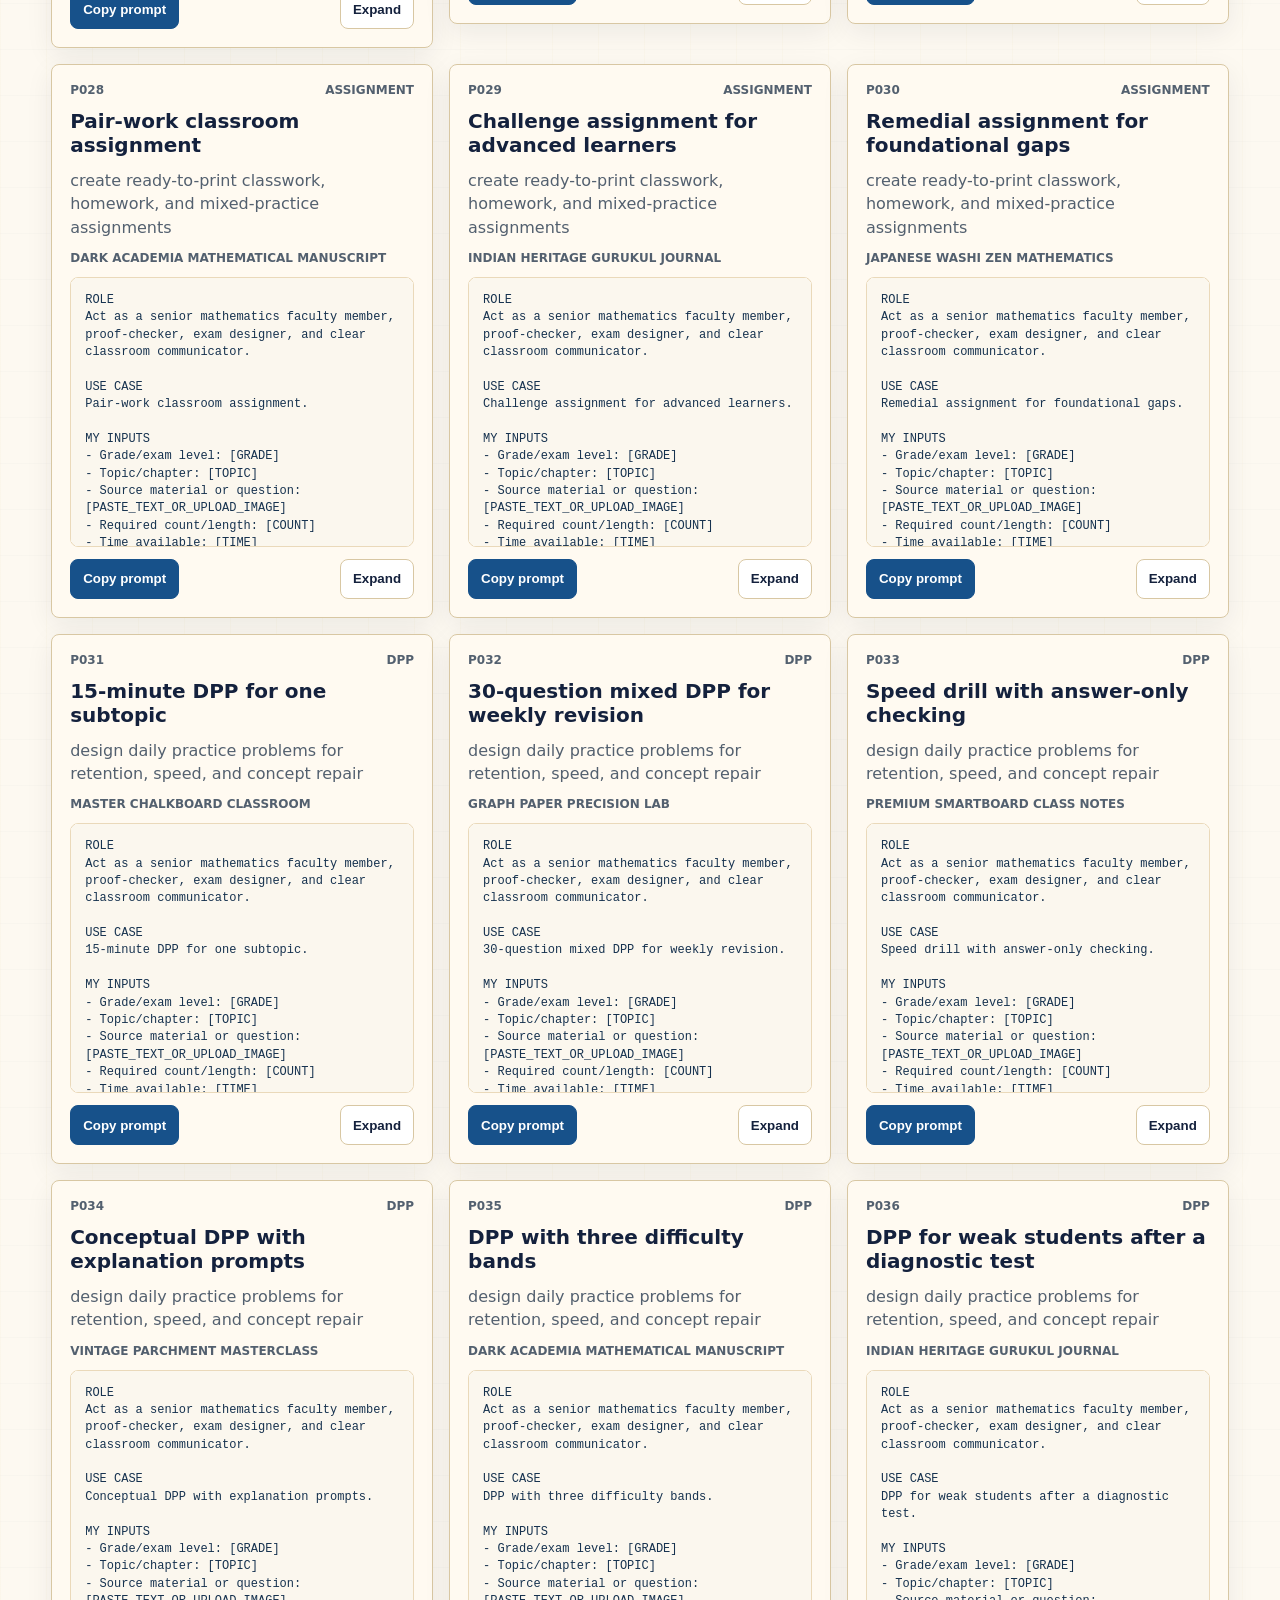
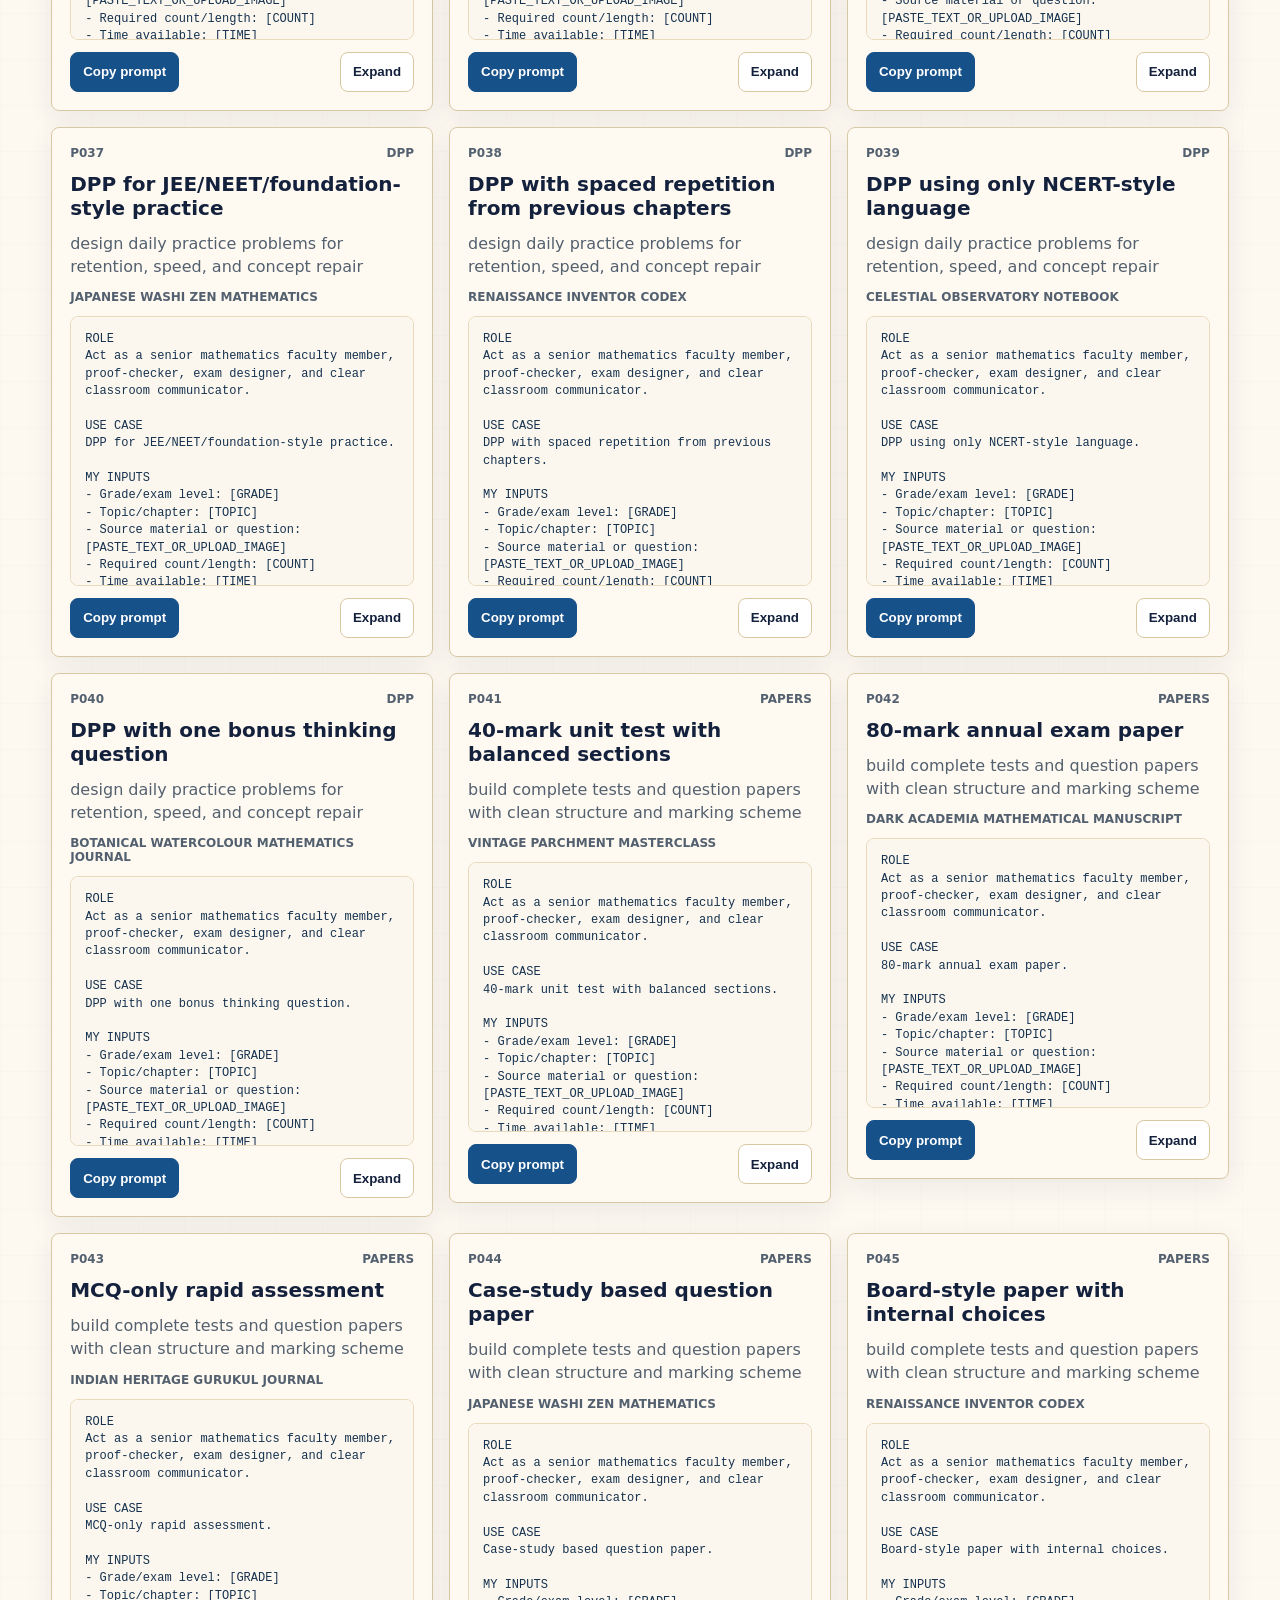
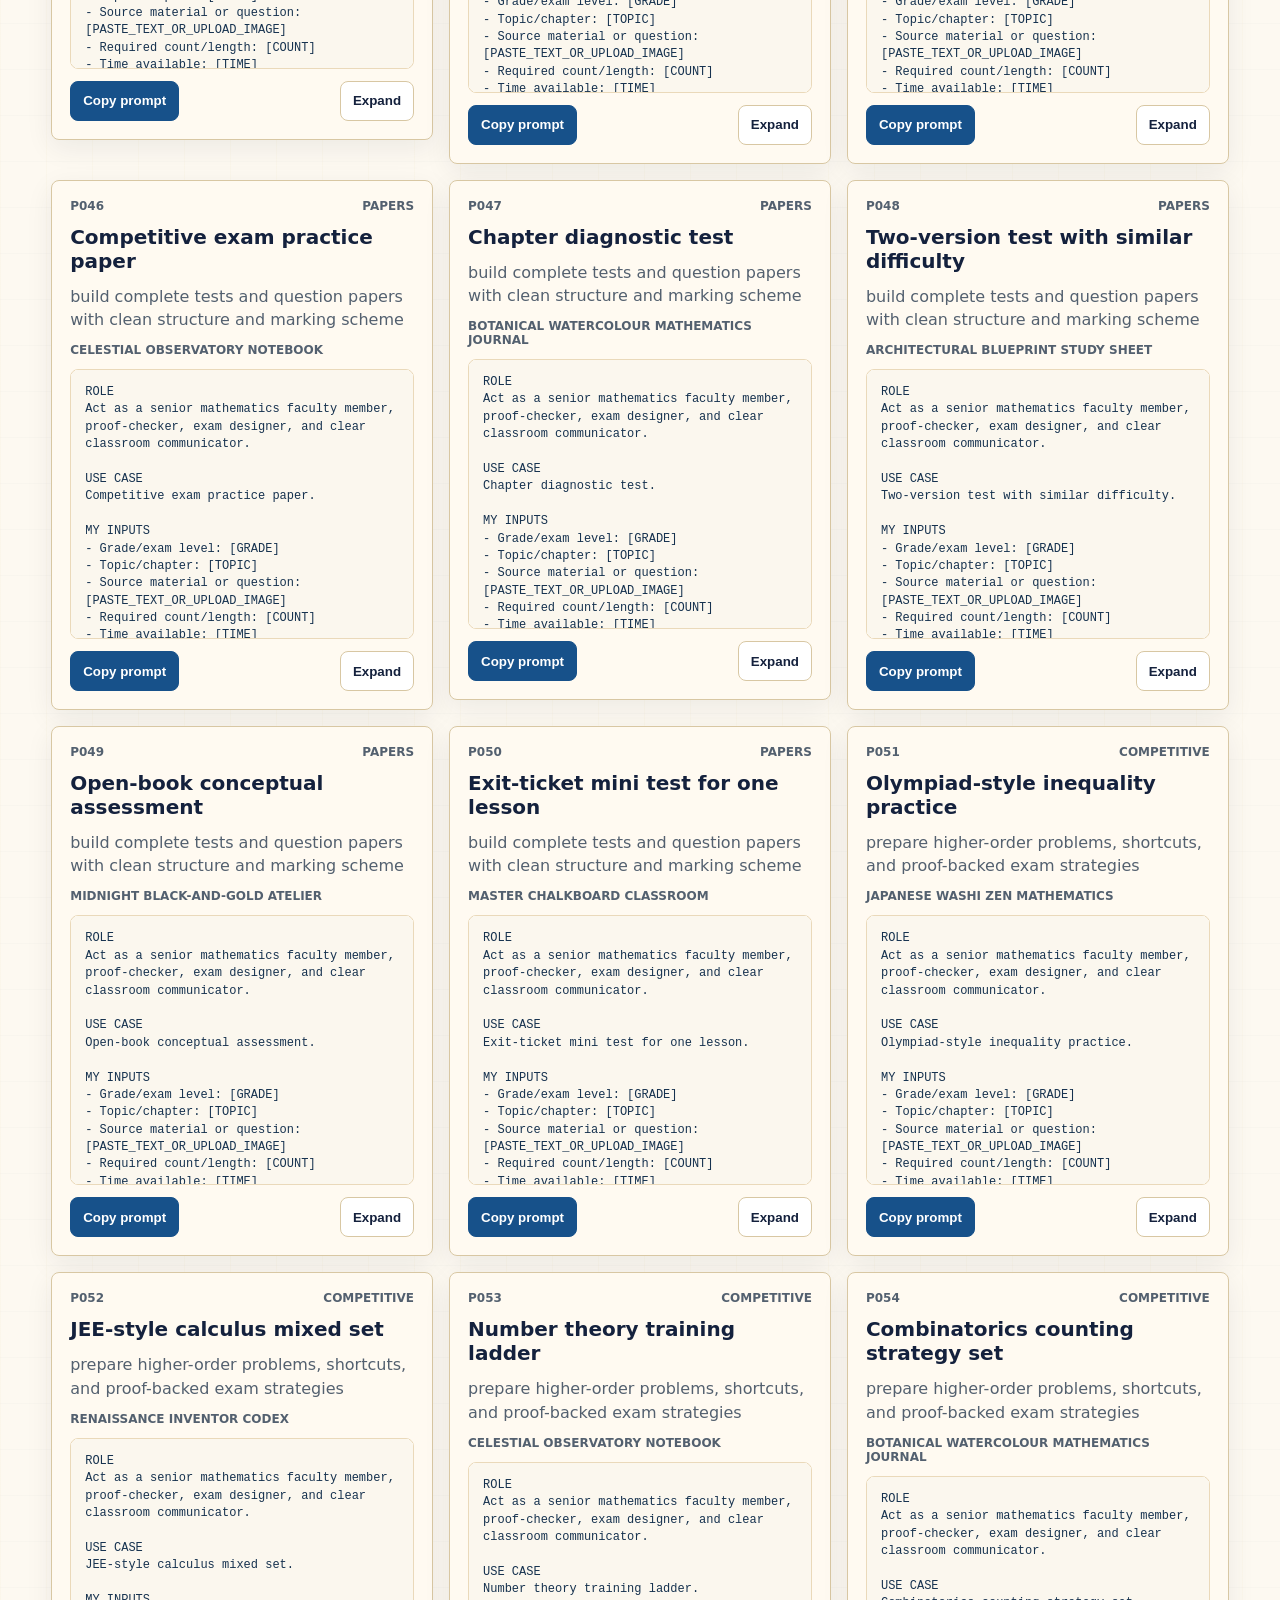
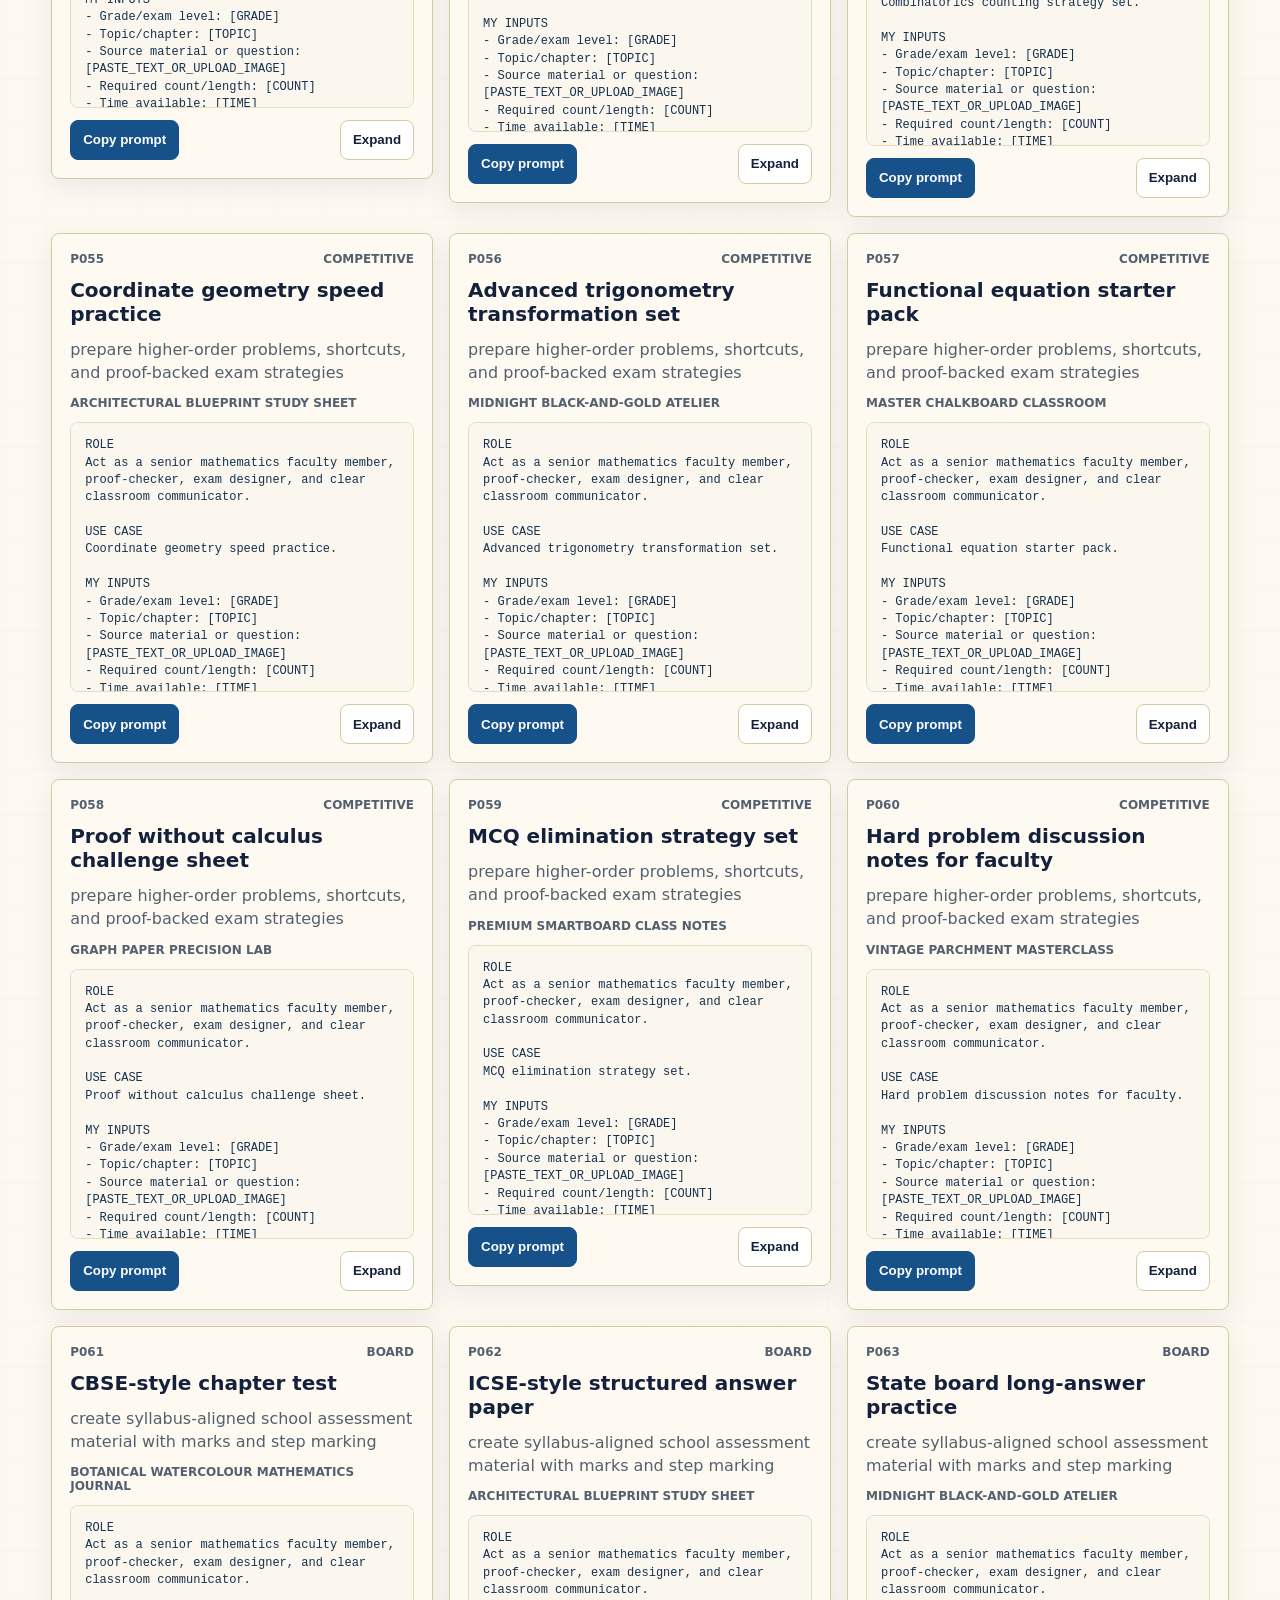
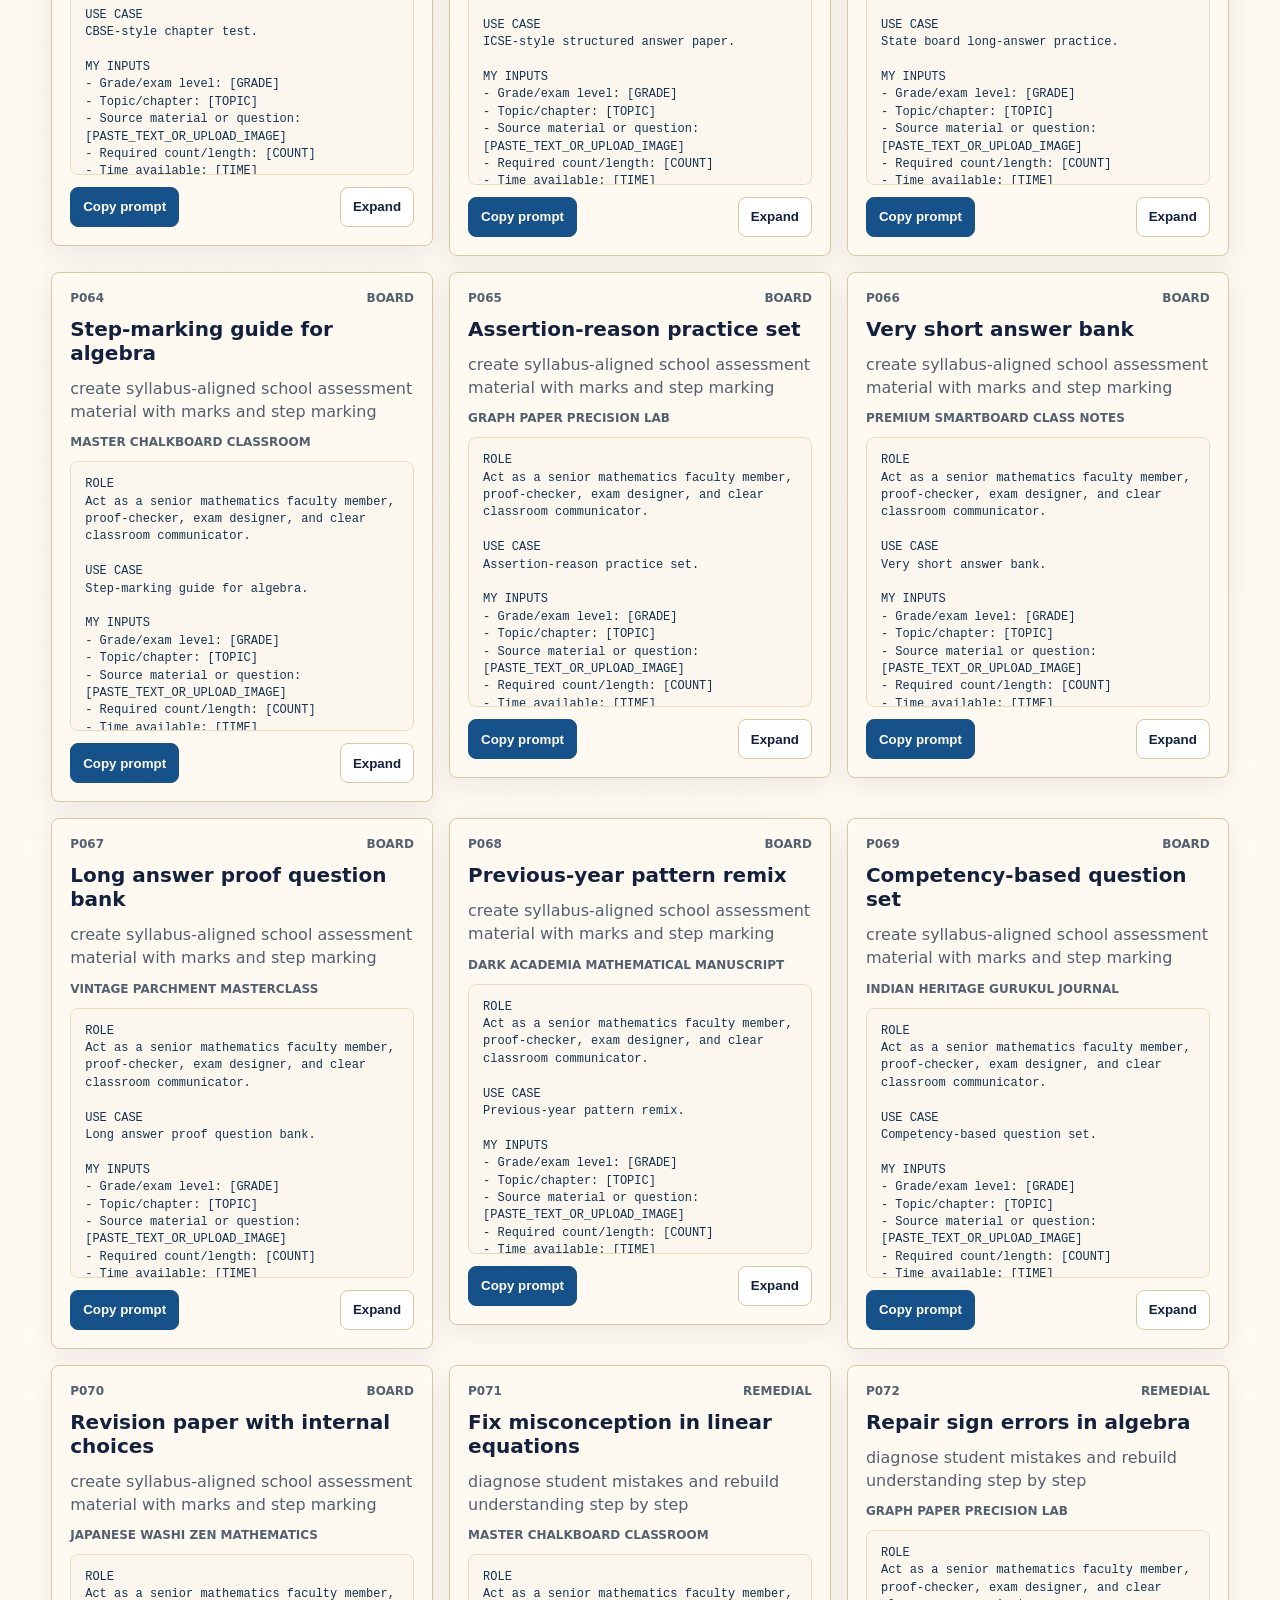
==== commit f417bf62: "Add student copy grader site" ====
--- a/index.html
+++ b/index.html
@@ -286,6 +286,7 @@
     <div class="brand"><span class="brandmark">IY</span><span>Indrajeet Yadav Math Faculty Prompt Library</span></div>
     <nav class="navlinks" aria-label="Page navigation">
       <a href="#start">Start</a>
+      <a href="student-copy-grader/">Copy Grader</a>
       <a href="#downloads">Downloads</a>
       <a href="#library">Prompts</a>
       <a href="#styles">Styles</a>
@@ -300,6 +301,7 @@
         <p class="lead">120 copy-paste prompts for mathematics teachers: handwritten solution pages, multi-method explanations, assignments, DPPs, question papers, rubrics, and revision tools. Built for non-technical faculty who want better ChatGPT results without learning APIs, tools, or complicated prompt engineering.</p>
         <div class="hero-actions">
           <a class="button" href="#library">Browse 120 prompts</a>
+          <a class="button secondary" href="student-copy-grader/">Open Copy Grader</a>
           <a class="button secondary" href="prompt-pack.md">Open Markdown pack</a>
           <a class="button secondary" href="docs/Indrajeet-Yadav-Math-Faculty-Prompt-Library.pdf">Download PDF</a>
         </div>
@@ -341,6 +343,7 @@
         <a class="download" href="docs/Indrajeet-Yadav-Math-Faculty-Prompt-Library.pdf"><h3>PDF Guide</h3><p>Printable teacher handout with all prompts and usage steps.</p></a>
         <a class="download" href="docs/Indrajeet-Yadav-Math-Faculty-Prompt-Library.docx"><h3>Word DOCX</h3><p>Editable document for faculty training or school customization.</p></a>
         <a class="download" href="data/prompts.json"><h3>Prompt JSON</h3><p>Structured data for future apps, search, or expansion.</p></a>
+        <a class="download" href="student-copy-grader/"><h3>Student Copy Grader</h3><p>Browser-based rubric grading app with local records and reports.</p></a>
       </div>
     </section>
 
